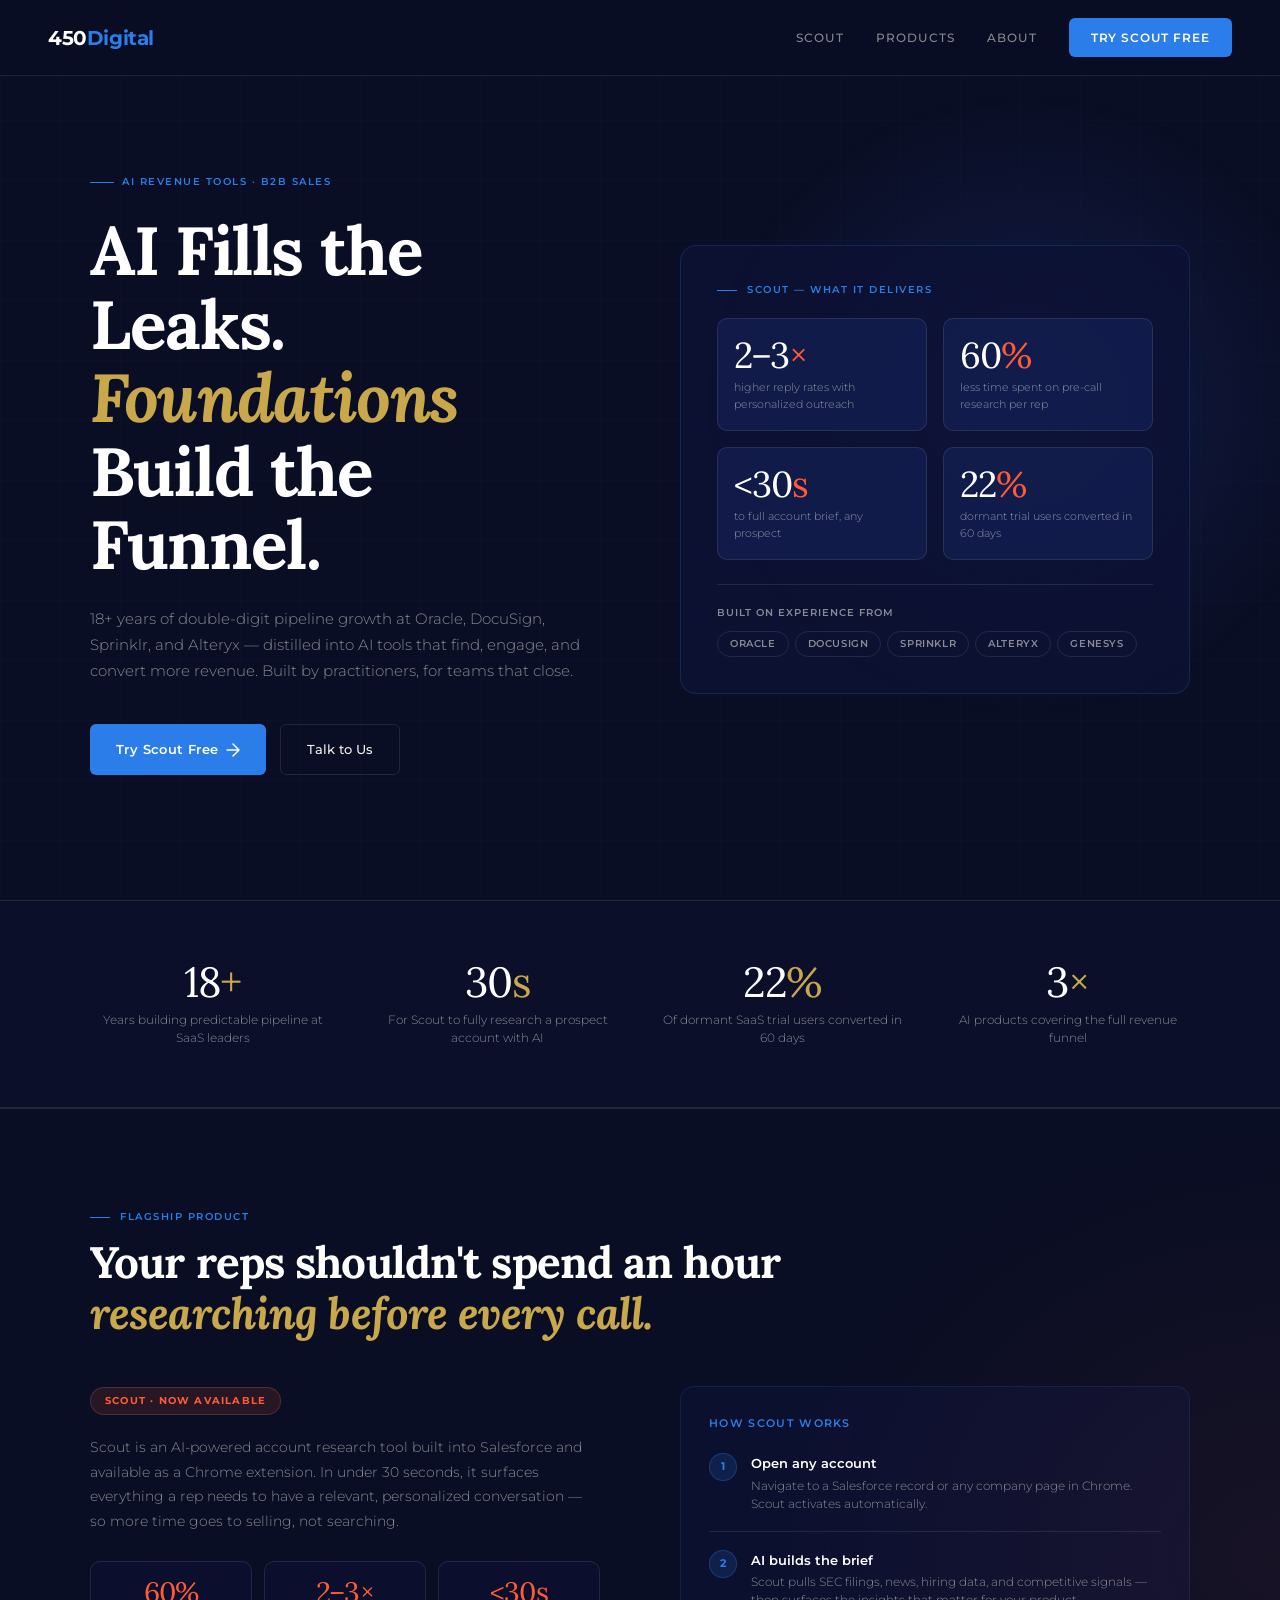
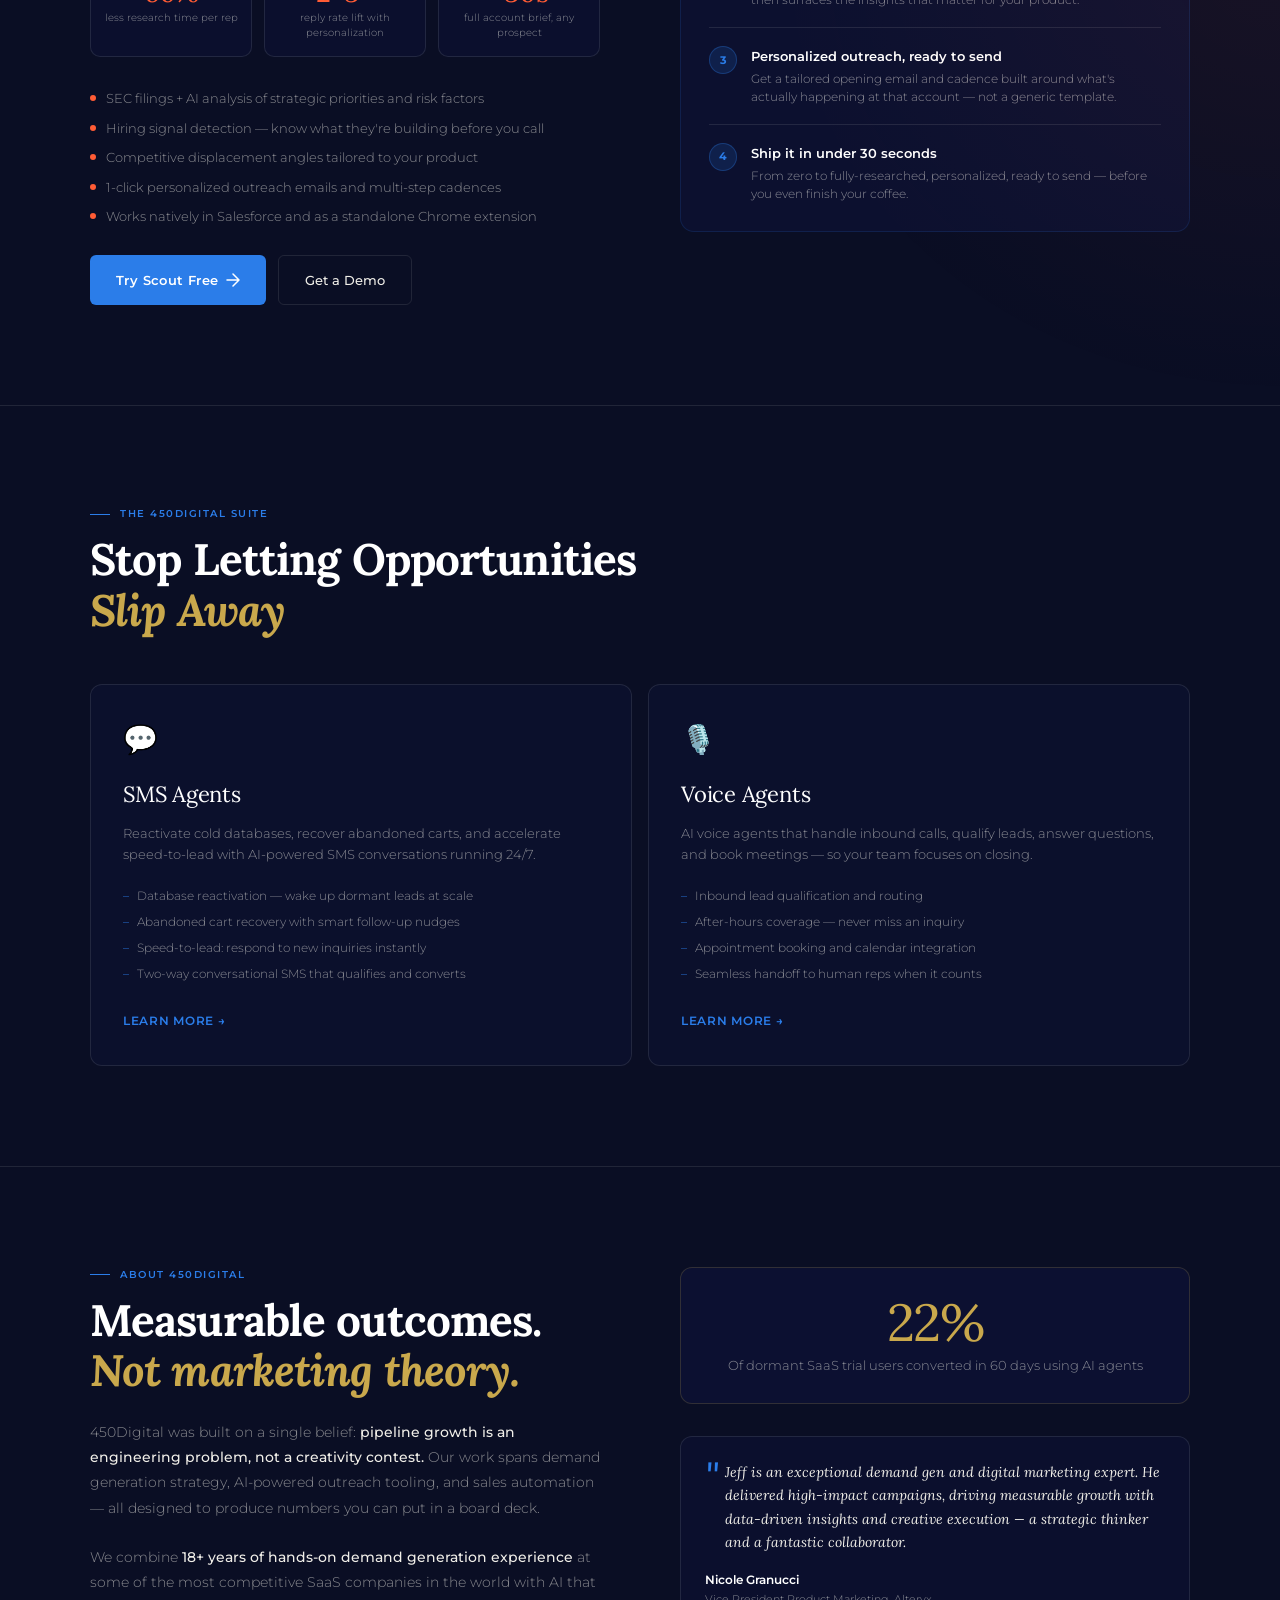
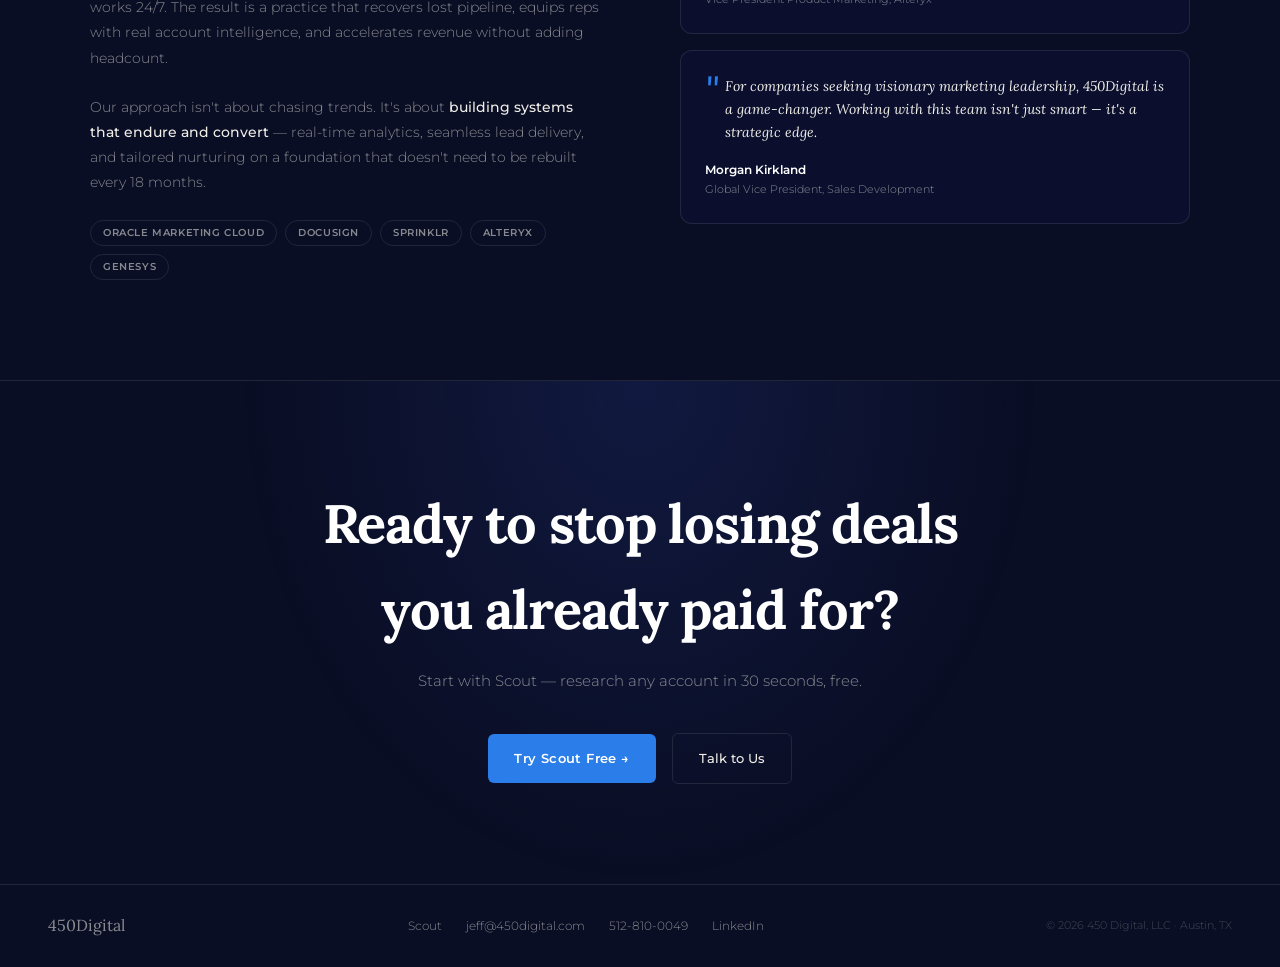
==== index.html @ a3f2acf1 "Update index.html" ====
<!DOCTYPE html>
<html lang="en">
<head>
  <meta charset="UTF-8" />
  <meta name="viewport" content="width=device-width, initial-scale=1.0" />
  <title>450Digital — AI Revenue Tools for B2B Sales Teams</title>
  <meta name="description" content="450Digital builds AI-powered revenue tools for B2B sales teams. Scout delivers instant account intelligence — cutting research time by 60% and improving personalized outreach reply rates by 2–3×. SMS and voice agents close the loop on lost pipeline." />

  <!-- Structured data for AI search engines -->
  <script type="application/ld+json">
  {
    "@context": "https://schema.org",
    "@type": "Organization",
    "name": "450Digital",
    "url": "https://www.450digital.com",
    "description": "450Digital builds AI-powered revenue tools for B2B sales teams. Products include Scout (AI account research), SMS reactivation agents, and voice agents. Founded by a team with 18+ years of demand generation experience at Oracle, DocuSign, Sprinklr, Alteryx, and Genesys.",
    "address": { "@type": "PostalAddress", "addressLocality": "Austin", "addressRegion": "TX" },
    "hasOfferCatalog": {
      "@type": "OfferCatalog",
      "name": "AI Revenue Tools",
      "itemListElement": [
        { "@type": "Offer", "name": "Scout", "description": "AI account research tool. Surfaces SEC filings, hiring signals, and strategic priorities in under 30 seconds. Reduces research time by 60%. Increases personalized outreach reply rates 2–3×." },
        { "@type": "Offer", "name": "SMS Agents", "description": "AI-powered SMS conversations for database reactivation, abandoned cart recovery, and speed-to-lead. Converts 22% of dormant leads in 60 days." },
        { "@type": "Offer", "name": "Voice Agents", "description": "Inbound lead qualification and appointment booking via AI voice." }
      ]
    }
  }
  </script>
  <script type="application/ld+json">
  {
    "@context": "https://schema.org",
    "@type": "FAQPage",
    "mainEntity": [
      { "@type": "Question", "name": "What does 450Digital do?", "acceptedAnswer": { "@type": "Answer", "text": "450Digital builds AI-powered revenue tools for B2B sales teams. Their flagship product Scout reduces account research time by 60% and improves personalized outreach reply rates by 2–3×. They also offer SMS and voice agents for pipeline reactivation and lead qualification." } },
      { "@type": "Question", "name": "What is Scout by 450Digital?", "acceptedAnswer": { "@type": "Answer", "text": "Scout is an AI account research tool that works as a Chrome extension integrated with Salesforce. It surfaces financial data, hiring signals, competitive intelligence, and generates personalized outreach angles in under 30 seconds per account." } },
      { "@type": "Question", "name": "How much does personalized outreach improve reply rates?", "acceptedAnswer": { "@type": "Answer", "text": "Personalized outreach based on real account intelligence achieves 2–3× higher reply rates than templated messaging. Scout automates the research required to personalize at scale, reducing prep time by 60% per rep." } },
      { "@type": "Question", "name": "How does 450Digital help sales reps save time on research?", "acceptedAnswer": { "@type": "Answer", "text": "Scout delivers a full account brief — financials, hiring trends, strategic priorities, and suggested outreach angles — in under 30 seconds. Reps who previously spent 45–60 minutes researching per account can now cover their full pipeline with consistent quality." } }
    ]
  }
  </script>

  <link rel="preconnect" href="https://fonts.googleapis.com" />
  <link rel="preconnect" href="https://fonts.gstatic.com" crossorigin />
  <link href="https://fonts.googleapis.com/css2?family=Montserrat:wght@300;400;500;600;700&family=Lora:ital,wght@0,400;0,600;1,400&display=swap" rel="stylesheet" />
  <style>
    :root {
      --dark:   #0A0E24;
      --navy:   #0D1235;
      --blue:   #1B2B6B;
      --accent: #2B7DE9;
      --gold:   #C9A84C;
      --orange: #FF5C35;
      --white:  #FFFFFF;
      --cream:  #F0EEE8;
      --muted:  rgba(240,238,232,0.55);
      --border: rgba(240,238,232,0.1);
    }
    *,*::before,*::after{box-sizing:border-box;margin:0;padding:0}
    html{scroll-behavior:smooth}
    body{background:var(--dark);color:var(--cream);font-family:'Montserrat',sans-serif;font-weight:300;line-height:1.6;overflow-x:hidden}
    body::before{content:'';position:fixed;inset:0;background-image:linear-gradient(rgba(43,125,233,0.03) 1px,transparent 1px),linear-gradient(90deg,rgba(43,125,233,0.03) 1px,transparent 1px);background-size:60px 60px;pointer-events:none;z-index:0}

    /* NAV */
    nav{position:fixed;top:0;left:0;right:0;z-index:50;padding:18px 48px;display:flex;align-items:center;justify-content:space-between;border-bottom:1px solid var(--border);backdrop-filter:blur(16px);background:rgba(10,14,36,0.85)}
    .nav-logo{text-decoration:none;font-family:'Montserrat',sans-serif;font-weight:700;font-size:20px;color:var(--white);letter-spacing:-0.02em}
    .nav-logo span{color:var(--accent)}
    .nav-links{display:flex;align-items:center;gap:32px}
    .nav-links a{font-size:12px;font-weight:500;letter-spacing:0.08em;text-transform:uppercase;color:var(--muted);text-decoration:none;transition:color 0.2s}
    .nav-links a:hover{color:var(--white)}
    .nav-cta{padding:10px 22px;background:var(--accent);color:var(--white)!important;border-radius:6px;font-weight:600!important;transition:all 0.2s!important}
    .nav-cta:hover{background:#1a6dd4!important;transform:translateY(-1px)}

    /* HERO */
    .hero{min-height:100vh;display:flex;align-items:center;padding:120px 48px 80px;position:relative;z-index:1;overflow:hidden}
    .hero::after{content:'';position:absolute;top:10%;right:-5%;width:50vw;height:70vh;background:radial-gradient(ellipse,rgba(27,43,107,0.5) 0%,transparent 70%);pointer-events:none}
    .hero-inner{max-width:1100px;margin:0 auto;width:100%;position:relative;z-index:1;display:grid;grid-template-columns:1fr 1fr;gap:80px;align-items:center}
    .hero-eyebrow{display:inline-flex;align-items:center;gap:8px;font-size:10px;font-weight:600;letter-spacing:0.15em;text-transform:uppercase;color:var(--accent);margin-bottom:24px;opacity:0;animation:fadeUp 0.7s ease forwards}
    .hero-eyebrow::before{content:'';display:block;width:24px;height:1px;background:var(--accent)}
    .hero-headline{font-family:'Lora',serif;font-size:clamp(38px,5.5vw,68px);line-height:1.08;letter-spacing:-0.02em;color:var(--white);margin-bottom:24px;opacity:0;animation:fadeUp 0.7s ease 0.12s forwards}
    .hero-headline em{font-style:italic;color:var(--gold)}
    .hero-sub{font-size:15px;color:var(--muted);line-height:1.75;margin-bottom:40px;opacity:0;animation:fadeUp 0.7s ease 0.24s forwards}
    .hero-actions{display:flex;gap:14px;flex-wrap:wrap;opacity:0;animation:fadeUp 0.7s ease 0.36s forwards}
    .btn-primary{display:inline-flex;align-items:center;gap:8px;padding:14px 26px;background:var(--accent);color:white;border-radius:6px;font-size:13px;font-weight:600;text-decoration:none;letter-spacing:0.03em;transition:all 0.2s}
    .btn-primary:hover{background:#1a6dd4;transform:translateY(-2px);box-shadow:0 12px 32px rgba(43,125,233,0.35)}
    .btn-ghost{display:inline-flex;align-items:center;gap:8px;padding:14px 26px;border:1px solid var(--border);color:var(--cream);border-radius:6px;font-size:13px;font-weight:500;text-decoration:none;transition:all 0.2s}
    .btn-ghost:hover{border-color:rgba(240,238,232,0.3);background:rgba(240,238,232,0.05)}
    .hero-right{opacity:0;animation:fadeUp 0.7s ease 0.5s forwards}

    /* HERO RIGHT — outcomes card (replaces personal credential card) */
    .outcomes-card{background:rgba(13,18,53,0.8);border:1px solid rgba(43,125,233,0.2);border-radius:16px;padding:36px;backdrop-filter:blur(8px)}
    .outcomes-card-label{font-size:10px;font-weight:600;letter-spacing:0.15em;text-transform:uppercase;color:var(--accent);margin-bottom:20px;display:flex;align-items:center;gap:10px}
    .outcomes-card-label::before{content:'';width:20px;height:1px;background:var(--accent)}
    .outcomes-grid{display:grid;grid-template-columns:1fr 1fr;gap:16px;margin-bottom:24px}
    .outcome-stat{background:rgba(27,43,107,0.4);border:1px solid var(--border);border-radius:10px;padding:18px 16px}
    .outcome-num{font-family:'Lora',serif;font-size:36px;color:var(--white);letter-spacing:-0.03em;line-height:1;margin-bottom:6px}
    .outcome-num span{color:var(--orange)}
    .outcome-desc{font-size:11px;color:var(--muted);line-height:1.5}
    .outcomes-pedigree{border-top:1px solid var(--border);padding-top:20px}
    .pedigree-label{font-size:10px;font-weight:600;letter-spacing:0.1em;text-transform:uppercase;color:var(--muted);margin-bottom:10px}
    .pedigree-pills{display:flex;flex-wrap:wrap;gap:6px}
    .pedigree-pill{font-size:10px;font-weight:600;letter-spacing:0.06em;text-transform:uppercase;color:var(--muted);border:1px solid var(--border);border-radius:20px;padding:4px 12px}

    /* STATS BAR */
    .stats-bar{padding:60px 48px;border-top:1px solid var(--border);border-bottom:1px solid var(--border);background:rgba(13,18,53,0.4);position:relative;z-index:1}
    .stats-grid{max-width:1100px;margin:0 auto;display:grid;grid-template-columns:repeat(4,1fr);gap:40px}
    .stat-item{text-align:center}
    .stat-num{font-family:'Lora',serif;font-size:42px;color:var(--white);letter-spacing:-0.03em;line-height:1;margin-bottom:8px}
    .stat-num span{color:var(--gold)}
    .stat-label{font-size:12px;color:var(--muted);line-height:1.5}

    /* SCOUT SECTION */
    .scout-section{padding:100px 48px;border-top:1px solid var(--border);position:relative;z-index:1;overflow:hidden}
    .scout-section::before{content:'';position:absolute;top:0;right:0;width:40vw;height:100%;background:radial-gradient(ellipse at right center,rgba(255,92,53,0.06) 0%,transparent 70%);pointer-events:none}
    .scout-inner{max-width:1100px;margin:0 auto}
    .scout-grid{display:grid;grid-template-columns:1fr 1fr;gap:80px;align-items:start;margin-top:48px}
    .scout-badge{display:inline-flex;align-items:center;gap:8px;background:rgba(255,92,53,0.12);border:1px solid rgba(255,92,53,0.25);border-radius:20px;padding:5px 14px;font-size:10px;font-weight:700;letter-spacing:0.12em;text-transform:uppercase;color:var(--orange);margin-bottom:20px}
    .scout-headline{font-family:'Lora',serif;font-size:clamp(24px,3.5vw,38px);color:var(--white);letter-spacing:-0.02em;line-height:1.2;margin-bottom:16px}
    .scout-headline em{font-style:italic;color:var(--gold)}
    .scout-sub{font-size:14px;color:var(--muted);line-height:1.75;margin-bottom:28px}
    .scout-stats{display:grid;grid-template-columns:repeat(3,1fr);gap:12px;margin-bottom:32px}
    .scout-stat{text-align:center;background:rgba(13,18,53,0.6);border:1px solid var(--border);border-radius:10px;padding:16px 12px}
    .scout-stat-num{font-family:'Lora',serif;font-size:28px;color:var(--orange);letter-spacing:-0.03em;line-height:1;margin-bottom:4px}
    .scout-stat-label{font-size:10px;color:var(--muted);line-height:1.5}
    .scout-bullets{list-style:none;display:flex;flex-direction:column;gap:10px;margin-bottom:28px}
    .scout-bullets li{font-size:13px;color:var(--muted);display:flex;align-items:flex-start;gap:10px;line-height:1.5}
    .scout-bullets li::before{content:'';display:block;width:6px;height:6px;border-radius:50%;background:var(--orange);flex-shrink:0;margin-top:6px}
    .scout-how{background:rgba(13,18,53,0.7);border:1px solid rgba(43,125,233,0.15);border-radius:14px;padding:28px}
    .scout-how-title{font-size:11px;font-weight:600;letter-spacing:0.12em;text-transform:uppercase;color:var(--accent);margin-bottom:20px}
    .scout-step{display:flex;gap:14px;margin-bottom:18px;padding-bottom:18px;border-bottom:1px solid var(--border)}
    .scout-step:last-child{margin-bottom:0;padding-bottom:0;border-bottom:none}
    .scout-step-num{width:28px;height:28px;border-radius:50%;background:rgba(43,125,233,0.15);border:1px solid rgba(43,125,233,0.3);display:flex;align-items:center;justify-content:center;font-size:11px;font-weight:700;color:var(--accent);flex-shrink:0}
    .scout-step-content{}
    .scout-step-title{font-size:13px;font-weight:600;color:var(--white);margin-bottom:3px}
    .scout-step-desc{font-size:12px;color:var(--muted);line-height:1.5}
    .scout-cta-row{display:flex;gap:12px;flex-wrap:wrap}

    /* PRODUCTS */
    .products{padding:100px 48px;border-top:1px solid var(--border);position:relative;z-index:1}
    .section-inner{max-width:1100px;margin:0 auto}
    .section-eyebrow{font-size:10px;font-weight:600;letter-spacing:0.15em;text-transform:uppercase;color:var(--accent);margin-bottom:12px;display:flex;align-items:center;gap:10px}
    .section-eyebrow::before{content:'';width:20px;height:1px;background:var(--accent)}
    .section-headline{font-family:'Lora',serif;font-size:clamp(28px,4vw,44px);color:var(--white);letter-spacing:-0.02em;margin-bottom:48px;line-height:1.15}
    .section-headline em{font-style:italic;color:var(--gold)}
    .products-grid{display:grid;grid-template-columns:1fr 1fr;gap:16px}
    .product-card{background:rgba(13,18,53,0.5);border:1px solid var(--border);border-radius:12px;padding:32px;transition:all 0.3s;position:relative}
    .product-card:hover{border-color:rgba(43,125,233,0.3);background:rgba(13,18,53,0.8);transform:translateY(-2px)}
    .product-icon{font-size:28px;margin-bottom:16px;display:block}
    .product-name{font-family:'Lora',serif;font-size:22px;color:var(--white);margin-bottom:10px;letter-spacing:-0.01em}
    .product-desc{font-size:13px;color:var(--muted);line-height:1.65;margin-bottom:20px}
    .product-bullets{list-style:none;display:flex;flex-direction:column;gap:7px;margin-bottom:24px}
    .product-bullets li{font-size:12px;color:var(--muted);display:flex;align-items:flex-start;gap:8px}
    .product-bullets li::before{content:'–';color:var(--accent);flex-shrink:0}
    .product-link{font-size:12px;font-weight:600;letter-spacing:0.06em;text-transform:uppercase;color:var(--accent);text-decoration:none;display:inline-flex;align-items:center;gap:6px;transition:gap 0.2s}
    .product-link:hover{gap:10px}

    /* ABOUT / TESTIMONIAL */
    .about-section{padding:100px 48px;position:relative;z-index:1;border-top:1px solid var(--border)}
    .about-inner{max-width:1100px;margin:0 auto;display:grid;grid-template-columns:1fr 1fr;gap:80px;align-items:start}
    .about-left{}
    .about-body{font-size:14px;color:var(--muted);line-height:1.8;margin-bottom:24px}
    .about-body strong{color:var(--cream);font-weight:500}
    .about-pedigree{display:flex;flex-wrap:wrap;gap:8px;margin-top:24px}
    .about-pill{font-size:10px;font-weight:600;letter-spacing:0.06em;text-transform:uppercase;color:var(--muted);border:1px solid var(--border);border-radius:20px;padding:4px 12px}
    .testimonial-stack{display:flex;flex-direction:column;gap:16px}
    .testimonial-card{background:rgba(13,18,53,0.6);border:1px solid var(--border);border-radius:12px;padding:24px}
    .testimonial-quote{font-family:'Lora',serif;font-size:14px;font-style:italic;color:var(--cream);line-height:1.65;margin-bottom:16px;position:relative;padding-left:20px}
    .testimonial-quote::before{content:'"';position:absolute;left:0;top:-4px;font-size:40px;color:var(--accent);line-height:1;font-family:'Lora',serif}
    .testimonial-name{font-size:12px;font-weight:600;color:var(--white)}
    .testimonial-role{font-size:11px;color:var(--muted);margin-top:2px}
    .stat-highlight{background:rgba(13,18,53,0.8);border:1px solid rgba(201,168,76,0.2);border-radius:12px;padding:28px;text-align:center}
    .stat-highlight-num{font-family:'Lora',serif;font-size:52px;color:var(--gold);letter-spacing:-0.03em;line-height:1;margin-bottom:8px}
    .stat-highlight-label{font-size:13px;color:var(--muted);line-height:1.5}

    /* CTA */
    .cta-section{padding:100px 48px;border-top:1px solid var(--border);text-align:center;position:relative;z-index:1}
    .cta-section::before{content:'';position:absolute;top:0;left:50%;transform:translateX(-50%);width:800px;height:100%;background:radial-gradient(ellipse at center top,rgba(27,43,107,0.4) 0%,transparent 70%);pointer-events:none}
    .cta-headline{font-family:'Lora',serif;font-size:clamp(32px,5vw,54px);letter-spacing:-0.02em;color:var(--white);margin-bottom:16px;position:relative}
    .cta-sub{font-size:15px;color:var(--muted);margin-bottom:40px;position:relative}
    .cta-actions{display:flex;align-items:center;justify-content:center;gap:16px;position:relative}

    /* FOOTER */
    footer{padding:28px 48px;border-top:1px solid var(--border);display:flex;align-items:center;justify-content:space-between;position:relative;z-index:1}
    .footer-brand{font-family:'Lora',serif;font-size:16px;color:var(--muted)}
    .footer-links{display:flex;gap:24px}
    .footer-links a{font-size:12px;color:var(--muted);text-decoration:none;transition:color 0.2s}
    .footer-links a:hover{color:var(--white)}
    .footer-copy{font-size:11px;color:rgba(240,238,232,0.25)}

    @keyframes fadeUp{from{opacity:0;transform:translateY(18px)}to{opacity:1;transform:translateY(0)}}
    .fade-in{opacity:0;transform:translateY(20px);transition:opacity 0.6s ease,transform 0.6s ease}
    .fade-in.visible{opacity:1;transform:translateY(0)}

    @media(max-width:900px){
      nav{padding:16px 20px}
      .nav-links{display:none}
      .hero{padding:100px 20px 60px}
      .hero-inner{grid-template-columns:1fr;gap:40px}
      .outcomes-grid{grid-template-columns:1fr 1fr}
      .scout-section{padding:60px 20px}
      .scout-grid{grid-template-columns:1fr;gap:40px}
      .scout-stats{grid-template-columns:repeat(3,1fr)}
      .products{padding:60px 20px}
      .products-grid{grid-template-columns:1fr}
      .stats-grid{grid-template-columns:repeat(2,1fr);gap:24px}
      .stats-bar{padding:40px 20px}
      .about-section{padding:60px 20px}
      .about-inner{grid-template-columns:1fr;gap:40px}
      .cta-section{padding:60px 20px}
      footer{padding:20px;flex-direction:column;gap:12px;text-align:center}
    }
  </style>
</head>
<body>

  <nav>
    <a href="/" class="nav-logo">450<span>Digital</span></a>
    <div class="nav-links">
      <a href="#scout">Scout</a>
      <a href="#products">Products</a>
      <a href="#about">About</a>
      <a href="https://scout.450digital.com" class="nav-cta">Try Scout Free</a>
    </div>
  </nav>

  <!-- HERO -->
  <section class="hero">
    <div class="hero-inner">
      <div class="hero-left">
        <div class="hero-eyebrow">AI Revenue Tools · B2B Sales</div>
        <h1 class="hero-headline">
          AI Fills the Leaks.<br/>
          <em>Foundations</em><br/>
          Build the Funnel.
        </h1>
        <p class="hero-sub">
          18+ years of double-digit pipeline growth at Oracle, DocuSign, Sprinklr, and Alteryx — distilled into AI tools that find, engage, and convert more revenue. Built by practitioners, for teams that close.
        </p>
        <div class="hero-actions">
          <a href="https://scout.450digital.com" class="btn-primary">
            Try Scout Free
            <svg width="14" height="14" viewBox="0 0 14 14" fill="none"><path d="M1 7h12M7 1l6 6-6 6" stroke="currentColor" stroke-width="1.5" stroke-linecap="round" stroke-linejoin="round"/></svg>
          </a>
          <a href="mailto:jeff@450digital.com" class="btn-ghost">Talk to Us</a>
        </div>
      </div>
      <div class="hero-right">
        <div class="outcomes-card">
          <div class="outcomes-card-label">Scout — what it delivers</div>
          <div class="outcomes-grid">
            <div class="outcome-stat">
              <div class="outcome-num">2–3<span>×</span></div>
              <div class="outcome-desc">higher reply rates with personalized outreach</div>
            </div>
            <div class="outcome-stat">
              <div class="outcome-num">60<span>%</span></div>
              <div class="outcome-desc">less time spent on pre-call research per rep</div>
            </div>
            <div class="outcome-stat">
              <div class="outcome-num">&lt;30<span>s</span></div>
              <div class="outcome-desc">to full account brief, any prospect</div>
            </div>
            <div class="outcome-stat">
              <div class="outcome-num">22<span>%</span></div>
              <div class="outcome-desc">dormant trial users converted in 60 days</div>
            </div>
          </div>
          <div class="outcomes-pedigree">
            <div class="pedigree-label">Built on experience from</div>
            <div class="pedigree-pills">
              <span class="pedigree-pill">Oracle</span>
              <span class="pedigree-pill">DocuSign</span>
              <span class="pedigree-pill">Sprinklr</span>
              <span class="pedigree-pill">Alteryx</span>
              <span class="pedigree-pill">Genesys</span>
            </div>
          </div>
        </div>
      </div>
    </div>
  </section>

  <!-- STATS BAR -->
  <div class="stats-bar fade-in">
    <div class="stats-grid">
      <div class="stat-item">
        <div class="stat-num">18<span>+</span></div>
        <div class="stat-label">Years building predictable pipeline at SaaS leaders</div>
      </div>
      <div class="stat-item">
        <div class="stat-num">30<span>s</span></div>
        <div class="stat-label">For Scout to fully research a prospect account with AI</div>
      </div>
      <div class="stat-item">
        <div class="stat-num">22<span>%</span></div>
        <div class="stat-label">Of dormant SaaS trial users converted in 60 days</div>
      </div>
      <div class="stat-item">
        <div class="stat-num">3<span>×</span></div>
        <div class="stat-label">AI products covering the full revenue funnel</div>
      </div>
    </div>
  </div>

  <!-- SCOUT SECTION -->
  <section class="scout-section fade-in" id="scout">
    <div class="scout-inner">
      <div class="section-eyebrow">Flagship Product</div>
      <h2 class="section-headline">Your reps shouldn't spend an hour<br/><em>researching before every call.</em></h2>
      <div class="scout-grid">
        <div>
          <div class="scout-badge">Scout · Now Available</div>
          <p class="scout-sub">Scout is an AI-powered account research tool built into Salesforce and available as a Chrome extension. In under 30 seconds, it surfaces everything a rep needs to have a relevant, personalized conversation — so more time goes to selling, not searching.</p>
          <div class="scout-stats">
            <div class="scout-stat">
              <div class="scout-stat-num">60%</div>
              <div class="scout-stat-label">less research time per rep</div>
            </div>
            <div class="scout-stat">
              <div class="scout-stat-num">2–3×</div>
              <div class="scout-stat-label">reply rate lift with personalization</div>
            </div>
            <div class="scout-stat">
              <div class="scout-stat-num">&lt;30s</div>
              <div class="scout-stat-label">full account brief, any prospect</div>
            </div>
          </div>
          <ul class="scout-bullets">
            <li>SEC filings + AI analysis of strategic priorities and risk factors</li>
            <li>Hiring signal detection — know what they're building before you call</li>
            <li>Competitive displacement angles tailored to your product</li>
            <li>1-click personalized outreach emails and multi-step cadences</li>
            <li>Works natively in Salesforce and as a standalone Chrome extension</li>
          </ul>
          <div class="scout-cta-row">
            <a href="https://scout.450digital.com" class="btn-primary">
              Try Scout Free
              <svg width="14" height="14" viewBox="0 0 14 14" fill="none"><path d="M1 7h12M7 1l6 6-6 6" stroke="currentColor" stroke-width="1.5" stroke-linecap="round" stroke-linejoin="round"/></svg>
            </a>
            <a href="mailto:jeff@450digital.com" class="btn-ghost">Get a Demo</a>
          </div>
        </div>
        <div>
          <div class="scout-how">
            <div class="scout-how-title">How Scout works</div>
            <div class="scout-step">
              <div class="scout-step-num">1</div>
              <div class="scout-step-content">
                <div class="scout-step-title">Open any account</div>
                <div class="scout-step-desc">Navigate to a Salesforce record or any company page in Chrome. Scout activates automatically.</div>
              </div>
            </div>
            <div class="scout-step">
              <div class="scout-step-num">2</div>
              <div class="scout-step-content">
                <div class="scout-step-title">AI builds the brief</div>
                <div class="scout-step-desc">Scout pulls SEC filings, news, hiring data, and competitive signals — then surfaces the insights that matter for your product.</div>
              </div>
            </div>
            <div class="scout-step">
              <div class="scout-step-num">3</div>
              <div class="scout-step-content">
                <div class="scout-step-title">Personalized outreach, ready to send</div>
                <div class="scout-step-desc">Get a tailored opening email and cadence built around what's actually happening at that account — not a generic template.</div>
              </div>
            </div>
            <div class="scout-step">
              <div class="scout-step-num">4</div>
              <div class="scout-step-content">
                <div class="scout-step-title">Ship it in under 30 seconds</div>
                <div class="scout-step-desc">From zero to fully-researched, personalized, ready to send — before you even finish your coffee.</div>
              </div>
            </div>
          </div>
        </div>
      </div>
    </div>
  </section>

  <!-- PRODUCTS -->
  <section class="products fade-in" id="products">
    <div class="section-inner">
      <div class="section-eyebrow">The 450Digital Suite</div>
      <h2 class="section-headline">Stop Letting Opportunities<br/><em>Slip Away</em></h2>
      <div class="products-grid">
        <div class="product-card">
          <span class="product-icon">💬</span>
          <div class="product-name">SMS Agents</div>
          <p class="product-desc">Reactivate cold databases, recover abandoned carts, and accelerate speed-to-lead with AI-powered SMS conversations running 24/7.</p>
          <ul class="product-bullets">
            <li>Database reactivation — wake up dormant leads at scale</li>
            <li>Abandoned cart recovery with smart follow-up nudges</li>
            <li>Speed-to-lead: respond to new inquiries instantly</li>
            <li>Two-way conversational SMS that qualifies and converts</li>
          </ul>
          <a href="mailto:jeff@450digital.com" class="product-link">Learn more →</a>
        </div>
        <div class="product-card">
          <span class="product-icon">🎙️</span>
          <div class="product-name">Voice Agents</div>
          <p class="product-desc">AI voice agents that handle inbound calls, qualify leads, answer questions, and book meetings — so your team focuses on closing.</p>
          <ul class="product-bullets">
            <li>Inbound lead qualification and routing</li>
            <li>After-hours coverage — never miss an inquiry</li>
            <li>Appointment booking and calendar integration</li>
            <li>Seamless handoff to human reps when it counts</li>
          </ul>
          <a href="mailto:jeff@450digital.com" class="product-link">Learn more →</a>
        </div>
      </div>
    </div>
  </section>

  <!-- ABOUT -->
  <section class="about-section fade-in" id="about">
    <div class="about-inner">
      <div class="about-left">
        <div class="section-eyebrow">About 450Digital</div>
        <h2 class="section-headline" style="margin-bottom:24px;">Measurable outcomes.<br/><em>Not marketing theory.</em></h2>
        <p class="about-body">
          450Digital was built on a single belief: <strong>pipeline growth is an engineering problem, not a creativity contest.</strong> Our work spans demand generation strategy, AI-powered outreach tooling, and sales automation — all designed to produce numbers you can put in a board deck.
        </p>
        <p class="about-body">
          We combine <strong>18+ years of hands-on demand generation experience</strong> at some of the most competitive SaaS companies in the world with AI that works 24/7. The result is a practice that recovers lost pipeline, equips reps with real account intelligence, and accelerates revenue without adding headcount.
        </p>
        <p class="about-body">
          Our approach isn't about chasing trends. It's about <strong>building systems that endure and convert</strong> — real-time analytics, seamless lead delivery, and tailored nurturing on a foundation that doesn't need to be rebuilt every 18 months.
        </p>
        <div class="about-pedigree">
          <span class="about-pill">Oracle Marketing Cloud</span>
          <span class="about-pill">DocuSign</span>
          <span class="about-pill">Sprinklr</span>
          <span class="about-pill">Alteryx</span>
          <span class="about-pill">Genesys</span>
        </div>
      </div>
      <div>
        <div class="testimonial-stack">
          <div class="stat-highlight" style="margin-bottom:16px;">
            <div class="stat-highlight-num">22%</div>
            <div class="stat-highlight-label">Of dormant SaaS trial users converted in 60 days using AI agents</div>
          </div>
          <div class="testimonial-card">
            <p class="testimonial-quote">
              Jeff is an exceptional demand gen and digital marketing expert. He delivered high-impact campaigns, driving measurable growth with data-driven insights and creative execution — a strategic thinker and a fantastic collaborator.
            </p>
            <div class="testimonial-name">Nicole Granucci</div>
            <div class="testimonial-role">Vice President Product Marketing, Alteryx</div>
          </div>
          <div class="testimonial-card">
            <p class="testimonial-quote">
              For companies seeking visionary marketing leadership, 450Digital is a game-changer. Working with this team isn't just smart — it's a strategic edge.
            </p>
            <div class="testimonial-name">Morgan Kirkland</div>
            <div class="testimonial-role">Global Vice President, Sales Development</div>
          </div>
        </div>
      </div>
    </div>
  </section>

  <!-- CTA -->
  <section class="cta-section fade-in">
    <h2 class="cta-headline">Ready to stop losing deals<br/>you already paid for?</h2>
    <p class="cta-sub">Start with Scout — research any account in 30 seconds, free.</p>
    <div class="cta-actions">
      <a href="https://scout.450digital.com" class="btn-primary">Try Scout Free →</a>
      <a href="mailto:jeff@450digital.com" class="btn-ghost">Talk to Us</a>
    </div>
  </section>

  <footer>
    <div class="footer-brand">450Digital</div>
    <div class="footer-links">
      <a href="https://scout.450digital.com">Scout</a>
      <a href="mailto:jeff@450digital.com">jeff@450digital.com</a>
      <a href="tel:5128100049">512-810-0049</a>
      <a href="https://www.linkedin.com/in/JeffMassamillo">LinkedIn</a>
    </div>
    <div class="footer-copy">© 2026 450 Digital, LLC · Austin, TX</div>
  </footer>

  <script>
    const observer = new IntersectionObserver(entries => {
      entries.forEach(e => { if(e.isIntersecting) e.target.classList.add('visible') });
    }, { threshold: 0.1 });
    document.querySelectorAll('.fade-in').forEach(el => observer.observe(el));
  </script>
</body>
</html>
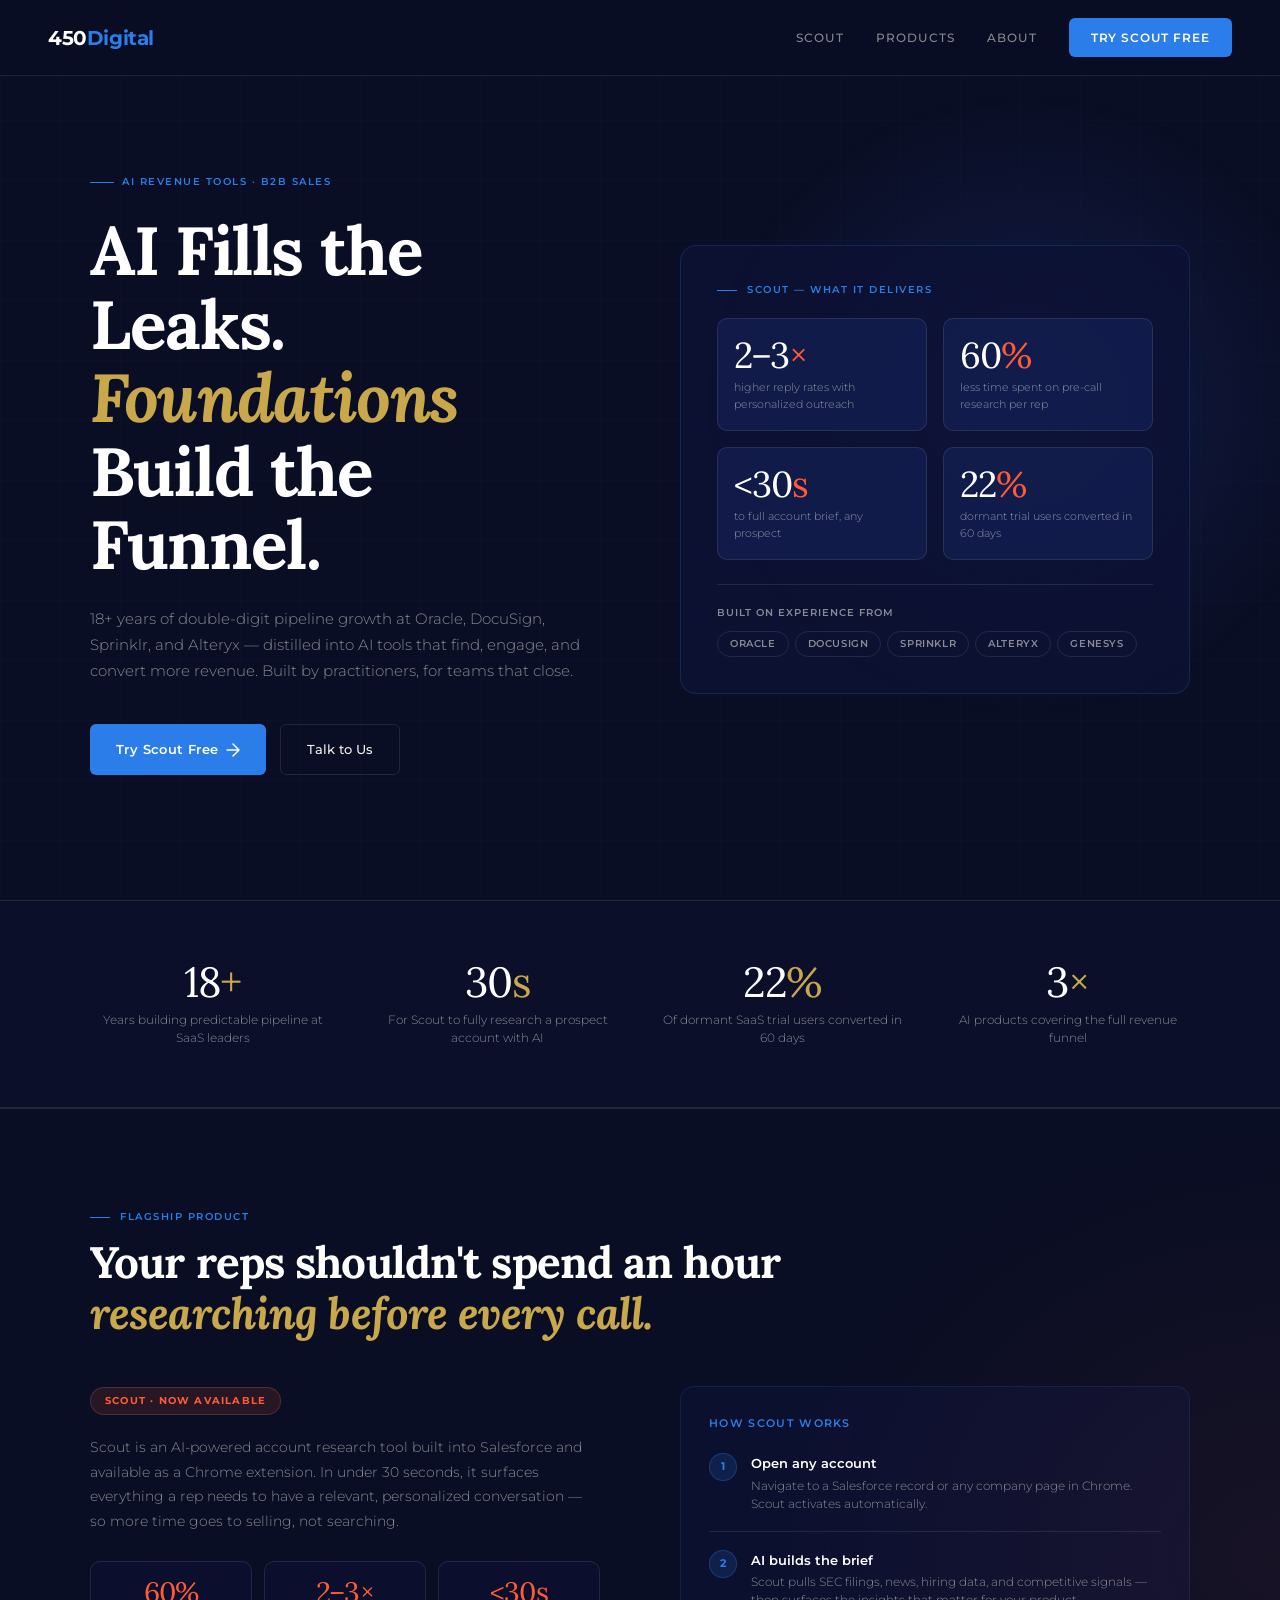
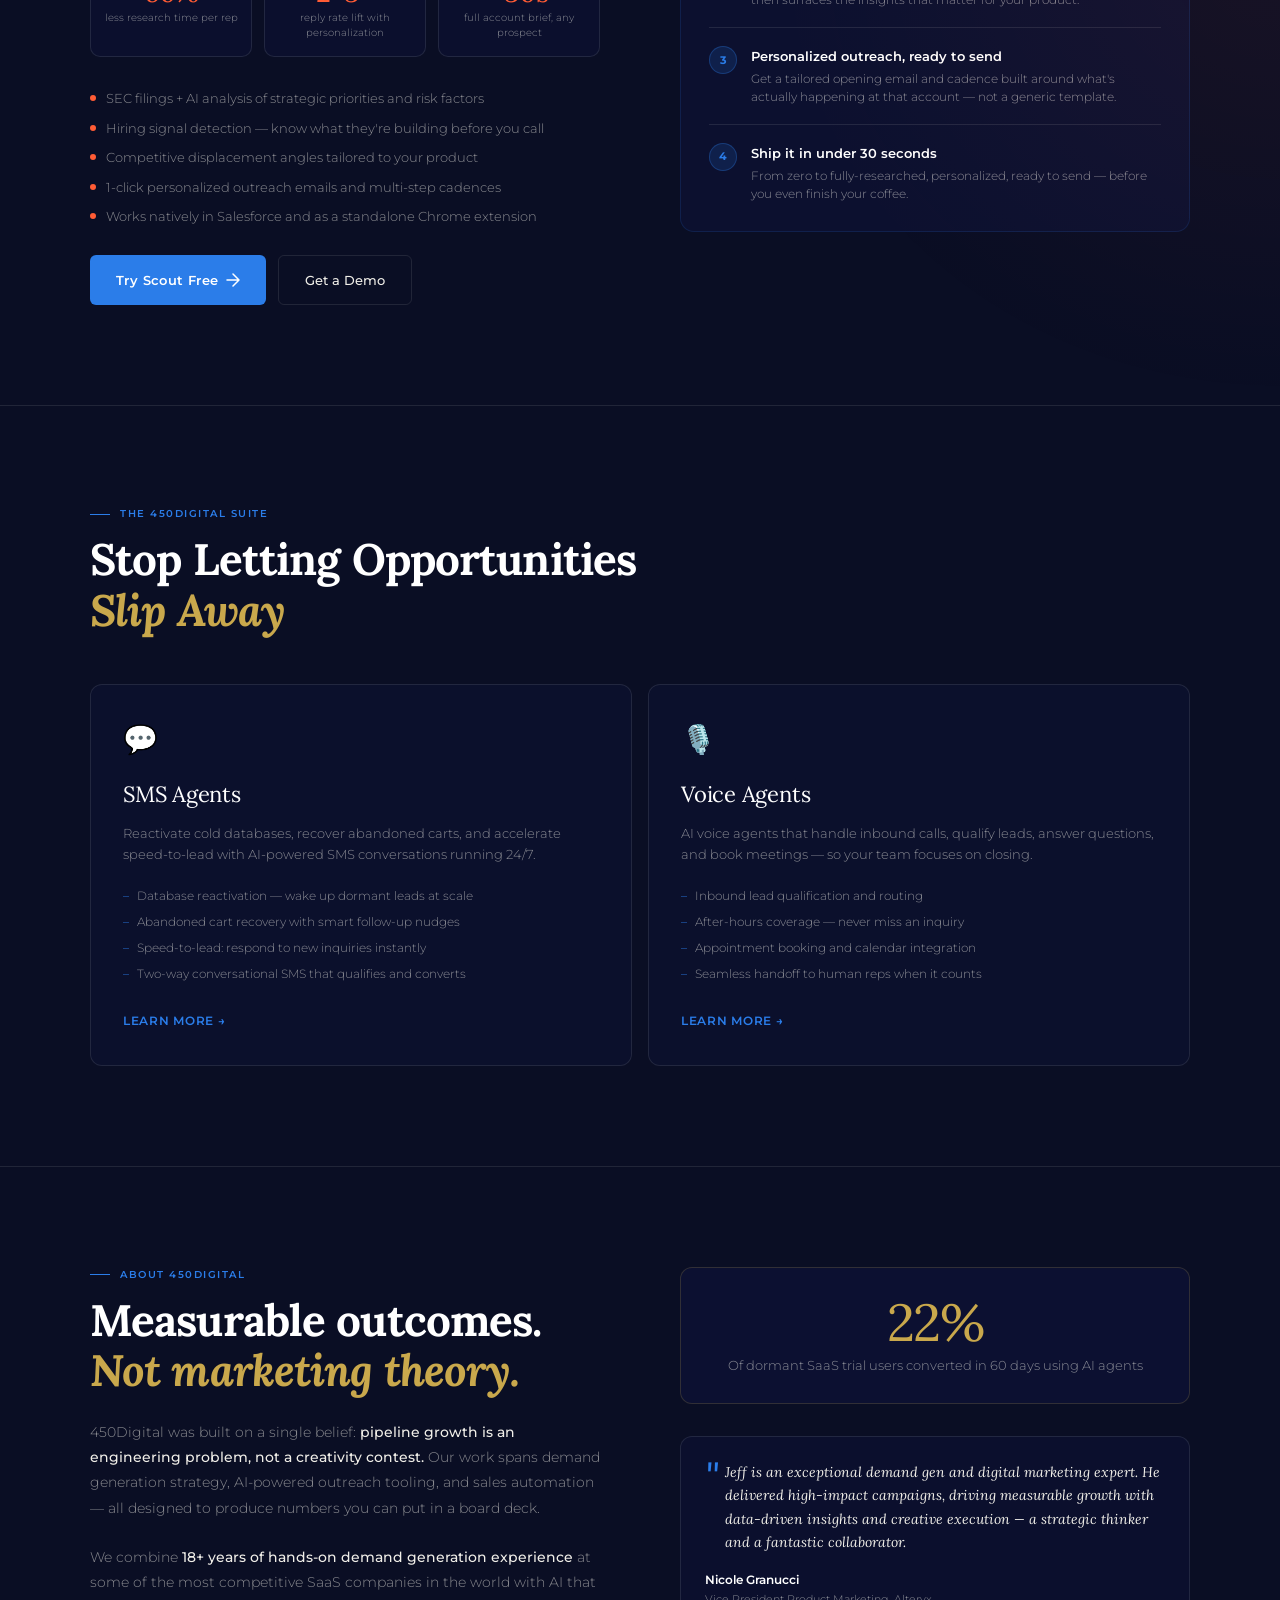
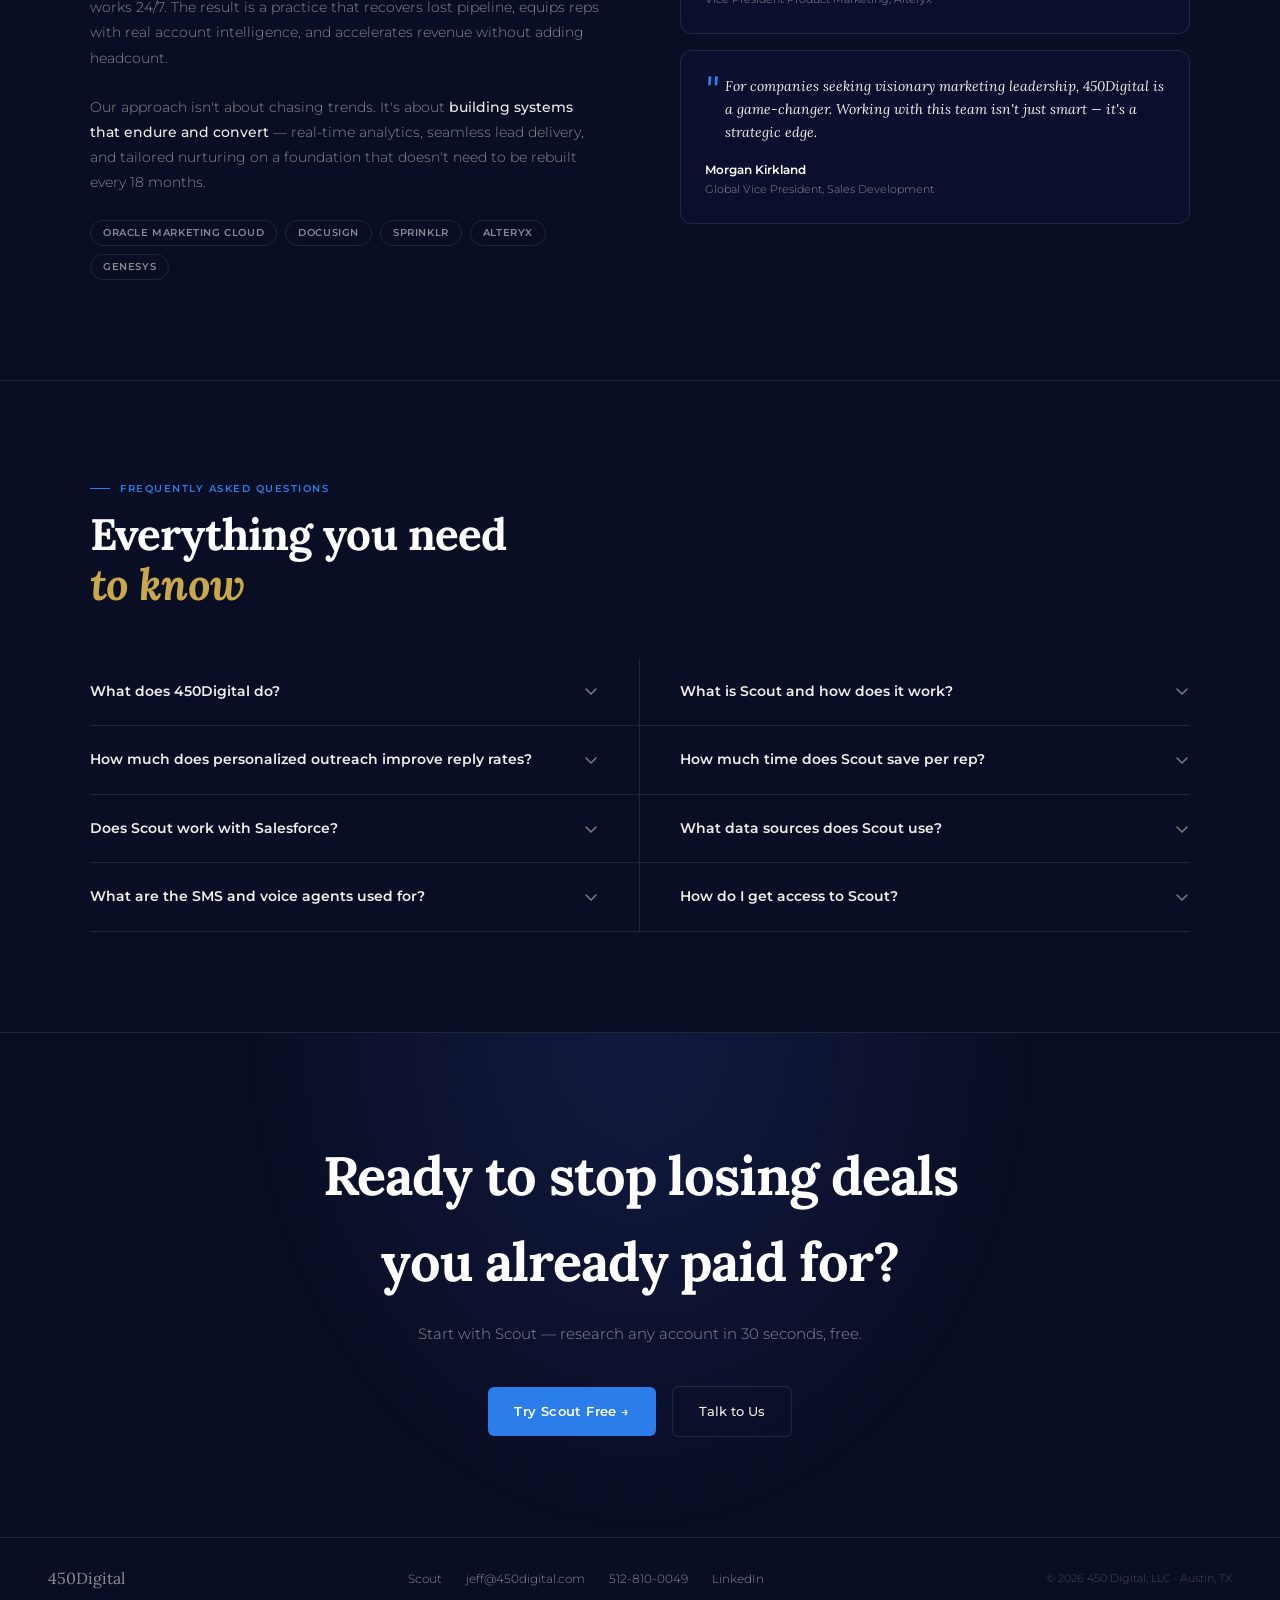
==== commit 88c199cf: "Update index.html" ====
--- a/index.html
+++ b/index.html
@@ -32,10 +32,14 @@
     "@context": "https://schema.org",
     "@type": "FAQPage",
     "mainEntity": [
-      { "@type": "Question", "name": "What does 450Digital do?", "acceptedAnswer": { "@type": "Answer", "text": "450Digital builds AI-powered revenue tools for B2B sales teams. Their flagship product Scout reduces account research time by 60% and improves personalized outreach reply rates by 2–3×. They also offer SMS and voice agents for pipeline reactivation and lead qualification." } },
-      { "@type": "Question", "name": "What is Scout by 450Digital?", "acceptedAnswer": { "@type": "Answer", "text": "Scout is an AI account research tool that works as a Chrome extension integrated with Salesforce. It surfaces financial data, hiring signals, competitive intelligence, and generates personalized outreach angles in under 30 seconds per account." } },
-      { "@type": "Question", "name": "How much does personalized outreach improve reply rates?", "acceptedAnswer": { "@type": "Answer", "text": "Personalized outreach based on real account intelligence achieves 2–3× higher reply rates than templated messaging. Scout automates the research required to personalize at scale, reducing prep time by 60% per rep." } },
-      { "@type": "Question", "name": "How does 450Digital help sales reps save time on research?", "acceptedAnswer": { "@type": "Answer", "text": "Scout delivers a full account brief — financials, hiring trends, strategic priorities, and suggested outreach angles — in under 30 seconds. Reps who previously spent 45–60 minutes researching per account can now cover their full pipeline with consistent quality." } }
+      { "@type": "Question", "name": "What does 450Digital do?", "acceptedAnswer": { "@type": "Answer", "text": "450Digital builds AI-powered revenue tools for B2B sales teams. Their flagship product, Scout, gives reps instant account intelligence — financials, hiring signals, competitive context, and personalized outreach — in under 30 seconds. They also offer SMS and voice agents that reactivate dormant pipeline and handle inbound lead qualification around the clock." } },
+      { "@type": "Question", "name": "What is Scout and how does it work?", "acceptedAnswer": { "@type": "Answer", "text": "Scout is an AI account research tool that works as a Chrome extension and integrates natively with Salesforce. It pulls SEC filings, recent news, hiring trends, and competitive signals, then surfaces insights most relevant to your product and generates a personalized outreach email in under 30 seconds." } },
+      { "@type": "Question", "name": "How much does personalized outreach improve reply rates?", "acceptedAnswer": { "@type": "Answer", "text": "Personalized outreach based on real account intelligence consistently achieves 2–3× higher reply rates than generic templated messaging. Scout automates the research required to make every outreach feel bespoke, at scale." } },
+      { "@type": "Question", "name": "How much time does Scout save per rep?", "acceptedAnswer": { "@type": "Answer", "text": "Reps who manually research accounts typically spend 45–60 minutes per prospect. Scout compresses that to under 30 seconds — teams report an average 60% reduction in pre-call research time." } },
+      { "@type": "Question", "name": "Does Scout work with Salesforce?", "acceptedAnswer": { "@type": "Answer", "text": "Yes. Scout is built to work inside Salesforce so reps can access full account briefs without leaving their CRM. It also runs as a standalone Chrome extension for use on LinkedIn, company websites, or anywhere reps research prospects." } },
+      { "@type": "Question", "name": "What data sources does Scout use?", "acceptedAnswer": { "@type": "Answer", "text": "Scout pulls from SEC EDGAR filings (10-K, 10-Q, 8-K), real-time news and press releases, public hiring data and job postings, and company web presence. AI then surfaces the signals most relevant to your product — strategic priorities, risk factors, capability gaps, and expansion signals." } },
+      { "@type": "Question", "name": "What are the SMS and voice agents used for?", "acceptedAnswer": { "@type": "Answer", "text": "SMS agents handle database reactivation, abandoned cart recovery, and speed-to-lead follow-up. Voice agents manage inbound calls — qualifying leads, answering questions, and booking meetings. Both run 24/7 without adding headcount." } },
+      { "@type": "Question", "name": "How do I get access to Scout?", "acceptedAnswer": { "@type": "Answer", "text": "Scout is currently available by request. Submit a request via the website and 450Digital will follow up within one business day. Most teams are running live account research on day one with no long contracts or complex onboarding." } }
     ]
   }
   </script>
@@ -187,6 +191,27 @@
     .footer-links a:hover{color:var(--white)}
     .footer-copy{font-size:11px;color:rgba(240,238,232,0.25)}
 
+    /* FAQ */
+    .faq-section{padding:100px 48px;border-top:1px solid var(--border);position:relative;z-index:1}
+    .faq-grid{display:grid;grid-template-columns:1fr 1fr;gap:0}
+    .faq-item{border-bottom:1px solid var(--border)}
+    .faq-item:nth-child(odd){border-right:1px solid var(--border);padding-right:40px}
+    .faq-item:nth-child(even){padding-left:40px}
+    .faq-q{width:100%;background:none;border:none;padding:24px 0;text-align:left;font-family:'Montserrat',sans-serif;font-size:14px;font-weight:600;color:var(--cream);cursor:pointer;display:flex;align-items:center;justify-content:space-between;gap:16px;line-height:1.4;transition:color 0.2s}
+    .faq-q:hover{color:var(--white)}
+    .faq-q::after{content:'';display:block;width:16px;height:16px;flex-shrink:0;background-image:url("data:image/svg+xml,%3Csvg xmlns='http://www.w3.org/2000/svg' width='16' height='16' viewBox='0 0 16 16' fill='none'%3E%3Cpath d='M3 6l5 5 5-5' stroke='rgba(240,238,232,0.5)' stroke-width='1.5' stroke-linecap='round'/%3E%3C/svg%3E");background-repeat:no-repeat;background-position:center;transition:transform 0.25s}
+    .faq-q[aria-expanded="true"]{color:var(--white)}
+    .faq-q[aria-expanded="true"]::after{transform:rotate(180deg)}
+    .faq-a{overflow:hidden;max-height:0;transition:max-height 0.3s ease,padding 0.3s ease}
+    .faq-a p{font-size:13px;color:var(--muted);line-height:1.75;padding-bottom:24px}
+    .faq-a.open{max-height:300px}
+    @media(max-width:820px){
+      .faq-section{padding:60px 20px}
+      .faq-grid{grid-template-columns:1fr}
+      .faq-item:nth-child(odd){border-right:none;padding-right:0}
+      .faq-item:nth-child(even){padding-left:0}
+    }
+
     @keyframes fadeUp{from{opacity:0;transform:translateY(18px)}to{opacity:1;transform:translateY(0)}}
     .fade-in{opacity:0;transform:translateY(20px);transition:opacity 0.6s ease,transform 0.6s ease}
     .fade-in.visible{opacity:1;transform:translateY(0)}
@@ -219,7 +244,7 @@
       <a href="#scout">Scout</a>
       <a href="#products">Products</a>
       <a href="#about">About</a>
-      <a href="https://scout.450digital.com" class="nav-cta">Try Scout Free</a>
+      <a href="https://scout.450digital.com/request-access" class="nav-cta">Try Scout Free</a>
     </div>
   </nav>
 
@@ -237,7 +262,7 @@
           18+ years of double-digit pipeline growth at Oracle, DocuSign, Sprinklr, and Alteryx — distilled into AI tools that find, engage, and convert more revenue. Built by practitioners, for teams that close.
         </p>
         <div class="hero-actions">
-          <a href="https://scout.450digital.com" class="btn-primary">
+          <a href="https://scout.450digital.com/request-access" class="btn-primary">
             Try Scout Free
             <svg width="14" height="14" viewBox="0 0 14 14" fill="none"><path d="M1 7h12M7 1l6 6-6 6" stroke="currentColor" stroke-width="1.5" stroke-linecap="round" stroke-linejoin="round"/></svg>
           </a>
@@ -333,7 +358,7 @@
             <li>Works natively in Salesforce and as a standalone Chrome extension</li>
           </ul>
           <div class="scout-cta-row">
-            <a href="https://scout.450digital.com" class="btn-primary">
+            <a href="https://scout.450digital.com/request-access" class="btn-primary">
               Try Scout Free
               <svg width="14" height="14" viewBox="0 0 14 14" fill="none"><path d="M1 7h12M7 1l6 6-6 6" stroke="currentColor" stroke-width="1.5" stroke-linecap="round" stroke-linejoin="round"/></svg>
             </a>
@@ -459,12 +484,79 @@
     </div>
   </section>
 
+  <!-- FAQ -->
+  <section class="faq-section fade-in" id="faq">
+    <div class="section-inner">
+      <div class="section-eyebrow">Frequently Asked Questions</div>
+      <h2 class="section-headline" style="margin-bottom:48px;">Everything you need<br/><em>to know</em></h2>
+      <div class="faq-grid">
+
+        <div class="faq-item">
+          <button class="faq-q" aria-expanded="false">What does 450Digital do?</button>
+          <div class="faq-a">
+            <p>450Digital builds AI-powered revenue tools for B2B sales teams. Our flagship product, Scout, gives reps instant account intelligence — financials, hiring signals, competitive context, and personalized outreach — in under 30 seconds. We also offer SMS and voice agents that reactivate dormant pipeline and handle inbound lead qualification around the clock.</p>
+          </div>
+        </div>
+
+        <div class="faq-item">
+          <button class="faq-q" aria-expanded="false">What is Scout and how does it work?</button>
+          <div class="faq-a">
+            <p>Scout is an AI account research tool that works as a Chrome extension and integrates natively with Salesforce. When a rep opens any prospect account, Scout automatically pulls SEC filings, recent news, hiring trends, and competitive signals — then surfaces the insights most relevant to your product. It also generates a personalized outreach email and multi-step cadence tailored to that account's current priorities. The full brief is ready in under 30 seconds.</p>
+          </div>
+        </div>
+
+        <div class="faq-item">
+          <button class="faq-q" aria-expanded="false">How much does personalized outreach improve reply rates?</button>
+          <div class="faq-a">
+            <p>Personalized outreach based on real account intelligence consistently achieves 2–3× higher reply rates than generic templated messaging. The difference comes from relevance — when a rep references a buyer's actual strategic priorities, recent announcements, or hiring signals, the message stands out. Scout automates the research required to make every outreach feel bespoke, at scale.</p>
+          </div>
+        </div>
+
+        <div class="faq-item">
+          <button class="faq-q" aria-expanded="false">How much time does Scout save per rep?</button>
+          <div class="faq-a">
+            <p>Reps who manually research accounts typically spend 45–60 minutes per prospect gathering context from LinkedIn, news, SEC filings, and company websites. Scout compresses that to under 30 seconds. Teams using Scout report an average 60% reduction in pre-call research time — time that goes back into selling, following up, and closing.</p>
+          </div>
+        </div>
+
+        <div class="faq-item">
+          <button class="faq-q" aria-expanded="false">Does Scout work with Salesforce?</button>
+          <div class="faq-a">
+            <p>Yes. Scout is built to work inside Salesforce — reps can access full account briefs without leaving their CRM. It also runs as a standalone Chrome extension for use on LinkedIn, company websites, or anywhere reps are doing research. No tab switching, no copy-pasting between tools.</p>
+          </div>
+        </div>
+
+        <div class="faq-item">
+          <button class="faq-q" aria-expanded="false">What data sources does Scout use?</button>
+          <div class="faq-a">
+            <p>Scout pulls from SEC EDGAR filings (10-K, 10-Q, 8-K), real-time news and press releases, public hiring data and job postings, and company web presence. It then applies AI to surface the signals most relevant to your product — strategic priorities, risk factors, capability gaps, and expansion signals — rather than just dumping raw data.</p>
+          </div>
+        </div>
+
+        <div class="faq-item">
+          <button class="faq-q" aria-expanded="false">What are the SMS and voice agents used for?</button>
+          <div class="faq-a">
+            <p>The SMS agents handle database reactivation (re-engaging dormant leads at scale), abandoned cart recovery, and speed-to-lead follow-up for new inbound inquiries. The voice agents manage inbound calls — qualifying leads, answering common questions, and booking meetings — so your team focuses on high-value conversations. Both run 24/7 without adding headcount.</p>
+          </div>
+        </div>
+
+        <div class="faq-item">
+          <button class="faq-q" aria-expanded="false">How do I get access to Scout?</button>
+          <div class="faq-a">
+            <p>Scout is currently available by request. Click "Try Scout Free" on this page to submit a request — we'll reach out within one business day to get you set up. There's no long contract or complicated onboarding. Most teams are running live account research on day one.</p>
+          </div>
+        </div>
+
+      </div>
+    </div>
+  </section>
+
   <!-- CTA -->
   <section class="cta-section fade-in">
     <h2 class="cta-headline">Ready to stop losing deals<br/>you already paid for?</h2>
     <p class="cta-sub">Start with Scout — research any account in 30 seconds, free.</p>
     <div class="cta-actions">
-      <a href="https://scout.450digital.com" class="btn-primary">Try Scout Free →</a>
+      <a href="https://scout.450digital.com/request-access" class="btn-primary">Try Scout Free →</a>
       <a href="mailto:jeff@450digital.com" class="btn-ghost">Talk to Us</a>
     </div>
   </section>
@@ -472,7 +564,7 @@
   <footer>
     <div class="footer-brand">450Digital</div>
     <div class="footer-links">
-      <a href="https://scout.450digital.com">Scout</a>
+      <a href="https://scout.450digital.com/request-access">Scout</a>
       <a href="mailto:jeff@450digital.com">jeff@450digital.com</a>
       <a href="tel:5128100049">512-810-0049</a>
       <a href="https://www.linkedin.com/in/JeffMassamillo">LinkedIn</a>
@@ -481,6 +573,22 @@
   </footer>
 
   <script>
+    // FAQ accordion
+    document.querySelectorAll('.faq-q').forEach(btn => {
+      btn.addEventListener('click', () => {
+        const answer = btn.nextElementSibling;
+        const isOpen = btn.getAttribute('aria-expanded') === 'true';
+        document.querySelectorAll('.faq-q').forEach(b => {
+          b.setAttribute('aria-expanded','false');
+          b.nextElementSibling.classList.remove('open');
+        });
+        if(!isOpen){
+          btn.setAttribute('aria-expanded','true');
+          answer.classList.add('open');
+        }
+      });
+    });
+
     const observer = new IntersectionObserver(entries => {
       entries.forEach(e => { if(e.isIntersecting) e.target.classList.add('visible') });
     }, { threshold: 0.1 });
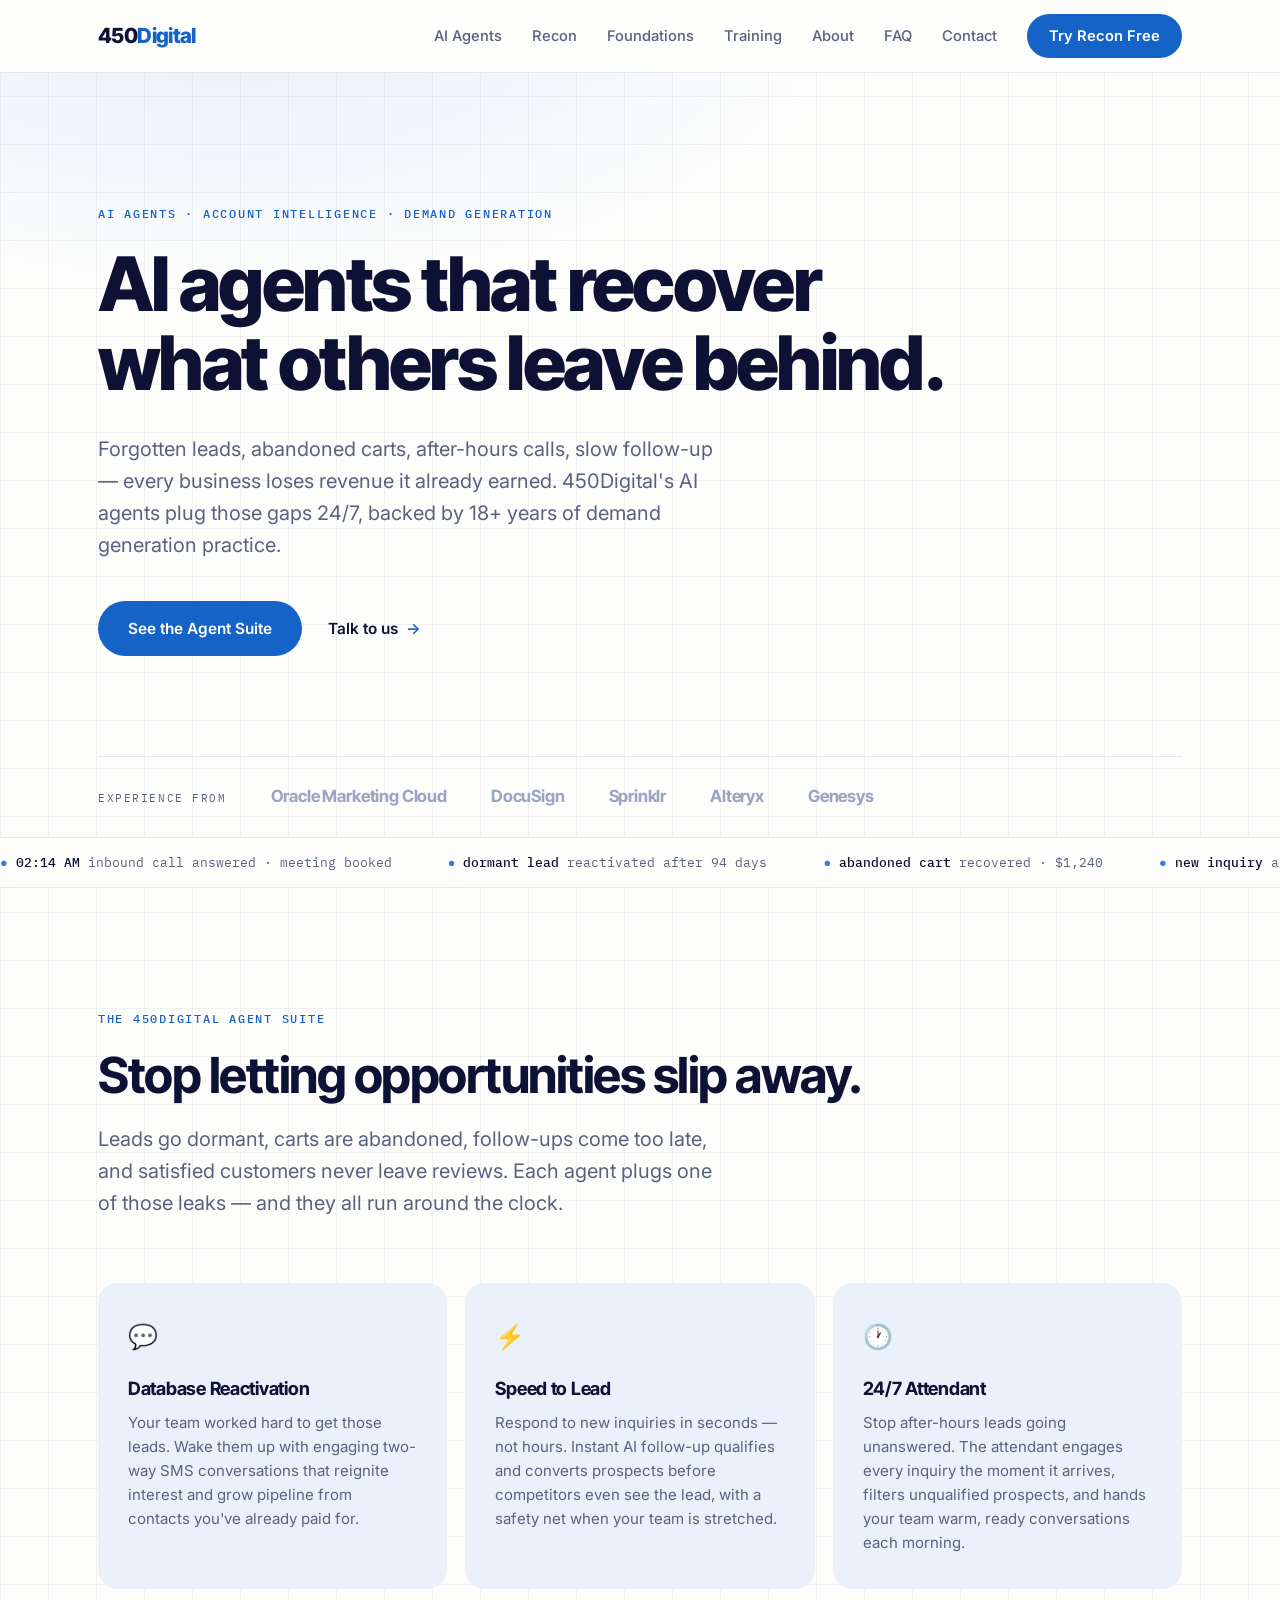
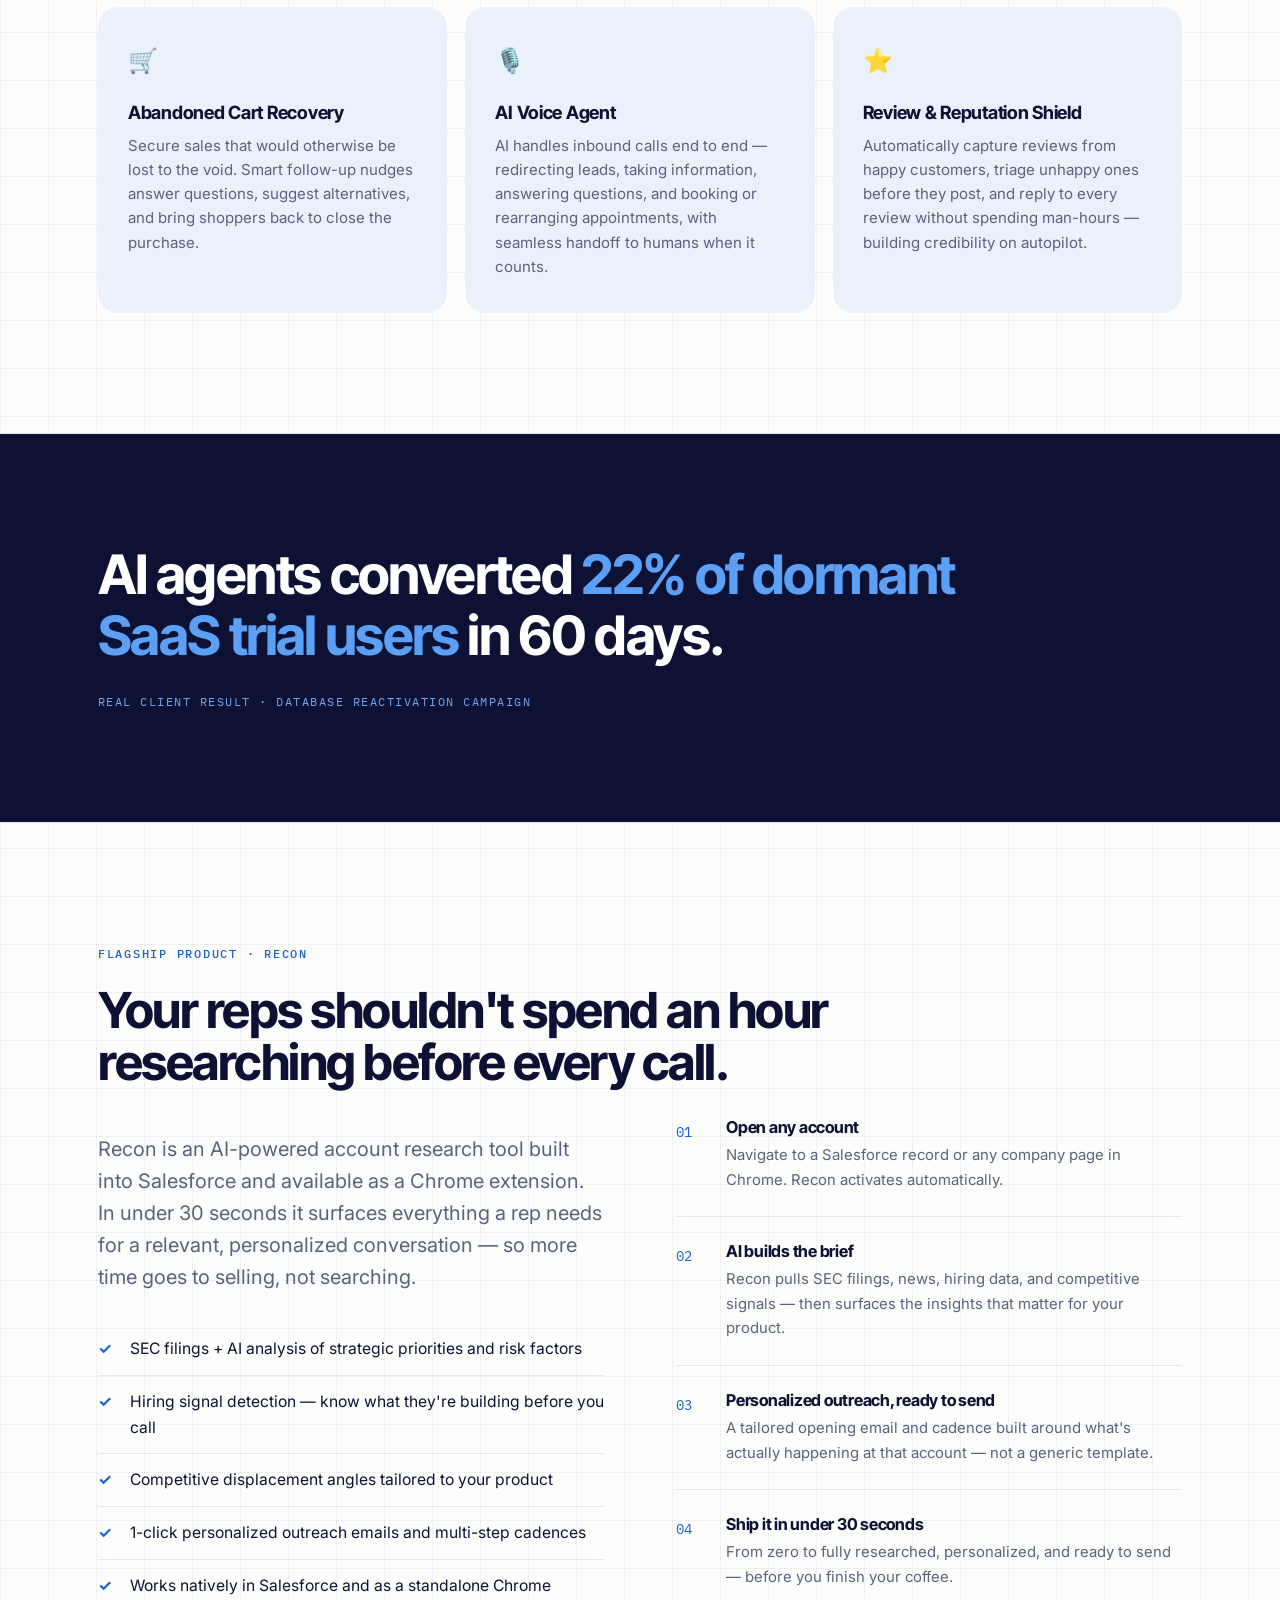
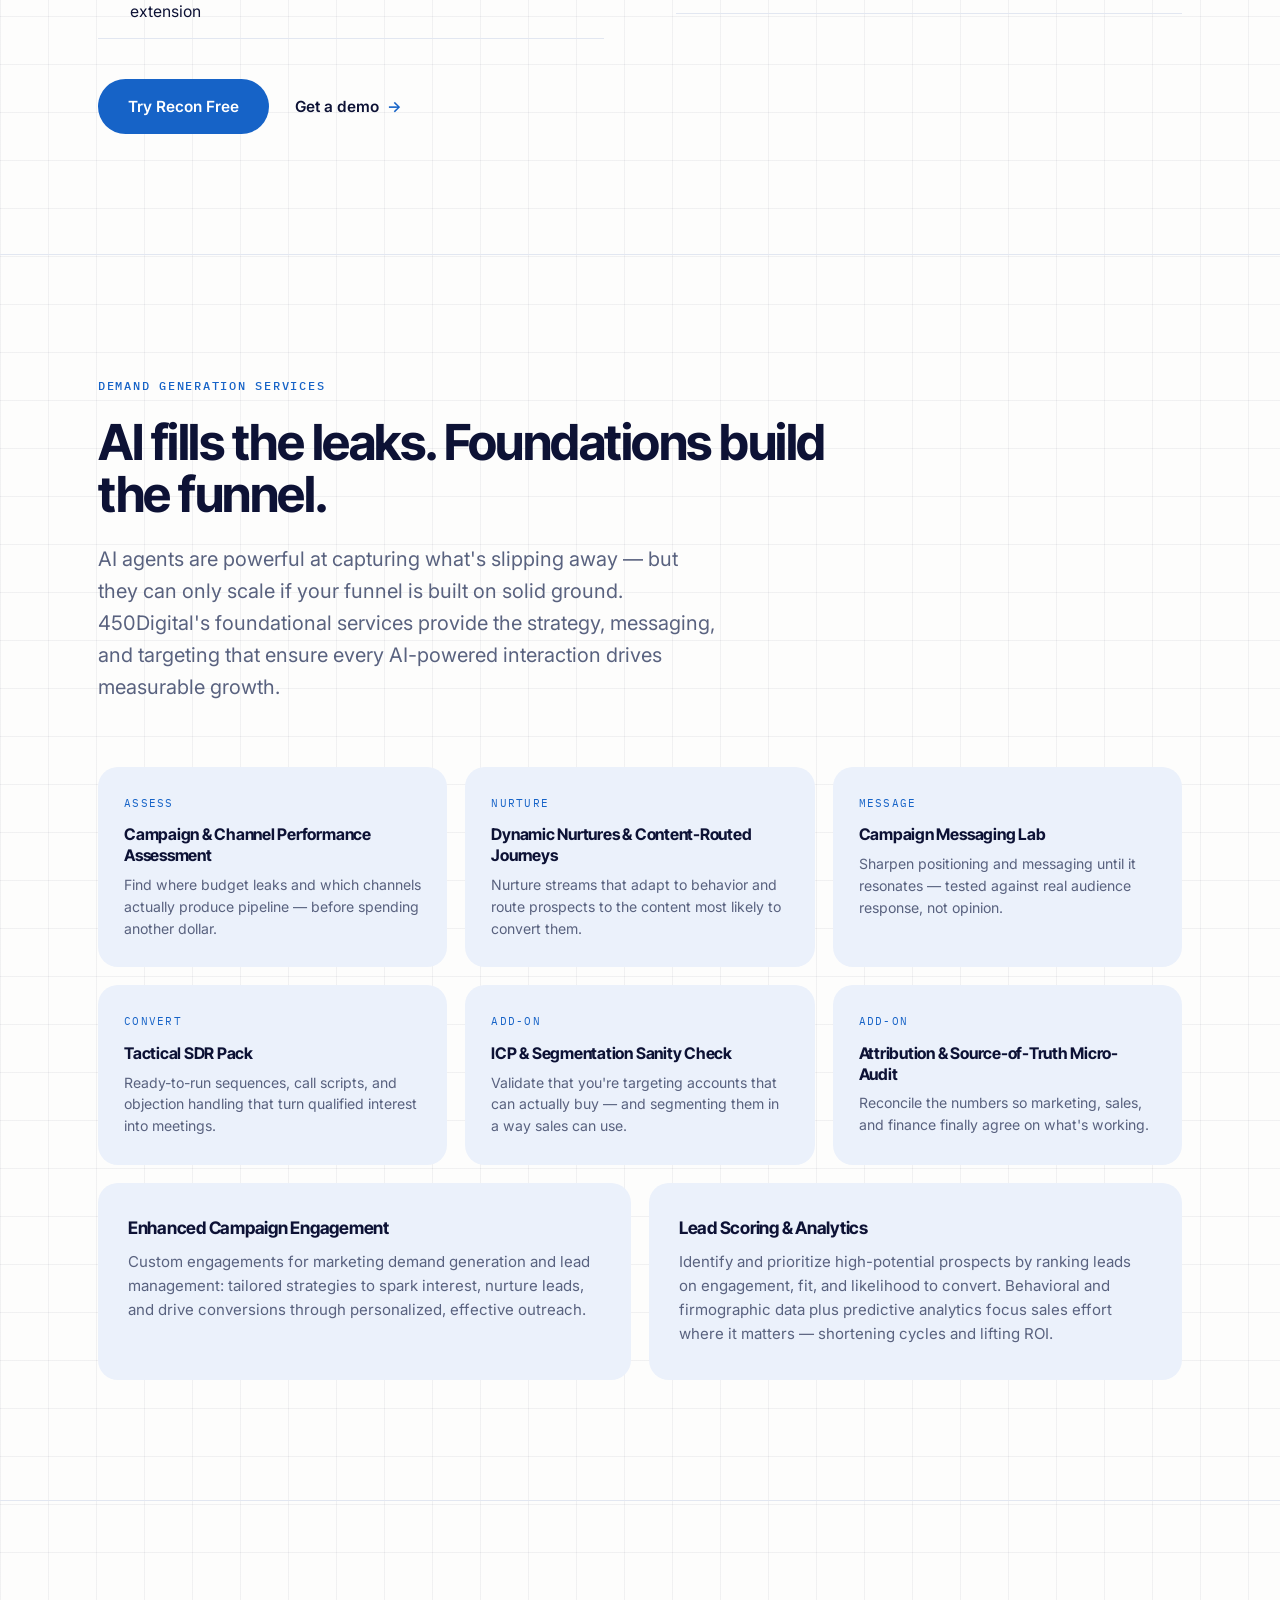
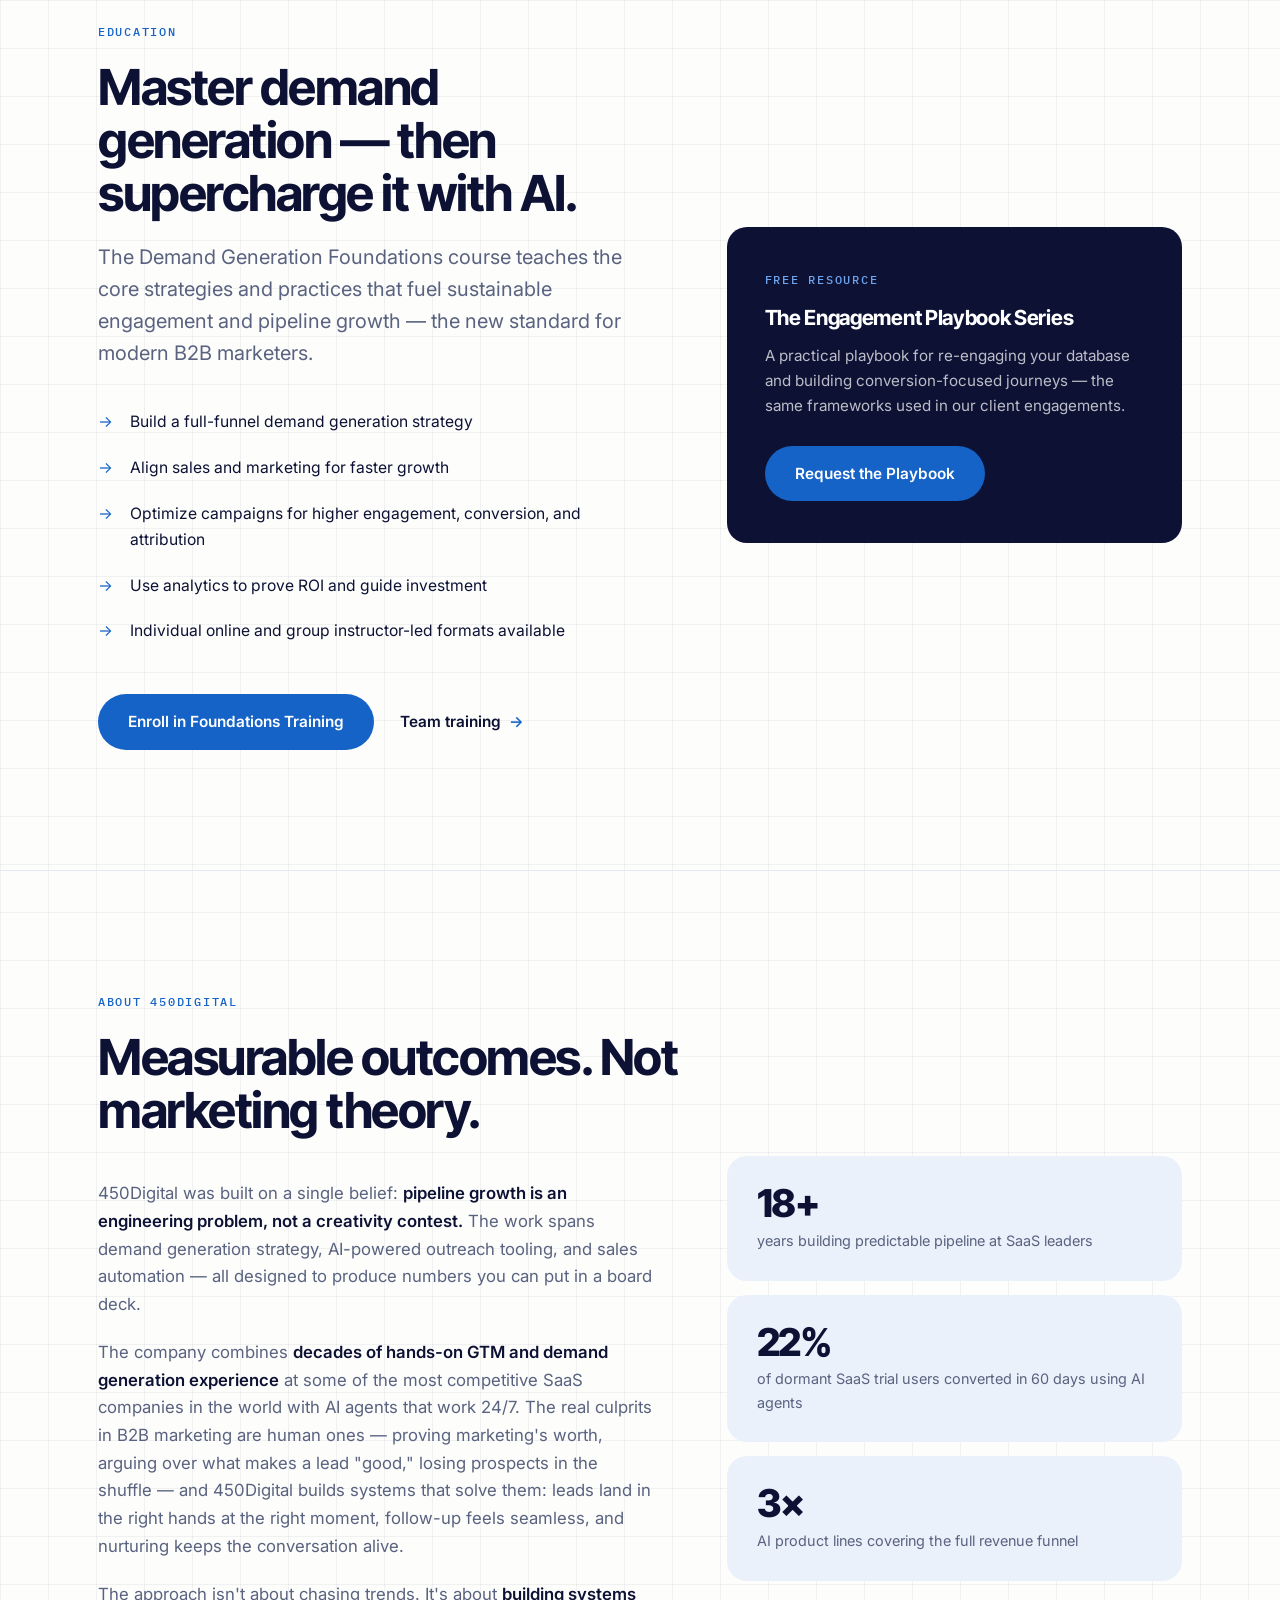
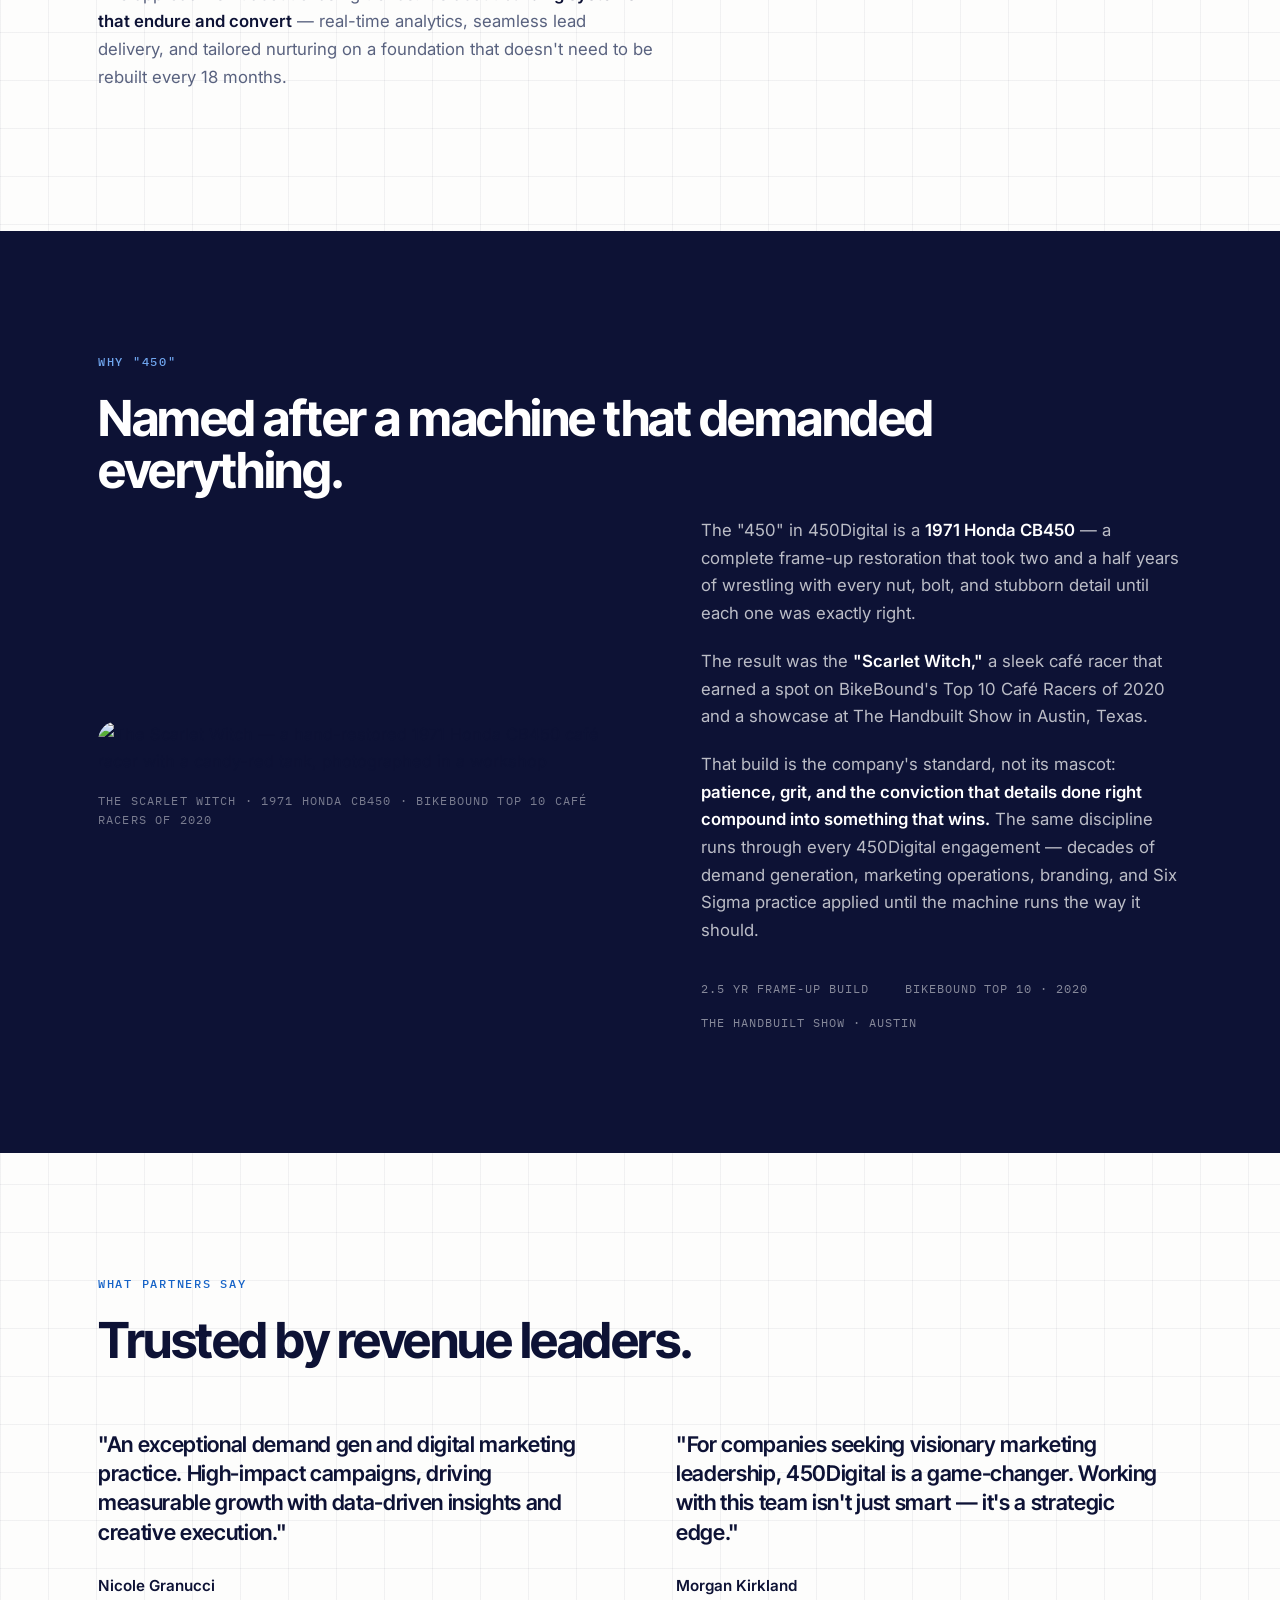
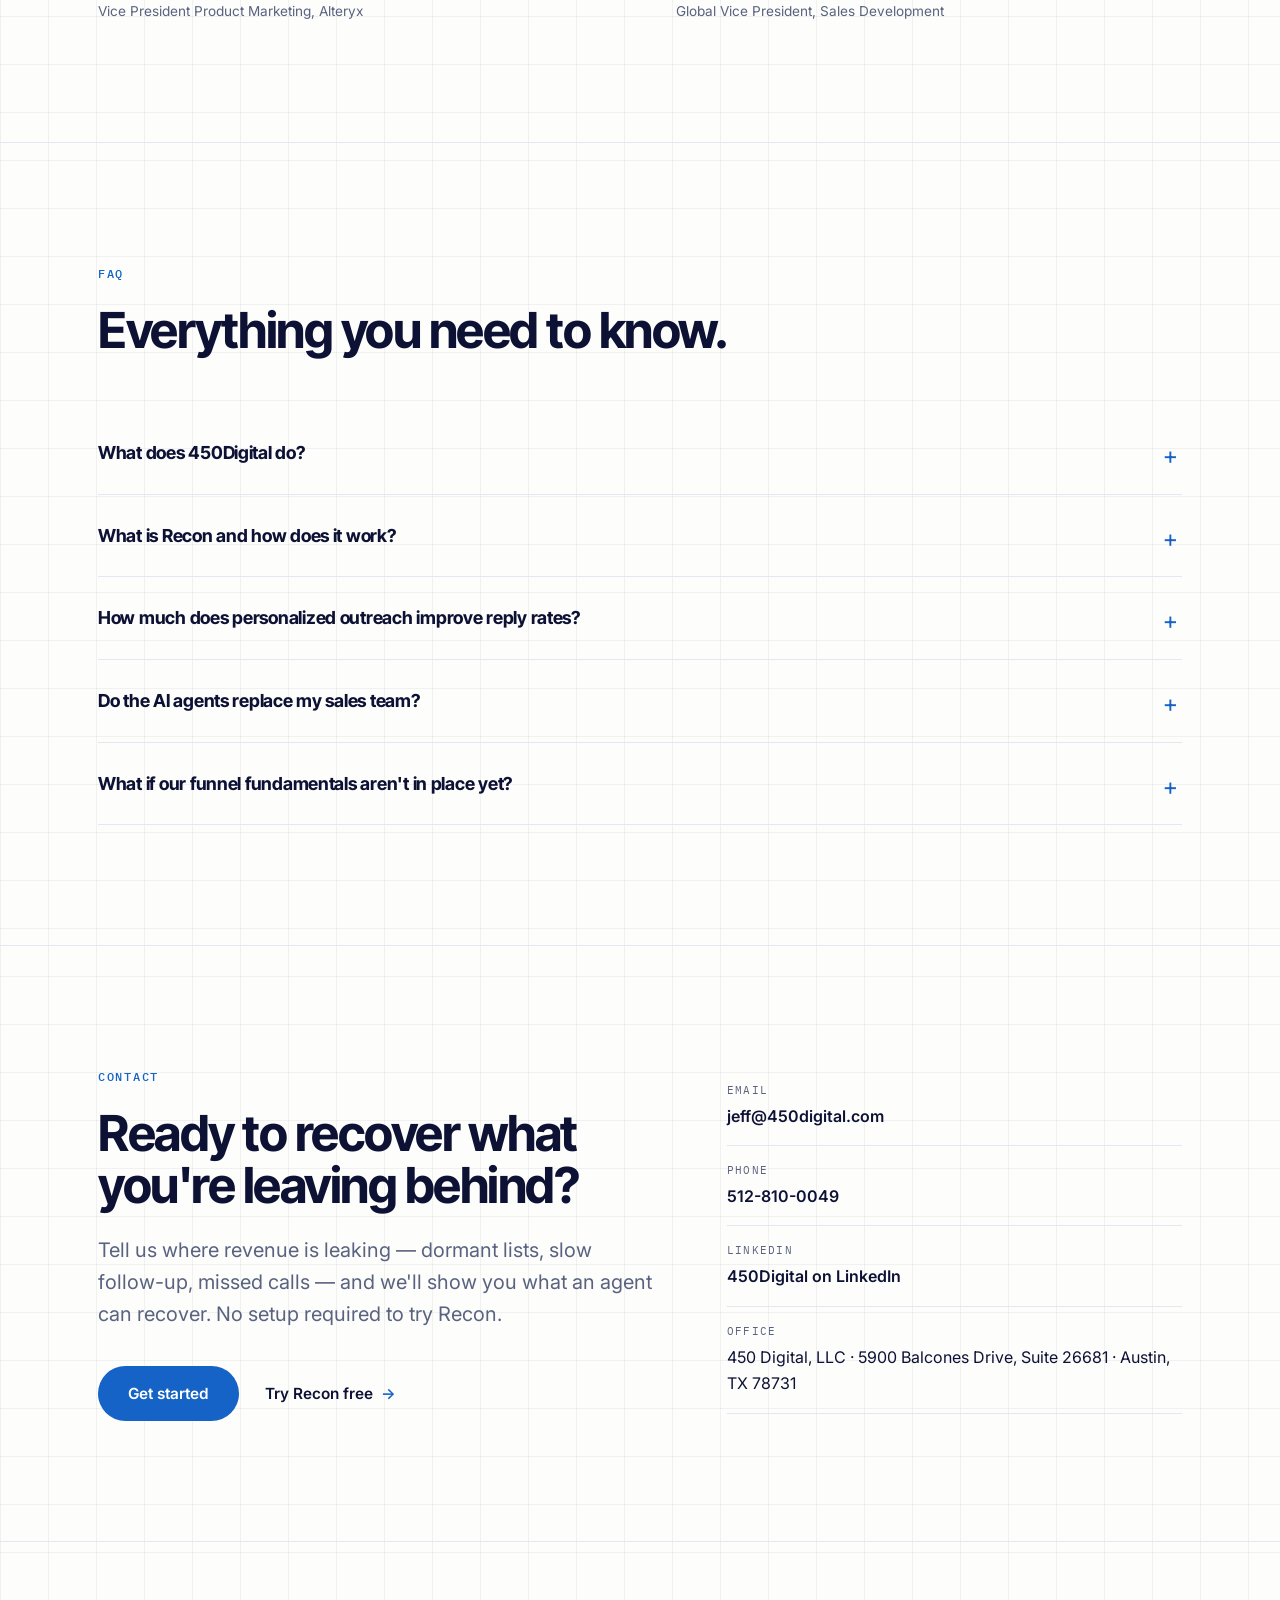
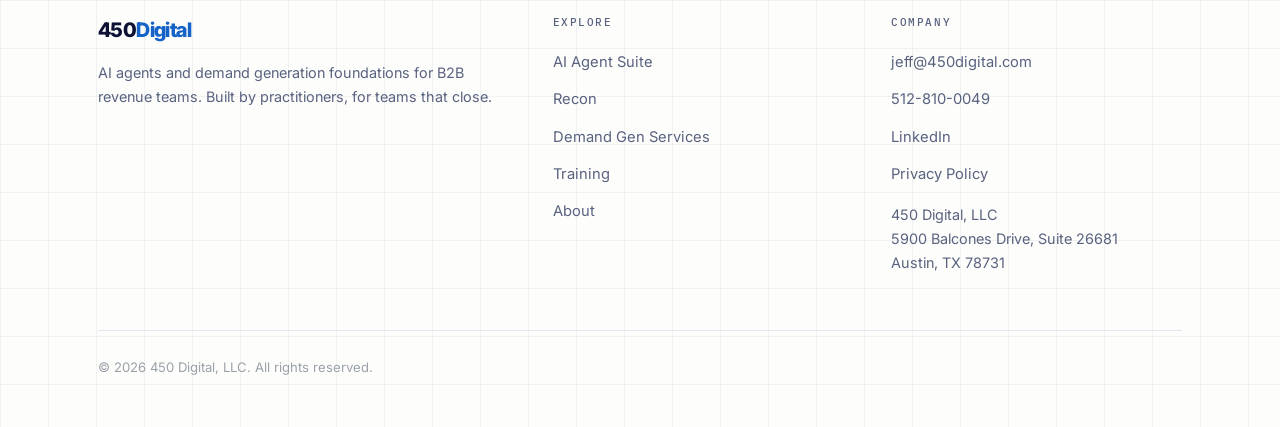
==== commit 1a869e05: "Add files via upload" ====
--- a/index.html
+++ b/index.html
@@ -1,598 +1,778 @@
-
 <!DOCTYPE html>
 <html lang="en">
 <head>
   <meta charset="UTF-8" />
   <meta name="viewport" content="width=device-width, initial-scale=1.0" />
-  <title>450Digital — AI Revenue Tools for B2B Sales Teams</title>
-  <meta name="description" content="450Digital builds AI-powered revenue tools for B2B sales teams. Scout delivers instant account intelligence — cutting research time by 60% and improving personalized outreach reply rates by 2–3×. SMS and voice agents close the loop on lost pipeline." />
-
-  <!-- Structured data for AI search engines -->
+  <title>450Digital — AI Agents & Demand Generation for B2B Revenue Teams</title>
+  <meta name="description" content="450Digital builds AI agents that recover lost revenue — dormant leads, abandoned carts, missed calls — plus Recon, the AI account intelligence tool, all on proven demand generation foundations." />
+  <link rel="canonical" href="https://www.450digital.com/" />
+  <meta name="robots" content="index, follow, max-image-preview:large" />
+  <meta name="theme-color" content="#0D1235" />
+
+  <!-- Open Graph -->
+  <meta property="og:type" content="website" />
+  <meta property="og:site_name" content="450Digital" />
+  <meta property="og:title" content="450Digital — AI Agents & Demand Generation for B2B Revenue Teams" />
+  <meta property="og:description" content="AI agents that recover what others leave behind: dormant leads, abandoned carts, after-hours calls. Plus Recon — AI account intelligence in under 30 seconds." />
+  <meta property="og:url" content="https://www.450digital.com/" />
+  <meta property="og:image" content="https://www.450digital.com/scarlet-witch.jpg" />
+  <meta property="og:image:alt" content="The Scarlet Witch — the hand-restored 1971 Honda CB450 café racer that gave 450Digital its name" />
+
+  <!-- Twitter -->
+  <meta name="twitter:card" content="summary_large_image" />
+  <meta name="twitter:title" content="450Digital — AI Agents & Demand Generation for B2B Revenue Teams" />
+  <meta name="twitter:description" content="AI agents that recover what others leave behind: dormant leads, abandoned carts, after-hours calls. Plus Recon — AI account intelligence in under 30 seconds." />
+  <meta name="twitter:image" content="https://www.450digital.com/scarlet-witch.jpg" />
+
+  <!-- Structured data -->
   <script type="application/ld+json">
   {
     "@context": "https://schema.org",
-    "@type": "Organization",
-    "name": "450Digital",
-    "url": "https://www.450digital.com",
-    "description": "450Digital builds AI-powered revenue tools for B2B sales teams. Products include Scout (AI account research), SMS reactivation agents, and voice agents. Founded by a team with 18+ years of demand generation experience at Oracle, DocuSign, Sprinklr, Alteryx, and Genesys.",
-    "address": { "@type": "PostalAddress", "addressLocality": "Austin", "addressRegion": "TX" },
-    "hasOfferCatalog": {
-      "@type": "OfferCatalog",
-      "name": "AI Revenue Tools",
-      "itemListElement": [
-        { "@type": "Offer", "name": "Scout", "description": "AI account research tool. Surfaces SEC filings, hiring signals, and strategic priorities in under 30 seconds. Reduces research time by 60%. Increases personalized outreach reply rates 2–3×." },
-        { "@type": "Offer", "name": "SMS Agents", "description": "AI-powered SMS conversations for database reactivation, abandoned cart recovery, and speed-to-lead. Converts 22% of dormant leads in 60 days." },
-        { "@type": "Offer", "name": "Voice Agents", "description": "Inbound lead qualification and appointment booking via AI voice." }
-      ]
-    }
-  }
-  </script>
-  <script type="application/ld+json">
-  {
-    "@context": "https://schema.org",
-    "@type": "FAQPage",
-    "mainEntity": [
-      { "@type": "Question", "name": "What does 450Digital do?", "acceptedAnswer": { "@type": "Answer", "text": "450Digital builds AI-powered revenue tools for B2B sales teams. Their flagship product, Scout, gives reps instant account intelligence — financials, hiring signals, competitive context, and personalized outreach — in under 30 seconds. They also offer SMS and voice agents that reactivate dormant pipeline and handle inbound lead qualification around the clock." } },
-      { "@type": "Question", "name": "What is Scout and how does it work?", "acceptedAnswer": { "@type": "Answer", "text": "Scout is an AI account research tool that works as a Chrome extension and integrates natively with Salesforce. It pulls SEC filings, recent news, hiring trends, and competitive signals, then surfaces insights most relevant to your product and generates a personalized outreach email in under 30 seconds." } },
-      { "@type": "Question", "name": "How much does personalized outreach improve reply rates?", "acceptedAnswer": { "@type": "Answer", "text": "Personalized outreach based on real account intelligence consistently achieves 2–3× higher reply rates than generic templated messaging. Scout automates the research required to make every outreach feel bespoke, at scale." } },
-      { "@type": "Question", "name": "How much time does Scout save per rep?", "acceptedAnswer": { "@type": "Answer", "text": "Reps who manually research accounts typically spend 45–60 minutes per prospect. Scout compresses that to under 30 seconds — teams report an average 60% reduction in pre-call research time." } },
-      { "@type": "Question", "name": "Does Scout work with Salesforce?", "acceptedAnswer": { "@type": "Answer", "text": "Yes. Scout is built to work inside Salesforce so reps can access full account briefs without leaving their CRM. It also runs as a standalone Chrome extension for use on LinkedIn, company websites, or anywhere reps research prospects." } },
-      { "@type": "Question", "name": "What data sources does Scout use?", "acceptedAnswer": { "@type": "Answer", "text": "Scout pulls from SEC EDGAR filings (10-K, 10-Q, 8-K), real-time news and press releases, public hiring data and job postings, and company web presence. AI then surfaces the signals most relevant to your product — strategic priorities, risk factors, capability gaps, and expansion signals." } },
-      { "@type": "Question", "name": "What are the SMS and voice agents used for?", "acceptedAnswer": { "@type": "Answer", "text": "SMS agents handle database reactivation, abandoned cart recovery, and speed-to-lead follow-up. Voice agents manage inbound calls — qualifying leads, answering questions, and booking meetings. Both run 24/7 without adding headcount." } },
-      { "@type": "Question", "name": "How do I get access to Scout?", "acceptedAnswer": { "@type": "Answer", "text": "Scout is currently available by request. Submit a request via the website and 450Digital will follow up within one business day. Most teams are running live account research on day one with no long contracts or complex onboarding." } }
+    "@graph": [
+      {
+        "@type": "Organization",
+        "@id": "https://www.450digital.com/#org",
+        "name": "450 Digital, LLC",
+        "alternateName": "450Digital",
+        "url": "https://www.450digital.com/",
+        "email": "jeff@450digital.com",
+        "telephone": "+1-512-810-0049",
+        "address": {
+          "@type": "PostalAddress",
+          "streetAddress": "5900 Balcones Drive, Suite 26681",
+          "addressLocality": "Austin",
+          "addressRegion": "TX",
+          "postalCode": "78731",
+          "addressCountry": "US"
+        },
+        "sameAs": ["https://www.linkedin.com/company/450digital"],
+        "description": "450Digital builds AI-powered revenue tools for B2B teams: AI agents that recover dormant leads, abandoned carts, and after-hours inquiries; Recon, an AI account intelligence tool for Salesforce and Chrome; and demand generation services and training.",
+        "knowsAbout": ["demand generation", "AI sales agents", "account intelligence", "lead scoring", "B2B marketing", "sales automation"]
+      },
+      {
+        "@type": "WebSite",
+        "@id": "https://www.450digital.com/#website",
+        "url": "https://www.450digital.com/",
+        "name": "450Digital",
+        "publisher": { "@id": "https://www.450digital.com/#org" }
+      },
+      {
+        "@type": "SoftwareApplication",
+        "name": "Recon",
+        "applicationCategory": "BusinessApplication",
+        "operatingSystem": "Web, Chrome, Salesforce",
+        "url": "https://scout.450digital.com",
+        "description": "Recon is an AI-powered account research tool that works as a Chrome extension and integrates natively with Salesforce. It surfaces SEC filings analysis, hiring signals, competitive angles, and personalized outreach for any account in under 30 seconds.",
+        "offers": { "@type": "Offer", "price": "0", "priceCurrency": "USD", "description": "Free trial" },
+        "publisher": { "@id": "https://www.450digital.com/#org" }
+      },
+      {
+        "@type": "FAQPage",
+        "@id": "https://www.450digital.com/#faq",
+        "mainEntity": [
+          {
+            "@type": "Question",
+            "name": "What does 450Digital do?",
+            "acceptedAnswer": { "@type": "Answer", "text": "450Digital builds AI-powered revenue tools for B2B teams. The flagship product, Recon, gives reps instant account intelligence — financials, hiring signals, competitive context, and personalized outreach — in under 30 seconds. The Agent Suite covers SMS and voice agents that reactivate dormant pipeline, recover abandoned carts, answer after-hours inquiries, and protect your reputation. Foundational demand generation services and training tie it all together." }
+          },
+          {
+            "@type": "Question",
+            "name": "What is Recon and how does it work?",
+            "acceptedAnswer": { "@type": "Answer", "text": "Recon is an AI account research tool that works as a Chrome extension and integrates natively with Salesforce. When a rep opens any prospect account, Recon automatically pulls SEC filings, recent news, hiring trends, and competitive signals — then surfaces the insights most relevant to your product, along with a personalized outreach email and multi-step cadence. The full brief is ready in under 30 seconds." }
+          },
+          {
+            "@type": "Question",
+            "name": "How much does personalized outreach improve reply rates?",
+            "acceptedAnswer": { "@type": "Answer", "text": "Personalized outreach based on real account intelligence consistently achieves 2–3× higher reply rates than generic templated messaging. The difference is relevance — when a rep references a buyer's actual strategic priorities, recent announcements, or hiring signals, the message stands out. Recon automates the research required to make every message that specific." }
+          },
+          {
+            "@type": "Question",
+            "name": "Do the AI agents replace my sales team?",
+            "acceptedAnswer": { "@type": "Answer", "text": "No — they handle the work your team would never get around to doing: reviving old databases, answering at 2 AM, chasing abandoned carts, replying to reviews. Every agent hands warm, qualified conversations to humans at the right moment, so reps spend their time closing rather than chasing." }
+          },
+          {
+            "@type": "Question",
+            "name": "What if our funnel fundamentals aren't in place yet?",
+            "acceptedAnswer": { "@type": "Answer", "text": "That's exactly what the Foundations services are for. Assessments, messaging work, nurture design, and attribution audits get the strategy right so AI has something solid to amplify — and the Demand Generation Foundations training brings your team along." }
+          }
+        ]
+      }
     ]
   }
   </script>
-
   <link rel="preconnect" href="https://fonts.googleapis.com" />
   <link rel="preconnect" href="https://fonts.gstatic.com" crossorigin />
-  <link href="https://fonts.googleapis.com/css2?family=Montserrat:wght@300;400;500;600;700&family=Lora:ital,wght@0,400;0,600;1,400&display=swap" rel="stylesheet" />
+  <link href="https://fonts.googleapis.com/css2?family=Inter+Tight:wght@600;700;800&family=Inter:wght@400;500;600&family=IBM+Plex+Mono:wght@400;500&display=swap" rel="stylesheet" />
   <style>
     :root {
-      --dark:   #0A0E24;
-      --navy:   #0D1235;
-      --blue:   #1B2B6B;
-      --accent: #2B7DE9;
-      --gold:   #C9A84C;
-      --orange: #FF5C35;
-      --white:  #FFFFFF;
-      --cream:  #F0EEE8;
-      --muted:  rgba(240,238,232,0.55);
-      --border: rgba(240,238,232,0.1);
-    }
-    *,*::before,*::after{box-sizing:border-box;margin:0;padding:0}
-    html{scroll-behavior:smooth}
-    body{background:var(--dark);color:var(--cream);font-family:'Montserrat',sans-serif;font-weight:300;line-height:1.6;overflow-x:hidden}
-    body::before{content:'';position:fixed;inset:0;background-image:linear-gradient(rgba(43,125,233,0.03) 1px,transparent 1px),linear-gradient(90deg,rgba(43,125,233,0.03) 1px,transparent 1px);background-size:60px 60px;pointer-events:none;z-index:0}
-
-    /* NAV */
-    nav{position:fixed;top:0;left:0;right:0;z-index:50;padding:18px 48px;display:flex;align-items:center;justify-content:space-between;border-bottom:1px solid var(--border);backdrop-filter:blur(16px);background:rgba(10,14,36,0.85)}
-    .nav-logo{text-decoration:none;font-family:'Montserrat',sans-serif;font-weight:700;font-size:20px;color:var(--white);letter-spacing:-0.02em}
-    .nav-logo span{color:var(--accent)}
-    .nav-links{display:flex;align-items:center;gap:32px}
-    .nav-links a{font-size:12px;font-weight:500;letter-spacing:0.08em;text-transform:uppercase;color:var(--muted);text-decoration:none;transition:color 0.2s}
-    .nav-links a:hover{color:var(--white)}
-    .nav-cta{padding:10px 22px;background:var(--accent);color:var(--white)!important;border-radius:6px;font-weight:600!important;transition:all 0.2s!important}
-    .nav-cta:hover{background:#1a6dd4!important;transform:translateY(-1px)}
-
-    /* HERO */
-    .hero{min-height:100vh;display:flex;align-items:center;padding:120px 48px 80px;position:relative;z-index:1;overflow:hidden}
-    .hero::after{content:'';position:absolute;top:10%;right:-5%;width:50vw;height:70vh;background:radial-gradient(ellipse,rgba(27,43,107,0.5) 0%,transparent 70%);pointer-events:none}
-    .hero-inner{max-width:1100px;margin:0 auto;width:100%;position:relative;z-index:1;display:grid;grid-template-columns:1fr 1fr;gap:80px;align-items:center}
-    .hero-eyebrow{display:inline-flex;align-items:center;gap:8px;font-size:10px;font-weight:600;letter-spacing:0.15em;text-transform:uppercase;color:var(--accent);margin-bottom:24px;opacity:0;animation:fadeUp 0.7s ease forwards}
-    .hero-eyebrow::before{content:'';display:block;width:24px;height:1px;background:var(--accent)}
-    .hero-headline{font-family:'Lora',serif;font-size:clamp(38px,5.5vw,68px);line-height:1.08;letter-spacing:-0.02em;color:var(--white);margin-bottom:24px;opacity:0;animation:fadeUp 0.7s ease 0.12s forwards}
-    .hero-headline em{font-style:italic;color:var(--gold)}
-    .hero-sub{font-size:15px;color:var(--muted);line-height:1.75;margin-bottom:40px;opacity:0;animation:fadeUp 0.7s ease 0.24s forwards}
-    .hero-actions{display:flex;gap:14px;flex-wrap:wrap;opacity:0;animation:fadeUp 0.7s ease 0.36s forwards}
-    .btn-primary{display:inline-flex;align-items:center;gap:8px;padding:14px 26px;background:var(--accent);color:white;border-radius:6px;font-size:13px;font-weight:600;text-decoration:none;letter-spacing:0.03em;transition:all 0.2s}
-    .btn-primary:hover{background:#1a6dd4;transform:translateY(-2px);box-shadow:0 12px 32px rgba(43,125,233,0.35)}
-    .btn-ghost{display:inline-flex;align-items:center;gap:8px;padding:14px 26px;border:1px solid var(--border);color:var(--cream);border-radius:6px;font-size:13px;font-weight:500;text-decoration:none;transition:all 0.2s}
-    .btn-ghost:hover{border-color:rgba(240,238,232,0.3);background:rgba(240,238,232,0.05)}
-    .hero-right{opacity:0;animation:fadeUp 0.7s ease 0.5s forwards}
-
-    /* HERO RIGHT — outcomes card (replaces personal credential card) */
-    .outcomes-card{background:rgba(13,18,53,0.8);border:1px solid rgba(43,125,233,0.2);border-radius:16px;padding:36px;backdrop-filter:blur(8px)}
-    .outcomes-card-label{font-size:10px;font-weight:600;letter-spacing:0.15em;text-transform:uppercase;color:var(--accent);margin-bottom:20px;display:flex;align-items:center;gap:10px}
-    .outcomes-card-label::before{content:'';width:20px;height:1px;background:var(--accent)}
-    .outcomes-grid{display:grid;grid-template-columns:1fr 1fr;gap:16px;margin-bottom:24px}
-    .outcome-stat{background:rgba(27,43,107,0.4);border:1px solid var(--border);border-radius:10px;padding:18px 16px}
-    .outcome-num{font-family:'Lora',serif;font-size:36px;color:var(--white);letter-spacing:-0.03em;line-height:1;margin-bottom:6px}
-    .outcome-num span{color:var(--orange)}
-    .outcome-desc{font-size:11px;color:var(--muted);line-height:1.5}
-    .outcomes-pedigree{border-top:1px solid var(--border);padding-top:20px}
-    .pedigree-label{font-size:10px;font-weight:600;letter-spacing:0.1em;text-transform:uppercase;color:var(--muted);margin-bottom:10px}
-    .pedigree-pills{display:flex;flex-wrap:wrap;gap:6px}
-    .pedigree-pill{font-size:10px;font-weight:600;letter-spacing:0.06em;text-transform:uppercase;color:var(--muted);border:1px solid var(--border);border-radius:20px;padding:4px 12px}
-
-    /* STATS BAR */
-    .stats-bar{padding:60px 48px;border-top:1px solid var(--border);border-bottom:1px solid var(--border);background:rgba(13,18,53,0.4);position:relative;z-index:1}
-    .stats-grid{max-width:1100px;margin:0 auto;display:grid;grid-template-columns:repeat(4,1fr);gap:40px}
-    .stat-item{text-align:center}
-    .stat-num{font-family:'Lora',serif;font-size:42px;color:var(--white);letter-spacing:-0.03em;line-height:1;margin-bottom:8px}
-    .stat-num span{color:var(--gold)}
-    .stat-label{font-size:12px;color:var(--muted);line-height:1.5}
-
-    /* SCOUT SECTION */
-    .scout-section{padding:100px 48px;border-top:1px solid var(--border);position:relative;z-index:1;overflow:hidden}
-    .scout-section::before{content:'';position:absolute;top:0;right:0;width:40vw;height:100%;background:radial-gradient(ellipse at right center,rgba(255,92,53,0.06) 0%,transparent 70%);pointer-events:none}
-    .scout-inner{max-width:1100px;margin:0 auto}
-    .scout-grid{display:grid;grid-template-columns:1fr 1fr;gap:80px;align-items:start;margin-top:48px}
-    .scout-badge{display:inline-flex;align-items:center;gap:8px;background:rgba(255,92,53,0.12);border:1px solid rgba(255,92,53,0.25);border-radius:20px;padding:5px 14px;font-size:10px;font-weight:700;letter-spacing:0.12em;text-transform:uppercase;color:var(--orange);margin-bottom:20px}
-    .scout-headline{font-family:'Lora',serif;font-size:clamp(24px,3.5vw,38px);color:var(--white);letter-spacing:-0.02em;line-height:1.2;margin-bottom:16px}
-    .scout-headline em{font-style:italic;color:var(--gold)}
-    .scout-sub{font-size:14px;color:var(--muted);line-height:1.75;margin-bottom:28px}
-    .scout-stats{display:grid;grid-template-columns:repeat(3,1fr);gap:12px;margin-bottom:32px}
-    .scout-stat{text-align:center;background:rgba(13,18,53,0.6);border:1px solid var(--border);border-radius:10px;padding:16px 12px}
-    .scout-stat-num{font-family:'Lora',serif;font-size:28px;color:var(--orange);letter-spacing:-0.03em;line-height:1;margin-bottom:4px}
-    .scout-stat-label{font-size:10px;color:var(--muted);line-height:1.5}
-    .scout-bullets{list-style:none;display:flex;flex-direction:column;gap:10px;margin-bottom:28px}
-    .scout-bullets li{font-size:13px;color:var(--muted);display:flex;align-items:flex-start;gap:10px;line-height:1.5}
-    .scout-bullets li::before{content:'';display:block;width:6px;height:6px;border-radius:50%;background:var(--orange);flex-shrink:0;margin-top:6px}
-    .scout-how{background:rgba(13,18,53,0.7);border:1px solid rgba(43,125,233,0.15);border-radius:14px;padding:28px}
-    .scout-how-title{font-size:11px;font-weight:600;letter-spacing:0.12em;text-transform:uppercase;color:var(--accent);margin-bottom:20px}
-    .scout-step{display:flex;gap:14px;margin-bottom:18px;padding-bottom:18px;border-bottom:1px solid var(--border)}
-    .scout-step:last-child{margin-bottom:0;padding-bottom:0;border-bottom:none}
-    .scout-step-num{width:28px;height:28px;border-radius:50%;background:rgba(43,125,233,0.15);border:1px solid rgba(43,125,233,0.3);display:flex;align-items:center;justify-content:center;font-size:11px;font-weight:700;color:var(--accent);flex-shrink:0}
-    .scout-step-content{}
-    .scout-step-title{font-size:13px;font-weight:600;color:var(--white);margin-bottom:3px}
-    .scout-step-desc{font-size:12px;color:var(--muted);line-height:1.5}
-    .scout-cta-row{display:flex;gap:12px;flex-wrap:wrap}
-
-    /* PRODUCTS */
-    .products{padding:100px 48px;border-top:1px solid var(--border);position:relative;z-index:1}
-    .section-inner{max-width:1100px;margin:0 auto}
-    .section-eyebrow{font-size:10px;font-weight:600;letter-spacing:0.15em;text-transform:uppercase;color:var(--accent);margin-bottom:12px;display:flex;align-items:center;gap:10px}
-    .section-eyebrow::before{content:'';width:20px;height:1px;background:var(--accent)}
-    .section-headline{font-family:'Lora',serif;font-size:clamp(28px,4vw,44px);color:var(--white);letter-spacing:-0.02em;margin-bottom:48px;line-height:1.15}
-    .section-headline em{font-style:italic;color:var(--gold)}
-    .products-grid{display:grid;grid-template-columns:1fr 1fr;gap:16px}
-    .product-card{background:rgba(13,18,53,0.5);border:1px solid var(--border);border-radius:12px;padding:32px;transition:all 0.3s;position:relative}
-    .product-card:hover{border-color:rgba(43,125,233,0.3);background:rgba(13,18,53,0.8);transform:translateY(-2px)}
-    .product-icon{font-size:28px;margin-bottom:16px;display:block}
-    .product-name{font-family:'Lora',serif;font-size:22px;color:var(--white);margin-bottom:10px;letter-spacing:-0.01em}
-    .product-desc{font-size:13px;color:var(--muted);line-height:1.65;margin-bottom:20px}
-    .product-bullets{list-style:none;display:flex;flex-direction:column;gap:7px;margin-bottom:24px}
-    .product-bullets li{font-size:12px;color:var(--muted);display:flex;align-items:flex-start;gap:8px}
-    .product-bullets li::before{content:'–';color:var(--accent);flex-shrink:0}
-    .product-link{font-size:12px;font-weight:600;letter-spacing:0.06em;text-transform:uppercase;color:var(--accent);text-decoration:none;display:inline-flex;align-items:center;gap:6px;transition:gap 0.2s}
-    .product-link:hover{gap:10px}
-
-    /* ABOUT / TESTIMONIAL */
-    .about-section{padding:100px 48px;position:relative;z-index:1;border-top:1px solid var(--border)}
-    .about-inner{max-width:1100px;margin:0 auto;display:grid;grid-template-columns:1fr 1fr;gap:80px;align-items:start}
-    .about-left{}
-    .about-body{font-size:14px;color:var(--muted);line-height:1.8;margin-bottom:24px}
-    .about-body strong{color:var(--cream);font-weight:500}
-    .about-pedigree{display:flex;flex-wrap:wrap;gap:8px;margin-top:24px}
-    .about-pill{font-size:10px;font-weight:600;letter-spacing:0.06em;text-transform:uppercase;color:var(--muted);border:1px solid var(--border);border-radius:20px;padding:4px 12px}
-    .testimonial-stack{display:flex;flex-direction:column;gap:16px}
-    .testimonial-card{background:rgba(13,18,53,0.6);border:1px solid var(--border);border-radius:12px;padding:24px}
-    .testimonial-quote{font-family:'Lora',serif;font-size:14px;font-style:italic;color:var(--cream);line-height:1.65;margin-bottom:16px;position:relative;padding-left:20px}
-    .testimonial-quote::before{content:'"';position:absolute;left:0;top:-4px;font-size:40px;color:var(--accent);line-height:1;font-family:'Lora',serif}
-    .testimonial-name{font-size:12px;font-weight:600;color:var(--white)}
-    .testimonial-role{font-size:11px;color:var(--muted);margin-top:2px}
-    .stat-highlight{background:rgba(13,18,53,0.8);border:1px solid rgba(201,168,76,0.2);border-radius:12px;padding:28px;text-align:center}
-    .stat-highlight-num{font-family:'Lora',serif;font-size:52px;color:var(--gold);letter-spacing:-0.03em;line-height:1;margin-bottom:8px}
-    .stat-highlight-label{font-size:13px;color:var(--muted);line-height:1.5}
-
-    /* CTA */
-    .cta-section{padding:100px 48px;border-top:1px solid var(--border);text-align:center;position:relative;z-index:1}
-    .cta-section::before{content:'';position:absolute;top:0;left:50%;transform:translateX(-50%);width:800px;height:100%;background:radial-gradient(ellipse at center top,rgba(27,43,107,0.4) 0%,transparent 70%);pointer-events:none}
-    .cta-headline{font-family:'Lora',serif;font-size:clamp(32px,5vw,54px);letter-spacing:-0.02em;color:var(--white);margin-bottom:16px;position:relative}
-    .cta-sub{font-size:15px;color:var(--muted);margin-bottom:40px;position:relative}
-    .cta-actions{display:flex;align-items:center;justify-content:center;gap:16px;position:relative}
-
-    /* FOOTER */
-    footer{padding:28px 48px;border-top:1px solid var(--border);display:flex;align-items:center;justify-content:space-between;position:relative;z-index:1}
-    .footer-brand{font-family:'Lora',serif;font-size:16px;color:var(--muted)}
-    .footer-links{display:flex;gap:24px}
-    .footer-links a{font-size:12px;color:var(--muted);text-decoration:none;transition:color 0.2s}
-    .footer-links a:hover{color:var(--white)}
-    .footer-copy{font-size:11px;color:rgba(240,238,232,0.25)}
+      --ink: #0D1235;
+      --smoke: #59627F;
+      --paper: #FDFDFC;
+      --fog: #EBF1FB;
+      --hairline: #E2E7F1;
+      --accent: #1663C7;
+      --azure: #2B7DE9;
+      --navy-deep: #0D1235;
+      --grid: rgba(13, 18, 53, 0.05);
+      --r-tile: 20px;
+      --r-pill: 999px;
+    }
+    * { margin: 0; padding: 0; box-sizing: border-box; }
+    html { scroll-behavior: smooth; }
+    @media (prefers-reduced-motion: reduce) { html { scroll-behavior: auto; } }
+    body {
+      font-family: 'Inter', -apple-system, sans-serif;
+      color: var(--ink);
+      background-color: var(--paper);
+      background-image:
+        linear-gradient(var(--grid) 1px, transparent 1px),
+        linear-gradient(90deg, var(--grid) 1px, transparent 1px);
+      background-size: 48px 48px;
+      line-height: 1.65;
+      font-size: 16.5px;
+      -webkit-font-smoothing: antialiased;
+    }
+    .wrap { max-width: 1140px; margin: 0 auto; padding: 0 28px; }
+    section { padding: 120px 0; }
+    .rule { border: 0; border-top: 1px solid var(--hairline); }
+
+    h1, h2, h3 {
+      font-family: 'Inter Tight', 'Inter', sans-serif;
+      color: var(--ink); line-height: 1.06; letter-spacing: -0.035em;
+    }
+    h1 { font-size: clamp(2.7rem, 6.4vw, 4.7rem); font-weight: 800; }
+    h2 { font-size: clamp(2rem, 4.4vw, 3.1rem); font-weight: 700; letter-spacing: -0.03em; }
+    h3 { font-size: 1.14rem; font-weight: 700; letter-spacing: -0.015em; line-height: 1.3; }
+    p { color: var(--smoke); }
+    .lead { font-size: clamp(1.08rem, 1.6vw, 1.25rem); max-width: 620px; line-height: 1.6; }
+    .measure { max-width: 780px; }
+
+    .eyebrow {
+      font-family: 'IBM Plex Mono', monospace;
+      font-size: 0.78rem; font-weight: 500;
+      letter-spacing: 0.14em; text-transform: uppercase;
+      color: var(--accent); display: block; margin-bottom: 20px;
+    }
+
+    .btn {
+      display: inline-flex; align-items: center; gap: 8px;
+      padding: 15px 30px; border-radius: var(--r-pill);
+      font-weight: 600; font-size: 0.96rem; text-decoration: none;
+      transition: transform .12s ease, background .15s ease, color .15s ease;
+    }
+    .btn-ink { background: var(--accent); color: #fff; }
+    .btn-ink:hover { background: #1152A6; transform: translateY(-1px); }
+    .btn-quiet { color: var(--ink); padding: 15px 6px; }
+    .btn-quiet::after { content: "→"; color: var(--accent); transition: transform .15s ease; }
+    .btn-quiet:hover::after { transform: translateX(4px); }
+    .btn:focus-visible, a:focus-visible { outline: 3px solid var(--accent); outline-offset: 3px; border-radius: 6px; }
+
+    /* Nav */
+    header {
+      position: sticky; top: 0; z-index: 50;
+      background: rgba(253, 253, 252, 0.85);
+      backdrop-filter: blur(14px); -webkit-backdrop-filter: blur(14px);
+      border-bottom: 1px solid var(--hairline);
+    }
+    .nav { display: flex; align-items: center; justify-content: space-between; height: 72px; }
+    .logo {
+      font-family: 'Inter Tight', sans-serif; font-weight: 800; font-size: 1.3rem;
+      color: var(--ink); text-decoration: none; letter-spacing: -0.03em;
+    }
+    .logo span { color: var(--accent); }
+    .nav-links { display: flex; gap: 30px; align-items: center; }
+    .nav-links a {
+      color: var(--smoke); text-decoration: none; font-size: 0.92rem; font-weight: 500;
+    }
+    .nav-links a:hover { color: var(--ink); }
+    .nav-cta {
+      background: var(--accent); color: #fff !important;
+      padding: 10px 22px; border-radius: var(--r-pill); font-weight: 600 !important;
+    }
+    .nav-cta:hover { background: #1152A6; }
+    .nav-toggle { display: none; background: none; border: 0; color: var(--ink); font-size: 1.6rem; cursor: pointer; }
+
+    /* Hero */
+    .hero {
+      padding: 130px 0 0;
+      background: radial-gradient(1000px 460px at 18% -8%, rgba(43,125,233,0.10), transparent 62%);
+    }
+    .hero h1 { max-width: 900px; }
+    .hero .lead { margin: 30px 0 40px; }
+    .hero-actions { display: flex; gap: 20px; align-items: center; flex-wrap: wrap; }
+
+    /* Experience strip */
+    .exp {
+      margin-top: 100px; padding: 26px 0;
+      border-top: 1px solid var(--hairline);
+      display: flex; gap: 18px 44px; flex-wrap: wrap; align-items: baseline;
+    }
+    .exp .k {
+      font-family: 'IBM Plex Mono', monospace; font-size: 0.7rem;
+      text-transform: uppercase; letter-spacing: 0.14em; color: var(--smoke);
+    }
+    .exp span:not(.k) {
+      font-family: 'Inter Tight', sans-serif; font-weight: 700; font-size: 1.05rem;
+      color: #9AA5C4; letter-spacing: -0.01em;
+    }
+
+    /* Recovery ledger */
+    .ledger {
+      border-top: 1px solid var(--hairline); border-bottom: 1px solid var(--hairline);
+      overflow: hidden; padding: 14px 0; background: var(--paper);
+    }
+    .ledger-track {
+      display: flex; gap: 56px; width: max-content;
+      animation: ledger 45s linear infinite;
+      font-family: 'IBM Plex Mono', monospace; font-size: 0.8rem;
+      color: var(--smoke); white-space: nowrap;
+    }
+    .ledger-track b { color: var(--ink); font-weight: 500; }
+    .ledger-track .dot { color: var(--azure); }
+    @keyframes ledger { from { transform: translateX(0); } to { transform: translateX(-50%); } }
+    @media (prefers-reduced-motion: reduce) { .ledger-track { animation: none; } }
+
+    /* Agent tiles */
+    .grid-3 { display: grid; grid-template-columns: repeat(3, 1fr); gap: 18px; margin-top: 64px; }
+    .tile {
+      background: var(--fog); border-radius: var(--r-tile);
+      padding: 34px 30px;
+      transition: transform .15s ease;
+    }
+    .tile:hover { transform: translateY(-3px); }
+    .tile .icon { font-size: 1.5rem; margin-bottom: 20px; display: block; }
+    .tile h3 { margin-bottom: 10px; }
+    .tile p { font-size: 0.94rem; line-height: 1.6; }
+
+    /* Pull-quote stat */
+    .pull { padding: 110px 0; background: var(--navy-deep); }
+    .pull blockquote {
+      font-family: 'Inter Tight', sans-serif; font-weight: 700;
+      font-size: clamp(1.9rem, 4.6vw, 3.4rem); line-height: 1.12;
+      letter-spacing: -0.03em; color: #fff; max-width: 980px;
+    }
+    .pull blockquote em { font-style: normal; color: #5CA0F5; }
+    .pull cite {
+      display: block; margin-top: 26px; font-style: normal;
+      font-family: 'IBM Plex Mono', monospace; font-size: 0.78rem;
+      color: #6FA5EE; letter-spacing: 0.12em; text-transform: uppercase;
+    }
+
+    /* Recon */
+    .recon-grid { display: grid; grid-template-columns: 1fr 1fr; gap: 72px; align-items: start; margin-top: 20px; }
+    .recon ul { list-style: none; margin-top: 30px; }
+    .recon ul li {
+      padding: 13px 0 13px 32px; position: relative;
+      color: var(--ink); font-size: 0.98rem; border-bottom: 1px solid var(--hairline);
+    }
+    .recon ul li::before { content: "✓"; position: absolute; left: 0; color: var(--accent); font-weight: 700; }
+    .steps { margin-top: 8px; }
+    .step { display: flex; gap: 22px; padding: 24px 0; border-bottom: 1px solid var(--hairline); }
+    .step:first-child { padding-top: 0; }
+    .step-num {
+      font-family: 'IBM Plex Mono', monospace; color: var(--accent);
+      font-size: 0.85rem; padding-top: 4px; min-width: 28px;
+    }
+    .step h3 { font-size: 1.02rem; margin-bottom: 5px; }
+    .step p { font-size: 0.93rem; }
+    .recon-actions { margin-top: 40px; display: flex; gap: 20px; align-items: center; flex-wrap: wrap; }
+
+    /* Foundations */
+    .chips { display: grid; grid-template-columns: repeat(3, 1fr); gap: 18px; margin-top: 64px; }
+    .chip { background: var(--fog); border-radius: var(--r-tile); padding: 28px 26px; }
+    .chip .tag {
+      font-family: 'IBM Plex Mono', monospace; font-size: 0.66rem;
+      color: var(--accent); text-transform: uppercase; letter-spacing: 0.12em;
+      display: block; margin-bottom: 12px;
+    }
+    .chip h3 { font-size: 1rem; margin-bottom: 8px; }
+    .chip p { font-size: 0.88rem; line-height: 1.55; }
+    .svc-2 { display: grid; grid-template-columns: 1fr 1fr; gap: 18px; margin-top: 18px; }
+    .svc-2 .tile h3 { font-size: 1.08rem; }
+
+    /* Training */
+    .training-grid { display: grid; grid-template-columns: 1.1fr 0.9fr; gap: 72px; align-items: center; }
+    .training ul { list-style: none; margin: 30px 0 40px; }
+    .training ul li { padding: 10px 0 10px 32px; position: relative; color: var(--ink); font-size: 0.98rem; }
+    .training ul li::before { content: "→"; position: absolute; left: 0; color: var(--accent); }
+    .playbook { background: var(--navy-deep); border-radius: var(--r-tile); padding: 42px 38px; }
+    .playbook h3 { font-size: 1.3rem; margin-bottom: 12px; color: #fff; }
+    .playbook p { font-size: 0.95rem; margin-bottom: 28px; color: rgba(255,255,255,0.72); }
+    .playbook .eyebrow { color: #6FA5EE; }
+
+    /* About */
+    .about-grid { display: grid; grid-template-columns: 1.1fr 0.9fr; gap: 72px; margin-top: 20px; }
+    .about-copy p { margin-bottom: 20px; font-size: 1.05rem; }
+    .about-copy strong { color: var(--ink); font-weight: 600; }
+    .about-stats { display: grid; gap: 14px; align-content: start; }
+    .about-stat { background: var(--fog); border-radius: var(--r-tile); padding: 28px 30px; }
+    .about-stat .num {
+      font-family: 'Inter Tight', sans-serif; font-size: 2.4rem; font-weight: 800;
+      color: var(--ink); letter-spacing: -0.04em; line-height: 1;
+    }
+    .about-stat .lbl { font-size: 0.9rem; color: var(--smoke); margin-top: 6px; }
+
+    /* Origin — the one dark moment */
+    .origin { background: var(--navy-deep); border-radius: 0; }
+    .origin .eyebrow { color: #6FA5EE; }
+    .origin h2 { color: #fff; }
+    .origin-grid { display: grid; grid-template-columns: 1.05fr 0.95fr; gap: 72px; align-items: center; margin-top: 20px; }
+    .origin figure { margin: 0; }
+    .origin img { width: 100%; height: auto; display: block; border-radius: var(--r-tile); }
+    .origin figcaption {
+      font-family: 'IBM Plex Mono', monospace; font-size: 0.72rem;
+      letter-spacing: 0.1em; text-transform: uppercase;
+      color: rgba(255,255,255,0.45); margin-top: 16px;
+    }
+    .origin-copy p { color: rgba(255,255,255,0.72); margin-bottom: 20px; font-size: 1.05rem; }
+    .origin-copy strong { color: #fff; font-weight: 600; }
+    .origin-specs {
+      display: flex; gap: 14px 36px; flex-wrap: wrap; margin-top: 34px;
+      font-family: 'IBM Plex Mono', monospace; font-size: 0.76rem;
+      color: rgba(255,255,255,0.5); letter-spacing: 0.08em; text-transform: uppercase;
+    }
+
+    /* Testimonials */
+    .quote-grid { display: grid; grid-template-columns: 1fr 1fr; gap: 72px; margin-top: 64px; }
+    .quote p {
+      font-family: 'Inter Tight', sans-serif; font-weight: 600;
+      color: var(--ink); font-size: 1.35rem; line-height: 1.35; letter-spacing: -0.015em;
+    }
+    .quote cite { display: block; margin-top: 26px; font-style: normal; font-weight: 600; color: var(--ink); font-size: 0.95rem; }
+    .quote .role { color: var(--smoke); font-size: 0.85rem; font-weight: 400; display: block; margin-top: 2px; }
 
     /* FAQ */
-    .faq-section{padding:100px 48px;border-top:1px solid var(--border);position:relative;z-index:1}
-    .faq-grid{display:grid;grid-template-columns:1fr 1fr;gap:0}
-    .faq-item{border-bottom:1px solid var(--border)}
-    .faq-item:nth-child(odd){border-right:1px solid var(--border);padding-right:40px}
-    .faq-item:nth-child(even){padding-left:40px}
-    .faq-q{width:100%;background:none;border:none;padding:24px 0;text-align:left;font-family:'Montserrat',sans-serif;font-size:14px;font-weight:600;color:var(--cream);cursor:pointer;display:flex;align-items:center;justify-content:space-between;gap:16px;line-height:1.4;transition:color 0.2s}
-    .faq-q:hover{color:var(--white)}
-    .faq-q::after{content:'';display:block;width:16px;height:16px;flex-shrink:0;background-image:url("data:image/svg+xml,%3Csvg xmlns='http://www.w3.org/2000/svg' width='16' height='16' viewBox='0 0 16 16' fill='none'%3E%3Cpath d='M3 6l5 5 5-5' stroke='rgba(240,238,232,0.5)' stroke-width='1.5' stroke-linecap='round'/%3E%3C/svg%3E");background-repeat:no-repeat;background-position:center;transition:transform 0.25s}
-    .faq-q[aria-expanded="true"]{color:var(--white)}
-    .faq-q[aria-expanded="true"]::after{transform:rotate(180deg)}
-    .faq-a{overflow:hidden;max-height:0;transition:max-height 0.3s ease,padding 0.3s ease}
-    .faq-a p{font-size:13px;color:var(--muted);line-height:1.75;padding-bottom:24px}
-    .faq-a.open{max-height:300px}
-    @media(max-width:820px){
-      .faq-section{padding:60px 20px}
-      .faq-grid{grid-template-columns:1fr}
-      .faq-item:nth-child(odd){border-right:none;padding-right:0}
-      .faq-item:nth-child(even){padding-left:0}
-    }
-
-    @keyframes fadeUp{from{opacity:0;transform:translateY(18px)}to{opacity:1;transform:translateY(0)}}
-    .fade-in{opacity:0;transform:translateY(20px);transition:opacity 0.6s ease,transform 0.6s ease}
-    .fade-in.visible{opacity:1;transform:translateY(0)}
-
-    @media(max-width:900px){
-      nav{padding:16px 20px}
-      .nav-links{display:none}
-      .hero{padding:100px 20px 60px}
-      .hero-inner{grid-template-columns:1fr;gap:40px}
-      .outcomes-grid{grid-template-columns:1fr 1fr}
-      .scout-section{padding:60px 20px}
-      .scout-grid{grid-template-columns:1fr;gap:40px}
-      .scout-stats{grid-template-columns:repeat(3,1fr)}
-      .products{padding:60px 20px}
-      .products-grid{grid-template-columns:1fr}
-      .stats-grid{grid-template-columns:repeat(2,1fr);gap:24px}
-      .stats-bar{padding:40px 20px}
-      .about-section{padding:60px 20px}
-      .about-inner{grid-template-columns:1fr;gap:40px}
-      .cta-section{padding:60px 20px}
-      footer{padding:20px;flex-direction:column;gap:12px;text-align:center}
+    details { border-bottom: 1px solid var(--hairline); padding: 26px 0; }
+    details summary {
+      cursor: pointer; font-family: 'Inter Tight', sans-serif; font-weight: 700;
+      color: var(--ink); font-size: 1.12rem; letter-spacing: -0.015em;
+      list-style: none; position: relative; padding-right: 40px;
+    }
+    details summary::-webkit-details-marker { display: none; }
+    details summary::after {
+      content: "+"; position: absolute; right: 4px; top: -2px;
+      color: var(--accent); font-size: 1.5rem; font-weight: 400;
+    }
+    details[open] summary::after { content: "–"; }
+    details p { margin-top: 14px; font-size: 0.97rem; max-width: 820px; }
+    .faq-list { margin-top: 56px; }
+
+    /* Contact */
+    .contact-grid { display: grid; grid-template-columns: 1.1fr 0.9fr; gap: 72px; align-items: center; }
+    .contact-list { list-style: none; margin-top: 8px; }
+    .contact-list li { padding: 16px 0; border-bottom: 1px solid var(--hairline); font-size: 1rem; }
+    .contact-list li:first-child { padding-top: 0; }
+    .contact-list a { color: var(--ink); font-weight: 600; text-decoration: none; }
+    .contact-list a:hover { color: var(--accent); }
+    .contact-list .k {
+      font-family: 'IBM Plex Mono', monospace; font-size: 0.68rem;
+      text-transform: uppercase; letter-spacing: 0.12em; color: var(--smoke);
+      display: block; margin-bottom: 3px;
+    }
+
+    /* Footer */
+    footer { border-top: 1px solid var(--hairline); padding: 72px 0 48px; }
+    .foot-grid { display: grid; grid-template-columns: 1.4fr 1fr 1fr; gap: 48px; }
+    .foot-logo {
+      font-family: 'Inter Tight', sans-serif; font-weight: 800; font-size: 1.25rem;
+      color: var(--ink); margin-bottom: 14px; letter-spacing: -0.03em;
+    }
+    .foot-logo span { color: var(--accent); }
+    footer h4 {
+      font-family: 'IBM Plex Mono', monospace; font-size: 0.68rem;
+      text-transform: uppercase; letter-spacing: 0.14em; color: var(--smoke);
+      margin-bottom: 16px; font-weight: 500;
+    }
+    footer ul { list-style: none; }
+    footer ul li { margin-bottom: 10px; }
+    footer a { color: var(--smoke); text-decoration: none; font-size: 0.92rem; }
+    footer a:hover { color: var(--ink); }
+    footer p { color: var(--smoke); font-size: 0.9rem; }
+    .foot-copy {
+      margin-top: 56px; padding-top: 26px; border-top: 1px solid var(--hairline);
+      font-size: 0.82rem; color: #9AA1A8;
+    }
+
+    /* Responsive */
+    @media (max-width: 920px) {
+      section, .pull { padding: 80px 0; }
+      .hero { padding: 88px 0 0; }
+      .recon-grid, .training-grid, .about-grid, .origin-grid, .contact-grid, .quote-grid { grid-template-columns: 1fr; gap: 44px; }
+      .grid-3, .chips { grid-template-columns: 1fr 1fr; }
+      .svc-2 { grid-template-columns: 1fr; }
+      .foot-grid { grid-template-columns: 1fr 1fr; }
+      .nav-links {
+        display: none; position: absolute; top: 72px; left: 0; right: 0;
+        background: var(--paper); flex-direction: column; padding: 24px 28px;
+        gap: 18px; align-items: flex-start; border-bottom: 1px solid var(--hairline);
+      }
+      .nav-links.open { display: flex; }
+      .nav-toggle { display: block; }
+      .exp { margin-top: 64px; }
+    }
+    @media (max-width: 560px) {
+      .grid-3, .chips, .foot-grid { grid-template-columns: 1fr; }
     }
   </style>
 </head>
 <body>
 
-  <nav>
-    <a href="/" class="nav-logo">450<span>Digital</span></a>
-    <div class="nav-links">
-      <a href="#scout">Scout</a>
-      <a href="#products">Products</a>
+<header>
+  <div class="wrap nav">
+    <a class="logo" href="#top">450<span>Digital</span></a>
+    <button class="nav-toggle" aria-label="Open menu" onclick="document.querySelector('.nav-links').classList.toggle('open')">☰</button>
+    <nav class="nav-links">
+      <a href="#agents">AI Agents</a>
+      <a href="#recon">Recon</a>
+      <a href="#foundations">Foundations</a>
+      <a href="#training">Training</a>
       <a href="#about">About</a>
-      <a href="https://scout.450digital.com/request-access" class="nav-cta">Try Scout Free</a>
-    </div>
-  </nav>
-
-  <!-- HERO -->
-  <section class="hero">
-    <div class="hero-inner">
-      <div class="hero-left">
-        <div class="hero-eyebrow">AI Revenue Tools · B2B Sales</div>
-        <h1 class="hero-headline">
-          AI Fills the Leaks.<br/>
-          <em>Foundations</em><br/>
-          Build the Funnel.
-        </h1>
-        <p class="hero-sub">
-          18+ years of double-digit pipeline growth at Oracle, DocuSign, Sprinklr, and Alteryx — distilled into AI tools that find, engage, and convert more revenue. Built by practitioners, for teams that close.
-        </p>
-        <div class="hero-actions">
-          <a href="https://scout.450digital.com/request-access" class="btn-primary">
-            Try Scout Free
-            <svg width="14" height="14" viewBox="0 0 14 14" fill="none"><path d="M1 7h12M7 1l6 6-6 6" stroke="currentColor" stroke-width="1.5" stroke-linecap="round" stroke-linejoin="round"/></svg>
-          </a>
-          <a href="mailto:jeff@450digital.com" class="btn-ghost">Talk to Us</a>
-        </div>
-      </div>
-      <div class="hero-right">
-        <div class="outcomes-card">
-          <div class="outcomes-card-label">Scout — what it delivers</div>
-          <div class="outcomes-grid">
-            <div class="outcome-stat">
-              <div class="outcome-num">2–3<span>×</span></div>
-              <div class="outcome-desc">higher reply rates with personalized outreach</div>
-            </div>
-            <div class="outcome-stat">
-              <div class="outcome-num">60<span>%</span></div>
-              <div class="outcome-desc">less time spent on pre-call research per rep</div>
-            </div>
-            <div class="outcome-stat">
-              <div class="outcome-num">&lt;30<span>s</span></div>
-              <div class="outcome-desc">to full account brief, any prospect</div>
-            </div>
-            <div class="outcome-stat">
-              <div class="outcome-num">22<span>%</span></div>
-              <div class="outcome-desc">dormant trial users converted in 60 days</div>
-            </div>
-          </div>
-          <div class="outcomes-pedigree">
-            <div class="pedigree-label">Built on experience from</div>
-            <div class="pedigree-pills">
-              <span class="pedigree-pill">Oracle</span>
-              <span class="pedigree-pill">DocuSign</span>
-              <span class="pedigree-pill">Sprinklr</span>
-              <span class="pedigree-pill">Alteryx</span>
-              <span class="pedigree-pill">Genesys</span>
-            </div>
-          </div>
-        </div>
-      </div>
-    </div>
-  </section>
-
-  <!-- STATS BAR -->
-  <div class="stats-bar fade-in">
-    <div class="stats-grid">
-      <div class="stat-item">
-        <div class="stat-num">18<span>+</span></div>
-        <div class="stat-label">Years building predictable pipeline at SaaS leaders</div>
-      </div>
-      <div class="stat-item">
-        <div class="stat-num">30<span>s</span></div>
-        <div class="stat-label">For Scout to fully research a prospect account with AI</div>
-      </div>
-      <div class="stat-item">
-        <div class="stat-num">22<span>%</span></div>
-        <div class="stat-label">Of dormant SaaS trial users converted in 60 days</div>
-      </div>
-      <div class="stat-item">
-        <div class="stat-num">3<span>×</span></div>
-        <div class="stat-label">AI products covering the full revenue funnel</div>
-      </div>
-    </div>
+      <a href="#faq">FAQ</a>
+      <a href="#contact">Contact</a>
+      <a class="nav-cta" href="https://scout.450digital.com">Try Recon Free</a>
+    </nav>
   </div>
-
-  <!-- SCOUT SECTION -->
-  <section class="scout-section fade-in" id="scout">
-    <div class="scout-inner">
-      <div class="section-eyebrow">Flagship Product</div>
-      <h2 class="section-headline">Your reps shouldn't spend an hour<br/><em>researching before every call.</em></h2>
-      <div class="scout-grid">
+</header>
+
+<main id="top">
+
+  <!-- Hero -->
+  <div class="hero">
+    <div class="wrap">
+      <span class="eyebrow">AI Agents · Account Intelligence · Demand Generation</span>
+      <h1>AI agents that recover what others leave behind.</h1>
+      <p class="lead">Forgotten leads, abandoned carts, after-hours calls, slow follow-up — every business loses revenue it already earned. 450Digital's AI agents plug those gaps 24/7, backed by 18+ years of demand generation practice.</p>
+      <div class="hero-actions">
+        <a class="btn btn-ink" href="#agents">See the Agent Suite</a>
+        <a class="btn btn-quiet" href="#contact">Talk to us</a>
+      </div>
+      <div class="exp">
+        <span class="k">Experience from</span>
+        <span>Oracle Marketing Cloud</span>
+        <span>DocuSign</span>
+        <span>Sprinklr</span>
+        <span>Alteryx</span>
+        <span>Genesys</span>
+      </div>
+    </div>
+
+    <!-- Signature: the recovery ledger -->
+    <div class="ledger" aria-hidden="true">
+      <div class="ledger-track">
+        <span><span class="dot">●</span> <b>02:14 AM</b> inbound call answered · meeting booked</span>
+        <span><span class="dot">●</span> <b>dormant lead</b> reactivated after 94 days</span>
+        <span><span class="dot">●</span> <b>abandoned cart</b> recovered · $1,240</span>
+        <span><span class="dot">●</span> <b>new inquiry</b> answered in 6 seconds</span>
+        <span><span class="dot">●</span> <b>1-star review</b> intercepted · customer retained</span>
+        <span><span class="dot">●</span> <b>account brief</b> generated in 28 seconds</span>
+        <span><span class="dot">●</span> <b>02:14 AM</b> inbound call answered · meeting booked</span>
+        <span><span class="dot">●</span> <b>dormant lead</b> reactivated after 94 days</span>
+        <span><span class="dot">●</span> <b>abandoned cart</b> recovered · $1,240</span>
+        <span><span class="dot">●</span> <b>new inquiry</b> answered in 6 seconds</span>
+        <span><span class="dot">●</span> <b>1-star review</b> intercepted · customer retained</span>
+        <span><span class="dot">●</span> <b>account brief</b> generated in 28 seconds</span>
+      </div>
+    </div>
+  </div>
+
+  <!-- Agent Suite -->
+  <section id="agents">
+    <div class="wrap">
+      <span class="eyebrow">The 450Digital Agent Suite</span>
+      <h2 class="measure">Stop letting opportunities slip away.</h2>
+      <p class="lead" style="margin-top:22px;">Leads go dormant, carts are abandoned, follow-ups come too late, and satisfied customers never leave reviews. Each agent plugs one of those leaks — and they all run around the clock.</p>
+      <div class="grid-3">
+        <div class="tile">
+          <span class="icon">💬</span>
+          <h3>Database Reactivation</h3>
+          <p>Your team worked hard to get those leads. Wake them up with engaging two-way SMS conversations that reignite interest and grow pipeline from contacts you've already paid for.</p>
+        </div>
+        <div class="tile">
+          <span class="icon">⚡</span>
+          <h3>Speed to Lead</h3>
+          <p>Respond to new inquiries in seconds — not hours. Instant AI follow-up qualifies and converts prospects before competitors even see the lead, with a safety net when your team is stretched.</p>
+        </div>
+        <div class="tile">
+          <span class="icon">🕐</span>
+          <h3>24/7 Attendant</h3>
+          <p>Stop after-hours leads going unanswered. The attendant engages every inquiry the moment it arrives, filters unqualified prospects, and hands your team warm, ready conversations each morning.</p>
+        </div>
+        <div class="tile">
+          <span class="icon">🛒</span>
+          <h3>Abandoned Cart Recovery</h3>
+          <p>Secure sales that would otherwise be lost to the void. Smart follow-up nudges answer questions, suggest alternatives, and bring shoppers back to close the purchase.</p>
+        </div>
+        <div class="tile">
+          <span class="icon">🎙️</span>
+          <h3>AI Voice Agent</h3>
+          <p>AI handles inbound calls end to end — redirecting leads, taking information, answering questions, and booking or rearranging appointments, with seamless handoff to humans when it counts.</p>
+        </div>
+        <div class="tile">
+          <span class="icon">⭐</span>
+          <h3>Review &amp; Reputation Shield</h3>
+          <p>Automatically capture reviews from happy customers, triage unhappy ones before they post, and reply to every review without spending man-hours — building credibility on autopilot.</p>
+        </div>
+      </div>
+    </div>
+  </section>
+
+  <hr class="rule" />
+
+  <!-- Pull-quote stat -->
+  <div class="pull">
+    <div class="wrap">
+      <blockquote>AI agents converted <em>22% of dormant SaaS trial users</em> in 60 days.</blockquote>
+      <cite>Real client result · database reactivation campaign</cite>
+    </div>
+  </div>
+
+  <hr class="rule" />
+
+  <!-- Recon -->
+  <section id="recon" class="recon">
+    <div class="wrap">
+      <span class="eyebrow">Flagship Product · Recon</span>
+      <h2 class="measure">Your reps shouldn't spend an hour researching before every call.</h2>
+      <div class="recon-grid">
         <div>
-          <div class="scout-badge">Scout · Now Available</div>
-          <p class="scout-sub">Scout is an AI-powered account research tool built into Salesforce and available as a Chrome extension. In under 30 seconds, it surfaces everything a rep needs to have a relevant, personalized conversation — so more time goes to selling, not searching.</p>
-          <div class="scout-stats">
-            <div class="scout-stat">
-              <div class="scout-stat-num">60%</div>
-              <div class="scout-stat-label">less research time per rep</div>
-            </div>
-            <div class="scout-stat">
-              <div class="scout-stat-num">2–3×</div>
-              <div class="scout-stat-label">reply rate lift with personalization</div>
-            </div>
-            <div class="scout-stat">
-              <div class="scout-stat-num">&lt;30s</div>
-              <div class="scout-stat-label">full account brief, any prospect</div>
-            </div>
-          </div>
-          <ul class="scout-bullets">
+          <p class="lead" style="margin-top:24px;">Recon is an AI-powered account research tool built into Salesforce and available as a Chrome extension. In under 30 seconds it surfaces everything a rep needs for a relevant, personalized conversation — so more time goes to selling, not searching.</p>
+          <ul>
             <li>SEC filings + AI analysis of strategic priorities and risk factors</li>
             <li>Hiring signal detection — know what they're building before you call</li>
             <li>Competitive displacement angles tailored to your product</li>
             <li>1-click personalized outreach emails and multi-step cadences</li>
             <li>Works natively in Salesforce and as a standalone Chrome extension</li>
           </ul>
-          <div class="scout-cta-row">
-            <a href="https://scout.450digital.com/request-access" class="btn-primary">
-              Try Scout Free
-              <svg width="14" height="14" viewBox="0 0 14 14" fill="none"><path d="M1 7h12M7 1l6 6-6 6" stroke="currentColor" stroke-width="1.5" stroke-linecap="round" stroke-linejoin="round"/></svg>
-            </a>
-            <a href="mailto:jeff@450digital.com" class="btn-ghost">Get a Demo</a>
+          <div class="recon-actions">
+            <a class="btn btn-ink" href="https://scout.450digital.com">Try Recon Free</a>
+            <a class="btn btn-quiet" href="#contact">Get a demo</a>
           </div>
         </div>
         <div>
-          <div class="scout-how">
-            <div class="scout-how-title">How Scout works</div>
-            <div class="scout-step">
-              <div class="scout-step-num">1</div>
-              <div class="scout-step-content">
-                <div class="scout-step-title">Open any account</div>
-                <div class="scout-step-desc">Navigate to a Salesforce record or any company page in Chrome. Scout activates automatically.</div>
-              </div>
-            </div>
-            <div class="scout-step">
-              <div class="scout-step-num">2</div>
-              <div class="scout-step-content">
-                <div class="scout-step-title">AI builds the brief</div>
-                <div class="scout-step-desc">Scout pulls SEC filings, news, hiring data, and competitive signals — then surfaces the insights that matter for your product.</div>
-              </div>
-            </div>
-            <div class="scout-step">
-              <div class="scout-step-num">3</div>
-              <div class="scout-step-content">
-                <div class="scout-step-title">Personalized outreach, ready to send</div>
-                <div class="scout-step-desc">Get a tailored opening email and cadence built around what's actually happening at that account — not a generic template.</div>
-              </div>
-            </div>
-            <div class="scout-step">
-              <div class="scout-step-num">4</div>
-              <div class="scout-step-content">
-                <div class="scout-step-title">Ship it in under 30 seconds</div>
-                <div class="scout-step-desc">From zero to fully-researched, personalized, ready to send — before you even finish your coffee.</div>
-              </div>
-            </div>
+          <div class="steps">
+            <div class="step"><div class="step-num">01</div><div><h3>Open any account</h3><p>Navigate to a Salesforce record or any company page in Chrome. Recon activates automatically.</p></div></div>
+            <div class="step"><div class="step-num">02</div><div><h3>AI builds the brief</h3><p>Recon pulls SEC filings, news, hiring data, and competitive signals — then surfaces the insights that matter for your product.</p></div></div>
+            <div class="step"><div class="step-num">03</div><div><h3>Personalized outreach, ready to send</h3><p>A tailored opening email and cadence built around what's actually happening at that account — not a generic template.</p></div></div>
+            <div class="step"><div class="step-num">04</div><div><h3>Ship it in under 30 seconds</h3><p>From zero to fully researched, personalized, and ready to send — before you finish your coffee.</p></div></div>
           </div>
         </div>
       </div>
     </div>
   </section>
 
-  <!-- PRODUCTS -->
-  <section class="products fade-in" id="products">
-    <div class="section-inner">
-      <div class="section-eyebrow">The 450Digital Suite</div>
-      <h2 class="section-headline">Stop Letting Opportunities<br/><em>Slip Away</em></h2>
-      <div class="products-grid">
-        <div class="product-card">
-          <span class="product-icon">💬</span>
-          <div class="product-name">SMS Agents</div>
-          <p class="product-desc">Reactivate cold databases, recover abandoned carts, and accelerate speed-to-lead with AI-powered SMS conversations running 24/7.</p>
-          <ul class="product-bullets">
-            <li>Database reactivation — wake up dormant leads at scale</li>
-            <li>Abandoned cart recovery with smart follow-up nudges</li>
-            <li>Speed-to-lead: respond to new inquiries instantly</li>
-            <li>Two-way conversational SMS that qualifies and converts</li>
-          </ul>
-          <a href="mailto:jeff@450digital.com" class="product-link">Learn more →</a>
-        </div>
-        <div class="product-card">
-          <span class="product-icon">🎙️</span>
-          <div class="product-name">Voice Agents</div>
-          <p class="product-desc">AI voice agents that handle inbound calls, qualify leads, answer questions, and book meetings — so your team focuses on closing.</p>
-          <ul class="product-bullets">
-            <li>Inbound lead qualification and routing</li>
-            <li>After-hours coverage — never miss an inquiry</li>
-            <li>Appointment booking and calendar integration</li>
-            <li>Seamless handoff to human reps when it counts</li>
-          </ul>
-          <a href="mailto:jeff@450digital.com" class="product-link">Learn more →</a>
-        </div>
-      </div>
-    </div>
-  </section>
-
-  <!-- ABOUT -->
-  <section class="about-section fade-in" id="about">
-    <div class="about-inner">
-      <div class="about-left">
-        <div class="section-eyebrow">About 450Digital</div>
-        <h2 class="section-headline" style="margin-bottom:24px;">Measurable outcomes.<br/><em>Not marketing theory.</em></h2>
-        <p class="about-body">
-          450Digital was built on a single belief: <strong>pipeline growth is an engineering problem, not a creativity contest.</strong> Our work spans demand generation strategy, AI-powered outreach tooling, and sales automation — all designed to produce numbers you can put in a board deck.
-        </p>
-        <p class="about-body">
-          We combine <strong>18+ years of hands-on demand generation experience</strong> at some of the most competitive SaaS companies in the world with AI that works 24/7. The result is a practice that recovers lost pipeline, equips reps with real account intelligence, and accelerates revenue without adding headcount.
-        </p>
-        <p class="about-body">
-          Our approach isn't about chasing trends. It's about <strong>building systems that endure and convert</strong> — real-time analytics, seamless lead delivery, and tailored nurturing on a foundation that doesn't need to be rebuilt every 18 months.
-        </p>
-        <div class="about-pedigree">
-          <span class="about-pill">Oracle Marketing Cloud</span>
-          <span class="about-pill">DocuSign</span>
-          <span class="about-pill">Sprinklr</span>
-          <span class="about-pill">Alteryx</span>
-          <span class="about-pill">Genesys</span>
-        </div>
-      </div>
+  <hr class="rule" />
+
+  <!-- Foundations -->
+  <section id="foundations">
+    <div class="wrap">
+      <span class="eyebrow">Demand Generation Services</span>
+      <h2 class="measure">AI fills the leaks. Foundations build the funnel.</h2>
+      <p class="lead" style="margin-top:22px;">AI agents are powerful at capturing what's slipping away — but they can only scale if your funnel is built on solid ground. 450Digital's foundational services provide the strategy, messaging, and targeting that ensure every AI-powered interaction drives measurable growth.</p>
+      <div class="chips">
+        <div class="chip"><span class="tag">Assess</span><h3>Campaign &amp; Channel Performance Assessment</h3><p>Find where budget leaks and which channels actually produce pipeline — before spending another dollar.</p></div>
+        <div class="chip"><span class="tag">Nurture</span><h3>Dynamic Nurtures &amp; Content-Routed Journeys</h3><p>Nurture streams that adapt to behavior and route prospects to the content most likely to convert them.</p></div>
+        <div class="chip"><span class="tag">Message</span><h3>Campaign Messaging Lab</h3><p>Sharpen positioning and messaging until it resonates — tested against real audience response, not opinion.</p></div>
+        <div class="chip"><span class="tag">Convert</span><h3>Tactical SDR Pack</h3><p>Ready-to-run sequences, call scripts, and objection handling that turn qualified interest into meetings.</p></div>
+        <div class="chip"><span class="tag">Add-on</span><h3>ICP &amp; Segmentation Sanity Check</h3><p>Validate that you're targeting accounts that can actually buy — and segmenting them in a way sales can use.</p></div>
+        <div class="chip"><span class="tag">Add-on</span><h3>Attribution &amp; Source-of-Truth Micro-Audit</h3><p>Reconcile the numbers so marketing, sales, and finance finally agree on what's working.</p></div>
+      </div>
+      <div class="svc-2">
+        <div class="tile">
+          <h3>Enhanced Campaign Engagement</h3>
+          <p>Custom engagements for marketing demand generation and lead management: tailored strategies to spark interest, nurture leads, and drive conversions through personalized, effective outreach.</p>
+        </div>
+        <div class="tile">
+          <h3>Lead Scoring &amp; Analytics</h3>
+          <p>Identify and prioritize high-potential prospects by ranking leads on engagement, fit, and likelihood to convert. Behavioral and firmographic data plus predictive analytics focus sales effort where it matters — shortening cycles and lifting ROI.</p>
+        </div>
+      </div>
+    </div>
+  </section>
+
+  <hr class="rule" />
+
+  <!-- Training -->
+  <section id="training" class="training">
+    <div class="wrap training-grid">
       <div>
-        <div class="testimonial-stack">
-          <div class="stat-highlight" style="margin-bottom:16px;">
-            <div class="stat-highlight-num">22%</div>
-            <div class="stat-highlight-label">Of dormant SaaS trial users converted in 60 days using AI agents</div>
+        <span class="eyebrow">Education</span>
+        <h2>Master demand generation — then supercharge it with AI.</h2>
+        <p class="lead" style="margin-top:22px;">The Demand Generation Foundations course teaches the core strategies and practices that fuel sustainable engagement and pipeline growth — the new standard for modern B2B marketers.</p>
+        <ul>
+          <li>Build a full-funnel demand generation strategy</li>
+          <li>Align sales and marketing for faster growth</li>
+          <li>Optimize campaigns for higher engagement, conversion, and attribution</li>
+          <li>Use analytics to prove ROI and guide investment</li>
+          <li>Individual online and group instructor-led formats available</li>
+        </ul>
+        <div class="hero-actions">
+          <a class="btn btn-ink" href="mailto:jeff@450digital.com?subject=Foundations%20Training%20Enrollment">Enroll in Foundations Training</a>
+          <a class="btn btn-quiet" href="mailto:jeff@450digital.com?subject=Team%20Training%20Inquiry">Team training</a>
+        </div>
+      </div>
+      <div class="playbook">
+        <span class="eyebrow" style="margin-bottom:14px;">Free Resource</span>
+        <h3>The Engagement Playbook Series</h3>
+        <p>A practical playbook for re-engaging your database and building conversion-focused journeys — the same frameworks used in our client engagements.</p>
+        <a class="btn btn-ink" href="mailto:jeff@450digital.com?subject=Engagement%20Playbook%20Request">Request the Playbook</a>
+      </div>
+    </div>
+  </section>
+
+  <hr class="rule" />
+
+  <!-- About -->
+  <section id="about">
+    <div class="wrap">
+      <span class="eyebrow">About 450Digital</span>
+      <h2 class="measure">Measurable outcomes. Not marketing theory.</h2>
+      <div class="about-grid">
+        <div class="about-copy">
+          <p style="margin-top:24px;">450Digital was built on a single belief: <strong>pipeline growth is an engineering problem, not a creativity contest.</strong> The work spans demand generation strategy, AI-powered outreach tooling, and sales automation — all designed to produce numbers you can put in a board deck.</p>
+          <p>The company combines <strong>decades of hands-on GTM and demand generation experience</strong> at some of the most competitive SaaS companies in the world with AI agents that work 24/7. The real culprits in B2B marketing are human ones — proving marketing's worth, arguing over what makes a lead "good," losing prospects in the shuffle — and 450Digital builds systems that solve them: leads land in the right hands at the right moment, follow-up feels seamless, and nurturing keeps the conversation alive.</p>
+          <p>The approach isn't about chasing trends. It's about <strong>building systems that endure and convert</strong> — real-time analytics, seamless lead delivery, and tailored nurturing on a foundation that doesn't need to be rebuilt every 18 months.</p>
+        </div>
+        <div class="about-stats">
+          <div class="about-stat"><div class="num">18+</div><div class="lbl">years building predictable pipeline at SaaS leaders</div></div>
+          <div class="about-stat"><div class="num">22%</div><div class="lbl">of dormant SaaS trial users converted in 60 days using AI agents</div></div>
+          <div class="about-stat"><div class="num">3×</div><div class="lbl">AI product lines covering the full revenue funnel</div></div>
+        </div>
+      </div>
+    </div>
+  </section>
+
+  <!-- The 450 -->
+  <section id="the-450" class="origin">
+    <div class="wrap">
+      <span class="eyebrow">Why "450"</span>
+      <h2>Named after a machine that demanded everything.</h2>
+      <div class="origin-grid">
+        <figure>
+          <img src="/scarlet-witch.jpg" alt="The Scarlet Witch — a hand-restored 1971 Honda CB450 café racer with a candy-red tank, photographed in a workshop" loading="lazy" />
+          <figcaption>The Scarlet Witch · 1971 Honda CB450 · BikeBound Top 10 Café Racers of 2020</figcaption>
+        </figure>
+        <div class="origin-copy">
+          <p>The "450" in 450Digital is a <strong>1971 Honda CB450</strong> — a complete frame-up restoration that took two and a half years of wrestling with every nut, bolt, and stubborn detail until each one was exactly right.</p>
+          <p>The result was the <strong>"Scarlet Witch,"</strong> a sleek café racer that earned a spot on BikeBound's Top 10 Café Racers of 2020 and a showcase at The Handbuilt Show in Austin, Texas.</p>
+          <p>That build is the company's standard, not its mascot: <strong>patience, grit, and the conviction that details done right compound into something that wins.</strong> The same discipline runs through every 450Digital engagement — decades of demand generation, marketing operations, branding, and Six Sigma practice applied until the machine runs the way it should.</p>
+          <div class="origin-specs">
+            <span>2.5 yr frame-up build</span>
+            <span>BikeBound Top 10 · 2020</span>
+            <span>The Handbuilt Show · Austin</span>
           </div>
-          <div class="testimonial-card">
-            <p class="testimonial-quote">
-              Jeff is an exceptional demand gen and digital marketing expert. He delivered high-impact campaigns, driving measurable growth with data-driven insights and creative execution — a strategic thinker and a fantastic collaborator.
-            </p>
-            <div class="testimonial-name">Nicole Granucci</div>
-            <div class="testimonial-role">Vice President Product Marketing, Alteryx</div>
-          </div>
-          <div class="testimonial-card">
-            <p class="testimonial-quote">
-              For companies seeking visionary marketing leadership, 450Digital is a game-changer. Working with this team isn't just smart — it's a strategic edge.
-            </p>
-            <div class="testimonial-name">Morgan Kirkland</div>
-            <div class="testimonial-role">Global Vice President, Sales Development</div>
-          </div>
-        </div>
-      </div>
-    </div>
-  </section>
+        </div>
+      </div>
+    </div>
+  </section>
+
+  <!-- Testimonials -->
+  <section>
+    <div class="wrap">
+      <span class="eyebrow">What Partners Say</span>
+      <h2 class="measure">Trusted by revenue leaders.</h2>
+      <div class="quote-grid">
+        <div class="quote">
+          <p>"An exceptional demand gen and digital marketing practice. High-impact campaigns, driving measurable growth with data-driven insights and creative execution."</p>
+          <cite>Nicole Granucci <span class="role">Vice President Product Marketing, Alteryx</span></cite>
+        </div>
+        <div class="quote">
+          <p>"For companies seeking visionary marketing leadership, 450Digital is a game-changer. Working with this team isn't just smart — it's a strategic edge."</p>
+          <cite>Morgan Kirkland <span class="role">Global Vice President, Sales Development</span></cite>
+        </div>
+      </div>
+    </div>
+  </section>
+
+  <hr class="rule" />
 
   <!-- FAQ -->
-  <section class="faq-section fade-in" id="faq">
-    <div class="section-inner">
-      <div class="section-eyebrow">Frequently Asked Questions</div>
-      <h2 class="section-headline" style="margin-bottom:48px;">Everything you need<br/><em>to know</em></h2>
-      <div class="faq-grid">
-
-        <div class="faq-item">
-          <button class="faq-q" aria-expanded="false">What does 450Digital do?</button>
-          <div class="faq-a">
-            <p>450Digital builds AI-powered revenue tools for B2B sales teams. Our flagship product, Scout, gives reps instant account intelligence — financials, hiring signals, competitive context, and personalized outreach — in under 30 seconds. We also offer SMS and voice agents that reactivate dormant pipeline and handle inbound lead qualification around the clock.</p>
-          </div>
-        </div>
-
-        <div class="faq-item">
-          <button class="faq-q" aria-expanded="false">What is Scout and how does it work?</button>
-          <div class="faq-a">
-            <p>Scout is an AI account research tool that works as a Chrome extension and integrates natively with Salesforce. When a rep opens any prospect account, Scout automatically pulls SEC filings, recent news, hiring trends, and competitive signals — then surfaces the insights most relevant to your product. It also generates a personalized outreach email and multi-step cadence tailored to that account's current priorities. The full brief is ready in under 30 seconds.</p>
-          </div>
-        </div>
-
-        <div class="faq-item">
-          <button class="faq-q" aria-expanded="false">How much does personalized outreach improve reply rates?</button>
-          <div class="faq-a">
-            <p>Personalized outreach based on real account intelligence consistently achieves 2–3× higher reply rates than generic templated messaging. The difference comes from relevance — when a rep references a buyer's actual strategic priorities, recent announcements, or hiring signals, the message stands out. Scout automates the research required to make every outreach feel bespoke, at scale.</p>
-          </div>
-        </div>
-
-        <div class="faq-item">
-          <button class="faq-q" aria-expanded="false">How much time does Scout save per rep?</button>
-          <div class="faq-a">
-            <p>Reps who manually research accounts typically spend 45–60 minutes per prospect gathering context from LinkedIn, news, SEC filings, and company websites. Scout compresses that to under 30 seconds. Teams using Scout report an average 60% reduction in pre-call research time — time that goes back into selling, following up, and closing.</p>
-          </div>
-        </div>
-
-        <div class="faq-item">
-          <button class="faq-q" aria-expanded="false">Does Scout work with Salesforce?</button>
-          <div class="faq-a">
-            <p>Yes. Scout is built to work inside Salesforce — reps can access full account briefs without leaving their CRM. It also runs as a standalone Chrome extension for use on LinkedIn, company websites, or anywhere reps are doing research. No tab switching, no copy-pasting between tools.</p>
-          </div>
-        </div>
-
-        <div class="faq-item">
-          <button class="faq-q" aria-expanded="false">What data sources does Scout use?</button>
-          <div class="faq-a">
-            <p>Scout pulls from SEC EDGAR filings (10-K, 10-Q, 8-K), real-time news and press releases, public hiring data and job postings, and company web presence. It then applies AI to surface the signals most relevant to your product — strategic priorities, risk factors, capability gaps, and expansion signals — rather than just dumping raw data.</p>
-          </div>
-        </div>
-
-        <div class="faq-item">
-          <button class="faq-q" aria-expanded="false">What are the SMS and voice agents used for?</button>
-          <div class="faq-a">
-            <p>The SMS agents handle database reactivation (re-engaging dormant leads at scale), abandoned cart recovery, and speed-to-lead follow-up for new inbound inquiries. The voice agents manage inbound calls — qualifying leads, answering common questions, and booking meetings — so your team focuses on high-value conversations. Both run 24/7 without adding headcount.</p>
-          </div>
-        </div>
-
-        <div class="faq-item">
-          <button class="faq-q" aria-expanded="false">How do I get access to Scout?</button>
-          <div class="faq-a">
-            <p>Scout is currently available by request. Click "Try Scout Free" on this page to submit a request — we'll reach out within one business day to get you set up. There's no long contract or complicated onboarding. Most teams are running live account research on day one.</p>
-          </div>
-        </div>
-
-      </div>
-    </div>
-  </section>
-
-  <!-- CTA -->
-  <section class="cta-section fade-in">
-    <h2 class="cta-headline">Ready to stop losing deals<br/>you already paid for?</h2>
-    <p class="cta-sub">Start with Scout — research any account in 30 seconds, free.</p>
-    <div class="cta-actions">
-      <a href="https://scout.450digital.com/request-access" class="btn-primary">Try Scout Free →</a>
-      <a href="mailto:jeff@450digital.com" class="btn-ghost">Talk to Us</a>
-    </div>
-  </section>
-
-  <footer>
-    <div class="footer-brand">450Digital</div>
-    <div class="footer-links">
-      <a href="https://scout.450digital.com/request-access">Scout</a>
-      <a href="mailto:jeff@450digital.com">jeff@450digital.com</a>
-      <a href="tel:5128100049">512-810-0049</a>
-      <a href="https://www.linkedin.com/in/JeffMassamillo">LinkedIn</a>
-    </div>
-    <div class="footer-copy">© 2026 450 Digital, LLC · Austin, TX</div>
-  </footer>
-
-  <script>
-    // FAQ accordion
-    document.querySelectorAll('.faq-q').forEach(btn => {
-      btn.addEventListener('click', () => {
-        const answer = btn.nextElementSibling;
-        const isOpen = btn.getAttribute('aria-expanded') === 'true';
-        document.querySelectorAll('.faq-q').forEach(b => {
-          b.setAttribute('aria-expanded','false');
-          b.nextElementSibling.classList.remove('open');
-        });
-        if(!isOpen){
-          btn.setAttribute('aria-expanded','true');
-          answer.classList.add('open');
-        }
-      });
-    });
-
-    const observer = new IntersectionObserver(entries => {
-      entries.forEach(e => { if(e.isIntersecting) e.target.classList.add('visible') });
-    }, { threshold: 0.1 });
-    document.querySelectorAll('.fade-in').forEach(el => observer.observe(el));
-  </script>
+  <section id="faq">
+    <div class="wrap">
+      <span class="eyebrow">FAQ</span>
+      <h2 class="measure">Everything you need to know.</h2>
+      <div class="faq-list">
+        <details>
+          <summary>What does 450Digital do?</summary>
+          <p>450Digital builds AI-powered revenue tools for B2B teams. The flagship product, Recon, gives reps instant account intelligence — financials, hiring signals, competitive context, and personalized outreach — in under 30 seconds. The Agent Suite covers SMS and voice agents that reactivate dormant pipeline, recover abandoned carts, answer after-hours inquiries, and protect your reputation. Foundational demand generation services and training tie it all together.</p>
+        </details>
+        <details>
+          <summary>What is Recon and how does it work?</summary>
+          <p>Recon is an AI account research tool that works as a Chrome extension and integrates natively with Salesforce. When a rep opens any prospect account, Recon automatically pulls SEC filings, recent news, hiring trends, and competitive signals — then surfaces the insights most relevant to your product, along with a personalized outreach email and multi-step cadence. The full brief is ready in under 30 seconds.</p>
+        </details>
+        <details>
+          <summary>How much does personalized outreach improve reply rates?</summary>
+          <p>Personalized outreach based on real account intelligence consistently achieves 2–3× higher reply rates than generic templated messaging. The difference is relevance — when a rep references a buyer's actual strategic priorities, recent announcements, or hiring signals, the message stands out. Recon automates the research required to make every message that specific.</p>
+        </details>
+        <details>
+          <summary>Do the AI agents replace my sales team?</summary>
+          <p>No — they handle the work your team would "never get around to doing": reviving old databases, answering at 2 AM, chasing abandoned carts, replying to reviews. Every agent hands warm, qualified conversations to humans at the right moment, so reps spend their time closing rather than chasing.</p>
+        </details>
+        <details>
+          <summary>What if our funnel fundamentals aren't in place yet?</summary>
+          <p>That's exactly what the Foundations services are for. Assessments, messaging work, nurture design, and attribution audits get the strategy right so AI has something solid to amplify — and the Demand Generation Foundations training brings your team along.</p>
+        </details>
+      </div>
+    </div>
+  </section>
+
+  <hr class="rule" />
+
+  <!-- Contact -->
+  <section id="contact">
+    <div class="wrap contact-grid">
+      <div>
+        <span class="eyebrow">Contact</span>
+        <h2>Ready to recover what you're leaving behind?</h2>
+        <p class="lead" style="margin-top:22px;">Tell us where revenue is leaking — dormant lists, slow follow-up, missed calls — and we'll show you what an agent can recover. No setup required to try Recon.</p>
+        <div class="hero-actions" style="margin-top:36px;">
+          <a class="btn btn-ink" href="mailto:jeff@450digital.com?subject=450Digital%20Inquiry">Get started</a>
+          <a class="btn btn-quiet" href="https://scout.450digital.com">Try Recon free</a>
+        </div>
+      </div>
+      <div>
+        <ul class="contact-list">
+          <li><span class="k">Email</span><a href="mailto:jeff@450digital.com">jeff@450digital.com</a></li>
+          <li><span class="k">Phone</span><a href="tel:+15128100049">512-810-0049</a></li>
+          <li><span class="k">LinkedIn</span><a href="https://www.linkedin.com/company/450digital" rel="noopener">450Digital on LinkedIn</a></li>
+          <li><span class="k">Office</span>450 Digital, LLC · 5900 Balcones Drive, Suite 26681 · Austin, TX 78731</li>
+        </ul>
+      </div>
+    </div>
+  </section>
+
+</main>
+
+<footer>
+  <div class="wrap">
+    <div class="foot-grid">
+      <div>
+        <div class="foot-logo">450<span>Digital</span></div>
+        <p>AI agents and demand generation foundations for B2B revenue teams. Built by practitioners, for teams that close.</p>
+      </div>
+      <div>
+        <h4>Explore</h4>
+        <ul>
+          <li><a href="#agents">AI Agent Suite</a></li>
+          <li><a href="#recon">Recon</a></li>
+          <li><a href="#foundations">Demand Gen Services</a></li>
+          <li><a href="#training">Training</a></li>
+          <li><a href="#about">About</a></li>
+        </ul>
+      </div>
+      <div>
+        <h4>Company</h4>
+        <ul>
+          <li><a href="mailto:jeff@450digital.com">jeff@450digital.com</a></li>
+          <li><a href="tel:+15128100049">512-810-0049</a></li>
+          <li><a href="https://www.linkedin.com/company/450digital" rel="noopener">LinkedIn</a></li>
+          <li><a href="/privacy.html">Privacy Policy</a></li>
+        </ul>
+        <p style="margin-top:16px;">450 Digital, LLC<br/>5900 Balcones Drive, Suite 26681<br/>Austin, TX 78731</p>
+      </div>
+    </div>
+    <div class="foot-copy">© 2026 450 Digital, LLC. All rights reserved.</div>
+  </div>
+</footer>
+
 </body>
 </html>
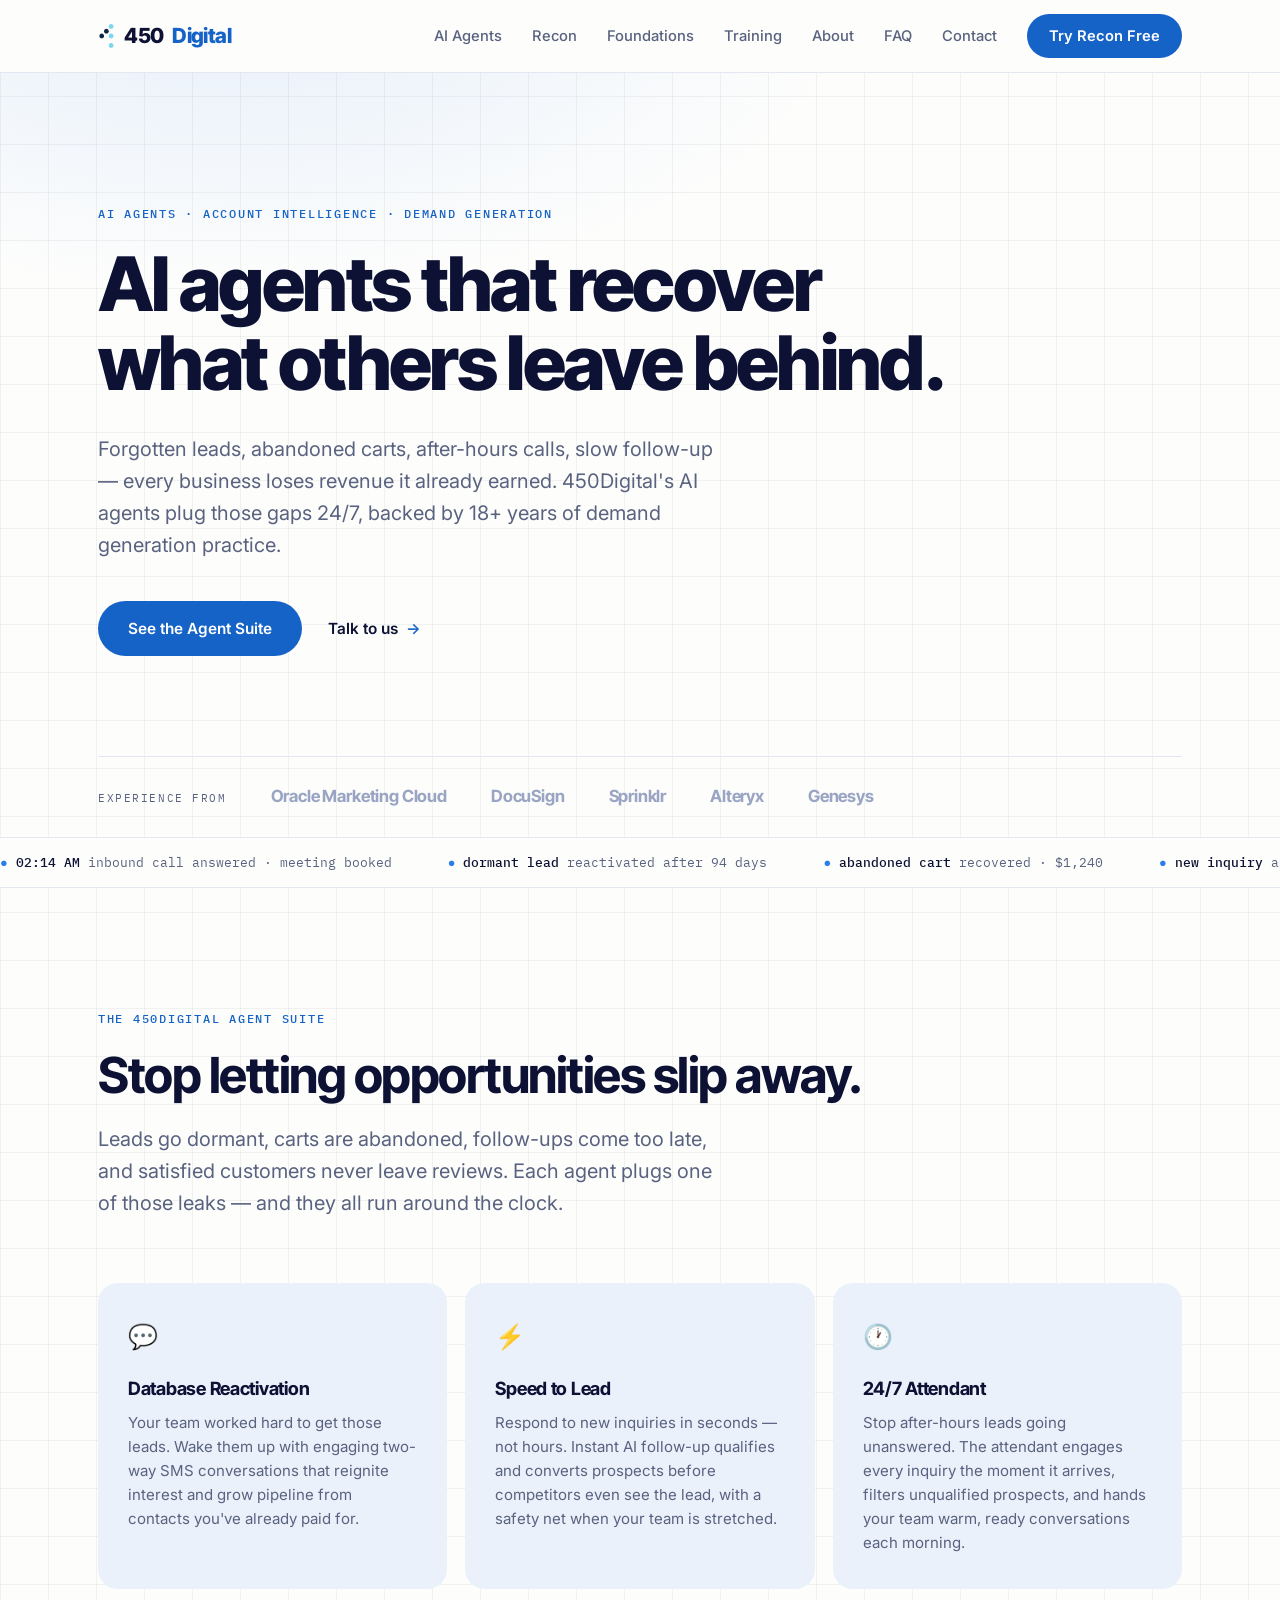
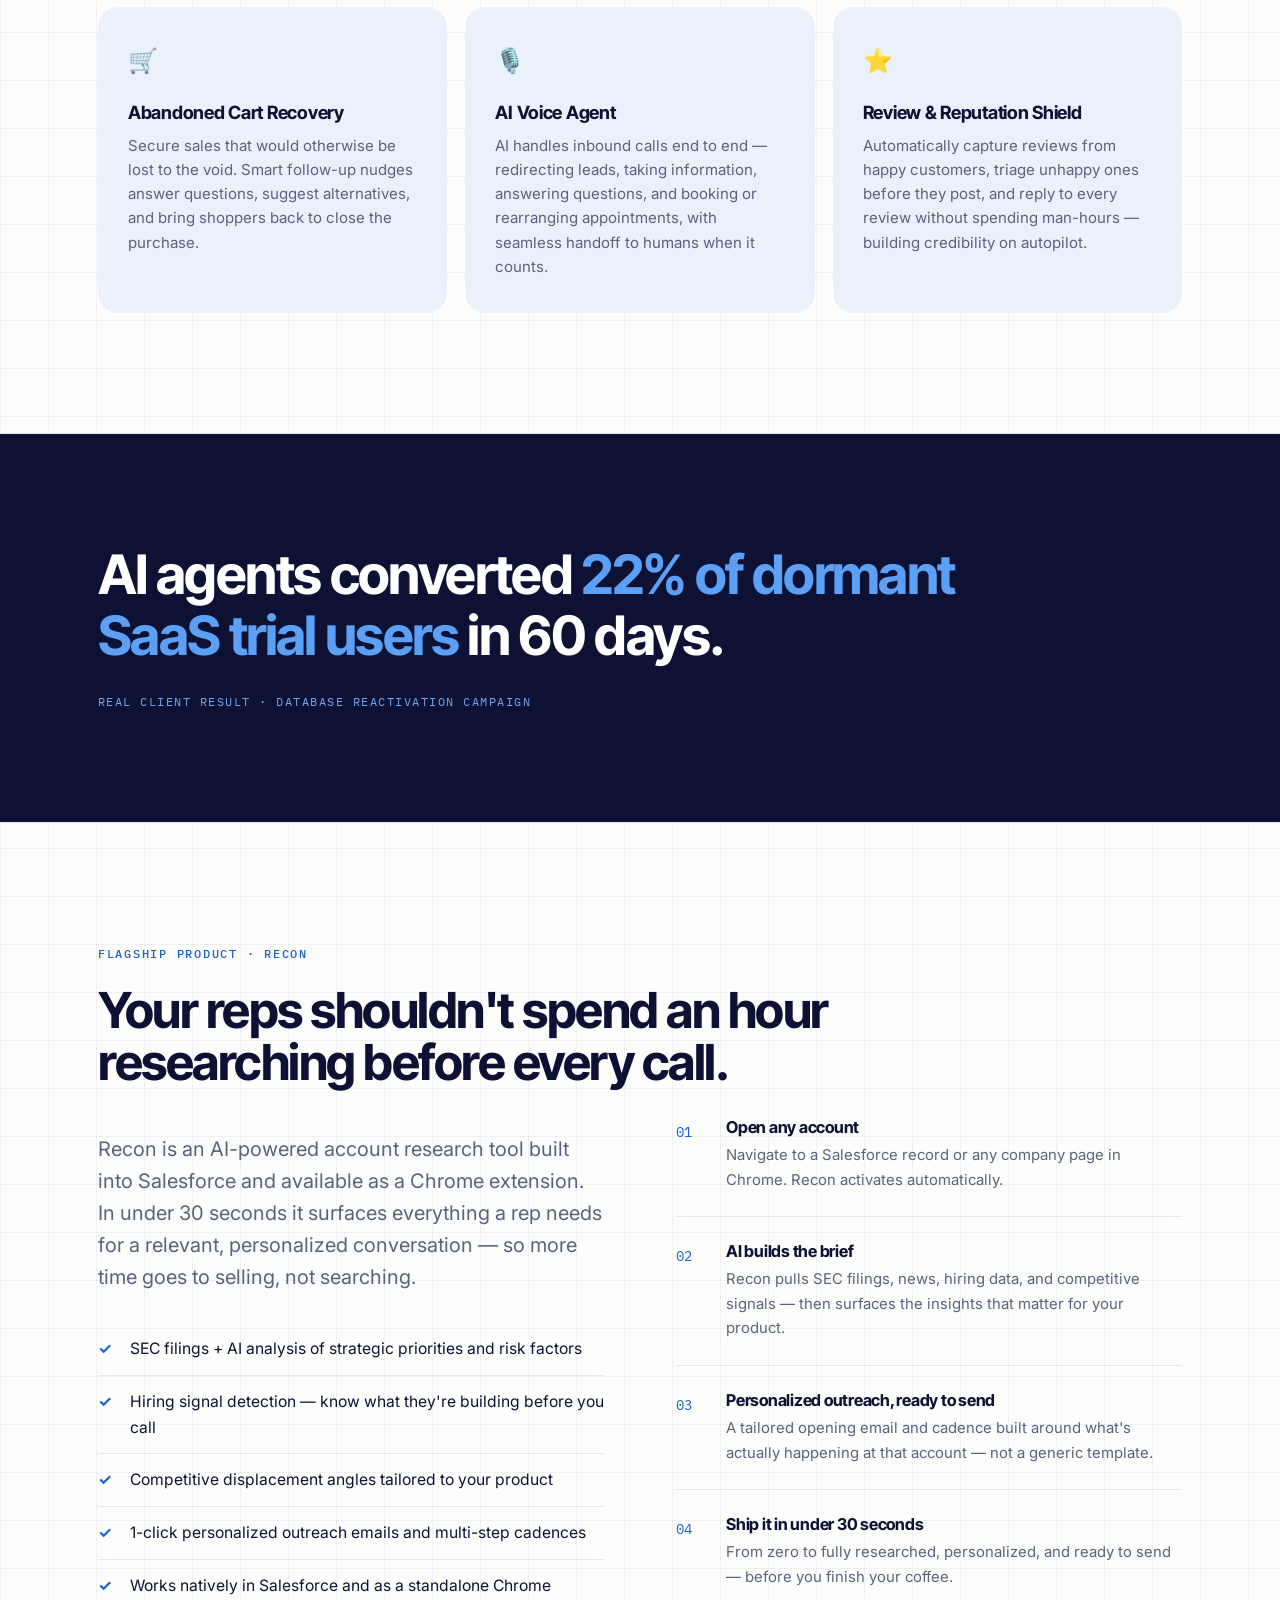
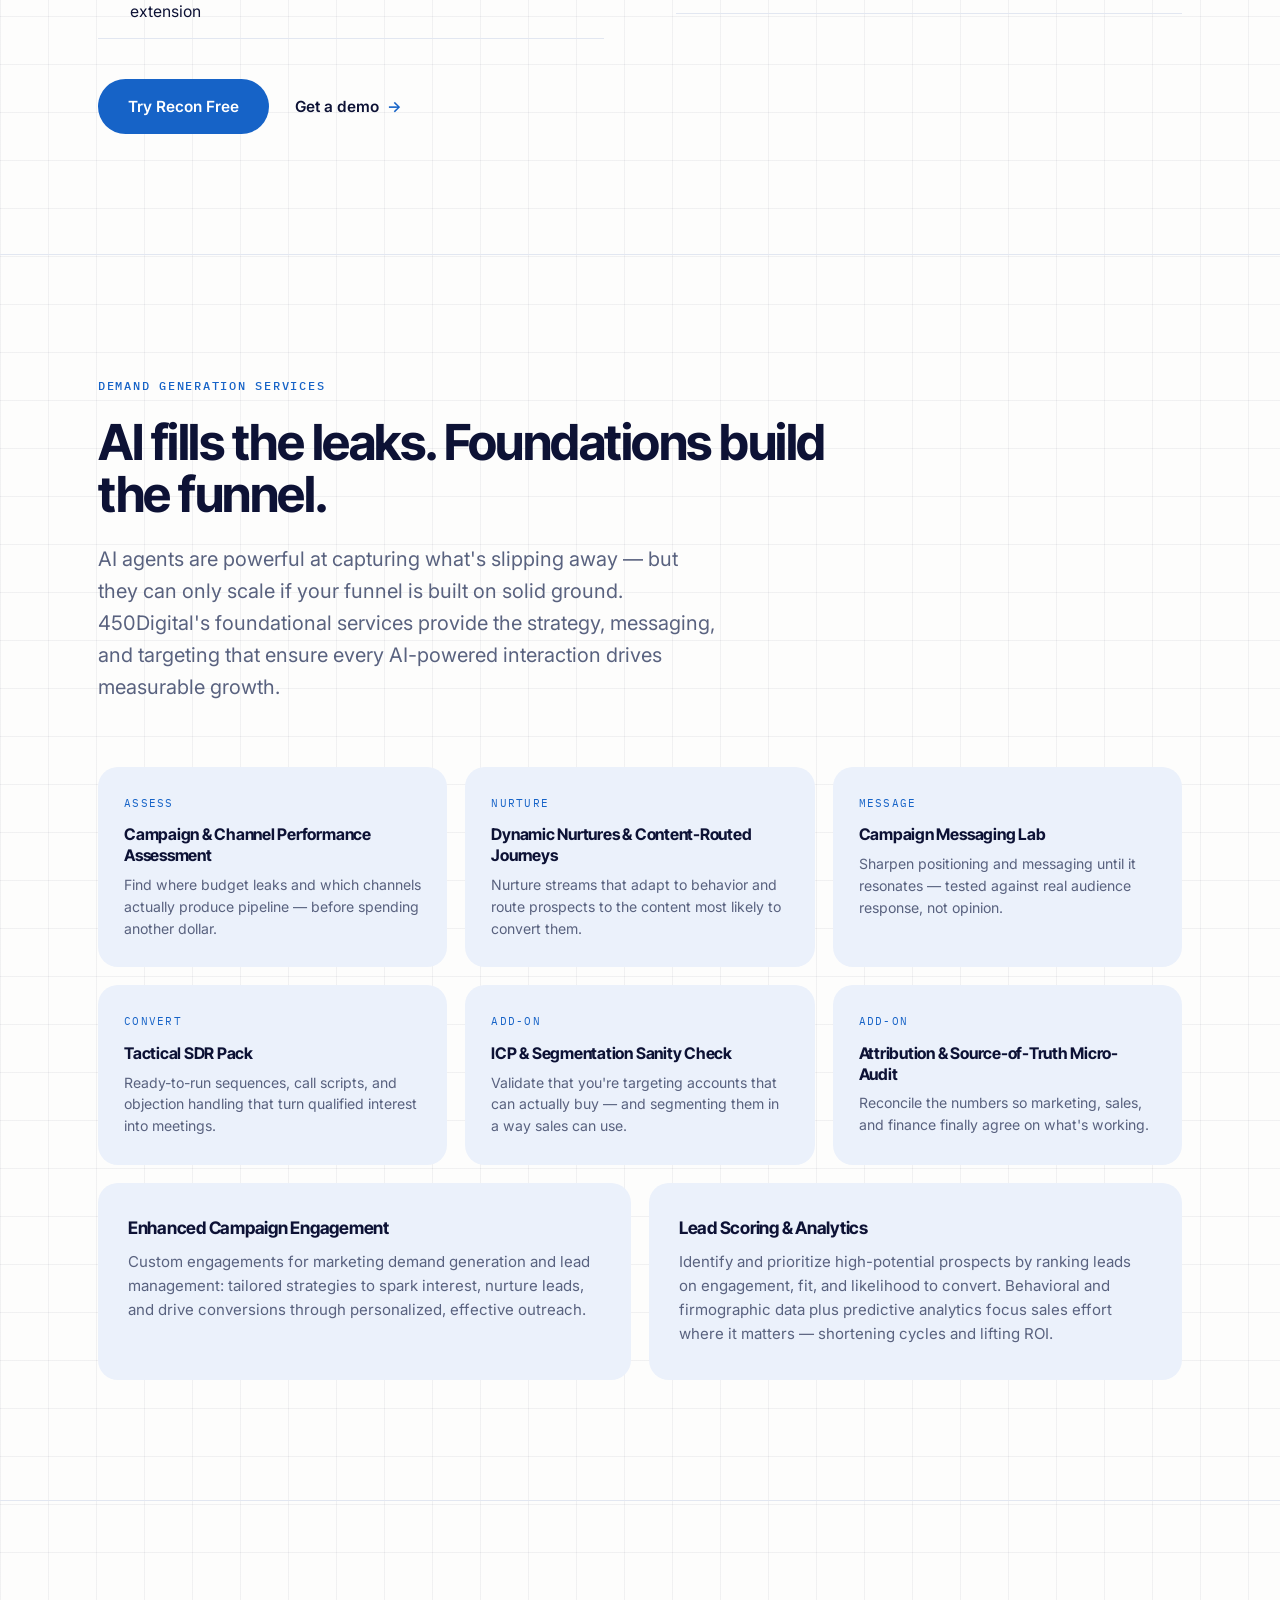
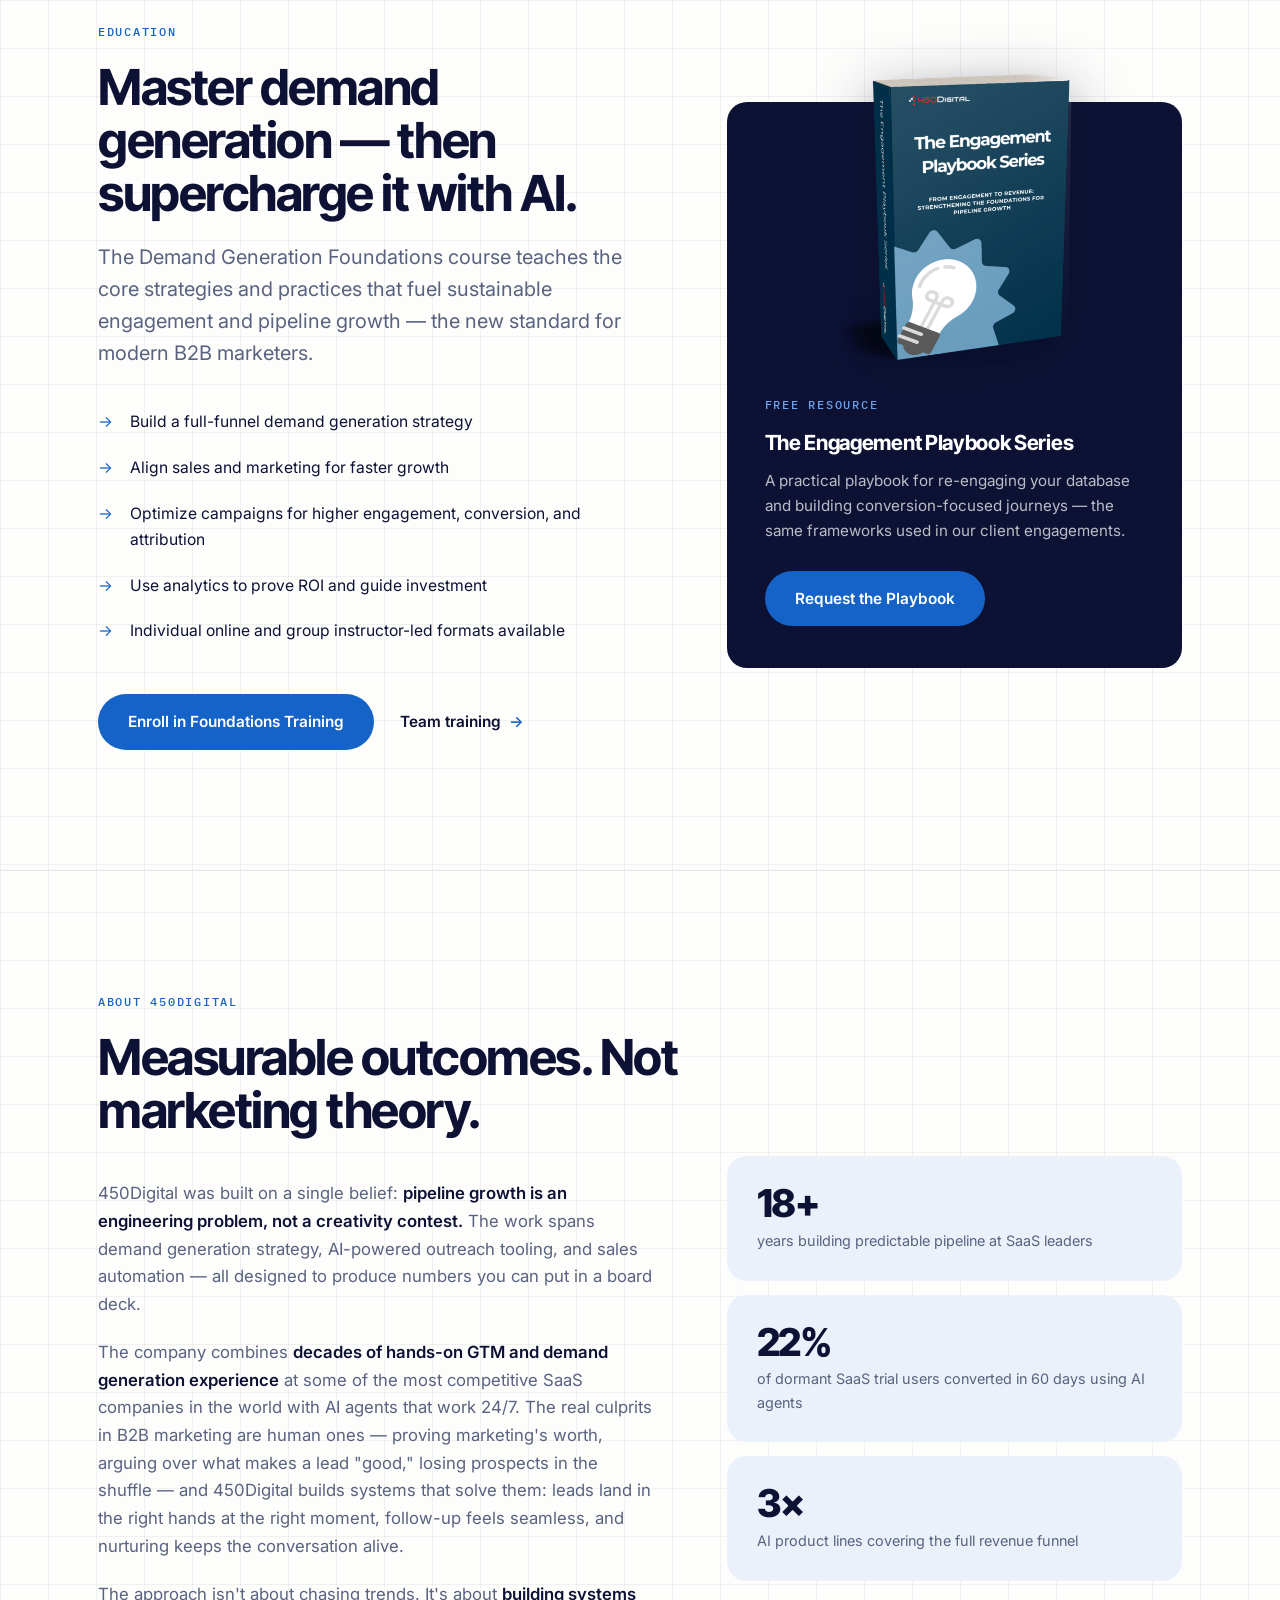
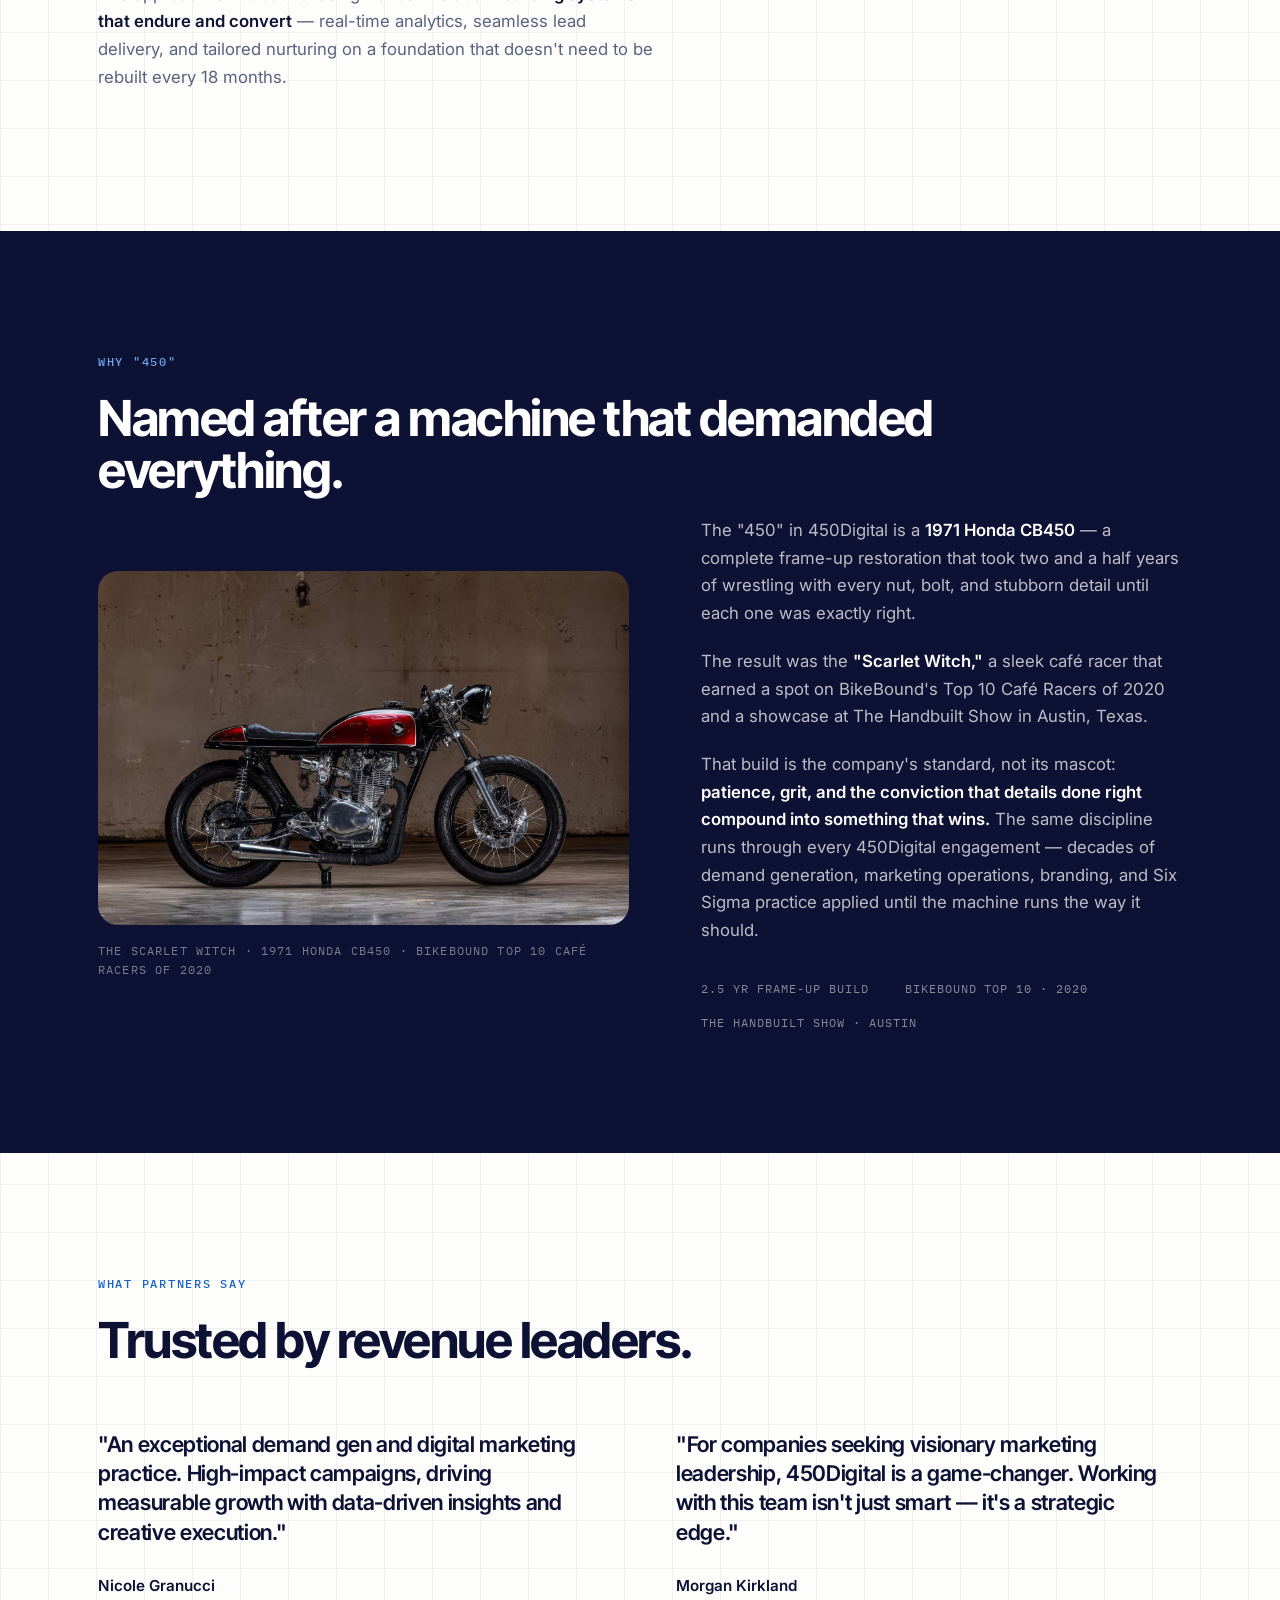
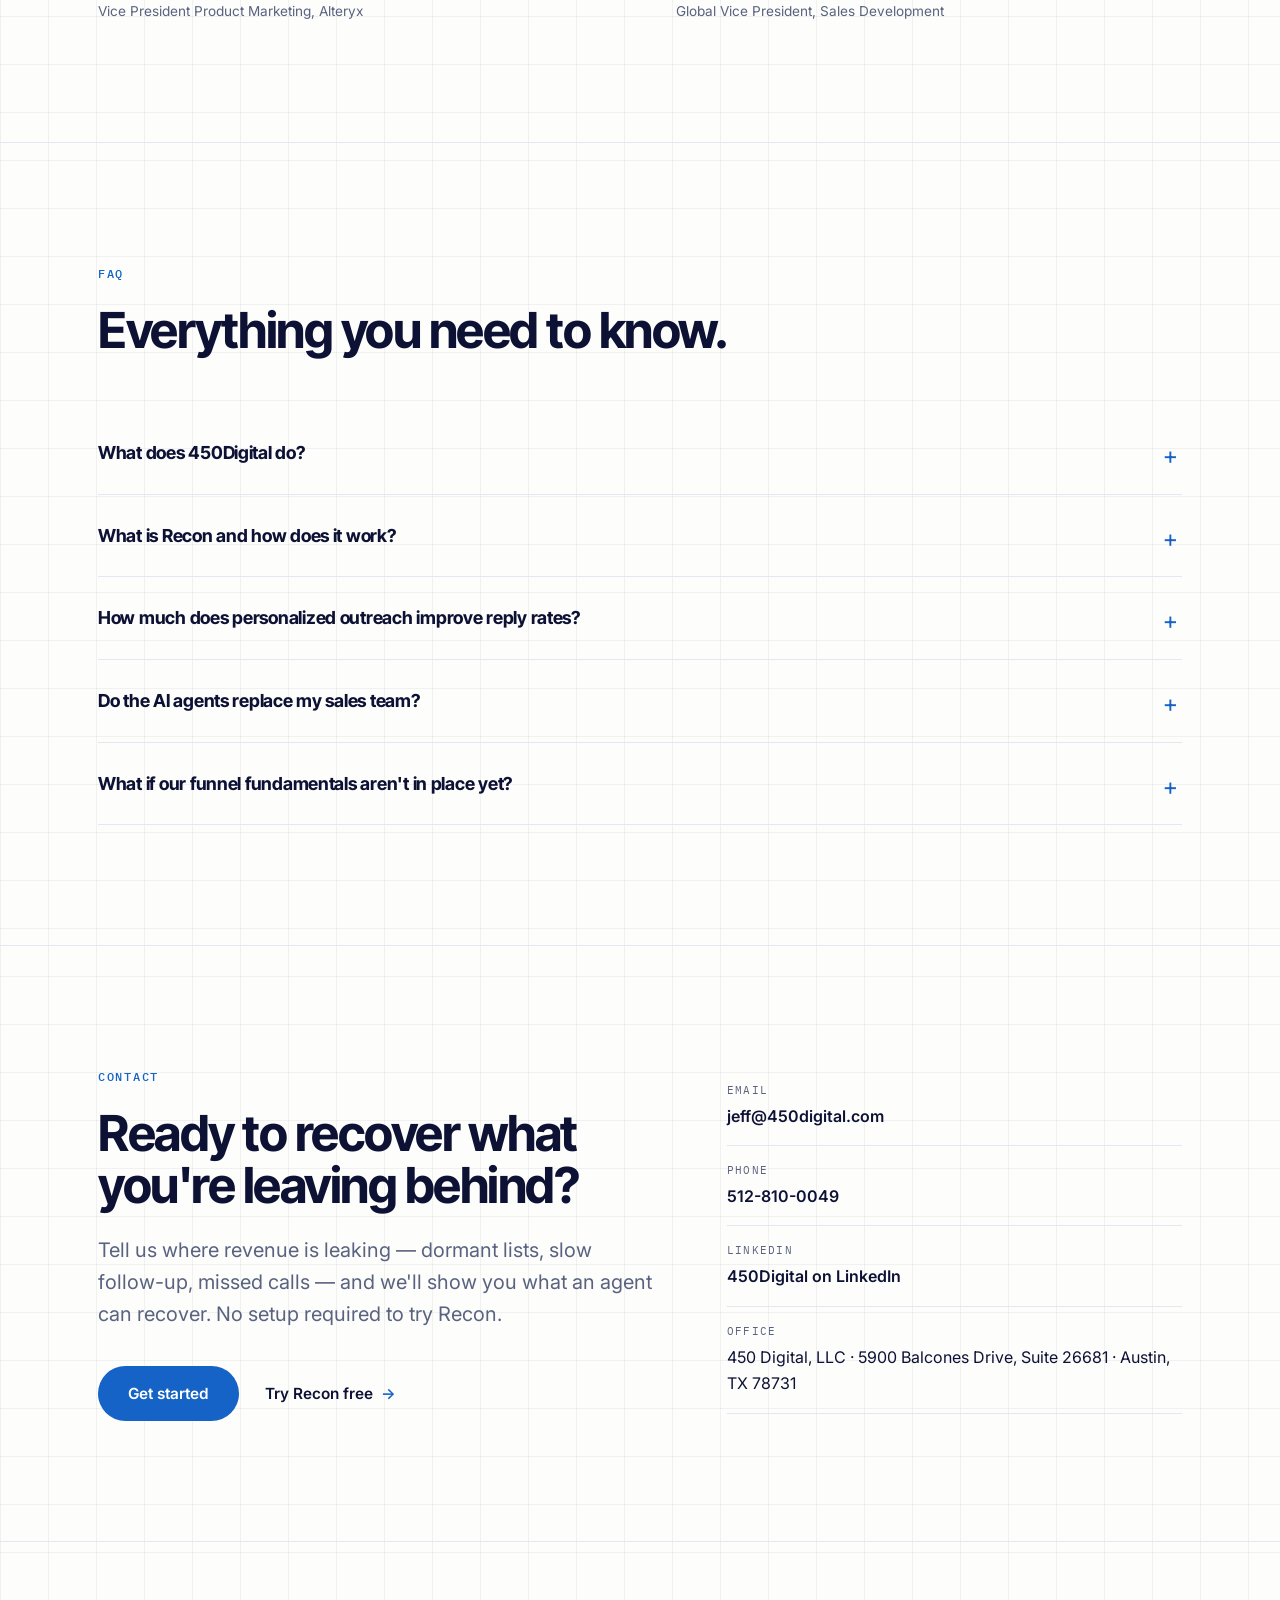
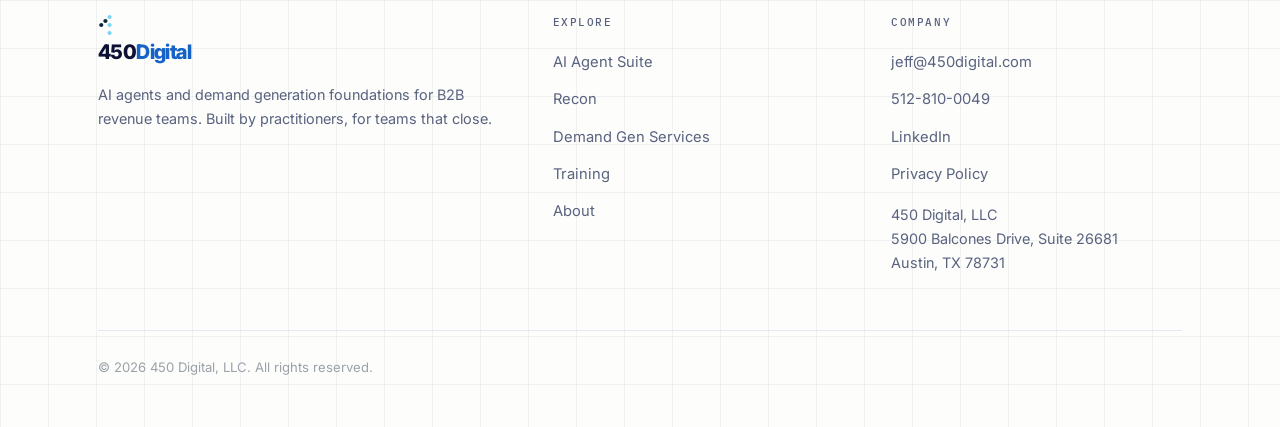
==== commit 90e47e38: "Add files via upload" ====
--- a/index.html
+++ b/index.html
@@ -100,6 +100,7 @@
     ]
   }
   </script>
+  <link rel="icon" type="image/svg+xml" href="/logo-icon.svg" />
   <link rel="preconnect" href="https://fonts.googleapis.com" />
   <link rel="preconnect" href="https://fonts.gstatic.com" crossorigin />
   <link href="https://fonts.googleapis.com/css2?family=Inter+Tight:wght@600;700;800&family=Inter:wght@400;500;600&family=IBM+Plex+Mono:wght@400;500&display=swap" rel="stylesheet" />
@@ -180,6 +181,8 @@
       color: var(--ink); text-decoration: none; letter-spacing: -0.03em;
     }
     .logo span { color: var(--accent); }
+    .logo { display: inline-flex; align-items: center; gap: 9px; }
+    .logo-mark { height: 26px; width: auto; display: block; }
     .nav-links { display: flex; gap: 30px; align-items: center; }
     .nav-links a {
       color: var(--smoke); text-decoration: none; font-size: 0.92rem; font-weight: 500;
@@ -296,6 +299,10 @@
     .training ul li { padding: 10px 0 10px 32px; position: relative; color: var(--ink); font-size: 0.98rem; }
     .training ul li::before { content: "→"; position: absolute; left: 0; color: var(--accent); }
     .playbook { background: var(--navy-deep); border-radius: var(--r-tile); padding: 42px 38px; }
+    .playbook-cover {
+      display: block; width: 62%; max-width: 260px; height: auto;
+      margin: -70px auto 22px; filter: drop-shadow(0 18px 30px rgba(10,14,36,0.45));
+    }
     .playbook h3 { font-size: 1.3rem; margin-bottom: 12px; color: #fff; }
     .playbook p { font-size: 0.95rem; margin-bottom: 28px; color: rgba(255,255,255,0.72); }
     .playbook .eyebrow { color: #6FA5EE; }
@@ -419,7 +426,7 @@
 
 <header>
   <div class="wrap nav">
-    <a class="logo" href="#top">450<span>Digital</span></a>
+    <a class="logo" href="#top"><img class="logo-mark" src="/logo-icon.svg" alt="" />450<span>Digital</span></a>
     <button class="nav-toggle" aria-label="Open menu" onclick="document.querySelector('.nav-links').classList.toggle('open')">☰</button>
     <nav class="nav-links">
       <a href="#agents">AI Agents</a>
@@ -611,6 +618,7 @@
         </div>
       </div>
       <div class="playbook">
+        <img class="playbook-cover" src="/playbook-cover.png" alt="The Engagement Playbook Series — From Engagement to Revenue: Strengthening the Foundations for Pipeline Growth" loading="lazy" />
         <span class="eyebrow" style="margin-bottom:14px;">Free Resource</span>
         <h3>The Engagement Playbook Series</h3>
         <p>A practical playbook for re-engaging your database and building conversion-focused journeys — the same frameworks used in our client engagements.</p>
@@ -746,7 +754,7 @@
   <div class="wrap">
     <div class="foot-grid">
       <div>
-        <div class="foot-logo">450<span>Digital</span></div>
+        <div class="foot-logo"><img class="logo-mark" src="/logo-icon.svg" alt="" style="height:22px;vertical-align:-4px;margin-right:8px;" />450<span>Digital</span></div>
         <p>AI agents and demand generation foundations for B2B revenue teams. Built by practitioners, for teams that close.</p>
       </div>
       <div>
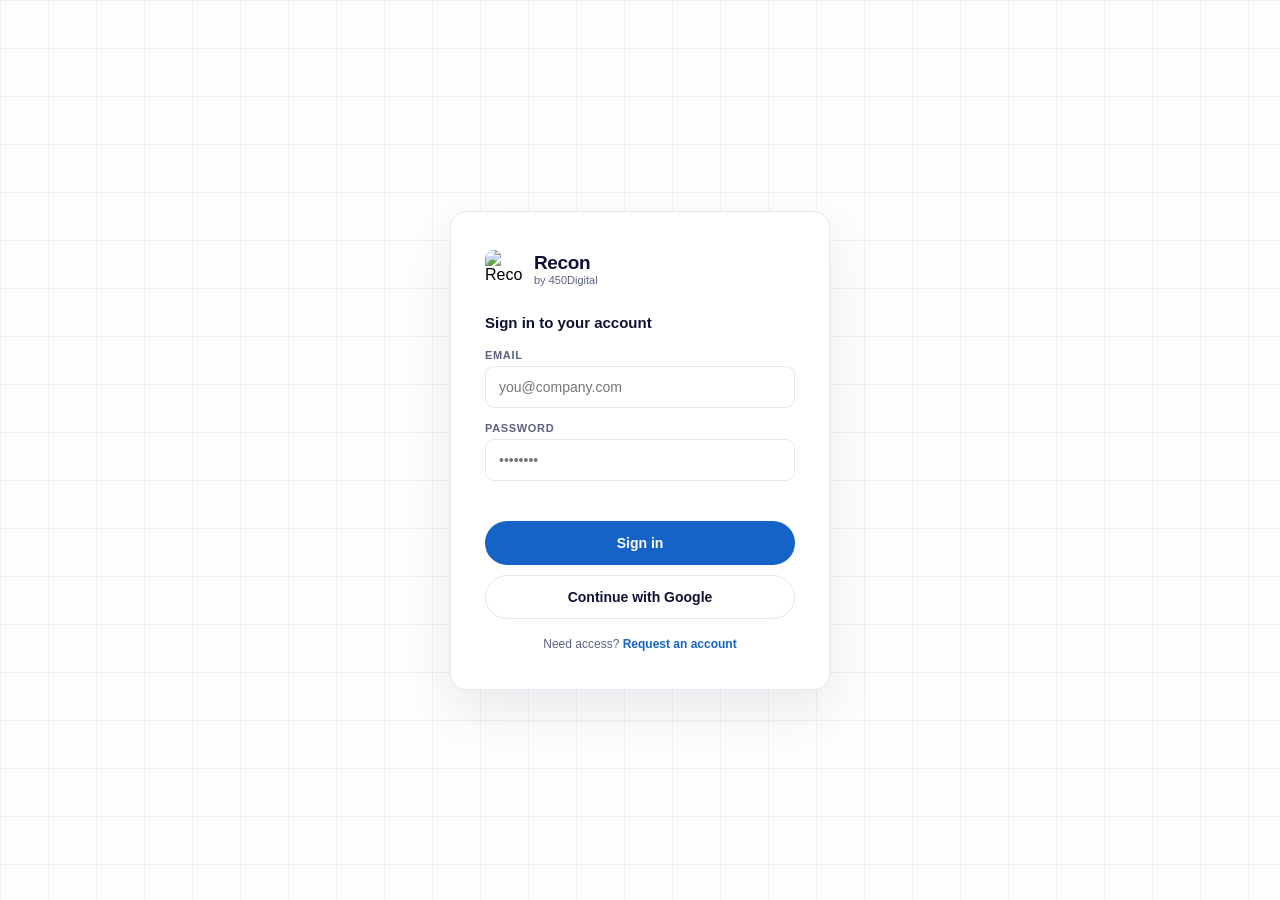
==== commit b281ab5b: "Add files via upload" ====
--- a/index.html
+++ b/index.html
@@ -3,784 +3,72 @@
 <head>
   <meta charset="UTF-8" />
   <meta name="viewport" content="width=device-width, initial-scale=1.0" />
-  <title>450Digital — AI Agents & Demand Generation for B2B Revenue Teams</title>
-  <meta name="description" content="450Digital builds AI agents that recover lost revenue — dormant leads, abandoned carts, missed calls — plus Recon, the AI account intelligence tool, all on proven demand generation foundations." />
-  <link rel="canonical" href="https://www.450digital.com/" />
-  <meta name="robots" content="index, follow, max-image-preview:large" />
-  <meta name="theme-color" content="#0D1235" />
-
-  <!-- Open Graph -->
-  <meta property="og:type" content="website" />
-  <meta property="og:site_name" content="450Digital" />
-  <meta property="og:title" content="450Digital — AI Agents & Demand Generation for B2B Revenue Teams" />
-  <meta property="og:description" content="AI agents that recover what others leave behind: dormant leads, abandoned carts, after-hours calls. Plus Recon — AI account intelligence in under 30 seconds." />
-  <meta property="og:url" content="https://www.450digital.com/" />
-  <meta property="og:image" content="https://www.450digital.com/scarlet-witch.jpg" />
-  <meta property="og:image:alt" content="The Scarlet Witch — the hand-restored 1971 Honda CB450 café racer that gave 450Digital its name" />
-
-  <!-- Twitter -->
-  <meta name="twitter:card" content="summary_large_image" />
-  <meta name="twitter:title" content="450Digital — AI Agents & Demand Generation for B2B Revenue Teams" />
-  <meta name="twitter:description" content="AI agents that recover what others leave behind: dormant leads, abandoned carts, after-hours calls. Plus Recon — AI account intelligence in under 30 seconds." />
-  <meta name="twitter:image" content="https://www.450digital.com/scarlet-witch.jpg" />
-
-  <!-- Structured data -->
-  <script type="application/ld+json">
-  {
-    "@context": "https://schema.org",
-    "@graph": [
-      {
-        "@type": "Organization",
-        "@id": "https://www.450digital.com/#org",
-        "name": "450 Digital, LLC",
-        "alternateName": "450Digital",
-        "url": "https://www.450digital.com/",
-        "email": "jeff@450digital.com",
-        "telephone": "+1-512-810-0049",
-        "address": {
-          "@type": "PostalAddress",
-          "streetAddress": "5900 Balcones Drive, Suite 26681",
-          "addressLocality": "Austin",
-          "addressRegion": "TX",
-          "postalCode": "78731",
-          "addressCountry": "US"
-        },
-        "sameAs": ["https://www.linkedin.com/company/450digital"],
-        "description": "450Digital builds AI-powered revenue tools for B2B teams: AI agents that recover dormant leads, abandoned carts, and after-hours inquiries; Recon, an AI account intelligence tool for Salesforce and Chrome; and demand generation services and training.",
-        "knowsAbout": ["demand generation", "AI sales agents", "account intelligence", "lead scoring", "B2B marketing", "sales automation"]
-      },
-      {
-        "@type": "WebSite",
-        "@id": "https://www.450digital.com/#website",
-        "url": "https://www.450digital.com/",
-        "name": "450Digital",
-        "publisher": { "@id": "https://www.450digital.com/#org" }
-      },
-      {
-        "@type": "SoftwareApplication",
-        "name": "Recon",
-        "applicationCategory": "BusinessApplication",
-        "operatingSystem": "Web, Chrome, Salesforce",
-        "url": "https://scout.450digital.com",
-        "description": "Recon is an AI-powered account research tool that works as a Chrome extension and integrates natively with Salesforce. It surfaces SEC filings analysis, hiring signals, competitive angles, and personalized outreach for any account in under 30 seconds.",
-        "offers": { "@type": "Offer", "price": "0", "priceCurrency": "USD", "description": "Free trial" },
-        "publisher": { "@id": "https://www.450digital.com/#org" }
-      },
-      {
-        "@type": "FAQPage",
-        "@id": "https://www.450digital.com/#faq",
-        "mainEntity": [
-          {
-            "@type": "Question",
-            "name": "What does 450Digital do?",
-            "acceptedAnswer": { "@type": "Answer", "text": "450Digital builds AI-powered revenue tools for B2B teams. The flagship product, Recon, gives reps instant account intelligence — financials, hiring signals, competitive context, and personalized outreach — in under 30 seconds. The Agent Suite covers SMS and voice agents that reactivate dormant pipeline, recover abandoned carts, answer after-hours inquiries, and protect your reputation. Foundational demand generation services and training tie it all together." }
-          },
-          {
-            "@type": "Question",
-            "name": "What is Recon and how does it work?",
-            "acceptedAnswer": { "@type": "Answer", "text": "Recon is an AI account research tool that works as a Chrome extension and integrates natively with Salesforce. When a rep opens any prospect account, Recon automatically pulls SEC filings, recent news, hiring trends, and competitive signals — then surfaces the insights most relevant to your product, along with a personalized outreach email and multi-step cadence. The full brief is ready in under 30 seconds." }
-          },
-          {
-            "@type": "Question",
-            "name": "How much does personalized outreach improve reply rates?",
-            "acceptedAnswer": { "@type": "Answer", "text": "Personalized outreach based on real account intelligence consistently achieves 2–3× higher reply rates than generic templated messaging. The difference is relevance — when a rep references a buyer's actual strategic priorities, recent announcements, or hiring signals, the message stands out. Recon automates the research required to make every message that specific." }
-          },
-          {
-            "@type": "Question",
-            "name": "Do the AI agents replace my sales team?",
-            "acceptedAnswer": { "@type": "Answer", "text": "No — they handle the work your team would never get around to doing: reviving old databases, answering at 2 AM, chasing abandoned carts, replying to reviews. Every agent hands warm, qualified conversations to humans at the right moment, so reps spend their time closing rather than chasing." }
-          },
-          {
-            "@type": "Question",
-            "name": "What if our funnel fundamentals aren't in place yet?",
-            "acceptedAnswer": { "@type": "Answer", "text": "That's exactly what the Foundations services are for. Assessments, messaging work, nurture design, and attribution audits get the strategy right so AI has something solid to amplify — and the Demand Generation Foundations training brings your team along." }
-          }
-        ]
-      }
-    ]
-  }
-  </script>
-  <link rel="icon" type="image/svg+xml" href="/logo-icon.svg" />
-  <link rel="preconnect" href="https://fonts.googleapis.com" />
-  <link rel="preconnect" href="https://fonts.gstatic.com" crossorigin />
-  <link href="https://fonts.googleapis.com/css2?family=Inter+Tight:wght@600;700;800&family=Inter:wght@400;500;600&family=IBM+Plex+Mono:wght@400;500&display=swap" rel="stylesheet" />
+  <title>Sign in — Recon</title>
+  <meta name="robots" content="noindex" />
+  <link rel="icon" type="image/png" href="icons/icon32.png" />
+  <script src="https://cdn.jsdelivr.net/npm/@supabase/supabase-js@2"></script>
   <style>
-    :root {
-      --ink: #0D1235;
-      --smoke: #59627F;
-      --paper: #FDFDFC;
-      --fog: #EBF1FB;
-      --hairline: #E2E7F1;
-      --accent: #1663C7;
-      --azure: #2B7DE9;
-      --navy-deep: #0D1235;
-      --grid: rgba(13, 18, 53, 0.05);
-      --r-tile: 20px;
-      --r-pill: 999px;
+    :root { --navy:#0D1235; --azure:#2B7DE9; --accent:#1663C7; --muted:#59627F; --line:#E2E7F1; }
+    * { margin:0; padding:0; box-sizing:border-box; }
+    body {
+      font-family:'Inter',-apple-system,sans-serif; min-height:100vh;
+      display:flex; align-items:center; justify-content:center;
+      background:#FDFDFC;
+      background-image:linear-gradient(rgba(13,18,53,0.05) 1px,transparent 1px),linear-gradient(90deg,rgba(13,18,53,0.05) 1px,transparent 1px);
+      background-size:48px 48px;
     }
-    * { margin: 0; padding: 0; box-sizing: border-box; }
-    html { scroll-behavior: smooth; }
-    @media (prefers-reduced-motion: reduce) { html { scroll-behavior: auto; } }
-    body {
-      font-family: 'Inter', -apple-system, sans-serif;
-      color: var(--ink);
-      background-color: var(--paper);
-      background-image:
-        linear-gradient(var(--grid) 1px, transparent 1px),
-        linear-gradient(90deg, var(--grid) 1px, transparent 1px);
-      background-size: 48px 48px;
-      line-height: 1.65;
-      font-size: 16.5px;
-      -webkit-font-smoothing: antialiased;
+    .card {
+      width:380px; background:#fff; border:1px solid var(--line);
+      border-radius:16px; padding:38px 34px; box-shadow:0 20px 50px rgba(13,18,53,0.08);
     }
-    .wrap { max-width: 1140px; margin: 0 auto; padding: 0 28px; }
-    section { padding: 120px 0; }
-    .rule { border: 0; border-top: 1px solid var(--hairline); }
-
-    h1, h2, h3 {
-      font-family: 'Inter Tight', 'Inter', sans-serif;
-      color: var(--ink); line-height: 1.06; letter-spacing: -0.035em;
+    .logo-row { display:flex; align-items:center; gap:11px; margin-bottom:26px; }
+    .logo-row img { width:38px; height:38px; border-radius:9px; }
+    .logo-name { font-size:19px; font-weight:800; color:var(--navy); letter-spacing:-0.02em; }
+    .logo-sub { font-size:11px; color:var(--muted); }
+    h1 { font-size:15px; color:var(--navy); margin-bottom:18px; font-weight:600; }
+    label { display:block; font-size:11px; font-weight:600; color:var(--muted); text-transform:uppercase; letter-spacing:0.06em; margin-bottom:5px; }
+    input {
+      width:100%; height:42px; padding:0 13px; margin-bottom:14px;
+      border:1px solid var(--line); border-radius:9px; font-size:14px;
     }
-    h1 { font-size: clamp(2.7rem, 6.4vw, 4.7rem); font-weight: 800; }
-    h2 { font-size: clamp(2rem, 4.4vw, 3.1rem); font-weight: 700; letter-spacing: -0.03em; }
-    h3 { font-size: 1.14rem; font-weight: 700; letter-spacing: -0.015em; line-height: 1.3; }
-    p { color: var(--smoke); }
-    .lead { font-size: clamp(1.08rem, 1.6vw, 1.25rem); max-width: 620px; line-height: 1.6; }
-    .measure { max-width: 780px; }
-
-    .eyebrow {
-      font-family: 'IBM Plex Mono', monospace;
-      font-size: 0.78rem; font-weight: 500;
-      letter-spacing: 0.14em; text-transform: uppercase;
-      color: var(--accent); display: block; margin-bottom: 20px;
+    input:focus { outline:none; border-color:var(--accent); }
+    .btn {
+      width:100%; height:44px; border:none; border-radius:999px; font-size:14px;
+      font-weight:600; cursor:pointer; margin-bottom:10px;
     }
-
-    .btn {
-      display: inline-flex; align-items: center; gap: 8px;
-      padding: 15px 30px; border-radius: var(--r-pill);
-      font-weight: 600; font-size: 0.96rem; text-decoration: none;
-      transition: transform .12s ease, background .15s ease, color .15s ease;
-    }
-    .btn-ink { background: var(--accent); color: #fff; }
-    .btn-ink:hover { background: #1152A6; transform: translateY(-1px); }
-    .btn-quiet { color: var(--ink); padding: 15px 6px; }
-    .btn-quiet::after { content: "→"; color: var(--accent); transition: transform .15s ease; }
-    .btn-quiet:hover::after { transform: translateX(4px); }
-    .btn:focus-visible, a:focus-visible { outline: 3px solid var(--accent); outline-offset: 3px; border-radius: 6px; }
-
-    /* Nav */
-    header {
-      position: sticky; top: 0; z-index: 50;
-      background: rgba(253, 253, 252, 0.85);
-      backdrop-filter: blur(14px); -webkit-backdrop-filter: blur(14px);
-      border-bottom: 1px solid var(--hairline);
-    }
-    .nav { display: flex; align-items: center; justify-content: space-between; height: 72px; }
-    .logo {
-      font-family: 'Inter Tight', sans-serif; font-weight: 800; font-size: 1.3rem;
-      color: var(--ink); text-decoration: none; letter-spacing: -0.03em;
-    }
-    .logo span { color: var(--accent); }
-    .logo { display: inline-flex; align-items: center; gap: 9px; }
-    .logo-mark { height: 26px; width: auto; display: block; }
-    .nav-links { display: flex; gap: 30px; align-items: center; }
-    .nav-links a {
-      color: var(--smoke); text-decoration: none; font-size: 0.92rem; font-weight: 500;
-    }
-    .nav-links a:hover { color: var(--ink); }
-    .nav-cta {
-      background: var(--accent); color: #fff !important;
-      padding: 10px 22px; border-radius: var(--r-pill); font-weight: 600 !important;
-    }
-    .nav-cta:hover { background: #1152A6; }
-    .nav-toggle { display: none; background: none; border: 0; color: var(--ink); font-size: 1.6rem; cursor: pointer; }
-
-    /* Hero */
-    .hero {
-      padding: 130px 0 0;
-      background: radial-gradient(1000px 460px at 18% -8%, rgba(43,125,233,0.10), transparent 62%);
-    }
-    .hero h1 { max-width: 900px; }
-    .hero .lead { margin: 30px 0 40px; }
-    .hero-actions { display: flex; gap: 20px; align-items: center; flex-wrap: wrap; }
-
-    /* Experience strip */
-    .exp {
-      margin-top: 100px; padding: 26px 0;
-      border-top: 1px solid var(--hairline);
-      display: flex; gap: 18px 44px; flex-wrap: wrap; align-items: baseline;
-    }
-    .exp .k {
-      font-family: 'IBM Plex Mono', monospace; font-size: 0.7rem;
-      text-transform: uppercase; letter-spacing: 0.14em; color: var(--smoke);
-    }
-    .exp span:not(.k) {
-      font-family: 'Inter Tight', sans-serif; font-weight: 700; font-size: 1.05rem;
-      color: #9AA5C4; letter-spacing: -0.01em;
-    }
-
-    /* Recovery ledger */
-    .ledger {
-      border-top: 1px solid var(--hairline); border-bottom: 1px solid var(--hairline);
-      overflow: hidden; padding: 14px 0; background: var(--paper);
-    }
-    .ledger-track {
-      display: flex; gap: 56px; width: max-content;
-      animation: ledger 45s linear infinite;
-      font-family: 'IBM Plex Mono', monospace; font-size: 0.8rem;
-      color: var(--smoke); white-space: nowrap;
-    }
-    .ledger-track b { color: var(--ink); font-weight: 500; }
-    .ledger-track .dot { color: var(--azure); }
-    @keyframes ledger { from { transform: translateX(0); } to { transform: translateX(-50%); } }
-    @media (prefers-reduced-motion: reduce) { .ledger-track { animation: none; } }
-
-    /* Agent tiles */
-    .grid-3 { display: grid; grid-template-columns: repeat(3, 1fr); gap: 18px; margin-top: 64px; }
-    .tile {
-      background: var(--fog); border-radius: var(--r-tile);
-      padding: 34px 30px;
-      transition: transform .15s ease;
-    }
-    .tile:hover { transform: translateY(-3px); }
-    .tile .icon { font-size: 1.5rem; margin-bottom: 20px; display: block; }
-    .tile h3 { margin-bottom: 10px; }
-    .tile p { font-size: 0.94rem; line-height: 1.6; }
-
-    /* Pull-quote stat */
-    .pull { padding: 110px 0; background: var(--navy-deep); }
-    .pull blockquote {
-      font-family: 'Inter Tight', sans-serif; font-weight: 700;
-      font-size: clamp(1.9rem, 4.6vw, 3.4rem); line-height: 1.12;
-      letter-spacing: -0.03em; color: #fff; max-width: 980px;
-    }
-    .pull blockquote em { font-style: normal; color: #5CA0F5; }
-    .pull cite {
-      display: block; margin-top: 26px; font-style: normal;
-      font-family: 'IBM Plex Mono', monospace; font-size: 0.78rem;
-      color: #6FA5EE; letter-spacing: 0.12em; text-transform: uppercase;
-    }
-
-    /* Recon */
-    .recon-grid { display: grid; grid-template-columns: 1fr 1fr; gap: 72px; align-items: start; margin-top: 20px; }
-    .recon ul { list-style: none; margin-top: 30px; }
-    .recon ul li {
-      padding: 13px 0 13px 32px; position: relative;
-      color: var(--ink); font-size: 0.98rem; border-bottom: 1px solid var(--hairline);
-    }
-    .recon ul li::before { content: "✓"; position: absolute; left: 0; color: var(--accent); font-weight: 700; }
-    .steps { margin-top: 8px; }
-    .step { display: flex; gap: 22px; padding: 24px 0; border-bottom: 1px solid var(--hairline); }
-    .step:first-child { padding-top: 0; }
-    .step-num {
-      font-family: 'IBM Plex Mono', monospace; color: var(--accent);
-      font-size: 0.85rem; padding-top: 4px; min-width: 28px;
-    }
-    .step h3 { font-size: 1.02rem; margin-bottom: 5px; }
-    .step p { font-size: 0.93rem; }
-    .recon-actions { margin-top: 40px; display: flex; gap: 20px; align-items: center; flex-wrap: wrap; }
-
-    /* Foundations */
-    .chips { display: grid; grid-template-columns: repeat(3, 1fr); gap: 18px; margin-top: 64px; }
-    .chip { background: var(--fog); border-radius: var(--r-tile); padding: 28px 26px; }
-    .chip .tag {
-      font-family: 'IBM Plex Mono', monospace; font-size: 0.66rem;
-      color: var(--accent); text-transform: uppercase; letter-spacing: 0.12em;
-      display: block; margin-bottom: 12px;
-    }
-    .chip h3 { font-size: 1rem; margin-bottom: 8px; }
-    .chip p { font-size: 0.88rem; line-height: 1.55; }
-    .svc-2 { display: grid; grid-template-columns: 1fr 1fr; gap: 18px; margin-top: 18px; }
-    .svc-2 .tile h3 { font-size: 1.08rem; }
-
-    /* Training */
-    .training-grid { display: grid; grid-template-columns: 1.1fr 0.9fr; gap: 72px; align-items: center; }
-    .training ul { list-style: none; margin: 30px 0 40px; }
-    .training ul li { padding: 10px 0 10px 32px; position: relative; color: var(--ink); font-size: 0.98rem; }
-    .training ul li::before { content: "→"; position: absolute; left: 0; color: var(--accent); }
-    .playbook { background: var(--navy-deep); border-radius: var(--r-tile); padding: 42px 38px; }
-    .playbook-cover {
-      display: block; width: 62%; max-width: 260px; height: auto;
-      margin: -70px auto 22px; filter: drop-shadow(0 18px 30px rgba(10,14,36,0.45));
-    }
-    .playbook h3 { font-size: 1.3rem; margin-bottom: 12px; color: #fff; }
-    .playbook p { font-size: 0.95rem; margin-bottom: 28px; color: rgba(255,255,255,0.72); }
-    .playbook .eyebrow { color: #6FA5EE; }
-
-    /* About */
-    .about-grid { display: grid; grid-template-columns: 1.1fr 0.9fr; gap: 72px; margin-top: 20px; }
-    .about-copy p { margin-bottom: 20px; font-size: 1.05rem; }
-    .about-copy strong { color: var(--ink); font-weight: 600; }
-    .about-stats { display: grid; gap: 14px; align-content: start; }
-    .about-stat { background: var(--fog); border-radius: var(--r-tile); padding: 28px 30px; }
-    .about-stat .num {
-      font-family: 'Inter Tight', sans-serif; font-size: 2.4rem; font-weight: 800;
-      color: var(--ink); letter-spacing: -0.04em; line-height: 1;
-    }
-    .about-stat .lbl { font-size: 0.9rem; color: var(--smoke); margin-top: 6px; }
-
-    /* Origin — the one dark moment */
-    .origin { background: var(--navy-deep); border-radius: 0; }
-    .origin .eyebrow { color: #6FA5EE; }
-    .origin h2 { color: #fff; }
-    .origin-grid { display: grid; grid-template-columns: 1.05fr 0.95fr; gap: 72px; align-items: center; margin-top: 20px; }
-    .origin figure { margin: 0; }
-    .origin img { width: 100%; height: auto; display: block; border-radius: var(--r-tile); }
-    .origin figcaption {
-      font-family: 'IBM Plex Mono', monospace; font-size: 0.72rem;
-      letter-spacing: 0.1em; text-transform: uppercase;
-      color: rgba(255,255,255,0.45); margin-top: 16px;
-    }
-    .origin-copy p { color: rgba(255,255,255,0.72); margin-bottom: 20px; font-size: 1.05rem; }
-    .origin-copy strong { color: #fff; font-weight: 600; }
-    .origin-specs {
-      display: flex; gap: 14px 36px; flex-wrap: wrap; margin-top: 34px;
-      font-family: 'IBM Plex Mono', monospace; font-size: 0.76rem;
-      color: rgba(255,255,255,0.5); letter-spacing: 0.08em; text-transform: uppercase;
-    }
-
-    /* Testimonials */
-    .quote-grid { display: grid; grid-template-columns: 1fr 1fr; gap: 72px; margin-top: 64px; }
-    .quote p {
-      font-family: 'Inter Tight', sans-serif; font-weight: 600;
-      color: var(--ink); font-size: 1.35rem; line-height: 1.35; letter-spacing: -0.015em;
-    }
-    .quote cite { display: block; margin-top: 26px; font-style: normal; font-weight: 600; color: var(--ink); font-size: 0.95rem; }
-    .quote .role { color: var(--smoke); font-size: 0.85rem; font-weight: 400; display: block; margin-top: 2px; }
-
-    /* FAQ */
-    details { border-bottom: 1px solid var(--hairline); padding: 26px 0; }
-    details summary {
-      cursor: pointer; font-family: 'Inter Tight', sans-serif; font-weight: 700;
-      color: var(--ink); font-size: 1.12rem; letter-spacing: -0.015em;
-      list-style: none; position: relative; padding-right: 40px;
-    }
-    details summary::-webkit-details-marker { display: none; }
-    details summary::after {
-      content: "+"; position: absolute; right: 4px; top: -2px;
-      color: var(--accent); font-size: 1.5rem; font-weight: 400;
-    }
-    details[open] summary::after { content: "–"; }
-    details p { margin-top: 14px; font-size: 0.97rem; max-width: 820px; }
-    .faq-list { margin-top: 56px; }
-
-    /* Contact */
-    .contact-grid { display: grid; grid-template-columns: 1.1fr 0.9fr; gap: 72px; align-items: center; }
-    .contact-list { list-style: none; margin-top: 8px; }
-    .contact-list li { padding: 16px 0; border-bottom: 1px solid var(--hairline); font-size: 1rem; }
-    .contact-list li:first-child { padding-top: 0; }
-    .contact-list a { color: var(--ink); font-weight: 600; text-decoration: none; }
-    .contact-list a:hover { color: var(--accent); }
-    .contact-list .k {
-      font-family: 'IBM Plex Mono', monospace; font-size: 0.68rem;
-      text-transform: uppercase; letter-spacing: 0.12em; color: var(--smoke);
-      display: block; margin-bottom: 3px;
-    }
-
-    /* Footer */
-    footer { border-top: 1px solid var(--hairline); padding: 72px 0 48px; }
-    .foot-grid { display: grid; grid-template-columns: 1.4fr 1fr 1fr; gap: 48px; }
-    .foot-logo {
-      font-family: 'Inter Tight', sans-serif; font-weight: 800; font-size: 1.25rem;
-      color: var(--ink); margin-bottom: 14px; letter-spacing: -0.03em;
-    }
-    .foot-logo span { color: var(--accent); }
-    footer h4 {
-      font-family: 'IBM Plex Mono', monospace; font-size: 0.68rem;
-      text-transform: uppercase; letter-spacing: 0.14em; color: var(--smoke);
-      margin-bottom: 16px; font-weight: 500;
-    }
-    footer ul { list-style: none; }
-    footer ul li { margin-bottom: 10px; }
-    footer a { color: var(--smoke); text-decoration: none; font-size: 0.92rem; }
-    footer a:hover { color: var(--ink); }
-    footer p { color: var(--smoke); font-size: 0.9rem; }
-    .foot-copy {
-      margin-top: 56px; padding-top: 26px; border-top: 1px solid var(--hairline);
-      font-size: 0.82rem; color: #9AA1A8;
-    }
-
-    /* Responsive */
-    @media (max-width: 920px) {
-      section, .pull { padding: 80px 0; }
-      .hero { padding: 88px 0 0; }
-      .recon-grid, .training-grid, .about-grid, .origin-grid, .contact-grid, .quote-grid { grid-template-columns: 1fr; gap: 44px; }
-      .grid-3, .chips { grid-template-columns: 1fr 1fr; }
-      .svc-2 { grid-template-columns: 1fr; }
-      .foot-grid { grid-template-columns: 1fr 1fr; }
-      .nav-links {
-        display: none; position: absolute; top: 72px; left: 0; right: 0;
-        background: var(--paper); flex-direction: column; padding: 24px 28px;
-        gap: 18px; align-items: flex-start; border-bottom: 1px solid var(--hairline);
-      }
-      .nav-links.open { display: flex; }
-      .nav-toggle { display: block; }
-      .exp { margin-top: 64px; }
-    }
-    @media (max-width: 560px) {
-      .grid-3, .chips, .foot-grid { grid-template-columns: 1fr; }
-    }
+    .btn-primary { background:var(--accent); color:#fff; }
+    .btn-primary:hover { background:#1152A6; }
+    .btn-google { background:#fff; border:1px solid var(--line); color:var(--navy); }
+    .btn-google:hover { border-color:var(--accent); }
+    .auth-message { font-size:12.5px; min-height:18px; margin-bottom:8px; }
+    .auth-message.error { color:#C0320F; }
+    .auth-message.success { color:#0E8A6B; }
+    .foot { font-size:12px; color:var(--muted); text-align:center; margin-top:8px; }
+    .foot a { color:var(--accent); cursor:pointer; text-decoration:none; font-weight:600; }
   </style>
 </head>
 <body>
-
-<header>
-  <div class="wrap nav">
-    <a class="logo" href="#top"><img class="logo-mark" src="/logo-icon.svg" alt="" />450<span>Digital</span></a>
-    <button class="nav-toggle" aria-label="Open menu" onclick="document.querySelector('.nav-links').classList.toggle('open')">☰</button>
-    <nav class="nav-links">
-      <a href="#agents">AI Agents</a>
-      <a href="#recon">Recon</a>
-      <a href="#foundations">Foundations</a>
-      <a href="#training">Training</a>
-      <a href="#about">About</a>
-      <a href="#faq">FAQ</a>
-      <a href="#contact">Contact</a>
-      <a class="nav-cta" href="https://scout.450digital.com">Try Recon Free</a>
-    </nav>
-  </div>
-</header>
-
-<main id="top">
-
-  <!-- Hero -->
-  <div class="hero">
-    <div class="wrap">
-      <span class="eyebrow">AI Agents · Account Intelligence · Demand Generation</span>
-      <h1>AI agents that recover what others leave behind.</h1>
-      <p class="lead">Forgotten leads, abandoned carts, after-hours calls, slow follow-up — every business loses revenue it already earned. 450Digital's AI agents plug those gaps 24/7, backed by 18+ years of demand generation practice.</p>
-      <div class="hero-actions">
-        <a class="btn btn-ink" href="#agents">See the Agent Suite</a>
-        <a class="btn btn-quiet" href="#contact">Talk to us</a>
-      </div>
-      <div class="exp">
-        <span class="k">Experience from</span>
-        <span>Oracle Marketing Cloud</span>
-        <span>DocuSign</span>
-        <span>Sprinklr</span>
-        <span>Alteryx</span>
-        <span>Genesys</span>
+  <div class="card">
+    <div class="logo-row">
+      <img src="icons/icon128.png" alt="Recon" />
+      <div>
+        <div class="logo-name">Recon</div>
+        <div class="logo-sub">by 450Digital</div>
       </div>
     </div>
-
-    <!-- Signature: the recovery ledger -->
-    <div class="ledger" aria-hidden="true">
-      <div class="ledger-track">
-        <span><span class="dot">●</span> <b>02:14 AM</b> inbound call answered · meeting booked</span>
-        <span><span class="dot">●</span> <b>dormant lead</b> reactivated after 94 days</span>
-        <span><span class="dot">●</span> <b>abandoned cart</b> recovered · $1,240</span>
-        <span><span class="dot">●</span> <b>new inquiry</b> answered in 6 seconds</span>
-        <span><span class="dot">●</span> <b>1-star review</b> intercepted · customer retained</span>
-        <span><span class="dot">●</span> <b>account brief</b> generated in 28 seconds</span>
-        <span><span class="dot">●</span> <b>02:14 AM</b> inbound call answered · meeting booked</span>
-        <span><span class="dot">●</span> <b>dormant lead</b> reactivated after 94 days</span>
-        <span><span class="dot">●</span> <b>abandoned cart</b> recovered · $1,240</span>
-        <span><span class="dot">●</span> <b>new inquiry</b> answered in 6 seconds</span>
-        <span><span class="dot">●</span> <b>1-star review</b> intercepted · customer retained</span>
-        <span><span class="dot">●</span> <b>account brief</b> generated in 28 seconds</span>
-      </div>
-    </div>
+    <h1>Sign in to your account</h1>
+    <label for="email">Email</label>
+    <input id="email" type="email" autocomplete="email" placeholder="you@company.com" />
+    <label for="password">Password</label>
+    <input id="password" type="password" autocomplete="current-password" placeholder="••••••••" />
+    <div id="auth-message" class="auth-message"></div>
+    <button class="btn btn-primary" onclick="signInWithEmail()">Sign in</button>
+    <button class="btn btn-google" onclick="signInWithGoogle()">Continue with Google</button>
+    <div class="foot">Need access? <a onclick="showSignUp()">Request an account</a></div>
   </div>
-
-  <!-- Agent Suite -->
-  <section id="agents">
-    <div class="wrap">
-      <span class="eyebrow">The 450Digital Agent Suite</span>
-      <h2 class="measure">Stop letting opportunities slip away.</h2>
-      <p class="lead" style="margin-top:22px;">Leads go dormant, carts are abandoned, follow-ups come too late, and satisfied customers never leave reviews. Each agent plugs one of those leaks — and they all run around the clock.</p>
-      <div class="grid-3">
-        <div class="tile">
-          <span class="icon">💬</span>
-          <h3>Database Reactivation</h3>
-          <p>Your team worked hard to get those leads. Wake them up with engaging two-way SMS conversations that reignite interest and grow pipeline from contacts you've already paid for.</p>
-        </div>
-        <div class="tile">
-          <span class="icon">⚡</span>
-          <h3>Speed to Lead</h3>
-          <p>Respond to new inquiries in seconds — not hours. Instant AI follow-up qualifies and converts prospects before competitors even see the lead, with a safety net when your team is stretched.</p>
-        </div>
-        <div class="tile">
-          <span class="icon">🕐</span>
-          <h3>24/7 Attendant</h3>
-          <p>Stop after-hours leads going unanswered. The attendant engages every inquiry the moment it arrives, filters unqualified prospects, and hands your team warm, ready conversations each morning.</p>
-        </div>
-        <div class="tile">
-          <span class="icon">🛒</span>
-          <h3>Abandoned Cart Recovery</h3>
-          <p>Secure sales that would otherwise be lost to the void. Smart follow-up nudges answer questions, suggest alternatives, and bring shoppers back to close the purchase.</p>
-        </div>
-        <div class="tile">
-          <span class="icon">🎙️</span>
-          <h3>AI Voice Agent</h3>
-          <p>AI handles inbound calls end to end — redirecting leads, taking information, answering questions, and booking or rearranging appointments, with seamless handoff to humans when it counts.</p>
-        </div>
-        <div class="tile">
-          <span class="icon">⭐</span>
-          <h3>Review &amp; Reputation Shield</h3>
-          <p>Automatically capture reviews from happy customers, triage unhappy ones before they post, and reply to every review without spending man-hours — building credibility on autopilot.</p>
-        </div>
-      </div>
-    </div>
-  </section>
-
-  <hr class="rule" />
-
-  <!-- Pull-quote stat -->
-  <div class="pull">
-    <div class="wrap">
-      <blockquote>AI agents converted <em>22% of dormant SaaS trial users</em> in 60 days.</blockquote>
-      <cite>Real client result · database reactivation campaign</cite>
-    </div>
-  </div>
-
-  <hr class="rule" />
-
-  <!-- Recon -->
-  <section id="recon" class="recon">
-    <div class="wrap">
-      <span class="eyebrow">Flagship Product · Recon</span>
-      <h2 class="measure">Your reps shouldn't spend an hour researching before every call.</h2>
-      <div class="recon-grid">
-        <div>
-          <p class="lead" style="margin-top:24px;">Recon is an AI-powered account research tool built into Salesforce and available as a Chrome extension. In under 30 seconds it surfaces everything a rep needs for a relevant, personalized conversation — so more time goes to selling, not searching.</p>
-          <ul>
-            <li>SEC filings + AI analysis of strategic priorities and risk factors</li>
-            <li>Hiring signal detection — know what they're building before you call</li>
-            <li>Competitive displacement angles tailored to your product</li>
-            <li>1-click personalized outreach emails and multi-step cadences</li>
-            <li>Works natively in Salesforce and as a standalone Chrome extension</li>
-          </ul>
-          <div class="recon-actions">
-            <a class="btn btn-ink" href="https://scout.450digital.com">Try Recon Free</a>
-            <a class="btn btn-quiet" href="#contact">Get a demo</a>
-          </div>
-        </div>
-        <div>
-          <div class="steps">
-            <div class="step"><div class="step-num">01</div><div><h3>Open any account</h3><p>Navigate to a Salesforce record or any company page in Chrome. Recon activates automatically.</p></div></div>
-            <div class="step"><div class="step-num">02</div><div><h3>AI builds the brief</h3><p>Recon pulls SEC filings, news, hiring data, and competitive signals — then surfaces the insights that matter for your product.</p></div></div>
-            <div class="step"><div class="step-num">03</div><div><h3>Personalized outreach, ready to send</h3><p>A tailored opening email and cadence built around what's actually happening at that account — not a generic template.</p></div></div>
-            <div class="step"><div class="step-num">04</div><div><h3>Ship it in under 30 seconds</h3><p>From zero to fully researched, personalized, and ready to send — before you finish your coffee.</p></div></div>
-          </div>
-        </div>
-      </div>
-    </div>
-  </section>
-
-  <hr class="rule" />
-
-  <!-- Foundations -->
-  <section id="foundations">
-    <div class="wrap">
-      <span class="eyebrow">Demand Generation Services</span>
-      <h2 class="measure">AI fills the leaks. Foundations build the funnel.</h2>
-      <p class="lead" style="margin-top:22px;">AI agents are powerful at capturing what's slipping away — but they can only scale if your funnel is built on solid ground. 450Digital's foundational services provide the strategy, messaging, and targeting that ensure every AI-powered interaction drives measurable growth.</p>
-      <div class="chips">
-        <div class="chip"><span class="tag">Assess</span><h3>Campaign &amp; Channel Performance Assessment</h3><p>Find where budget leaks and which channels actually produce pipeline — before spending another dollar.</p></div>
-        <div class="chip"><span class="tag">Nurture</span><h3>Dynamic Nurtures &amp; Content-Routed Journeys</h3><p>Nurture streams that adapt to behavior and route prospects to the content most likely to convert them.</p></div>
-        <div class="chip"><span class="tag">Message</span><h3>Campaign Messaging Lab</h3><p>Sharpen positioning and messaging until it resonates — tested against real audience response, not opinion.</p></div>
-        <div class="chip"><span class="tag">Convert</span><h3>Tactical SDR Pack</h3><p>Ready-to-run sequences, call scripts, and objection handling that turn qualified interest into meetings.</p></div>
-        <div class="chip"><span class="tag">Add-on</span><h3>ICP &amp; Segmentation Sanity Check</h3><p>Validate that you're targeting accounts that can actually buy — and segmenting them in a way sales can use.</p></div>
-        <div class="chip"><span class="tag">Add-on</span><h3>Attribution &amp; Source-of-Truth Micro-Audit</h3><p>Reconcile the numbers so marketing, sales, and finance finally agree on what's working.</p></div>
-      </div>
-      <div class="svc-2">
-        <div class="tile">
-          <h3>Enhanced Campaign Engagement</h3>
-          <p>Custom engagements for marketing demand generation and lead management: tailored strategies to spark interest, nurture leads, and drive conversions through personalized, effective outreach.</p>
-        </div>
-        <div class="tile">
-          <h3>Lead Scoring &amp; Analytics</h3>
-          <p>Identify and prioritize high-potential prospects by ranking leads on engagement, fit, and likelihood to convert. Behavioral and firmographic data plus predictive analytics focus sales effort where it matters — shortening cycles and lifting ROI.</p>
-        </div>
-      </div>
-    </div>
-  </section>
-
-  <hr class="rule" />
-
-  <!-- Training -->
-  <section id="training" class="training">
-    <div class="wrap training-grid">
-      <div>
-        <span class="eyebrow">Education</span>
-        <h2>Master demand generation — then supercharge it with AI.</h2>
-        <p class="lead" style="margin-top:22px;">The Demand Generation Foundations course teaches the core strategies and practices that fuel sustainable engagement and pipeline growth — the new standard for modern B2B marketers.</p>
-        <ul>
-          <li>Build a full-funnel demand generation strategy</li>
-          <li>Align sales and marketing for faster growth</li>
-          <li>Optimize campaigns for higher engagement, conversion, and attribution</li>
-          <li>Use analytics to prove ROI and guide investment</li>
-          <li>Individual online and group instructor-led formats available</li>
-        </ul>
-        <div class="hero-actions">
-          <a class="btn btn-ink" href="mailto:jeff@450digital.com?subject=Foundations%20Training%20Enrollment">Enroll in Foundations Training</a>
-          <a class="btn btn-quiet" href="mailto:jeff@450digital.com?subject=Team%20Training%20Inquiry">Team training</a>
-        </div>
-      </div>
-      <div class="playbook">
-        <img class="playbook-cover" src="/playbook-cover.png" alt="The Engagement Playbook Series — From Engagement to Revenue: Strengthening the Foundations for Pipeline Growth" loading="lazy" />
-        <span class="eyebrow" style="margin-bottom:14px;">Free Resource</span>
-        <h3>The Engagement Playbook Series</h3>
-        <p>A practical playbook for re-engaging your database and building conversion-focused journeys — the same frameworks used in our client engagements.</p>
-        <a class="btn btn-ink" href="mailto:jeff@450digital.com?subject=Engagement%20Playbook%20Request">Request the Playbook</a>
-      </div>
-    </div>
-  </section>
-
-  <hr class="rule" />
-
-  <!-- About -->
-  <section id="about">
-    <div class="wrap">
-      <span class="eyebrow">About 450Digital</span>
-      <h2 class="measure">Measurable outcomes. Not marketing theory.</h2>
-      <div class="about-grid">
-        <div class="about-copy">
-          <p style="margin-top:24px;">450Digital was built on a single belief: <strong>pipeline growth is an engineering problem, not a creativity contest.</strong> The work spans demand generation strategy, AI-powered outreach tooling, and sales automation — all designed to produce numbers you can put in a board deck.</p>
-          <p>The company combines <strong>decades of hands-on GTM and demand generation experience</strong> at some of the most competitive SaaS companies in the world with AI agents that work 24/7. The real culprits in B2B marketing are human ones — proving marketing's worth, arguing over what makes a lead "good," losing prospects in the shuffle — and 450Digital builds systems that solve them: leads land in the right hands at the right moment, follow-up feels seamless, and nurturing keeps the conversation alive.</p>
-          <p>The approach isn't about chasing trends. It's about <strong>building systems that endure and convert</strong> — real-time analytics, seamless lead delivery, and tailored nurturing on a foundation that doesn't need to be rebuilt every 18 months.</p>
-        </div>
-        <div class="about-stats">
-          <div class="about-stat"><div class="num">18+</div><div class="lbl">years building predictable pipeline at SaaS leaders</div></div>
-          <div class="about-stat"><div class="num">22%</div><div class="lbl">of dormant SaaS trial users converted in 60 days using AI agents</div></div>
-          <div class="about-stat"><div class="num">3×</div><div class="lbl">AI product lines covering the full revenue funnel</div></div>
-        </div>
-      </div>
-    </div>
-  </section>
-
-  <!-- The 450 -->
-  <section id="the-450" class="origin">
-    <div class="wrap">
-      <span class="eyebrow">Why "450"</span>
-      <h2>Named after a machine that demanded everything.</h2>
-      <div class="origin-grid">
-        <figure>
-          <img src="/scarlet-witch.jpg" alt="The Scarlet Witch — a hand-restored 1971 Honda CB450 café racer with a candy-red tank, photographed in a workshop" loading="lazy" />
-          <figcaption>The Scarlet Witch · 1971 Honda CB450 · BikeBound Top 10 Café Racers of 2020</figcaption>
-        </figure>
-        <div class="origin-copy">
-          <p>The "450" in 450Digital is a <strong>1971 Honda CB450</strong> — a complete frame-up restoration that took two and a half years of wrestling with every nut, bolt, and stubborn detail until each one was exactly right.</p>
-          <p>The result was the <strong>"Scarlet Witch,"</strong> a sleek café racer that earned a spot on BikeBound's Top 10 Café Racers of 2020 and a showcase at The Handbuilt Show in Austin, Texas.</p>
-          <p>That build is the company's standard, not its mascot: <strong>patience, grit, and the conviction that details done right compound into something that wins.</strong> The same discipline runs through every 450Digital engagement — decades of demand generation, marketing operations, branding, and Six Sigma practice applied until the machine runs the way it should.</p>
-          <div class="origin-specs">
-            <span>2.5 yr frame-up build</span>
-            <span>BikeBound Top 10 · 2020</span>
-            <span>The Handbuilt Show · Austin</span>
-          </div>
-        </div>
-      </div>
-    </div>
-  </section>
-
-  <!-- Testimonials -->
-  <section>
-    <div class="wrap">
-      <span class="eyebrow">What Partners Say</span>
-      <h2 class="measure">Trusted by revenue leaders.</h2>
-      <div class="quote-grid">
-        <div class="quote">
-          <p>"An exceptional demand gen and digital marketing practice. High-impact campaigns, driving measurable growth with data-driven insights and creative execution."</p>
-          <cite>Nicole Granucci <span class="role">Vice President Product Marketing, Alteryx</span></cite>
-        </div>
-        <div class="quote">
-          <p>"For companies seeking visionary marketing leadership, 450Digital is a game-changer. Working with this team isn't just smart — it's a strategic edge."</p>
-          <cite>Morgan Kirkland <span class="role">Global Vice President, Sales Development</span></cite>
-        </div>
-      </div>
-    </div>
-  </section>
-
-  <hr class="rule" />
-
-  <!-- FAQ -->
-  <section id="faq">
-    <div class="wrap">
-      <span class="eyebrow">FAQ</span>
-      <h2 class="measure">Everything you need to know.</h2>
-      <div class="faq-list">
-        <details>
-          <summary>What does 450Digital do?</summary>
-          <p>450Digital builds AI-powered revenue tools for B2B teams. The flagship product, Recon, gives reps instant account intelligence — financials, hiring signals, competitive context, and personalized outreach — in under 30 seconds. The Agent Suite covers SMS and voice agents that reactivate dormant pipeline, recover abandoned carts, answer after-hours inquiries, and protect your reputation. Foundational demand generation services and training tie it all together.</p>
-        </details>
-        <details>
-          <summary>What is Recon and how does it work?</summary>
-          <p>Recon is an AI account research tool that works as a Chrome extension and integrates natively with Salesforce. When a rep opens any prospect account, Recon automatically pulls SEC filings, recent news, hiring trends, and competitive signals — then surfaces the insights most relevant to your product, along with a personalized outreach email and multi-step cadence. The full brief is ready in under 30 seconds.</p>
-        </details>
-        <details>
-          <summary>How much does personalized outreach improve reply rates?</summary>
-          <p>Personalized outreach based on real account intelligence consistently achieves 2–3× higher reply rates than generic templated messaging. The difference is relevance — when a rep references a buyer's actual strategic priorities, recent announcements, or hiring signals, the message stands out. Recon automates the research required to make every message that specific.</p>
-        </details>
-        <details>
-          <summary>Do the AI agents replace my sales team?</summary>
-          <p>No — they handle the work your team would "never get around to doing": reviving old databases, answering at 2 AM, chasing abandoned carts, replying to reviews. Every agent hands warm, qualified conversations to humans at the right moment, so reps spend their time closing rather than chasing.</p>
-        </details>
-        <details>
-          <summary>What if our funnel fundamentals aren't in place yet?</summary>
-          <p>That's exactly what the Foundations services are for. Assessments, messaging work, nurture design, and attribution audits get the strategy right so AI has something solid to amplify — and the Demand Generation Foundations training brings your team along.</p>
-        </details>
-      </div>
-    </div>
-  </section>
-
-  <hr class="rule" />
-
-  <!-- Contact -->
-  <section id="contact">
-    <div class="wrap contact-grid">
-      <div>
-        <span class="eyebrow">Contact</span>
-        <h2>Ready to recover what you're leaving behind?</h2>
-        <p class="lead" style="margin-top:22px;">Tell us where revenue is leaking — dormant lists, slow follow-up, missed calls — and we'll show you what an agent can recover. No setup required to try Recon.</p>
-        <div class="hero-actions" style="margin-top:36px;">
-          <a class="btn btn-ink" href="mailto:jeff@450digital.com?subject=450Digital%20Inquiry">Get started</a>
-          <a class="btn btn-quiet" href="https://scout.450digital.com">Try Recon free</a>
-        </div>
-      </div>
-      <div>
-        <ul class="contact-list">
-          <li><span class="k">Email</span><a href="mailto:jeff@450digital.com">jeff@450digital.com</a></li>
-          <li><span class="k">Phone</span><a href="tel:+15128100049">512-810-0049</a></li>
-          <li><span class="k">LinkedIn</span><a href="https://www.linkedin.com/company/450digital" rel="noopener">450Digital on LinkedIn</a></li>
-          <li><span class="k">Office</span>450 Digital, LLC · 5900 Balcones Drive, Suite 26681 · Austin, TX 78731</li>
-        </ul>
-      </div>
-    </div>
-  </section>
-
-</main>
-
-<footer>
-  <div class="wrap">
-    <div class="foot-grid">
-      <div>
-        <div class="foot-logo"><img class="logo-mark" src="/logo-icon.svg" alt="" style="height:22px;vertical-align:-4px;margin-right:8px;" />450<span>Digital</span></div>
-        <p>AI agents and demand generation foundations for B2B revenue teams. Built by practitioners, for teams that close.</p>
-      </div>
-      <div>
-        <h4>Explore</h4>
-        <ul>
-          <li><a href="#agents">AI Agent Suite</a></li>
-          <li><a href="#recon">Recon</a></li>
-          <li><a href="#foundations">Demand Gen Services</a></li>
-          <li><a href="#training">Training</a></li>
-          <li><a href="#about">About</a></li>
-        </ul>
-      </div>
-      <div>
-        <h4>Company</h4>
-        <ul>
-          <li><a href="mailto:jeff@450digital.com">jeff@450digital.com</a></li>
-          <li><a href="tel:+15128100049">512-810-0049</a></li>
-          <li><a href="https://www.linkedin.com/company/450digital" rel="noopener">LinkedIn</a></li>
-          <li><a href="/privacy.html">Privacy Policy</a></li>
-        </ul>
-        <p style="margin-top:16px;">450 Digital, LLC<br/>5900 Balcones Drive, Suite 26681<br/>Austin, TX 78731</p>
-      </div>
-    </div>
-    <div class="foot-copy">© 2026 450 Digital, LLC. All rights reserved.</div>
-  </div>
-</footer>
-
+  <script src="app.js"></script>
+  <script>
+    document.getElementById('password').addEventListener('keydown', e => { if (e.key === 'Enter') signInWithEmail(); });
+  </script>
 </body>
 </html>
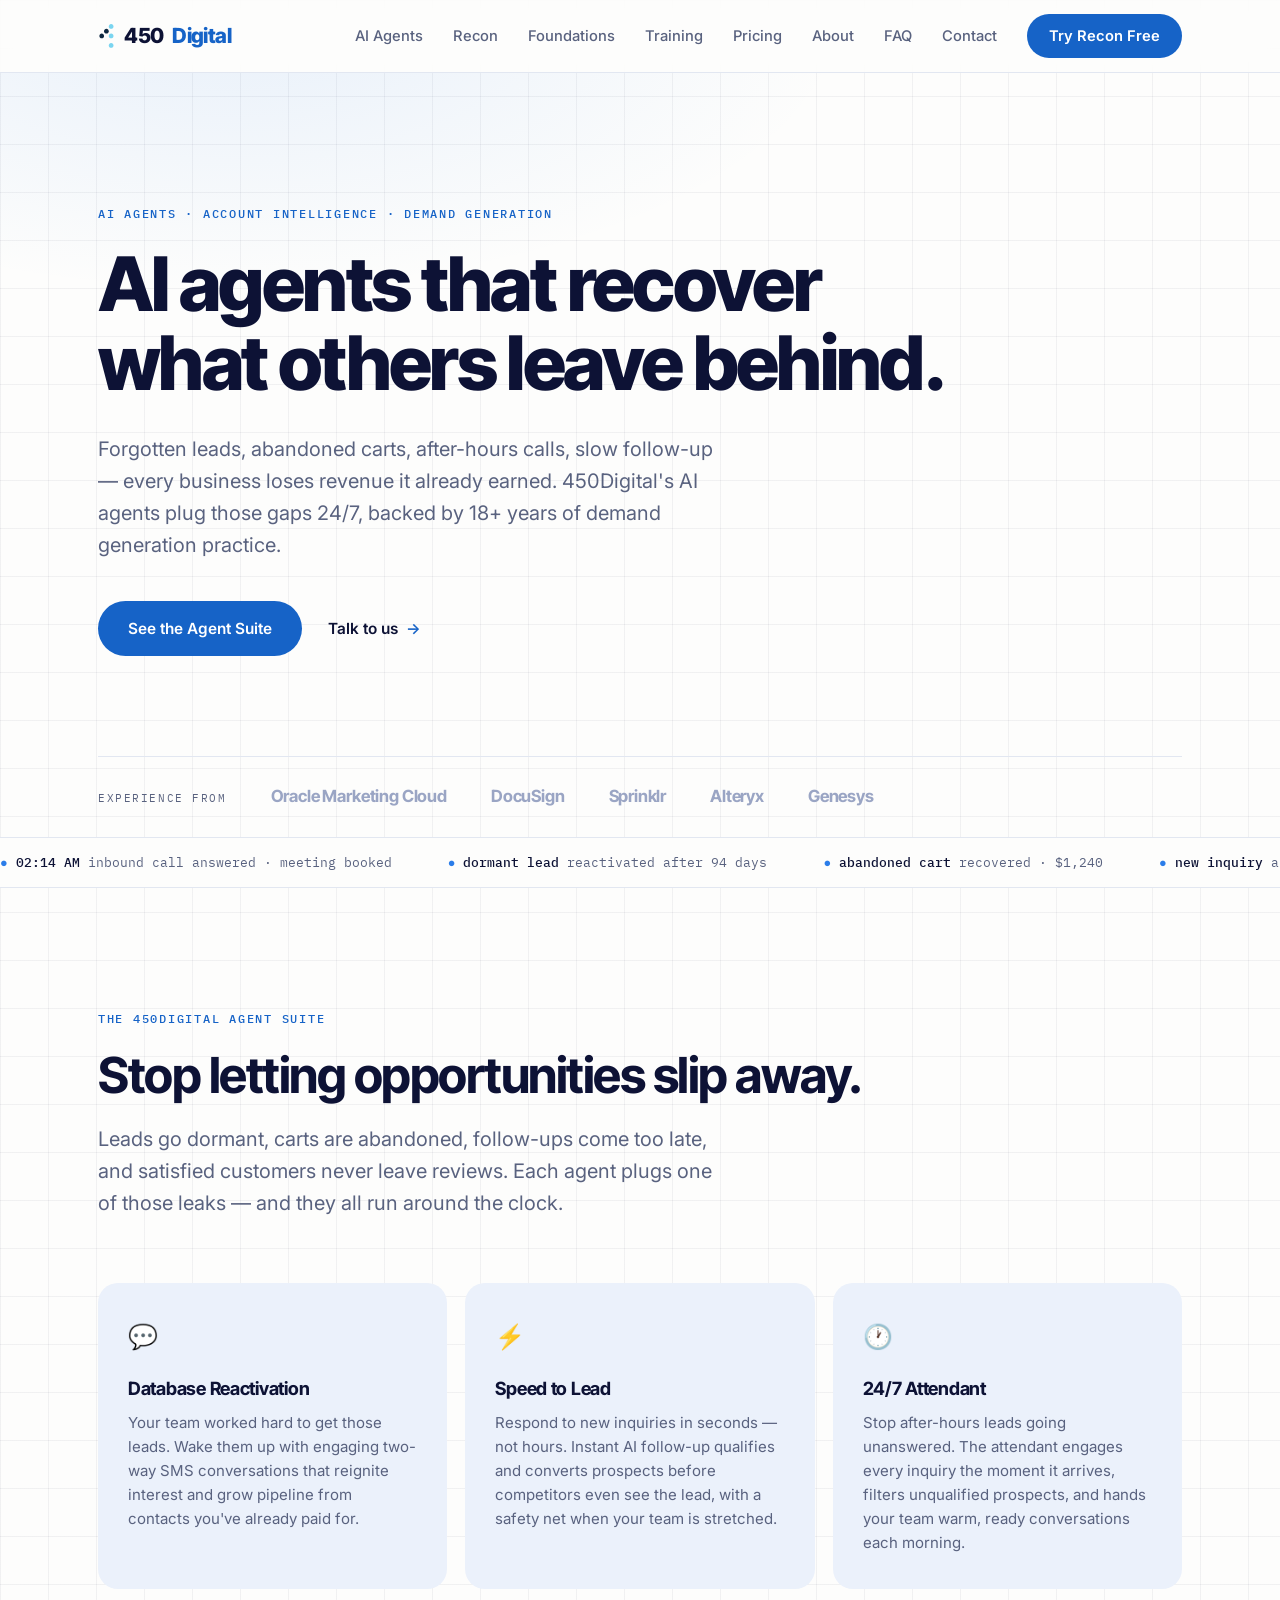
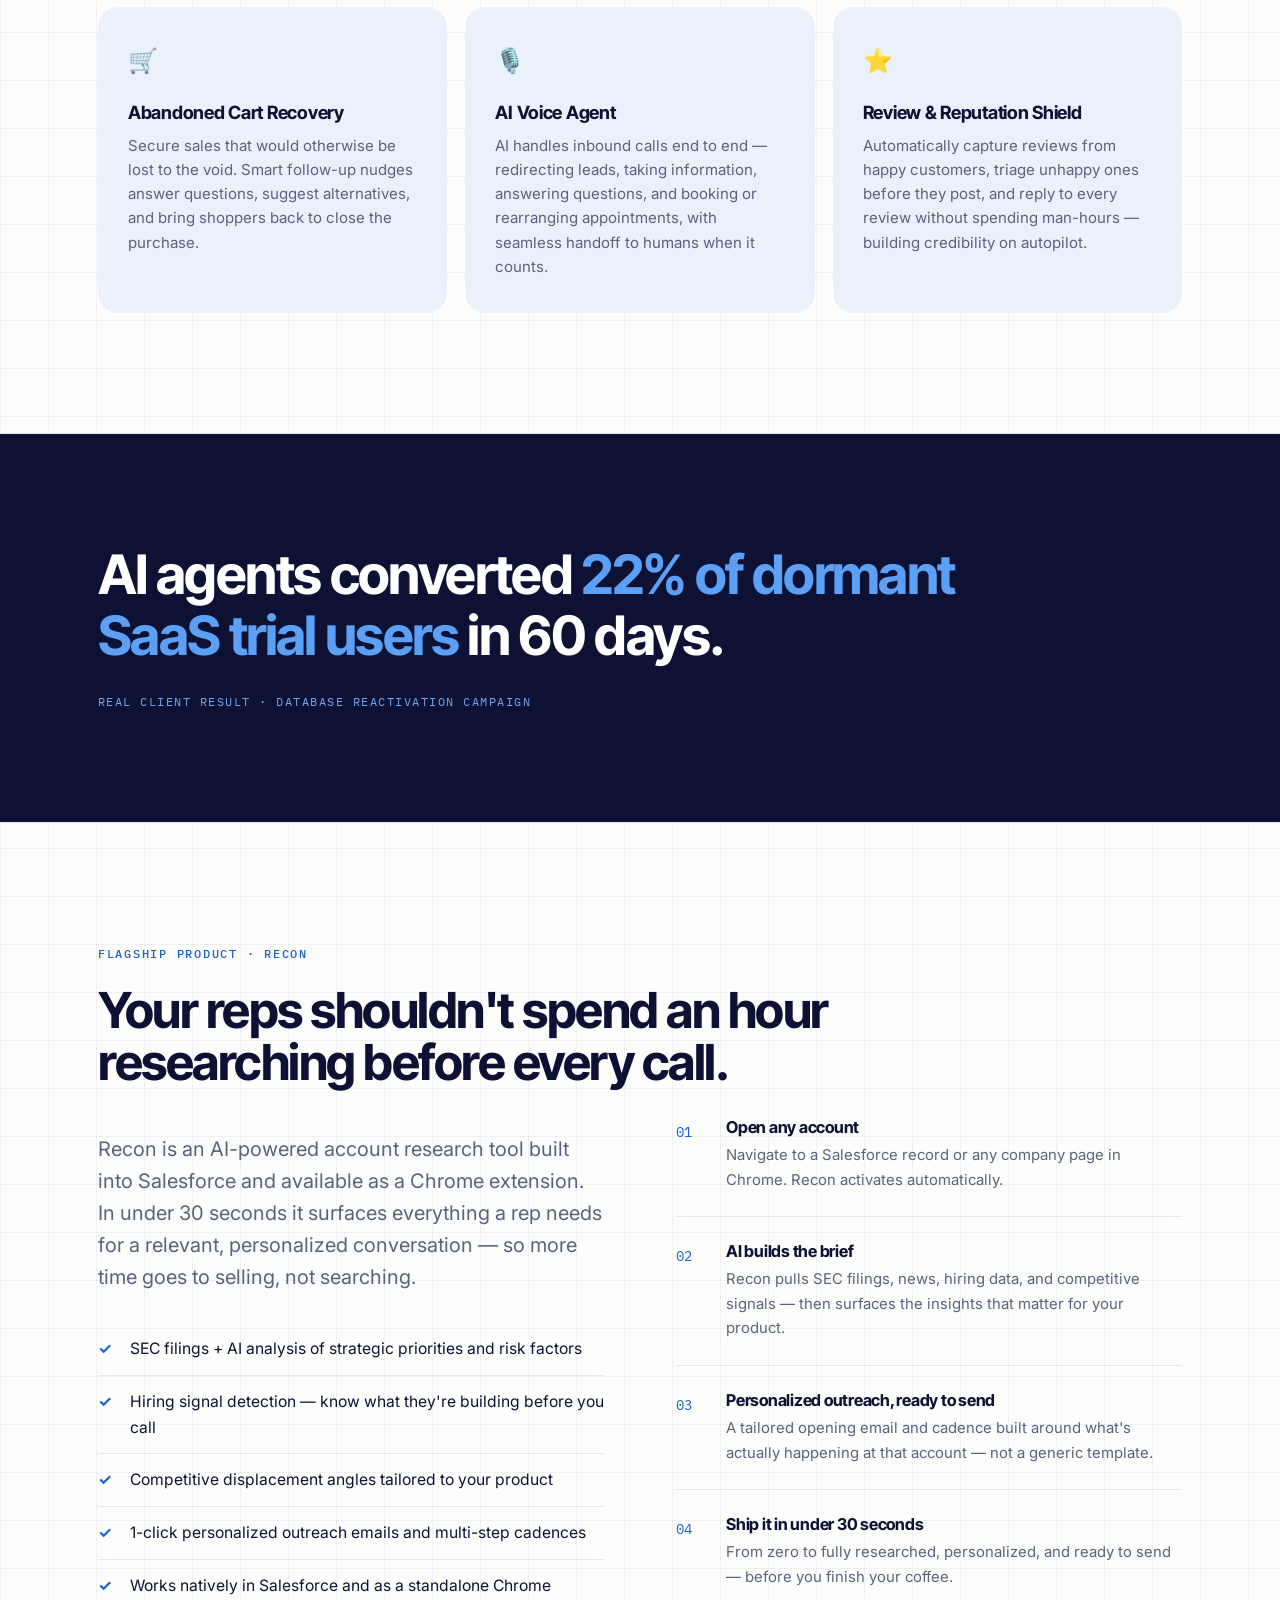
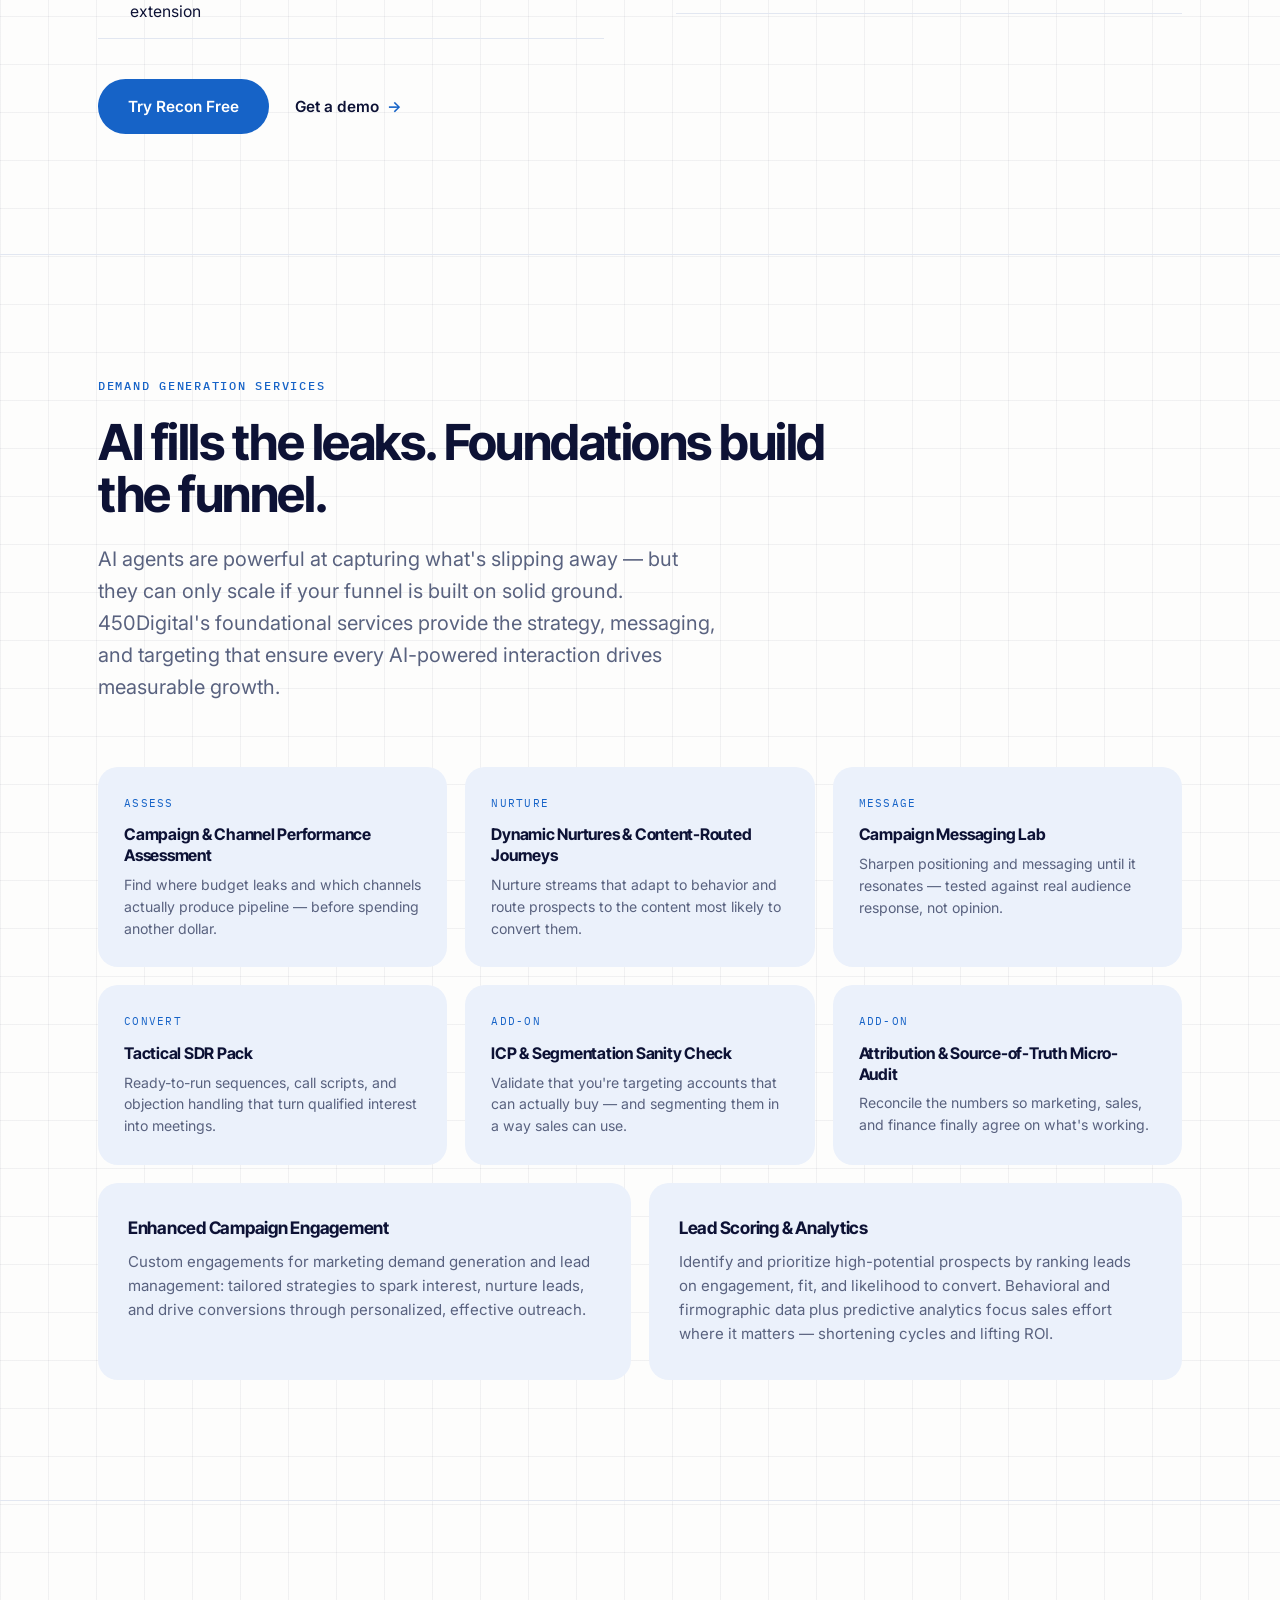
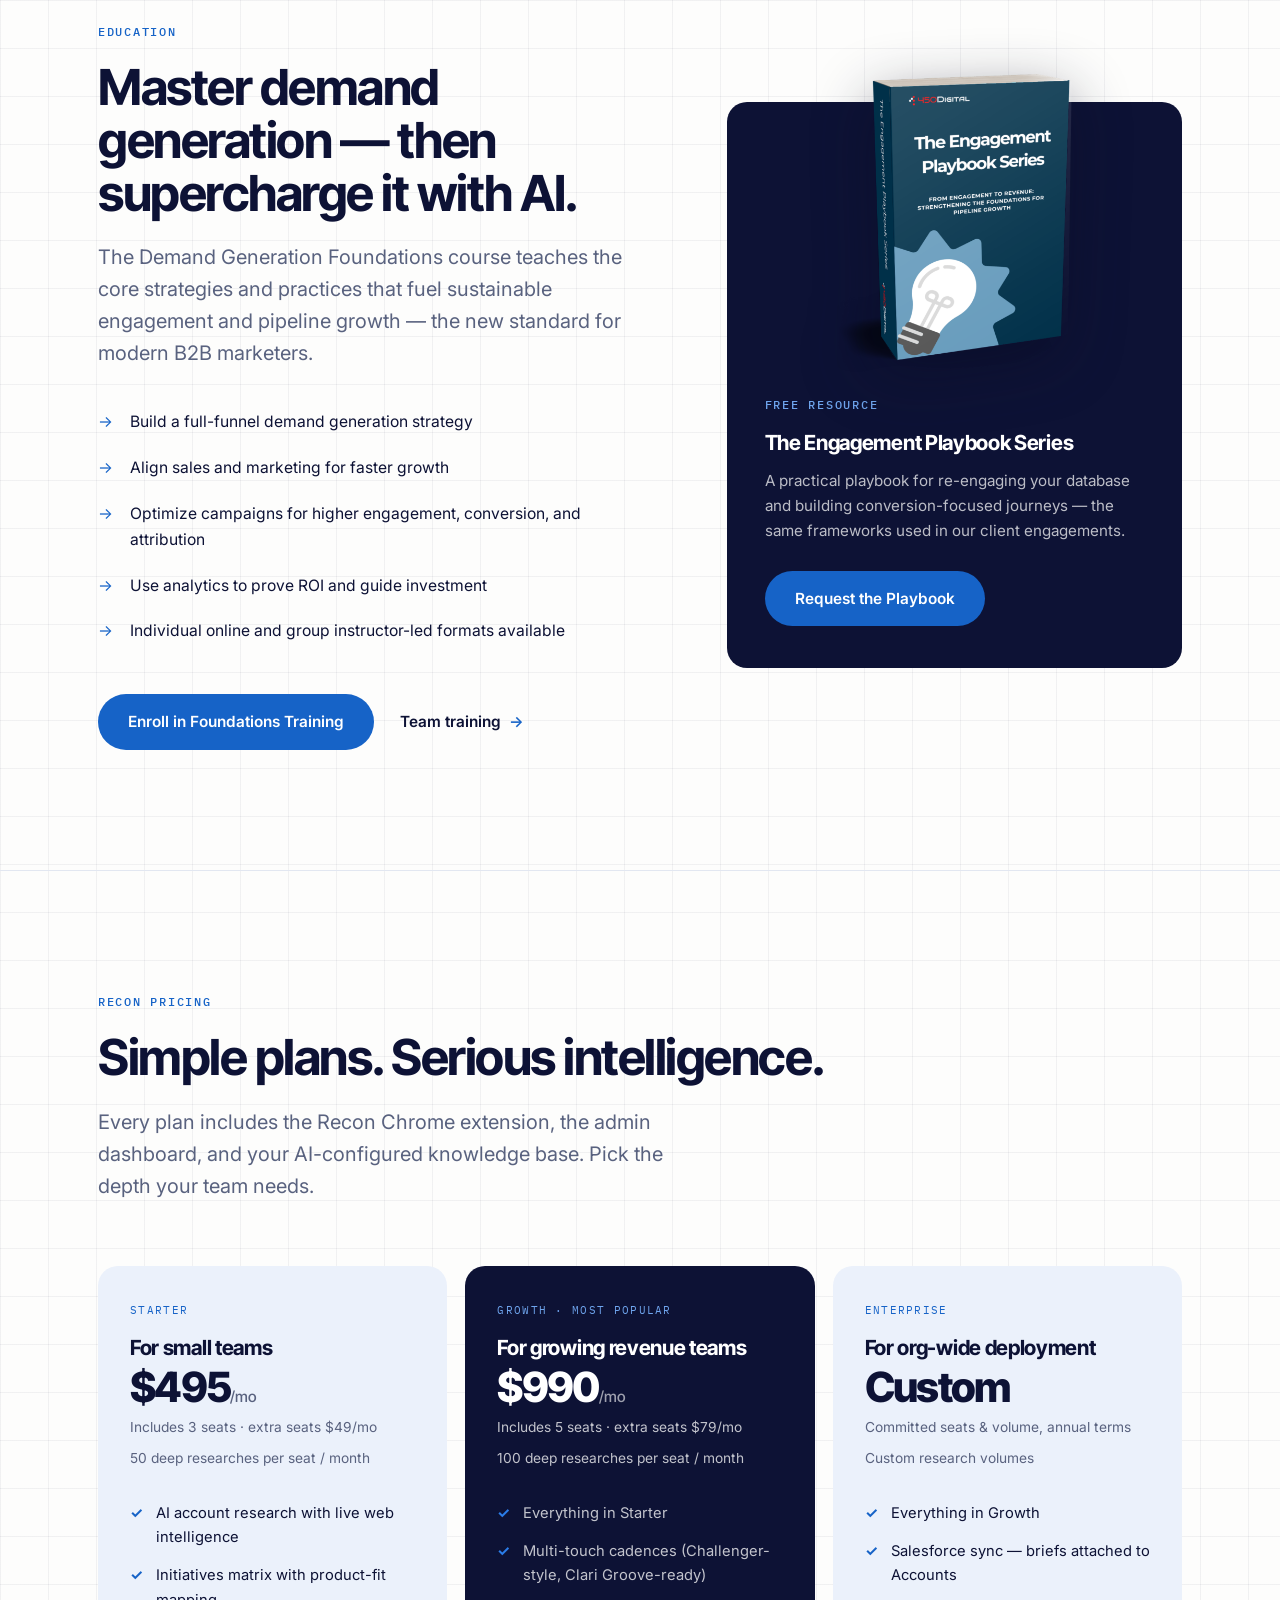
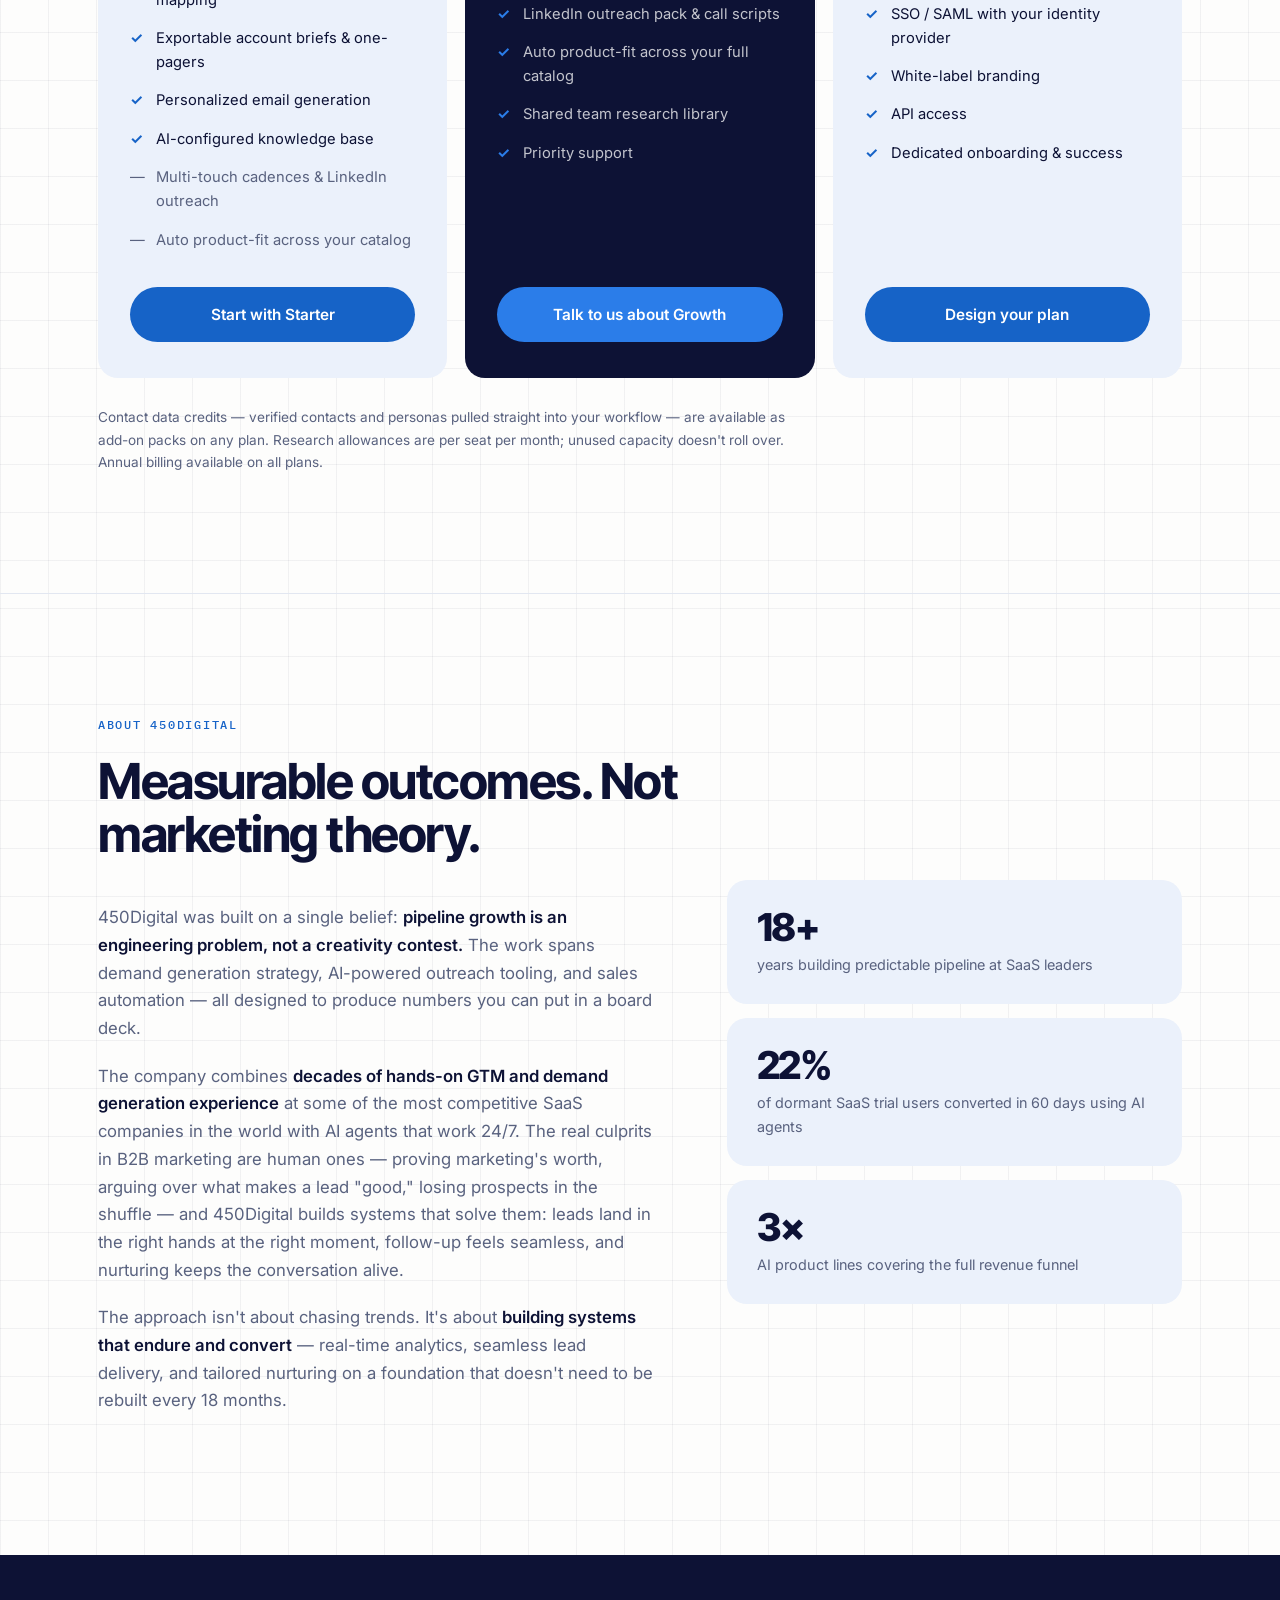
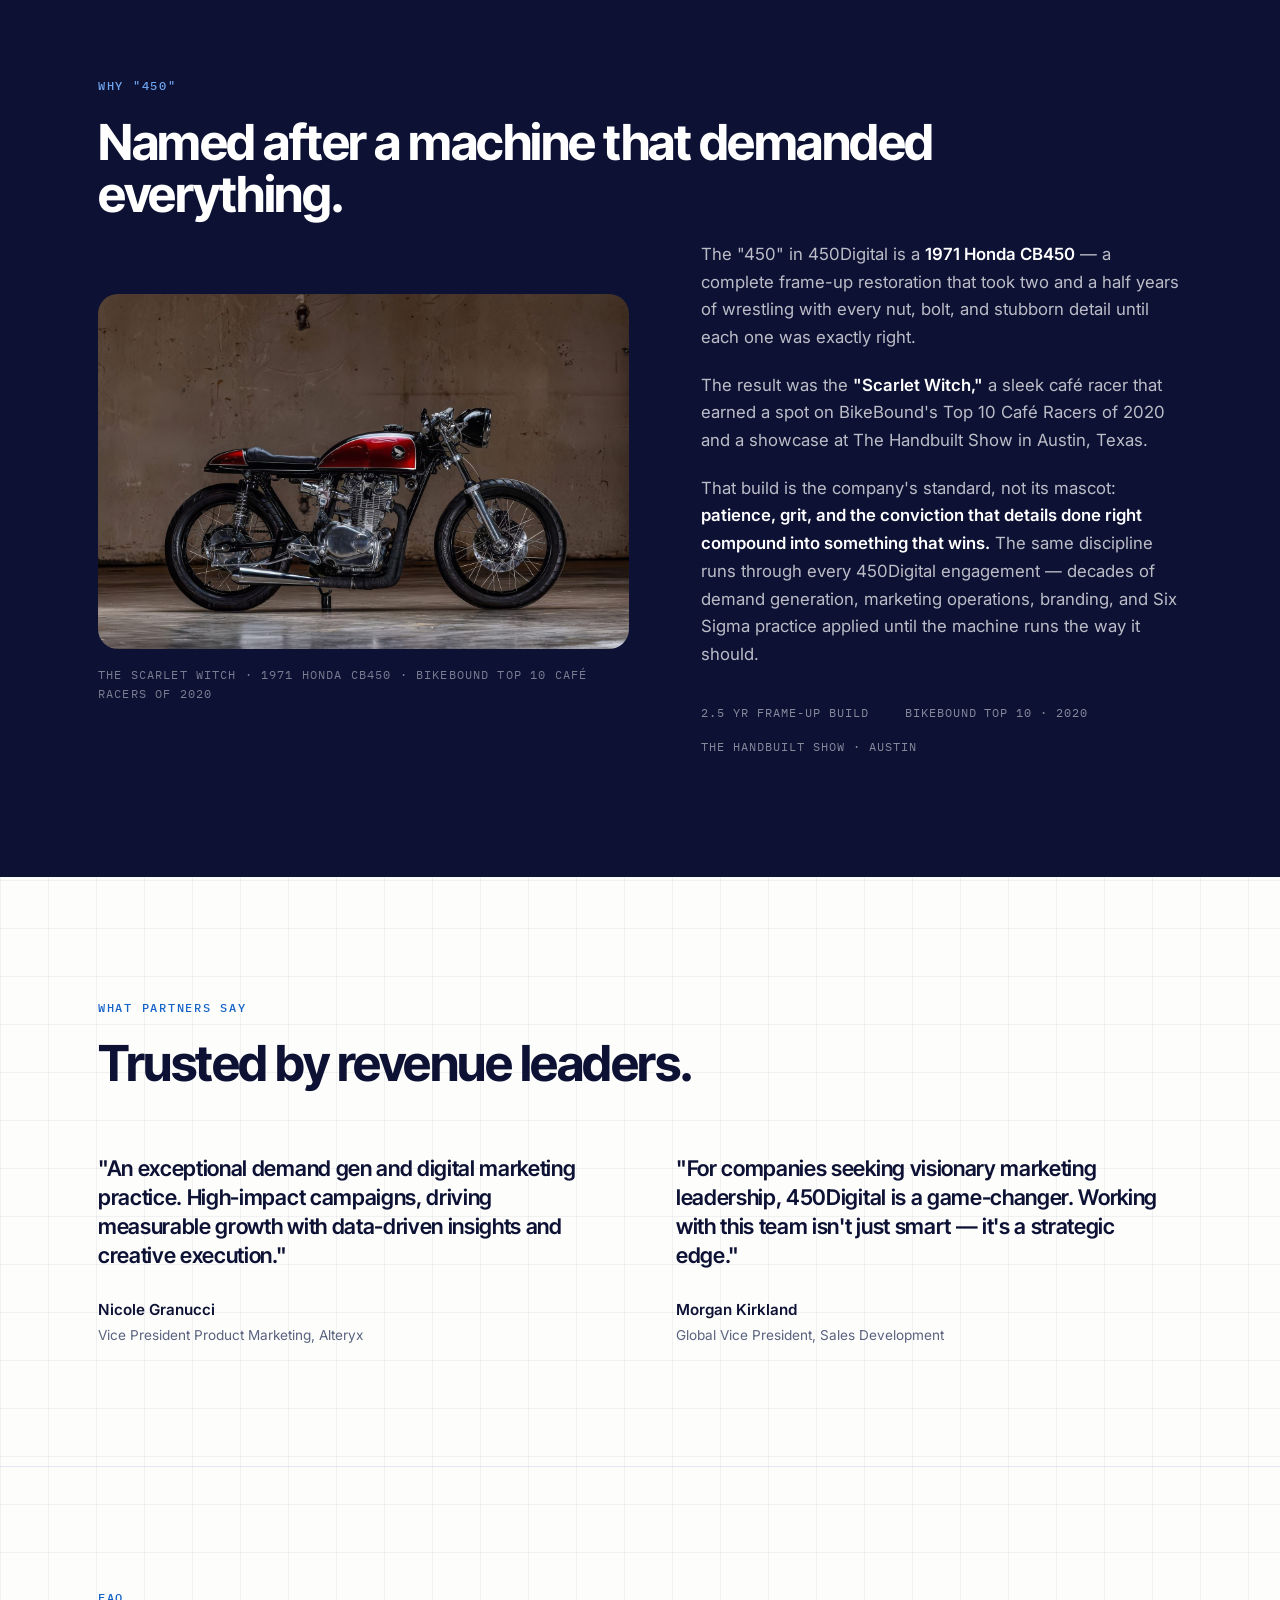
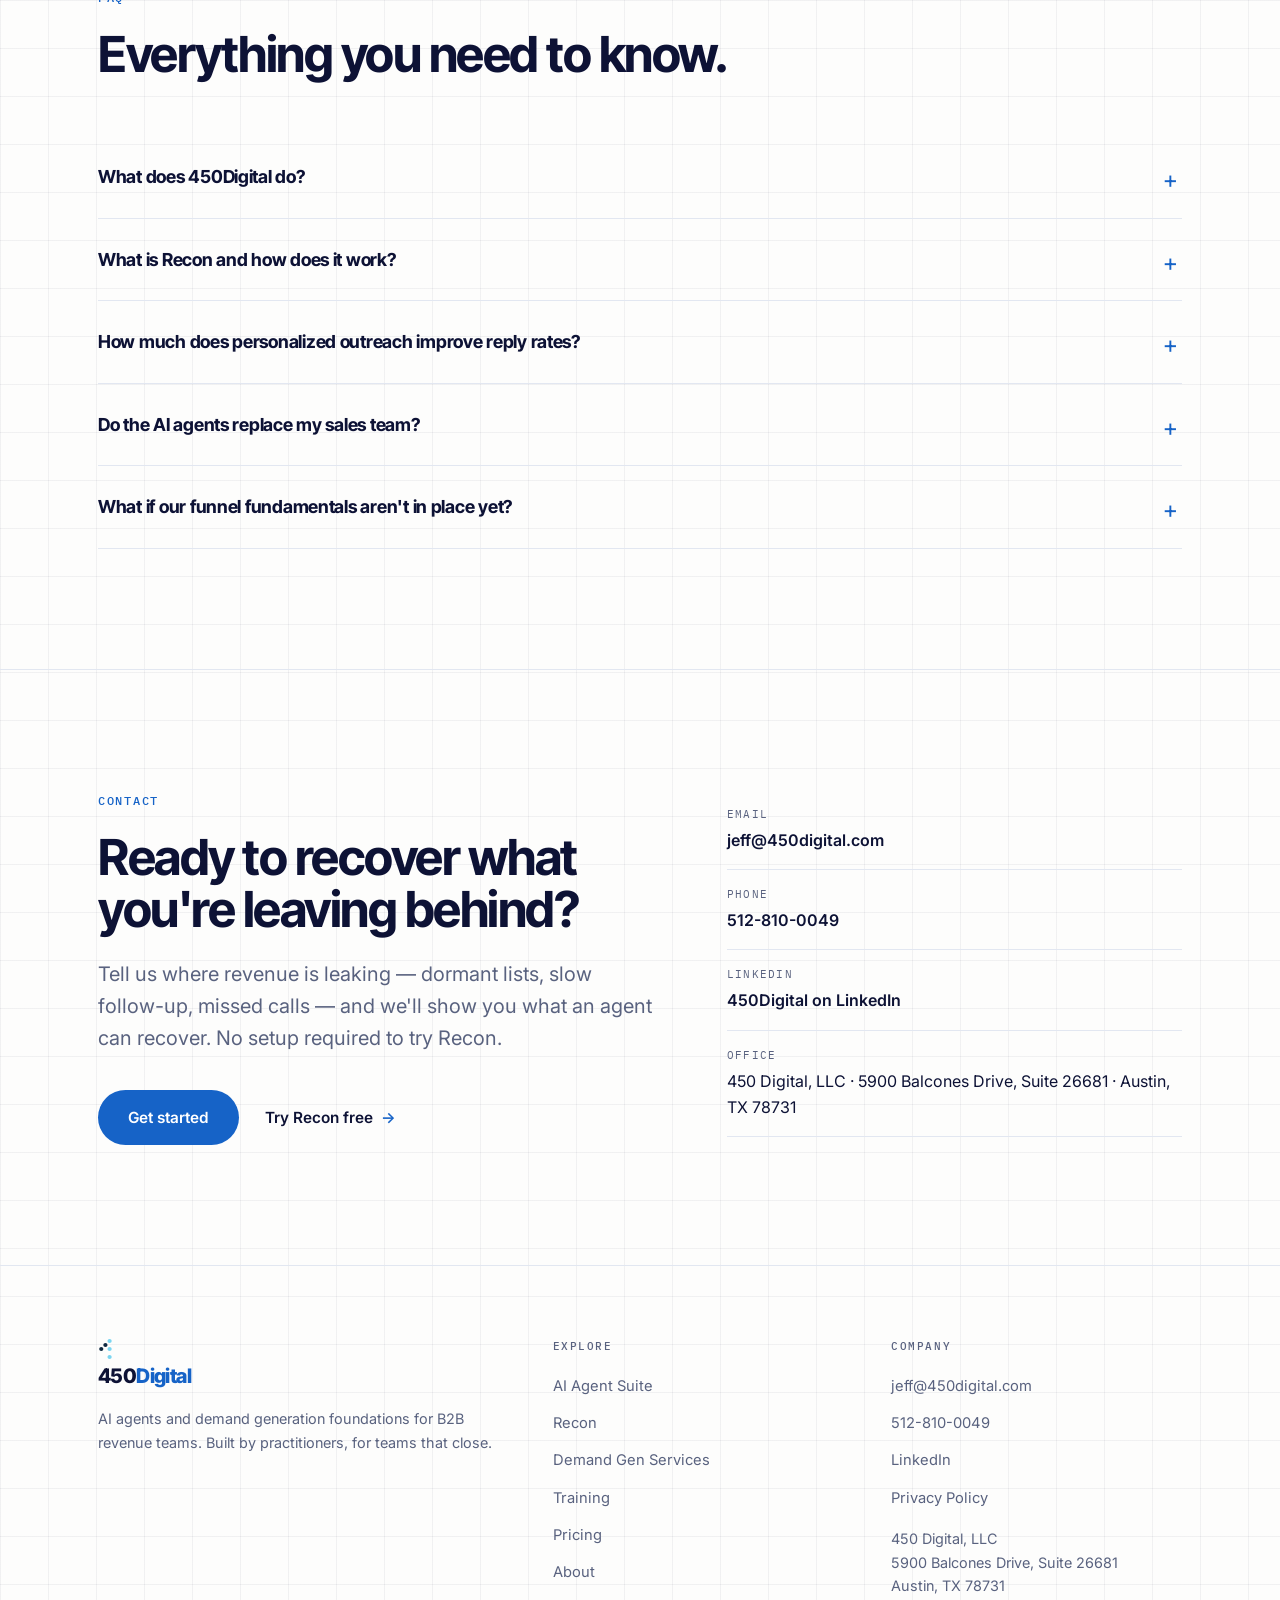
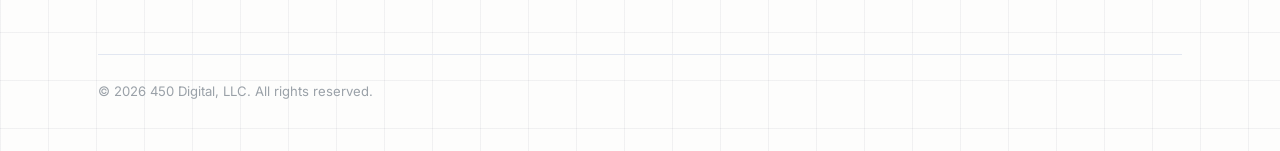
==== commit a0620fce: "Add files via upload" ====
--- a/index.html
+++ b/index.html
@@ -3,72 +3,884 @@
 <head>
   <meta charset="UTF-8" />
   <meta name="viewport" content="width=device-width, initial-scale=1.0" />
-  <title>Sign in — Recon</title>
-  <meta name="robots" content="noindex" />
-  <link rel="icon" type="image/png" href="icons/icon32.png" />
-  <script src="https://cdn.jsdelivr.net/npm/@supabase/supabase-js@2"></script>
+  <title>450Digital — AI Agents & Demand Generation for B2B Revenue Teams</title>
+  <meta name="description" content="450Digital builds AI agents that recover lost revenue — dormant leads, abandoned carts, missed calls — plus Recon, the AI account intelligence tool, all on proven demand generation foundations." />
+  <link rel="canonical" href="https://www.450digital.com/" />
+  <meta name="robots" content="index, follow, max-image-preview:large" />
+  <meta name="theme-color" content="#0D1235" />
+
+  <!-- Open Graph -->
+  <meta property="og:type" content="website" />
+  <meta property="og:site_name" content="450Digital" />
+  <meta property="og:title" content="450Digital — AI Agents & Demand Generation for B2B Revenue Teams" />
+  <meta property="og:description" content="AI agents that recover what others leave behind: dormant leads, abandoned carts, after-hours calls. Plus Recon — AI account intelligence in under 30 seconds." />
+  <meta property="og:url" content="https://www.450digital.com/" />
+  <meta property="og:image" content="https://www.450digital.com/scarlet-witch.jpg" />
+  <meta property="og:image:alt" content="The Scarlet Witch — the hand-restored 1971 Honda CB450 café racer that gave 450Digital its name" />
+
+  <!-- Twitter -->
+  <meta name="twitter:card" content="summary_large_image" />
+  <meta name="twitter:title" content="450Digital — AI Agents & Demand Generation for B2B Revenue Teams" />
+  <meta name="twitter:description" content="AI agents that recover what others leave behind: dormant leads, abandoned carts, after-hours calls. Plus Recon — AI account intelligence in under 30 seconds." />
+  <meta name="twitter:image" content="https://www.450digital.com/scarlet-witch.jpg" />
+
+  <!-- Structured data -->
+  <script type="application/ld+json">
+  {
+    "@context": "https://schema.org",
+    "@graph": [
+      {
+        "@type": "Organization",
+        "@id": "https://www.450digital.com/#org",
+        "name": "450 Digital, LLC",
+        "alternateName": "450Digital",
+        "url": "https://www.450digital.com/",
+        "email": "jeff@450digital.com",
+        "telephone": "+1-512-810-0049",
+        "address": {
+          "@type": "PostalAddress",
+          "streetAddress": "5900 Balcones Drive, Suite 26681",
+          "addressLocality": "Austin",
+          "addressRegion": "TX",
+          "postalCode": "78731",
+          "addressCountry": "US"
+        },
+        "sameAs": ["https://www.linkedin.com/company/450digital"],
+        "description": "450Digital builds AI-powered revenue tools for B2B teams: AI agents that recover dormant leads, abandoned carts, and after-hours inquiries; Recon, an AI account intelligence tool for Salesforce and Chrome; and demand generation services and training.",
+        "knowsAbout": ["demand generation", "AI sales agents", "account intelligence", "lead scoring", "B2B marketing", "sales automation"]
+      },
+      {
+        "@type": "WebSite",
+        "@id": "https://www.450digital.com/#website",
+        "url": "https://www.450digital.com/",
+        "name": "450Digital",
+        "publisher": { "@id": "https://www.450digital.com/#org" }
+      },
+      {
+        "@type": "SoftwareApplication",
+        "name": "Recon",
+        "applicationCategory": "BusinessApplication",
+        "operatingSystem": "Web, Chrome, Salesforce",
+        "url": "https://recon.450digital.com",
+        "description": "Recon is an AI-powered account research tool that works as a Chrome extension and integrates natively with Salesforce. It surfaces SEC filings analysis, hiring signals, competitive angles, and personalized outreach for any account in under 30 seconds.",
+        "offers": { "@type": "Offer", "price": "0", "priceCurrency": "USD", "description": "Free trial" },
+        "publisher": { "@id": "https://www.450digital.com/#org" }
+      },
+      {
+        "@type": "FAQPage",
+        "@id": "https://www.450digital.com/#faq",
+        "mainEntity": [
+          {
+            "@type": "Question",
+            "name": "What does 450Digital do?",
+            "acceptedAnswer": { "@type": "Answer", "text": "450Digital builds AI-powered revenue tools for B2B teams. The flagship product, Recon, gives reps instant account intelligence — financials, hiring signals, competitive context, and personalized outreach — in under 30 seconds. The Agent Suite covers SMS and voice agents that reactivate dormant pipeline, recover abandoned carts, answer after-hours inquiries, and protect your reputation. Foundational demand generation services and training tie it all together." }
+          },
+          {
+            "@type": "Question",
+            "name": "What is Recon and how does it work?",
+            "acceptedAnswer": { "@type": "Answer", "text": "Recon is an AI account research tool that works as a Chrome extension and integrates natively with Salesforce. When a rep opens any prospect account, Recon automatically pulls SEC filings, recent news, hiring trends, and competitive signals — then surfaces the insights most relevant to your product, along with a personalized outreach email and multi-step cadence. The full brief is ready in under 30 seconds." }
+          },
+          {
+            "@type": "Question",
+            "name": "How much does personalized outreach improve reply rates?",
+            "acceptedAnswer": { "@type": "Answer", "text": "Personalized outreach based on real account intelligence consistently achieves 2–3× higher reply rates than generic templated messaging. The difference is relevance — when a rep references a buyer's actual strategic priorities, recent announcements, or hiring signals, the message stands out. Recon automates the research required to make every message that specific." }
+          },
+          {
+            "@type": "Question",
+            "name": "Do the AI agents replace my sales team?",
+            "acceptedAnswer": { "@type": "Answer", "text": "No — they handle the work your team would never get around to doing: reviving old databases, answering at 2 AM, chasing abandoned carts, replying to reviews. Every agent hands warm, qualified conversations to humans at the right moment, so reps spend their time closing rather than chasing." }
+          },
+          {
+            "@type": "Question",
+            "name": "What if our funnel fundamentals aren't in place yet?",
+            "acceptedAnswer": { "@type": "Answer", "text": "That's exactly what the Foundations services are for. Assessments, messaging work, nurture design, and attribution audits get the strategy right so AI has something solid to amplify — and the Demand Generation Foundations training brings your team along." }
+          }
+        ]
+      }
+    ]
+  }
+  </script>
+  <link rel="icon" type="image/svg+xml" href="/logo-icon.svg" />
+  <link rel="preconnect" href="https://fonts.googleapis.com" />
+  <link rel="preconnect" href="https://fonts.gstatic.com" crossorigin />
+  <link href="https://fonts.googleapis.com/css2?family=Inter+Tight:wght@600;700;800&family=Inter:wght@400;500;600&family=IBM+Plex+Mono:wght@400;500&display=swap" rel="stylesheet" />
   <style>
-    :root { --navy:#0D1235; --azure:#2B7DE9; --accent:#1663C7; --muted:#59627F; --line:#E2E7F1; }
-    * { margin:0; padding:0; box-sizing:border-box; }
+    :root {
+      --ink: #0D1235;
+      --smoke: #59627F;
+      --paper: #FDFDFC;
+      --fog: #EBF1FB;
+      --hairline: #E2E7F1;
+      --accent: #1663C7;
+      --azure: #2B7DE9;
+      --navy-deep: #0D1235;
+      --grid: rgba(13, 18, 53, 0.05);
+      --r-tile: 20px;
+      --r-pill: 999px;
+    }
+    * { margin: 0; padding: 0; box-sizing: border-box; }
+    html { scroll-behavior: smooth; }
+    @media (prefers-reduced-motion: reduce) { html { scroll-behavior: auto; } }
     body {
-      font-family:'Inter',-apple-system,sans-serif; min-height:100vh;
-      display:flex; align-items:center; justify-content:center;
-      background:#FDFDFC;
-      background-image:linear-gradient(rgba(13,18,53,0.05) 1px,transparent 1px),linear-gradient(90deg,rgba(13,18,53,0.05) 1px,transparent 1px);
-      background-size:48px 48px;
-    }
-    .card {
-      width:380px; background:#fff; border:1px solid var(--line);
-      border-radius:16px; padding:38px 34px; box-shadow:0 20px 50px rgba(13,18,53,0.08);
-    }
-    .logo-row { display:flex; align-items:center; gap:11px; margin-bottom:26px; }
-    .logo-row img { width:38px; height:38px; border-radius:9px; }
-    .logo-name { font-size:19px; font-weight:800; color:var(--navy); letter-spacing:-0.02em; }
-    .logo-sub { font-size:11px; color:var(--muted); }
-    h1 { font-size:15px; color:var(--navy); margin-bottom:18px; font-weight:600; }
-    label { display:block; font-size:11px; font-weight:600; color:var(--muted); text-transform:uppercase; letter-spacing:0.06em; margin-bottom:5px; }
-    input {
-      width:100%; height:42px; padding:0 13px; margin-bottom:14px;
-      border:1px solid var(--line); border-radius:9px; font-size:14px;
-    }
-    input:focus { outline:none; border-color:var(--accent); }
+      font-family: 'Inter', -apple-system, sans-serif;
+      color: var(--ink);
+      background-color: var(--paper);
+      background-image:
+        linear-gradient(var(--grid) 1px, transparent 1px),
+        linear-gradient(90deg, var(--grid) 1px, transparent 1px);
+      background-size: 48px 48px;
+      line-height: 1.65;
+      font-size: 16.5px;
+      -webkit-font-smoothing: antialiased;
+    }
+    .wrap { max-width: 1140px; margin: 0 auto; padding: 0 28px; }
+    section { padding: 120px 0; }
+    .rule { border: 0; border-top: 1px solid var(--hairline); }
+
+    h1, h2, h3 {
+      font-family: 'Inter Tight', 'Inter', sans-serif;
+      color: var(--ink); line-height: 1.06; letter-spacing: -0.035em;
+    }
+    h1 { font-size: clamp(2.7rem, 6.4vw, 4.7rem); font-weight: 800; }
+    h2 { font-size: clamp(2rem, 4.4vw, 3.1rem); font-weight: 700; letter-spacing: -0.03em; }
+    h3 { font-size: 1.14rem; font-weight: 700; letter-spacing: -0.015em; line-height: 1.3; }
+    p { color: var(--smoke); }
+    .lead { font-size: clamp(1.08rem, 1.6vw, 1.25rem); max-width: 620px; line-height: 1.6; }
+    .measure { max-width: 780px; }
+
+    .eyebrow {
+      font-family: 'IBM Plex Mono', monospace;
+      font-size: 0.78rem; font-weight: 500;
+      letter-spacing: 0.14em; text-transform: uppercase;
+      color: var(--accent); display: block; margin-bottom: 20px;
+    }
+
     .btn {
-      width:100%; height:44px; border:none; border-radius:999px; font-size:14px;
-      font-weight:600; cursor:pointer; margin-bottom:10px;
-    }
-    .btn-primary { background:var(--accent); color:#fff; }
-    .btn-primary:hover { background:#1152A6; }
-    .btn-google { background:#fff; border:1px solid var(--line); color:var(--navy); }
-    .btn-google:hover { border-color:var(--accent); }
-    .auth-message { font-size:12.5px; min-height:18px; margin-bottom:8px; }
-    .auth-message.error { color:#C0320F; }
-    .auth-message.success { color:#0E8A6B; }
-    .foot { font-size:12px; color:var(--muted); text-align:center; margin-top:8px; }
-    .foot a { color:var(--accent); cursor:pointer; text-decoration:none; font-weight:600; }
+      display: inline-flex; align-items: center; gap: 8px;
+      padding: 15px 30px; border-radius: var(--r-pill);
+      font-weight: 600; font-size: 0.96rem; text-decoration: none;
+      transition: transform .12s ease, background .15s ease, color .15s ease;
+    }
+    .btn-ink { background: var(--accent); color: #fff; }
+    .btn-ink:hover { background: #1152A6; transform: translateY(-1px); }
+    .btn-quiet { color: var(--ink); padding: 15px 6px; }
+    .btn-quiet::after { content: "→"; color: var(--accent); transition: transform .15s ease; }
+    .btn-quiet:hover::after { transform: translateX(4px); }
+    .btn:focus-visible, a:focus-visible { outline: 3px solid var(--accent); outline-offset: 3px; border-radius: 6px; }
+
+    /* Nav */
+    header {
+      position: sticky; top: 0; z-index: 50;
+      background: rgba(253, 253, 252, 0.85);
+      backdrop-filter: blur(14px); -webkit-backdrop-filter: blur(14px);
+      border-bottom: 1px solid var(--hairline);
+    }
+    .nav { display: flex; align-items: center; justify-content: space-between; height: 72px; }
+    .logo {
+      font-family: 'Inter Tight', sans-serif; font-weight: 800; font-size: 1.3rem;
+      color: var(--ink); text-decoration: none; letter-spacing: -0.03em;
+    }
+    .logo span { color: var(--accent); }
+    .logo { display: inline-flex; align-items: center; gap: 9px; }
+    .logo-mark { height: 26px; width: auto; display: block; }
+    .nav-links { display: flex; gap: 30px; align-items: center; }
+    .nav-links a {
+      color: var(--smoke); text-decoration: none; font-size: 0.92rem; font-weight: 500;
+    }
+    .nav-links a:hover { color: var(--ink); }
+    .nav-cta {
+      background: var(--accent); color: #fff !important;
+      padding: 10px 22px; border-radius: var(--r-pill); font-weight: 600 !important;
+    }
+    .nav-cta:hover { background: #1152A6; }
+    .nav-toggle { display: none; background: none; border: 0; color: var(--ink); font-size: 1.6rem; cursor: pointer; }
+
+    /* Hero */
+    .hero {
+      padding: 130px 0 0;
+      background: radial-gradient(1000px 460px at 18% -8%, rgba(43,125,233,0.10), transparent 62%);
+    }
+    .hero h1 { max-width: 900px; }
+    .hero .lead { margin: 30px 0 40px; }
+    .hero-actions { display: flex; gap: 20px; align-items: center; flex-wrap: wrap; }
+
+    /* Experience strip */
+    .exp {
+      margin-top: 100px; padding: 26px 0;
+      border-top: 1px solid var(--hairline);
+      display: flex; gap: 18px 44px; flex-wrap: wrap; align-items: baseline;
+    }
+    .exp .k {
+      font-family: 'IBM Plex Mono', monospace; font-size: 0.7rem;
+      text-transform: uppercase; letter-spacing: 0.14em; color: var(--smoke);
+    }
+    .exp span:not(.k) {
+      font-family: 'Inter Tight', sans-serif; font-weight: 700; font-size: 1.05rem;
+      color: #9AA5C4; letter-spacing: -0.01em;
+    }
+
+    /* Recovery ledger */
+    .ledger {
+      border-top: 1px solid var(--hairline); border-bottom: 1px solid var(--hairline);
+      overflow: hidden; padding: 14px 0; background: var(--paper);
+    }
+    .ledger-track {
+      display: flex; gap: 56px; width: max-content;
+      animation: ledger 45s linear infinite;
+      font-family: 'IBM Plex Mono', monospace; font-size: 0.8rem;
+      color: var(--smoke); white-space: nowrap;
+    }
+    .ledger-track b { color: var(--ink); font-weight: 500; }
+    .ledger-track .dot { color: var(--azure); }
+    @keyframes ledger { from { transform: translateX(0); } to { transform: translateX(-50%); } }
+    @media (prefers-reduced-motion: reduce) { .ledger-track { animation: none; } }
+
+    /* Agent tiles */
+    .grid-3 { display: grid; grid-template-columns: repeat(3, 1fr); gap: 18px; margin-top: 64px; }
+    .tile {
+      background: var(--fog); border-radius: var(--r-tile);
+      padding: 34px 30px;
+      transition: transform .15s ease;
+    }
+    .tile:hover { transform: translateY(-3px); }
+    .tile .icon { font-size: 1.5rem; margin-bottom: 20px; display: block; }
+    .tile h3 { margin-bottom: 10px; }
+    .tile p { font-size: 0.94rem; line-height: 1.6; }
+
+    /* Pull-quote stat */
+    .pull { padding: 110px 0; background: var(--navy-deep); }
+    .pull blockquote {
+      font-family: 'Inter Tight', sans-serif; font-weight: 700;
+      font-size: clamp(1.9rem, 4.6vw, 3.4rem); line-height: 1.12;
+      letter-spacing: -0.03em; color: #fff; max-width: 980px;
+    }
+    .pull blockquote em { font-style: normal; color: #5CA0F5; }
+    .pull cite {
+      display: block; margin-top: 26px; font-style: normal;
+      font-family: 'IBM Plex Mono', monospace; font-size: 0.78rem;
+      color: #6FA5EE; letter-spacing: 0.12em; text-transform: uppercase;
+    }
+
+    /* Recon */
+    .recon-grid { display: grid; grid-template-columns: 1fr 1fr; gap: 72px; align-items: start; margin-top: 20px; }
+    .recon ul { list-style: none; margin-top: 30px; }
+    .recon ul li {
+      padding: 13px 0 13px 32px; position: relative;
+      color: var(--ink); font-size: 0.98rem; border-bottom: 1px solid var(--hairline);
+    }
+    .recon ul li::before { content: "✓"; position: absolute; left: 0; color: var(--accent); font-weight: 700; }
+    .steps { margin-top: 8px; }
+    .step { display: flex; gap: 22px; padding: 24px 0; border-bottom: 1px solid var(--hairline); }
+    .step:first-child { padding-top: 0; }
+    .step-num {
+      font-family: 'IBM Plex Mono', monospace; color: var(--accent);
+      font-size: 0.85rem; padding-top: 4px; min-width: 28px;
+    }
+    .step h3 { font-size: 1.02rem; margin-bottom: 5px; }
+    .step p { font-size: 0.93rem; }
+    .recon-actions { margin-top: 40px; display: flex; gap: 20px; align-items: center; flex-wrap: wrap; }
+
+    /* Foundations */
+    .chips { display: grid; grid-template-columns: repeat(3, 1fr); gap: 18px; margin-top: 64px; }
+    .chip { background: var(--fog); border-radius: var(--r-tile); padding: 28px 26px; }
+    .chip .tag {
+      font-family: 'IBM Plex Mono', monospace; font-size: 0.66rem;
+      color: var(--accent); text-transform: uppercase; letter-spacing: 0.12em;
+      display: block; margin-bottom: 12px;
+    }
+    .chip h3 { font-size: 1rem; margin-bottom: 8px; }
+    .chip p { font-size: 0.88rem; line-height: 1.55; }
+    .svc-2 { display: grid; grid-template-columns: 1fr 1fr; gap: 18px; margin-top: 18px; }
+    .svc-2 .tile h3 { font-size: 1.08rem; }
+
+    /* Training */
+    .training-grid { display: grid; grid-template-columns: 1.1fr 0.9fr; gap: 72px; align-items: center; }
+    .training ul { list-style: none; margin: 30px 0 40px; }
+    .training ul li { padding: 10px 0 10px 32px; position: relative; color: var(--ink); font-size: 0.98rem; }
+    .training ul li::before { content: "→"; position: absolute; left: 0; color: var(--accent); }
+    .playbook { background: var(--navy-deep); border-radius: var(--r-tile); padding: 42px 38px; }
+    .playbook-cover {
+      display: block; width: 62%; max-width: 260px; height: auto;
+      margin: -70px auto 22px; filter: drop-shadow(0 18px 30px rgba(10,14,36,0.45));
+    }
+    .playbook h3 { font-size: 1.3rem; margin-bottom: 12px; color: #fff; }
+    .playbook p { font-size: 0.95rem; margin-bottom: 28px; color: rgba(255,255,255,0.72); }
+    .playbook .eyebrow { color: #6FA5EE; }
+
+    /* Pricing */
+    .price-grid { display: grid; grid-template-columns: repeat(3, 1fr); gap: 18px; margin-top: 64px; align-items: stretch; }
+    .price-card {
+      background: var(--fog); border-radius: var(--r-tile);
+      padding: 36px 32px; display: flex; flex-direction: column;
+    }
+    .price-card.featured { background: var(--navy-deep); }
+    .price-card.featured h3, .price-card.featured .price { color: #fff; }
+    .price-card.featured li, .price-card.featured .price-sub, .price-card.featured .seat-line { color: rgba(255,255,255,0.75); }
+    .price-card.featured li::before { color: var(--azure); }
+    .plan-tag {
+      font-family: 'IBM Plex Mono', monospace; font-size: 0.68rem;
+      text-transform: uppercase; letter-spacing: 0.12em; color: var(--accent); margin-bottom: 14px;
+    }
+    .price-card.featured .plan-tag { color: #6FA5EE; }
+    .price-card h3 { font-size: 1.3rem; margin-bottom: 6px; }
+    .price {
+      font-family: 'Inter Tight', sans-serif; font-size: 2.6rem; font-weight: 800;
+      color: var(--ink); letter-spacing: -0.04em; line-height: 1;
+    }
+    .price span { font-size: 0.95rem; font-weight: 500; color: var(--smoke); letter-spacing: 0; }
+    .price-card.featured .price span { color: rgba(255,255,255,0.6); }
+    .price-sub, .seat-line { font-size: 0.86rem; color: var(--smoke); margin-top: 8px; }
+    .price-card ul { list-style: none; margin: 24px 0 28px; flex: 1; }
+    .price-card li { padding: 7px 0 7px 26px; position: relative; font-size: 0.92rem; color: var(--ink); }
+    .price-card li::before { content: "✓"; position: absolute; left: 0; color: var(--accent); font-weight: 700; }
+    .price-card li.dim { color: var(--smoke); }
+    .price-card li.dim::before { content: "—"; color: var(--smoke); font-weight: 400; }
+    .price-note { font-size: 0.85rem; color: var(--smoke); margin-top: 28px; max-width: 720px; }
+    @media (max-width: 920px) { .price-grid { grid-template-columns: 1fr; } }
+
+    /* About */
+    .about-grid { display: grid; grid-template-columns: 1.1fr 0.9fr; gap: 72px; margin-top: 20px; }
+    .about-copy p { margin-bottom: 20px; font-size: 1.05rem; }
+    .about-copy strong { color: var(--ink); font-weight: 600; }
+    .about-stats { display: grid; gap: 14px; align-content: start; }
+    .about-stat { background: var(--fog); border-radius: var(--r-tile); padding: 28px 30px; }
+    .about-stat .num {
+      font-family: 'Inter Tight', sans-serif; font-size: 2.4rem; font-weight: 800;
+      color: var(--ink); letter-spacing: -0.04em; line-height: 1;
+    }
+    .about-stat .lbl { font-size: 0.9rem; color: var(--smoke); margin-top: 6px; }
+
+    /* Origin — the one dark moment */
+    .origin { background: var(--navy-deep); border-radius: 0; }
+    .origin .eyebrow { color: #6FA5EE; }
+    .origin h2 { color: #fff; }
+    .origin-grid { display: grid; grid-template-columns: 1.05fr 0.95fr; gap: 72px; align-items: center; margin-top: 20px; }
+    .origin figure { margin: 0; }
+    .origin img { width: 100%; height: auto; display: block; border-radius: var(--r-tile); }
+    .origin figcaption {
+      font-family: 'IBM Plex Mono', monospace; font-size: 0.72rem;
+      letter-spacing: 0.1em; text-transform: uppercase;
+      color: rgba(255,255,255,0.45); margin-top: 16px;
+    }
+    .origin-copy p { color: rgba(255,255,255,0.72); margin-bottom: 20px; font-size: 1.05rem; }
+    .origin-copy strong { color: #fff; font-weight: 600; }
+    .origin-specs {
+      display: flex; gap: 14px 36px; flex-wrap: wrap; margin-top: 34px;
+      font-family: 'IBM Plex Mono', monospace; font-size: 0.76rem;
+      color: rgba(255,255,255,0.5); letter-spacing: 0.08em; text-transform: uppercase;
+    }
+
+    /* Testimonials */
+    .quote-grid { display: grid; grid-template-columns: 1fr 1fr; gap: 72px; margin-top: 64px; }
+    .quote p {
+      font-family: 'Inter Tight', sans-serif; font-weight: 600;
+      color: var(--ink); font-size: 1.35rem; line-height: 1.35; letter-spacing: -0.015em;
+    }
+    .quote cite { display: block; margin-top: 26px; font-style: normal; font-weight: 600; color: var(--ink); font-size: 0.95rem; }
+    .quote .role { color: var(--smoke); font-size: 0.85rem; font-weight: 400; display: block; margin-top: 2px; }
+
+    /* FAQ */
+    details { border-bottom: 1px solid var(--hairline); padding: 26px 0; }
+    details summary {
+      cursor: pointer; font-family: 'Inter Tight', sans-serif; font-weight: 700;
+      color: var(--ink); font-size: 1.12rem; letter-spacing: -0.015em;
+      list-style: none; position: relative; padding-right: 40px;
+    }
+    details summary::-webkit-details-marker { display: none; }
+    details summary::after {
+      content: "+"; position: absolute; right: 4px; top: -2px;
+      color: var(--accent); font-size: 1.5rem; font-weight: 400;
+    }
+    details[open] summary::after { content: "–"; }
+    details p { margin-top: 14px; font-size: 0.97rem; max-width: 820px; }
+    .faq-list { margin-top: 56px; }
+
+    /* Contact */
+    .contact-grid { display: grid; grid-template-columns: 1.1fr 0.9fr; gap: 72px; align-items: center; }
+    .contact-list { list-style: none; margin-top: 8px; }
+    .contact-list li { padding: 16px 0; border-bottom: 1px solid var(--hairline); font-size: 1rem; }
+    .contact-list li:first-child { padding-top: 0; }
+    .contact-list a { color: var(--ink); font-weight: 600; text-decoration: none; }
+    .contact-list a:hover { color: var(--accent); }
+    .contact-list .k {
+      font-family: 'IBM Plex Mono', monospace; font-size: 0.68rem;
+      text-transform: uppercase; letter-spacing: 0.12em; color: var(--smoke);
+      display: block; margin-bottom: 3px;
+    }
+
+    /* Footer */
+    footer { border-top: 1px solid var(--hairline); padding: 72px 0 48px; }
+    .foot-grid { display: grid; grid-template-columns: 1.4fr 1fr 1fr; gap: 48px; }
+    .foot-logo {
+      font-family: 'Inter Tight', sans-serif; font-weight: 800; font-size: 1.25rem;
+      color: var(--ink); margin-bottom: 14px; letter-spacing: -0.03em;
+    }
+    .foot-logo span { color: var(--accent); }
+    footer h4 {
+      font-family: 'IBM Plex Mono', monospace; font-size: 0.68rem;
+      text-transform: uppercase; letter-spacing: 0.14em; color: var(--smoke);
+      margin-bottom: 16px; font-weight: 500;
+    }
+    footer ul { list-style: none; }
+    footer ul li { margin-bottom: 10px; }
+    footer a { color: var(--smoke); text-decoration: none; font-size: 0.92rem; }
+    footer a:hover { color: var(--ink); }
+    footer p { color: var(--smoke); font-size: 0.9rem; }
+    .foot-copy {
+      margin-top: 56px; padding-top: 26px; border-top: 1px solid var(--hairline);
+      font-size: 0.82rem; color: #9AA1A8;
+    }
+
+    /* Responsive */
+    @media (max-width: 920px) {
+      section, .pull { padding: 80px 0; }
+      .hero { padding: 88px 0 0; }
+      .recon-grid, .training-grid, .about-grid, .origin-grid, .contact-grid, .quote-grid { grid-template-columns: 1fr; gap: 44px; }
+      .grid-3, .chips { grid-template-columns: 1fr 1fr; }
+      .svc-2 { grid-template-columns: 1fr; }
+      .foot-grid { grid-template-columns: 1fr 1fr; }
+      .nav-links {
+        display: none; position: absolute; top: 72px; left: 0; right: 0;
+        background: var(--paper); flex-direction: column; padding: 24px 28px;
+        gap: 18px; align-items: flex-start; border-bottom: 1px solid var(--hairline);
+      }
+      .nav-links.open { display: flex; }
+      .nav-toggle { display: block; }
+      .exp { margin-top: 64px; }
+    }
+    @media (max-width: 560px) {
+      .grid-3, .chips, .foot-grid { grid-template-columns: 1fr; }
+    }
   </style>
 </head>
 <body>
-  <div class="card">
-    <div class="logo-row">
-      <img src="icons/icon128.png" alt="Recon" />
+
+<header>
+  <div class="wrap nav">
+    <a class="logo" href="#top"><img class="logo-mark" src="/logo-icon.svg" alt="" />450<span>Digital</span></a>
+    <button class="nav-toggle" aria-label="Open menu" onclick="document.querySelector('.nav-links').classList.toggle('open')">☰</button>
+    <nav class="nav-links">
+      <a href="#agents">AI Agents</a>
+      <a href="#recon">Recon</a>
+      <a href="#foundations">Foundations</a>
+      <a href="#training">Training</a>
+      <a href="#pricing">Pricing</a>
+      <a href="#about">About</a>
+      <a href="#faq">FAQ</a>
+      <a href="#contact">Contact</a>
+      <a class="nav-cta" href="https://recon.450digital.com">Try Recon Free</a>
+    </nav>
+  </div>
+</header>
+
+<main id="top">
+
+  <!-- Hero -->
+  <div class="hero">
+    <div class="wrap">
+      <span class="eyebrow">AI Agents · Account Intelligence · Demand Generation</span>
+      <h1>AI agents that recover what others leave behind.</h1>
+      <p class="lead">Forgotten leads, abandoned carts, after-hours calls, slow follow-up — every business loses revenue it already earned. 450Digital's AI agents plug those gaps 24/7, backed by 18+ years of demand generation practice.</p>
+      <div class="hero-actions">
+        <a class="btn btn-ink" href="#agents">See the Agent Suite</a>
+        <a class="btn btn-quiet" href="#contact">Talk to us</a>
+      </div>
+      <div class="exp">
+        <span class="k">Experience from</span>
+        <span>Oracle Marketing Cloud</span>
+        <span>DocuSign</span>
+        <span>Sprinklr</span>
+        <span>Alteryx</span>
+        <span>Genesys</span>
+      </div>
+    </div>
+
+    <!-- Signature: the recovery ledger -->
+    <div class="ledger" aria-hidden="true">
+      <div class="ledger-track">
+        <span><span class="dot">●</span> <b>02:14 AM</b> inbound call answered · meeting booked</span>
+        <span><span class="dot">●</span> <b>dormant lead</b> reactivated after 94 days</span>
+        <span><span class="dot">●</span> <b>abandoned cart</b> recovered · $1,240</span>
+        <span><span class="dot">●</span> <b>new inquiry</b> answered in 6 seconds</span>
+        <span><span class="dot">●</span> <b>1-star review</b> intercepted · customer retained</span>
+        <span><span class="dot">●</span> <b>account brief</b> generated in 28 seconds</span>
+        <span><span class="dot">●</span> <b>02:14 AM</b> inbound call answered · meeting booked</span>
+        <span><span class="dot">●</span> <b>dormant lead</b> reactivated after 94 days</span>
+        <span><span class="dot">●</span> <b>abandoned cart</b> recovered · $1,240</span>
+        <span><span class="dot">●</span> <b>new inquiry</b> answered in 6 seconds</span>
+        <span><span class="dot">●</span> <b>1-star review</b> intercepted · customer retained</span>
+        <span><span class="dot">●</span> <b>account brief</b> generated in 28 seconds</span>
+      </div>
+    </div>
+  </div>
+
+  <!-- Agent Suite -->
+  <section id="agents">
+    <div class="wrap">
+      <span class="eyebrow">The 450Digital Agent Suite</span>
+      <h2 class="measure">Stop letting opportunities slip away.</h2>
+      <p class="lead" style="margin-top:22px;">Leads go dormant, carts are abandoned, follow-ups come too late, and satisfied customers never leave reviews. Each agent plugs one of those leaks — and they all run around the clock.</p>
+      <div class="grid-3">
+        <div class="tile">
+          <span class="icon">💬</span>
+          <h3>Database Reactivation</h3>
+          <p>Your team worked hard to get those leads. Wake them up with engaging two-way SMS conversations that reignite interest and grow pipeline from contacts you've already paid for.</p>
+        </div>
+        <div class="tile">
+          <span class="icon">⚡</span>
+          <h3>Speed to Lead</h3>
+          <p>Respond to new inquiries in seconds — not hours. Instant AI follow-up qualifies and converts prospects before competitors even see the lead, with a safety net when your team is stretched.</p>
+        </div>
+        <div class="tile">
+          <span class="icon">🕐</span>
+          <h3>24/7 Attendant</h3>
+          <p>Stop after-hours leads going unanswered. The attendant engages every inquiry the moment it arrives, filters unqualified prospects, and hands your team warm, ready conversations each morning.</p>
+        </div>
+        <div class="tile">
+          <span class="icon">🛒</span>
+          <h3>Abandoned Cart Recovery</h3>
+          <p>Secure sales that would otherwise be lost to the void. Smart follow-up nudges answer questions, suggest alternatives, and bring shoppers back to close the purchase.</p>
+        </div>
+        <div class="tile">
+          <span class="icon">🎙️</span>
+          <h3>AI Voice Agent</h3>
+          <p>AI handles inbound calls end to end — redirecting leads, taking information, answering questions, and booking or rearranging appointments, with seamless handoff to humans when it counts.</p>
+        </div>
+        <div class="tile">
+          <span class="icon">⭐</span>
+          <h3>Review &amp; Reputation Shield</h3>
+          <p>Automatically capture reviews from happy customers, triage unhappy ones before they post, and reply to every review without spending man-hours — building credibility on autopilot.</p>
+        </div>
+      </div>
+    </div>
+  </section>
+
+  <hr class="rule" />
+
+  <!-- Pull-quote stat -->
+  <div class="pull">
+    <div class="wrap">
+      <blockquote>AI agents converted <em>22% of dormant SaaS trial users</em> in 60 days.</blockquote>
+      <cite>Real client result · database reactivation campaign</cite>
+    </div>
+  </div>
+
+  <hr class="rule" />
+
+  <!-- Recon -->
+  <section id="recon" class="recon">
+    <div class="wrap">
+      <span class="eyebrow">Flagship Product · Recon</span>
+      <h2 class="measure">Your reps shouldn't spend an hour researching before every call.</h2>
+      <div class="recon-grid">
+        <div>
+          <p class="lead" style="margin-top:24px;">Recon is an AI-powered account research tool built into Salesforce and available as a Chrome extension. In under 30 seconds it surfaces everything a rep needs for a relevant, personalized conversation — so more time goes to selling, not searching.</p>
+          <ul>
+            <li>SEC filings + AI analysis of strategic priorities and risk factors</li>
+            <li>Hiring signal detection — know what they're building before you call</li>
+            <li>Competitive displacement angles tailored to your product</li>
+            <li>1-click personalized outreach emails and multi-step cadences</li>
+            <li>Works natively in Salesforce and as a standalone Chrome extension</li>
+          </ul>
+          <div class="recon-actions">
+            <a class="btn btn-ink" href="https://recon.450digital.com">Try Recon Free</a>
+            <a class="btn btn-quiet" href="#contact">Get a demo</a>
+          </div>
+        </div>
+        <div>
+          <div class="steps">
+            <div class="step"><div class="step-num">01</div><div><h3>Open any account</h3><p>Navigate to a Salesforce record or any company page in Chrome. Recon activates automatically.</p></div></div>
+            <div class="step"><div class="step-num">02</div><div><h3>AI builds the brief</h3><p>Recon pulls SEC filings, news, hiring data, and competitive signals — then surfaces the insights that matter for your product.</p></div></div>
+            <div class="step"><div class="step-num">03</div><div><h3>Personalized outreach, ready to send</h3><p>A tailored opening email and cadence built around what's actually happening at that account — not a generic template.</p></div></div>
+            <div class="step"><div class="step-num">04</div><div><h3>Ship it in under 30 seconds</h3><p>From zero to fully researched, personalized, and ready to send — before you finish your coffee.</p></div></div>
+          </div>
+        </div>
+      </div>
+    </div>
+  </section>
+
+  <hr class="rule" />
+
+  <!-- Foundations -->
+  <section id="foundations">
+    <div class="wrap">
+      <span class="eyebrow">Demand Generation Services</span>
+      <h2 class="measure">AI fills the leaks. Foundations build the funnel.</h2>
+      <p class="lead" style="margin-top:22px;">AI agents are powerful at capturing what's slipping away — but they can only scale if your funnel is built on solid ground. 450Digital's foundational services provide the strategy, messaging, and targeting that ensure every AI-powered interaction drives measurable growth.</p>
+      <div class="chips">
+        <div class="chip"><span class="tag">Assess</span><h3>Campaign &amp; Channel Performance Assessment</h3><p>Find where budget leaks and which channels actually produce pipeline — before spending another dollar.</p></div>
+        <div class="chip"><span class="tag">Nurture</span><h3>Dynamic Nurtures &amp; Content-Routed Journeys</h3><p>Nurture streams that adapt to behavior and route prospects to the content most likely to convert them.</p></div>
+        <div class="chip"><span class="tag">Message</span><h3>Campaign Messaging Lab</h3><p>Sharpen positioning and messaging until it resonates — tested against real audience response, not opinion.</p></div>
+        <div class="chip"><span class="tag">Convert</span><h3>Tactical SDR Pack</h3><p>Ready-to-run sequences, call scripts, and objection handling that turn qualified interest into meetings.</p></div>
+        <div class="chip"><span class="tag">Add-on</span><h3>ICP &amp; Segmentation Sanity Check</h3><p>Validate that you're targeting accounts that can actually buy — and segmenting them in a way sales can use.</p></div>
+        <div class="chip"><span class="tag">Add-on</span><h3>Attribution &amp; Source-of-Truth Micro-Audit</h3><p>Reconcile the numbers so marketing, sales, and finance finally agree on what's working.</p></div>
+      </div>
+      <div class="svc-2">
+        <div class="tile">
+          <h3>Enhanced Campaign Engagement</h3>
+          <p>Custom engagements for marketing demand generation and lead management: tailored strategies to spark interest, nurture leads, and drive conversions through personalized, effective outreach.</p>
+        </div>
+        <div class="tile">
+          <h3>Lead Scoring &amp; Analytics</h3>
+          <p>Identify and prioritize high-potential prospects by ranking leads on engagement, fit, and likelihood to convert. Behavioral and firmographic data plus predictive analytics focus sales effort where it matters — shortening cycles and lifting ROI.</p>
+        </div>
+      </div>
+    </div>
+  </section>
+
+  <hr class="rule" />
+
+  <!-- Training -->
+  <section id="training" class="training">
+    <div class="wrap training-grid">
       <div>
-        <div class="logo-name">Recon</div>
-        <div class="logo-sub">by 450Digital</div>
-      </div>
-    </div>
-    <h1>Sign in to your account</h1>
-    <label for="email">Email</label>
-    <input id="email" type="email" autocomplete="email" placeholder="you@company.com" />
-    <label for="password">Password</label>
-    <input id="password" type="password" autocomplete="current-password" placeholder="••••••••" />
-    <div id="auth-message" class="auth-message"></div>
-    <button class="btn btn-primary" onclick="signInWithEmail()">Sign in</button>
-    <button class="btn btn-google" onclick="signInWithGoogle()">Continue with Google</button>
-    <div class="foot">Need access? <a onclick="showSignUp()">Request an account</a></div>
+        <span class="eyebrow">Education</span>
+        <h2>Master demand generation — then supercharge it with AI.</h2>
+        <p class="lead" style="margin-top:22px;">The Demand Generation Foundations course teaches the core strategies and practices that fuel sustainable engagement and pipeline growth — the new standard for modern B2B marketers.</p>
+        <ul>
+          <li>Build a full-funnel demand generation strategy</li>
+          <li>Align sales and marketing for faster growth</li>
+          <li>Optimize campaigns for higher engagement, conversion, and attribution</li>
+          <li>Use analytics to prove ROI and guide investment</li>
+          <li>Individual online and group instructor-led formats available</li>
+        </ul>
+        <div class="hero-actions">
+          <a class="btn btn-ink" href="mailto:jeff@450digital.com?subject=Foundations%20Training%20Enrollment">Enroll in Foundations Training</a>
+          <a class="btn btn-quiet" href="mailto:jeff@450digital.com?subject=Team%20Training%20Inquiry">Team training</a>
+        </div>
+      </div>
+      <div class="playbook">
+        <img class="playbook-cover" src="/playbook-cover.png" alt="The Engagement Playbook Series — From Engagement to Revenue: Strengthening the Foundations for Pipeline Growth" loading="lazy" />
+        <span class="eyebrow" style="margin-bottom:14px;">Free Resource</span>
+        <h3>The Engagement Playbook Series</h3>
+        <p>A practical playbook for re-engaging your database and building conversion-focused journeys — the same frameworks used in our client engagements.</p>
+        <a class="btn btn-ink" href="mailto:jeff@450digital.com?subject=Engagement%20Playbook%20Request">Request the Playbook</a>
+      </div>
+    </div>
+  </section>
+
+  <hr class="rule" />
+
+  <!-- Pricing -->
+  <section id="pricing">
+    <div class="wrap">
+      <span class="eyebrow">Recon Pricing</span>
+      <h2 class="measure">Simple plans. Serious intelligence.</h2>
+      <p class="lead" style="margin-top:22px;">Every plan includes the Recon Chrome extension, the admin dashboard, and your AI-configured knowledge base. Pick the depth your team needs.</p>
+      <div class="price-grid">
+
+        <div class="price-card">
+          <div class="plan-tag">Starter</div>
+          <h3>For small teams</h3>
+          <div class="price">$495<span>/mo</span></div>
+          <div class="price-sub">Includes 3 seats · extra seats $49/mo</div>
+          <div class="seat-line">50 deep researches per seat / month</div>
+          <ul>
+            <li>AI account research with live web intelligence</li>
+            <li>Initiatives matrix with product-fit mapping</li>
+            <li>Exportable account briefs &amp; one-pagers</li>
+            <li>Personalized email generation</li>
+            <li>AI-configured knowledge base</li>
+            <li class="dim">Multi-touch cadences &amp; LinkedIn outreach</li>
+            <li class="dim">Auto product-fit across your catalog</li>
+          </ul>
+          <a class="btn btn-ink" href="mailto:jeff@450digital.com?subject=Recon%20Starter" style="justify-content:center;">Start with Starter</a>
+        </div>
+
+        <div class="price-card featured">
+          <div class="plan-tag">Growth · Most Popular</div>
+          <h3>For growing revenue teams</h3>
+          <div class="price">$990<span>/mo</span></div>
+          <div class="price-sub">Includes 5 seats · extra seats $79/mo</div>
+          <div class="seat-line">100 deep researches per seat / month</div>
+          <ul>
+            <li>Everything in Starter</li>
+            <li>Multi-touch cadences (Challenger-style, Clari Groove-ready)</li>
+            <li>LinkedIn outreach pack &amp; call scripts</li>
+            <li>Auto product-fit across your full catalog</li>
+            <li>Shared team research library</li>
+            <li>Priority support</li>
+          </ul>
+          <a class="btn btn-ink" href="mailto:jeff@450digital.com?subject=Recon%20Growth" style="justify-content:center;background:var(--azure);">Talk to us about Growth</a>
+        </div>
+
+        <div class="price-card">
+          <div class="plan-tag">Enterprise</div>
+          <h3>For org-wide deployment</h3>
+          <div class="price">Custom</div>
+          <div class="price-sub">Committed seats &amp; volume, annual terms</div>
+          <div class="seat-line">Custom research volumes</div>
+          <ul>
+            <li>Everything in Growth</li>
+            <li>Salesforce sync — briefs attached to Accounts</li>
+            <li>SSO / SAML with your identity provider</li>
+            <li>White-label branding</li>
+            <li>API access</li>
+            <li>Dedicated onboarding &amp; success</li>
+          </ul>
+          <a class="btn btn-ink" href="mailto:jeff@450digital.com?subject=Recon%20Enterprise" style="justify-content:center;">Design your plan</a>
+        </div>
+
+      </div>
+      <p class="price-note">Contact data credits — verified contacts and personas pulled straight into your workflow — are available as add-on packs on any plan. Research allowances are per seat per month; unused capacity doesn't roll over. Annual billing available on all plans.</p>
+    </div>
+  </section>
+
+  <hr class="rule" />
+
+  <!-- About -->
+  <section id="about">
+    <div class="wrap">
+      <span class="eyebrow">About 450Digital</span>
+      <h2 class="measure">Measurable outcomes. Not marketing theory.</h2>
+      <div class="about-grid">
+        <div class="about-copy">
+          <p style="margin-top:24px;">450Digital was built on a single belief: <strong>pipeline growth is an engineering problem, not a creativity contest.</strong> The work spans demand generation strategy, AI-powered outreach tooling, and sales automation — all designed to produce numbers you can put in a board deck.</p>
+          <p>The company combines <strong>decades of hands-on GTM and demand generation experience</strong> at some of the most competitive SaaS companies in the world with AI agents that work 24/7. The real culprits in B2B marketing are human ones — proving marketing's worth, arguing over what makes a lead "good," losing prospects in the shuffle — and 450Digital builds systems that solve them: leads land in the right hands at the right moment, follow-up feels seamless, and nurturing keeps the conversation alive.</p>
+          <p>The approach isn't about chasing trends. It's about <strong>building systems that endure and convert</strong> — real-time analytics, seamless lead delivery, and tailored nurturing on a foundation that doesn't need to be rebuilt every 18 months.</p>
+        </div>
+        <div class="about-stats">
+          <div class="about-stat"><div class="num">18+</div><div class="lbl">years building predictable pipeline at SaaS leaders</div></div>
+          <div class="about-stat"><div class="num">22%</div><div class="lbl">of dormant SaaS trial users converted in 60 days using AI agents</div></div>
+          <div class="about-stat"><div class="num">3×</div><div class="lbl">AI product lines covering the full revenue funnel</div></div>
+        </div>
+      </div>
+    </div>
+  </section>
+
+  <!-- The 450 -->
+  <section id="the-450" class="origin">
+    <div class="wrap">
+      <span class="eyebrow">Why "450"</span>
+      <h2>Named after a machine that demanded everything.</h2>
+      <div class="origin-grid">
+        <figure>
+          <img src="/scarlet-witch.jpg" alt="The Scarlet Witch — a hand-restored 1971 Honda CB450 café racer with a candy-red tank, photographed in a workshop" loading="lazy" />
+          <figcaption>The Scarlet Witch · 1971 Honda CB450 · BikeBound Top 10 Café Racers of 2020</figcaption>
+        </figure>
+        <div class="origin-copy">
+          <p>The "450" in 450Digital is a <strong>1971 Honda CB450</strong> — a complete frame-up restoration that took two and a half years of wrestling with every nut, bolt, and stubborn detail until each one was exactly right.</p>
+          <p>The result was the <strong>"Scarlet Witch,"</strong> a sleek café racer that earned a spot on BikeBound's Top 10 Café Racers of 2020 and a showcase at The Handbuilt Show in Austin, Texas.</p>
+          <p>That build is the company's standard, not its mascot: <strong>patience, grit, and the conviction that details done right compound into something that wins.</strong> The same discipline runs through every 450Digital engagement — decades of demand generation, marketing operations, branding, and Six Sigma practice applied until the machine runs the way it should.</p>
+          <div class="origin-specs">
+            <span>2.5 yr frame-up build</span>
+            <span>BikeBound Top 10 · 2020</span>
+            <span>The Handbuilt Show · Austin</span>
+          </div>
+        </div>
+      </div>
+    </div>
+  </section>
+
+  <!-- Testimonials -->
+  <section>
+    <div class="wrap">
+      <span class="eyebrow">What Partners Say</span>
+      <h2 class="measure">Trusted by revenue leaders.</h2>
+      <div class="quote-grid">
+        <div class="quote">
+          <p>"An exceptional demand gen and digital marketing practice. High-impact campaigns, driving measurable growth with data-driven insights and creative execution."</p>
+          <cite>Nicole Granucci <span class="role">Vice President Product Marketing, Alteryx</span></cite>
+        </div>
+        <div class="quote">
+          <p>"For companies seeking visionary marketing leadership, 450Digital is a game-changer. Working with this team isn't just smart — it's a strategic edge."</p>
+          <cite>Morgan Kirkland <span class="role">Global Vice President, Sales Development</span></cite>
+        </div>
+      </div>
+    </div>
+  </section>
+
+  <hr class="rule" />
+
+  <!-- FAQ -->
+  <section id="faq">
+    <div class="wrap">
+      <span class="eyebrow">FAQ</span>
+      <h2 class="measure">Everything you need to know.</h2>
+      <div class="faq-list">
+        <details>
+          <summary>What does 450Digital do?</summary>
+          <p>450Digital builds AI-powered revenue tools for B2B teams. The flagship product, Recon, gives reps instant account intelligence — financials, hiring signals, competitive context, and personalized outreach — in under 30 seconds. The Agent Suite covers SMS and voice agents that reactivate dormant pipeline, recover abandoned carts, answer after-hours inquiries, and protect your reputation. Foundational demand generation services and training tie it all together.</p>
+        </details>
+        <details>
+          <summary>What is Recon and how does it work?</summary>
+          <p>Recon is an AI account research tool that works as a Chrome extension and integrates natively with Salesforce. When a rep opens any prospect account, Recon automatically pulls SEC filings, recent news, hiring trends, and competitive signals — then surfaces the insights most relevant to your product, along with a personalized outreach email and multi-step cadence. The full brief is ready in under 30 seconds.</p>
+        </details>
+        <details>
+          <summary>How much does personalized outreach improve reply rates?</summary>
+          <p>Personalized outreach based on real account intelligence consistently achieves 2–3× higher reply rates than generic templated messaging. The difference is relevance — when a rep references a buyer's actual strategic priorities, recent announcements, or hiring signals, the message stands out. Recon automates the research required to make every message that specific.</p>
+        </details>
+        <details>
+          <summary>Do the AI agents replace my sales team?</summary>
+          <p>No — they handle the work your team would "never get around to doing": reviving old databases, answering at 2 AM, chasing abandoned carts, replying to reviews. Every agent hands warm, qualified conversations to humans at the right moment, so reps spend their time closing rather than chasing.</p>
+        </details>
+        <details>
+          <summary>What if our funnel fundamentals aren't in place yet?</summary>
+          <p>That's exactly what the Foundations services are for. Assessments, messaging work, nurture design, and attribution audits get the strategy right so AI has something solid to amplify — and the Demand Generation Foundations training brings your team along.</p>
+        </details>
+      </div>
+    </div>
+  </section>
+
+  <hr class="rule" />
+
+  <!-- Contact -->
+  <section id="contact">
+    <div class="wrap contact-grid">
+      <div>
+        <span class="eyebrow">Contact</span>
+        <h2>Ready to recover what you're leaving behind?</h2>
+        <p class="lead" style="margin-top:22px;">Tell us where revenue is leaking — dormant lists, slow follow-up, missed calls — and we'll show you what an agent can recover. No setup required to try Recon.</p>
+        <div class="hero-actions" style="margin-top:36px;">
+          <a class="btn btn-ink" href="mailto:jeff@450digital.com?subject=450Digital%20Inquiry">Get started</a>
+          <a class="btn btn-quiet" href="https://recon.450digital.com">Try Recon free</a>
+        </div>
+      </div>
+      <div>
+        <ul class="contact-list">
+          <li><span class="k">Email</span><a href="mailto:jeff@450digital.com">jeff@450digital.com</a></li>
+          <li><span class="k">Phone</span><a href="tel:+15128100049">512-810-0049</a></li>
+          <li><span class="k">LinkedIn</span><a href="https://www.linkedin.com/company/450digital" rel="noopener">450Digital on LinkedIn</a></li>
+          <li><span class="k">Office</span>450 Digital, LLC · 5900 Balcones Drive, Suite 26681 · Austin, TX 78731</li>
+        </ul>
+      </div>
+    </div>
+  </section>
+
+</main>
+
+<footer>
+  <div class="wrap">
+    <div class="foot-grid">
+      <div>
+        <div class="foot-logo"><img class="logo-mark" src="/logo-icon.svg" alt="" style="height:22px;vertical-align:-4px;margin-right:8px;" />450<span>Digital</span></div>
+        <p>AI agents and demand generation foundations for B2B revenue teams. Built by practitioners, for teams that close.</p>
+      </div>
+      <div>
+        <h4>Explore</h4>
+        <ul>
+          <li><a href="#agents">AI Agent Suite</a></li>
+          <li><a href="#recon">Recon</a></li>
+          <li><a href="#foundations">Demand Gen Services</a></li>
+          <li><a href="#training">Training</a></li>
+          <li><a href="#pricing">Pricing</a></li>
+          <li><a href="#about">About</a></li>
+        </ul>
+      </div>
+      <div>
+        <h4>Company</h4>
+        <ul>
+          <li><a href="mailto:jeff@450digital.com">jeff@450digital.com</a></li>
+          <li><a href="tel:+15128100049">512-810-0049</a></li>
+          <li><a href="https://www.linkedin.com/company/450digital" rel="noopener">LinkedIn</a></li>
+          <li><a href="/privacy.html">Privacy Policy</a></li>
+        </ul>
+        <p style="margin-top:16px;">450 Digital, LLC<br/>5900 Balcones Drive, Suite 26681<br/>Austin, TX 78731</p>
+      </div>
+    </div>
+    <div class="foot-copy">© 2026 450 Digital, LLC. All rights reserved.</div>
   </div>
-  <script src="app.js"></script>
-  <script>
-    document.getElementById('password').addEventListener('keydown', e => { if (e.key === 'Enter') signInWithEmail(); });
-  </script>
+</footer>
+
 </body>
 </html>
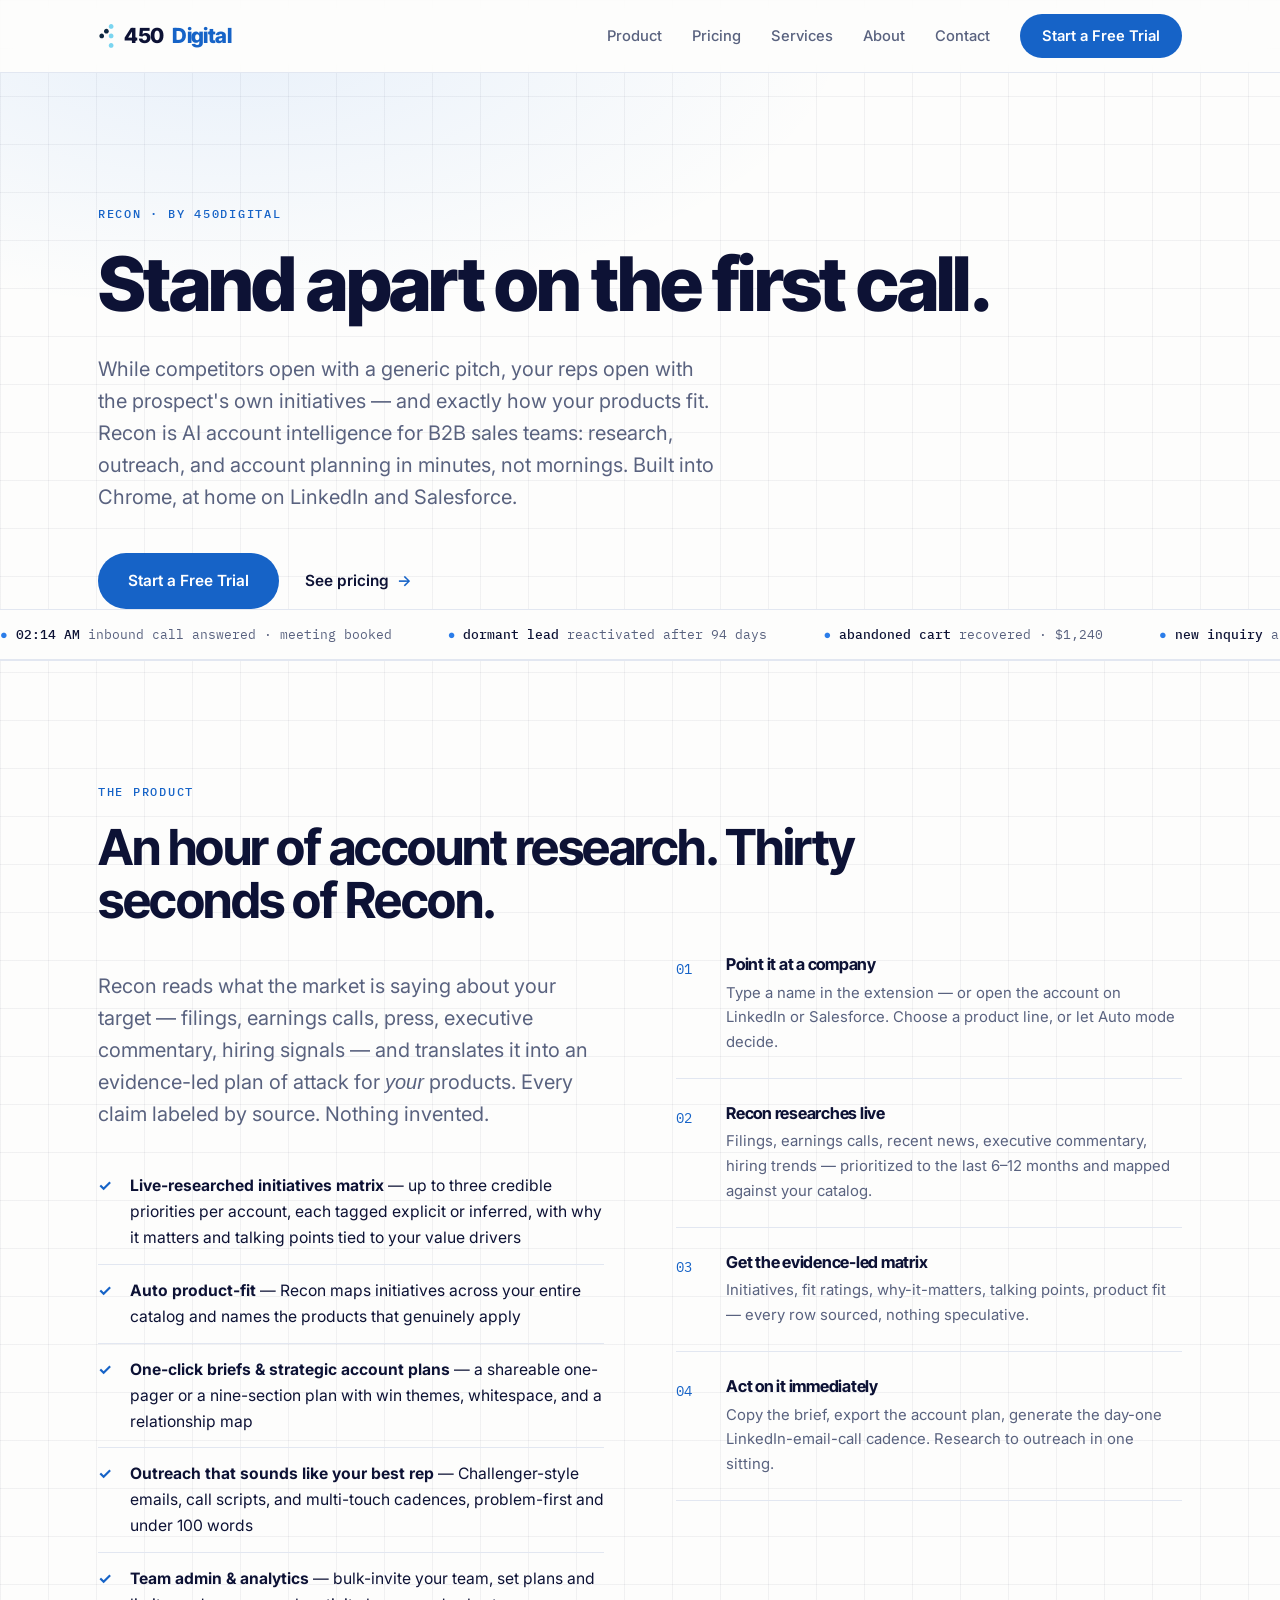
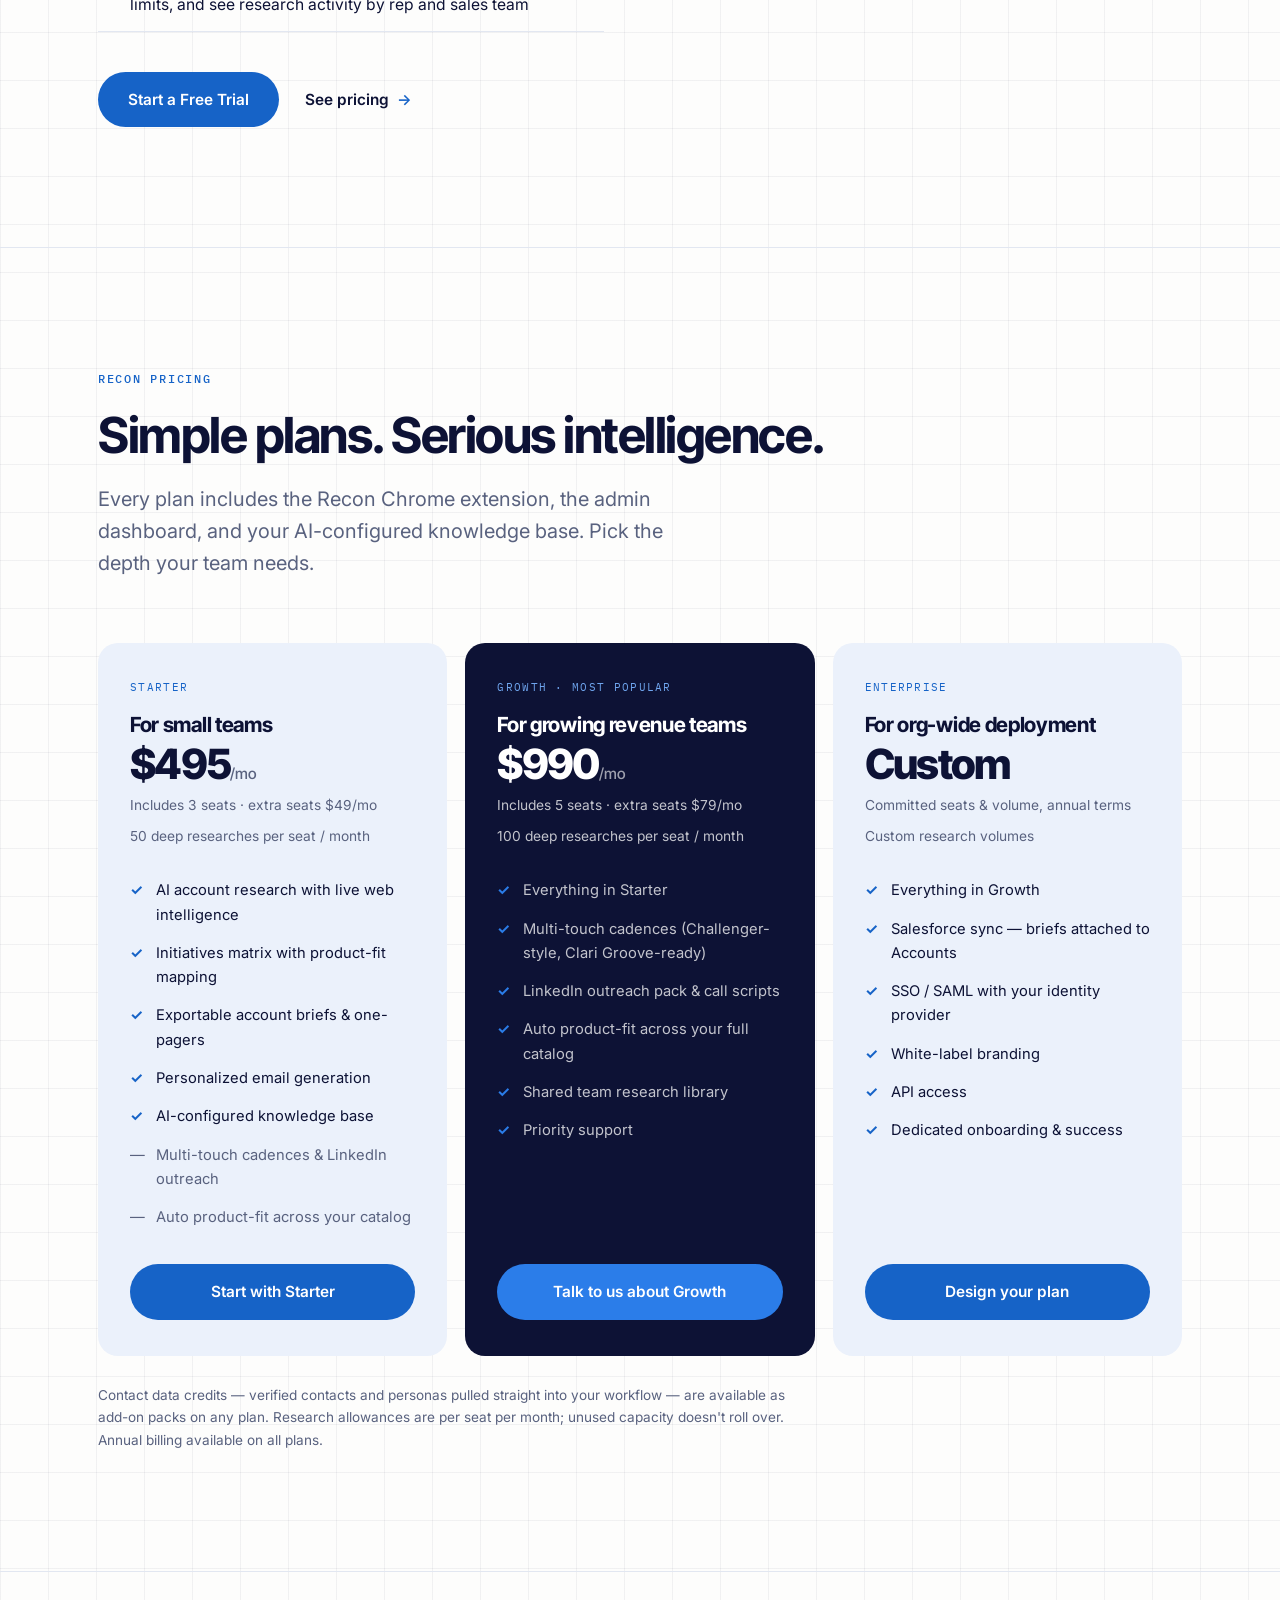
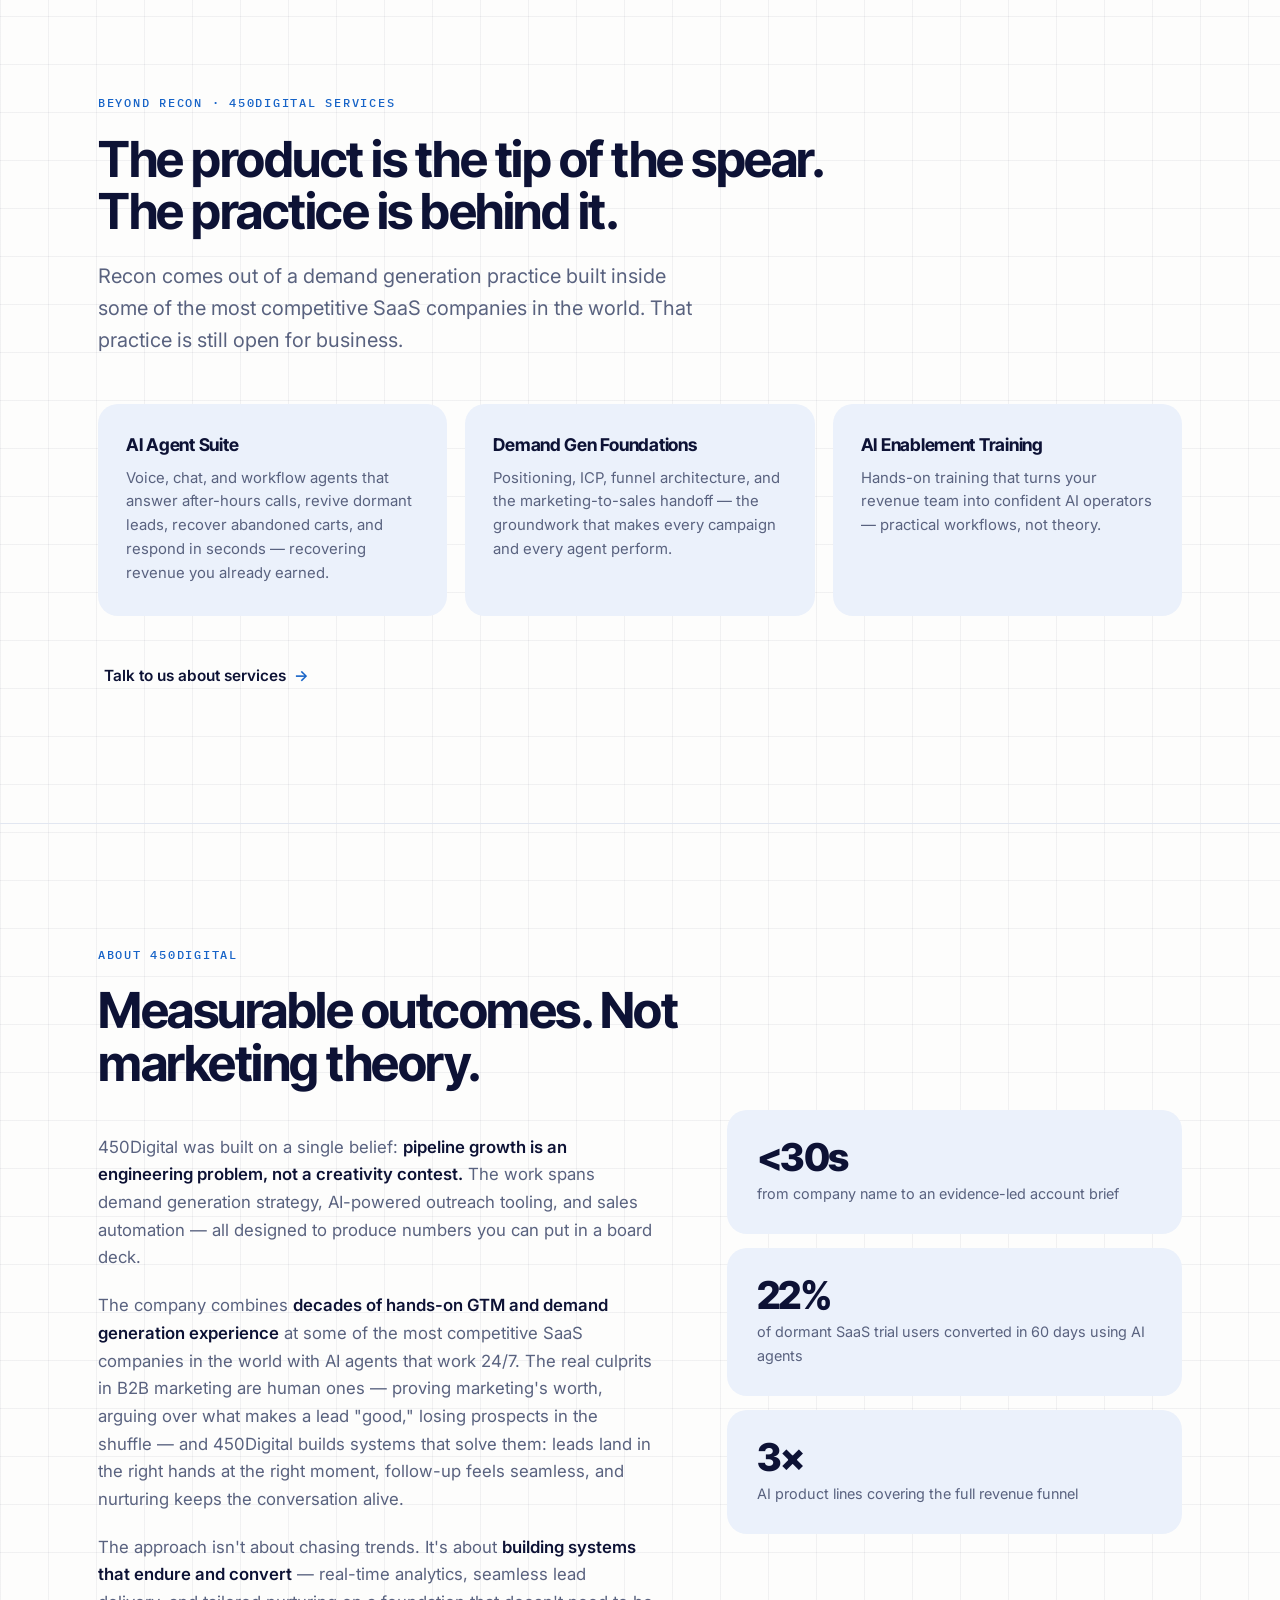
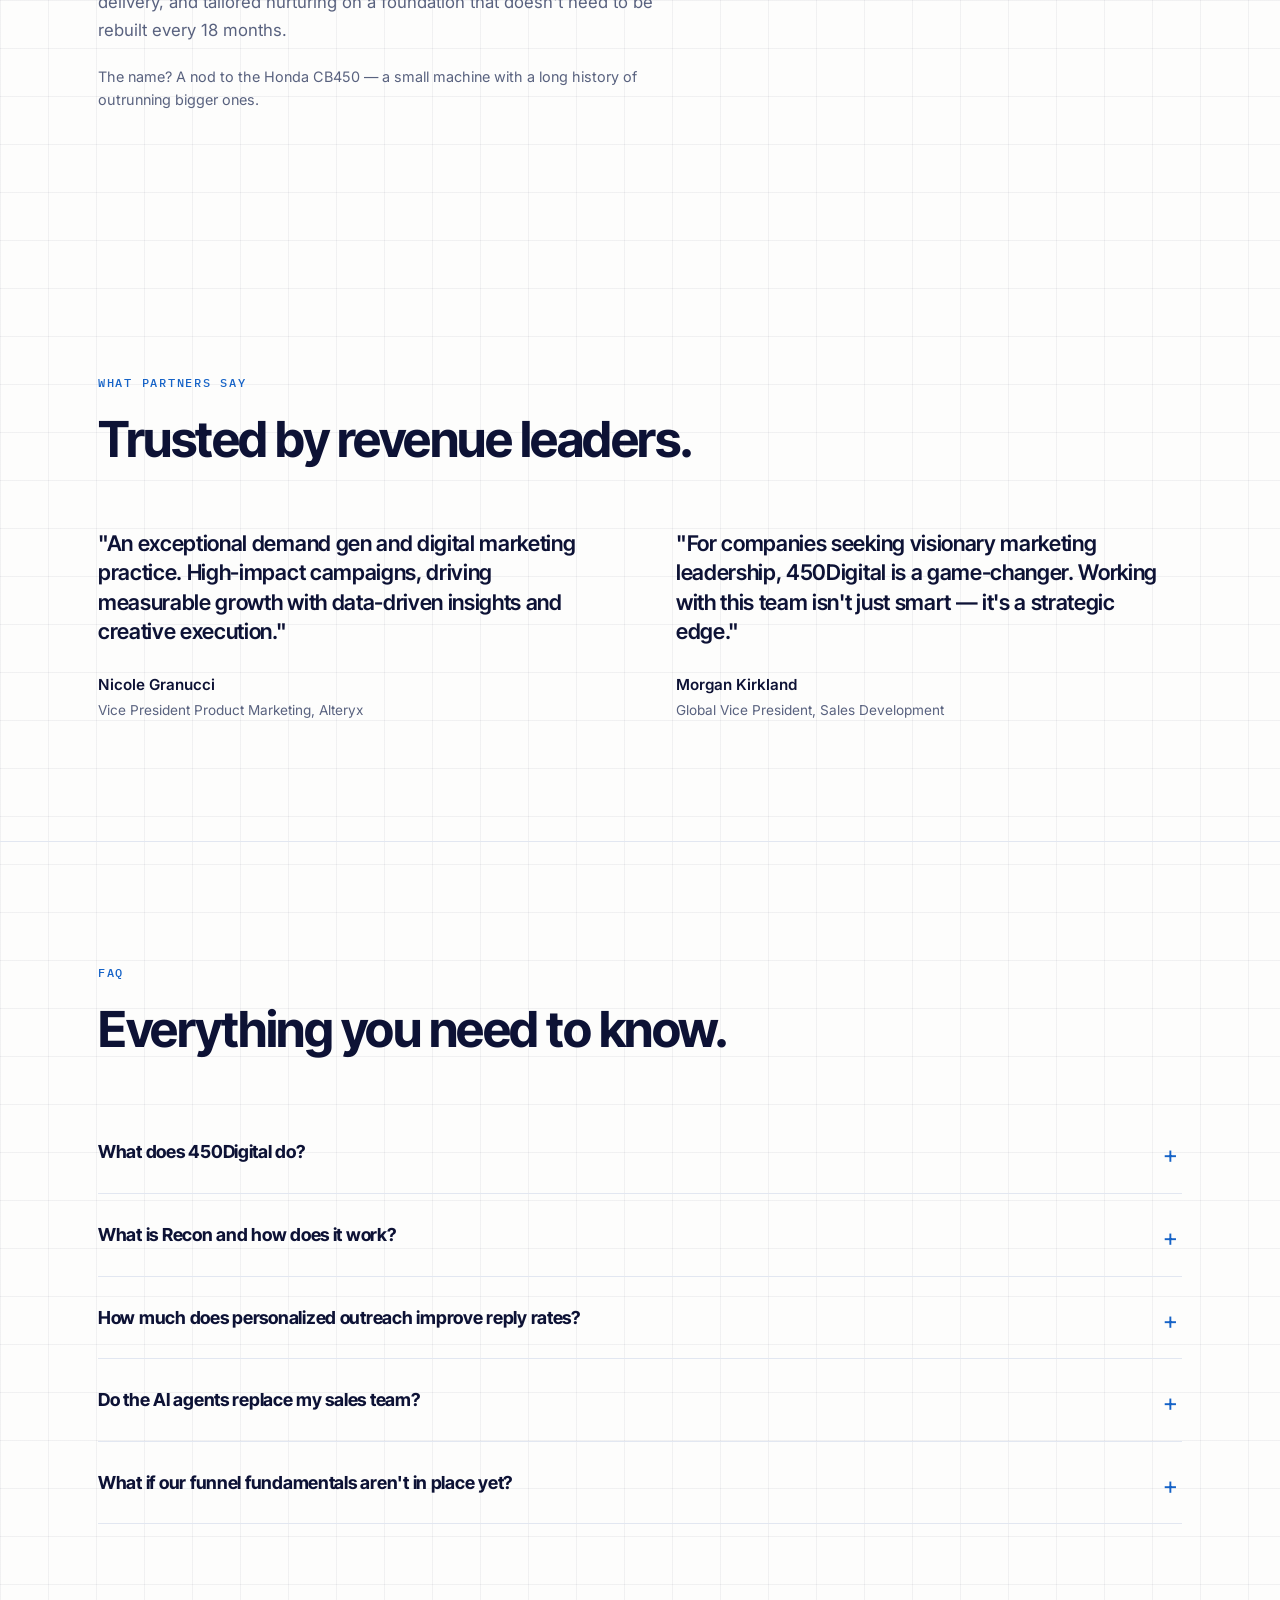
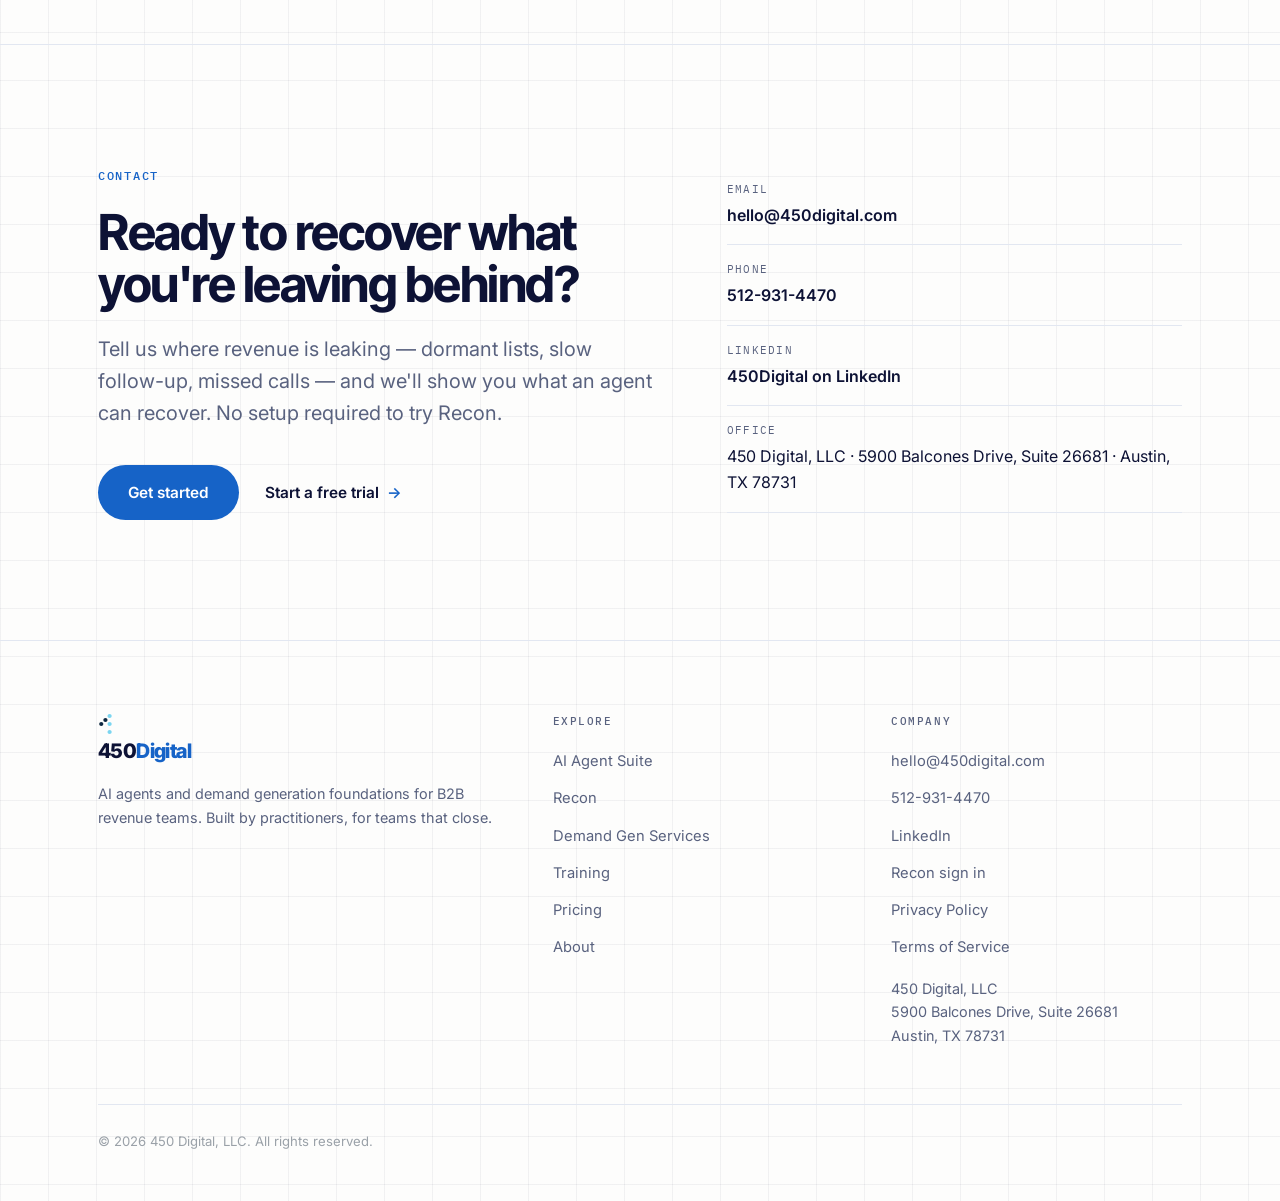
==== commit 4181f9b8: "Add files via upload" ====
--- a/index.html
+++ b/index.html
@@ -3,8 +3,8 @@
 <head>
   <meta charset="UTF-8" />
   <meta name="viewport" content="width=device-width, initial-scale=1.0" />
-  <title>450Digital — AI Agents & Demand Generation for B2B Revenue Teams</title>
-  <meta name="description" content="450Digital builds AI agents that recover lost revenue — dormant leads, abandoned carts, missed calls — plus Recon, the AI account intelligence tool, all on proven demand generation foundations." />
+  <title>Recon by 450Digital — AI Account Intelligence for B2B Sales Teams</title>
+  <meta name="description" content="Recon researches any account in seconds — evidence-led initiatives, product fit, briefs, account plans, and outreach. Built by 450Digital." />
   <link rel="canonical" href="https://www.450digital.com/" />
   <meta name="robots" content="index, follow, max-image-preview:large" />
   <meta name="theme-color" content="#0D1235" />
@@ -15,14 +15,11 @@
   <meta property="og:title" content="450Digital — AI Agents & Demand Generation for B2B Revenue Teams" />
   <meta property="og:description" content="AI agents that recover what others leave behind: dormant leads, abandoned carts, after-hours calls. Plus Recon — AI account intelligence in under 30 seconds." />
   <meta property="og:url" content="https://www.450digital.com/" />
-  <meta property="og:image" content="https://www.450digital.com/scarlet-witch.jpg" />
-  <meta property="og:image:alt" content="The Scarlet Witch — the hand-restored 1971 Honda CB450 café racer that gave 450Digital its name" />
 
   <!-- Twitter -->
   <meta name="twitter:card" content="summary_large_image" />
   <meta name="twitter:title" content="450Digital — AI Agents & Demand Generation for B2B Revenue Teams" />
   <meta name="twitter:description" content="AI agents that recover what others leave behind: dormant leads, abandoned carts, after-hours calls. Plus Recon — AI account intelligence in under 30 seconds." />
-  <meta name="twitter:image" content="https://www.450digital.com/scarlet-witch.jpg" />
 
   <!-- Structured data -->
   <script type="application/ld+json">
@@ -35,8 +32,8 @@
         "name": "450 Digital, LLC",
         "alternateName": "450Digital",
         "url": "https://www.450digital.com/",
-        "email": "jeff@450digital.com",
-        "telephone": "+1-512-810-0049",
+        "email": "hello@450digital.com",
+        "telephone": "+1-512-931-4470",
         "address": {
           "@type": "PostalAddress",
           "streetAddress": "5900 Balcones Drive, Suite 26681",
@@ -307,6 +304,13 @@
     .playbook p { font-size: 0.95rem; margin-bottom: 28px; color: rgba(255,255,255,0.72); }
     .playbook .eyebrow { color: #6FA5EE; }
 
+    /* Services band */
+    .svc-grid { display: grid; grid-template-columns: repeat(3, 1fr); gap: 18px; margin-top: 48px; }
+    .svc-card { background: var(--fog); border-radius: var(--r-tile); padding: 30px 28px; }
+    .svc-card h3 { font-size: 1.1rem; margin-bottom: 10px; }
+    .svc-card p { font-size: 0.93rem; color: var(--smoke); line-height: 1.6; }
+    @media (max-width: 920px) { .svc-grid { grid-template-columns: 1fr; } }
+
     /* Pricing */
     .price-grid { display: grid; grid-template-columns: repeat(3, 1fr); gap: 18px; margin-top: 64px; align-items: stretch; }
     .price-card {
@@ -460,15 +464,12 @@
     <a class="logo" href="#top"><img class="logo-mark" src="/logo-icon.svg" alt="" />450<span>Digital</span></a>
     <button class="nav-toggle" aria-label="Open menu" onclick="document.querySelector('.nav-links').classList.toggle('open')">☰</button>
     <nav class="nav-links">
-      <a href="#agents">AI Agents</a>
-      <a href="#recon">Recon</a>
-      <a href="#foundations">Foundations</a>
-      <a href="#training">Training</a>
+      <a href="#recon">Product</a>
       <a href="#pricing">Pricing</a>
+      <a href="#services">Services</a>
       <a href="#about">About</a>
-      <a href="#faq">FAQ</a>
       <a href="#contact">Contact</a>
-      <a class="nav-cta" href="https://recon.450digital.com">Try Recon Free</a>
+      <a class="nav-cta" href="mailto:hello@450digital.com?subject=Recon%20Free%20Trial">Start a Free Trial</a>
     </nav>
   </div>
 </header>
@@ -478,21 +479,14 @@
   <!-- Hero -->
   <div class="hero">
     <div class="wrap">
-      <span class="eyebrow">AI Agents · Account Intelligence · Demand Generation</span>
-      <h1>AI agents that recover what others leave behind.</h1>
-      <p class="lead">Forgotten leads, abandoned carts, after-hours calls, slow follow-up — every business loses revenue it already earned. 450Digital's AI agents plug those gaps 24/7, backed by 18+ years of demand generation practice.</p>
+      <span class="eyebrow">Recon · by 450Digital</span>
+      <h1>Stand apart on the first call.</h1>
+      <p class="lead">While competitors open with a generic pitch, your reps open with the prospect's own initiatives — and exactly how your products fit. Recon is AI account intelligence for B2B sales teams: research, outreach, and account planning in minutes, not mornings. Built into Chrome, at home on LinkedIn and Salesforce.</p>
       <div class="hero-actions">
-        <a class="btn btn-ink" href="#agents">See the Agent Suite</a>
-        <a class="btn btn-quiet" href="#contact">Talk to us</a>
-      </div>
-      <div class="exp">
-        <span class="k">Experience from</span>
-        <span>Oracle Marketing Cloud</span>
-        <span>DocuSign</span>
-        <span>Sprinklr</span>
-        <span>Alteryx</span>
-        <span>Genesys</span>
-      </div>
+        <a class="btn btn-ink" href="mailto:hello@450digital.com?subject=Recon%20Free%20Trial">Start a Free Trial</a>
+        <a class="btn btn-quiet" href="#pricing">See pricing</a>
+      </div>
+      
     </div>
 
     <!-- Signature: the recovery ledger -->
@@ -515,84 +509,37 @@
   </div>
 
   <!-- Agent Suite -->
-  <section id="agents">
-    <div class="wrap">
-      <span class="eyebrow">The 450Digital Agent Suite</span>
-      <h2 class="measure">Stop letting opportunities slip away.</h2>
-      <p class="lead" style="margin-top:22px;">Leads go dormant, carts are abandoned, follow-ups come too late, and satisfied customers never leave reviews. Each agent plugs one of those leaks — and they all run around the clock.</p>
-      <div class="grid-3">
-        <div class="tile">
-          <span class="icon">💬</span>
-          <h3>Database Reactivation</h3>
-          <p>Your team worked hard to get those leads. Wake them up with engaging two-way SMS conversations that reignite interest and grow pipeline from contacts you've already paid for.</p>
-        </div>
-        <div class="tile">
-          <span class="icon">⚡</span>
-          <h3>Speed to Lead</h3>
-          <p>Respond to new inquiries in seconds — not hours. Instant AI follow-up qualifies and converts prospects before competitors even see the lead, with a safety net when your team is stretched.</p>
-        </div>
-        <div class="tile">
-          <span class="icon">🕐</span>
-          <h3>24/7 Attendant</h3>
-          <p>Stop after-hours leads going unanswered. The attendant engages every inquiry the moment it arrives, filters unqualified prospects, and hands your team warm, ready conversations each morning.</p>
-        </div>
-        <div class="tile">
-          <span class="icon">🛒</span>
-          <h3>Abandoned Cart Recovery</h3>
-          <p>Secure sales that would otherwise be lost to the void. Smart follow-up nudges answer questions, suggest alternatives, and bring shoppers back to close the purchase.</p>
-        </div>
-        <div class="tile">
-          <span class="icon">🎙️</span>
-          <h3>AI Voice Agent</h3>
-          <p>AI handles inbound calls end to end — redirecting leads, taking information, answering questions, and booking or rearranging appointments, with seamless handoff to humans when it counts.</p>
-        </div>
-        <div class="tile">
-          <span class="icon">⭐</span>
-          <h3>Review &amp; Reputation Shield</h3>
-          <p>Automatically capture reviews from happy customers, triage unhappy ones before they post, and reply to every review without spending man-hours — building credibility on autopilot.</p>
-        </div>
-      </div>
-    </div>
-  </section>
+  
 
   <hr class="rule" />
 
-  <!-- Pull-quote stat -->
-  <div class="pull">
-    <div class="wrap">
-      <blockquote>AI agents converted <em>22% of dormant SaaS trial users</em> in 60 days.</blockquote>
-      <cite>Real client result · database reactivation campaign</cite>
-    </div>
-  </div>
-
-  <hr class="rule" />
-
-  <!-- Recon -->
+  <!-- Pricing -->
+  <!-- Recon: the product -->
   <section id="recon" class="recon">
     <div class="wrap">
-      <span class="eyebrow">Flagship Product · Recon</span>
-      <h2 class="measure">Your reps shouldn't spend an hour researching before every call.</h2>
+      <span class="eyebrow">The Product</span>
+      <h2 class="measure">An hour of account research. Thirty seconds of Recon.</h2>
       <div class="recon-grid">
         <div>
-          <p class="lead" style="margin-top:24px;">Recon is an AI-powered account research tool built into Salesforce and available as a Chrome extension. In under 30 seconds it surfaces everything a rep needs for a relevant, personalized conversation — so more time goes to selling, not searching.</p>
+          <p class="lead" style="margin-top:24px;">Recon reads what the market is saying about your target — filings, earnings calls, press, executive commentary, hiring signals — and translates it into an evidence-led plan of attack for <em>your</em> products. Every claim labeled by source. Nothing invented.</p>
           <ul>
-            <li>SEC filings + AI analysis of strategic priorities and risk factors</li>
-            <li>Hiring signal detection — know what they're building before you call</li>
-            <li>Competitive displacement angles tailored to your product</li>
-            <li>1-click personalized outreach emails and multi-step cadences</li>
-            <li>Works natively in Salesforce and as a standalone Chrome extension</li>
+            <li><b>Live-researched initiatives matrix</b> — up to three credible priorities per account, each tagged explicit or inferred, with why it matters and talking points tied to your value drivers</li>
+            <li><b>Auto product-fit</b> — Recon maps initiatives across your entire catalog and names the products that genuinely apply</li>
+            <li><b>One-click briefs &amp; strategic account plans</b> — a shareable one-pager or a nine-section plan with win themes, whitespace, and a relationship map</li>
+            <li><b>Outreach that sounds like your best rep</b> — Challenger-style emails, call scripts, and multi-touch cadences, problem-first and under 100 words</li>
+            <li><b>Team admin &amp; analytics</b> — bulk-invite your team, set plans and limits, and see research activity by rep and sales team</li>
           </ul>
           <div class="recon-actions">
-            <a class="btn btn-ink" href="https://recon.450digital.com">Try Recon Free</a>
-            <a class="btn btn-quiet" href="#contact">Get a demo</a>
+            <a class="btn btn-ink" href="mailto:hello@450digital.com?subject=Recon%20Free%20Trial">Start a Free Trial</a>
+            <a class="btn btn-quiet" href="#pricing">See pricing</a>
           </div>
         </div>
         <div>
           <div class="steps">
-            <div class="step"><div class="step-num">01</div><div><h3>Open any account</h3><p>Navigate to a Salesforce record or any company page in Chrome. Recon activates automatically.</p></div></div>
-            <div class="step"><div class="step-num">02</div><div><h3>AI builds the brief</h3><p>Recon pulls SEC filings, news, hiring data, and competitive signals — then surfaces the insights that matter for your product.</p></div></div>
-            <div class="step"><div class="step-num">03</div><div><h3>Personalized outreach, ready to send</h3><p>A tailored opening email and cadence built around what's actually happening at that account — not a generic template.</p></div></div>
-            <div class="step"><div class="step-num">04</div><div><h3>Ship it in under 30 seconds</h3><p>From zero to fully researched, personalized, and ready to send — before you finish your coffee.</p></div></div>
+            <div class="step"><div class="step-num">01</div><div><h3>Point it at a company</h3><p>Type a name in the extension — or open the account on LinkedIn or Salesforce. Choose a product line, or let Auto mode decide.</p></div></div>
+            <div class="step"><div class="step-num">02</div><div><h3>Recon researches live</h3><p>Filings, earnings calls, recent news, executive commentary, hiring trends — prioritized to the last 6–12 months and mapped against your catalog.</p></div></div>
+            <div class="step"><div class="step-num">03</div><div><h3>Get the evidence-led matrix</h3><p>Initiatives, fit ratings, why-it-matters, talking points, product fit — every row sourced, nothing speculative.</p></div></div>
+            <div class="step"><div class="step-num">04</div><div><h3>Act on it immediately</h3><p>Copy the brief, export the account plan, generate the day-one LinkedIn-email-call cadence. Research to outreach in one sitting.</p></div></div>
           </div>
         </div>
       </div>
@@ -601,67 +548,6 @@
 
   <hr class="rule" />
 
-  <!-- Foundations -->
-  <section id="foundations">
-    <div class="wrap">
-      <span class="eyebrow">Demand Generation Services</span>
-      <h2 class="measure">AI fills the leaks. Foundations build the funnel.</h2>
-      <p class="lead" style="margin-top:22px;">AI agents are powerful at capturing what's slipping away — but they can only scale if your funnel is built on solid ground. 450Digital's foundational services provide the strategy, messaging, and targeting that ensure every AI-powered interaction drives measurable growth.</p>
-      <div class="chips">
-        <div class="chip"><span class="tag">Assess</span><h3>Campaign &amp; Channel Performance Assessment</h3><p>Find where budget leaks and which channels actually produce pipeline — before spending another dollar.</p></div>
-        <div class="chip"><span class="tag">Nurture</span><h3>Dynamic Nurtures &amp; Content-Routed Journeys</h3><p>Nurture streams that adapt to behavior and route prospects to the content most likely to convert them.</p></div>
-        <div class="chip"><span class="tag">Message</span><h3>Campaign Messaging Lab</h3><p>Sharpen positioning and messaging until it resonates — tested against real audience response, not opinion.</p></div>
-        <div class="chip"><span class="tag">Convert</span><h3>Tactical SDR Pack</h3><p>Ready-to-run sequences, call scripts, and objection handling that turn qualified interest into meetings.</p></div>
-        <div class="chip"><span class="tag">Add-on</span><h3>ICP &amp; Segmentation Sanity Check</h3><p>Validate that you're targeting accounts that can actually buy — and segmenting them in a way sales can use.</p></div>
-        <div class="chip"><span class="tag">Add-on</span><h3>Attribution &amp; Source-of-Truth Micro-Audit</h3><p>Reconcile the numbers so marketing, sales, and finance finally agree on what's working.</p></div>
-      </div>
-      <div class="svc-2">
-        <div class="tile">
-          <h3>Enhanced Campaign Engagement</h3>
-          <p>Custom engagements for marketing demand generation and lead management: tailored strategies to spark interest, nurture leads, and drive conversions through personalized, effective outreach.</p>
-        </div>
-        <div class="tile">
-          <h3>Lead Scoring &amp; Analytics</h3>
-          <p>Identify and prioritize high-potential prospects by ranking leads on engagement, fit, and likelihood to convert. Behavioral and firmographic data plus predictive analytics focus sales effort where it matters — shortening cycles and lifting ROI.</p>
-        </div>
-      </div>
-    </div>
-  </section>
-
-  <hr class="rule" />
-
-  <!-- Training -->
-  <section id="training" class="training">
-    <div class="wrap training-grid">
-      <div>
-        <span class="eyebrow">Education</span>
-        <h2>Master demand generation — then supercharge it with AI.</h2>
-        <p class="lead" style="margin-top:22px;">The Demand Generation Foundations course teaches the core strategies and practices that fuel sustainable engagement and pipeline growth — the new standard for modern B2B marketers.</p>
-        <ul>
-          <li>Build a full-funnel demand generation strategy</li>
-          <li>Align sales and marketing for faster growth</li>
-          <li>Optimize campaigns for higher engagement, conversion, and attribution</li>
-          <li>Use analytics to prove ROI and guide investment</li>
-          <li>Individual online and group instructor-led formats available</li>
-        </ul>
-        <div class="hero-actions">
-          <a class="btn btn-ink" href="mailto:jeff@450digital.com?subject=Foundations%20Training%20Enrollment">Enroll in Foundations Training</a>
-          <a class="btn btn-quiet" href="mailto:jeff@450digital.com?subject=Team%20Training%20Inquiry">Team training</a>
-        </div>
-      </div>
-      <div class="playbook">
-        <img class="playbook-cover" src="/playbook-cover.png" alt="The Engagement Playbook Series — From Engagement to Revenue: Strengthening the Foundations for Pipeline Growth" loading="lazy" />
-        <span class="eyebrow" style="margin-bottom:14px;">Free Resource</span>
-        <h3>The Engagement Playbook Series</h3>
-        <p>A practical playbook for re-engaging your database and building conversion-focused journeys — the same frameworks used in our client engagements.</p>
-        <a class="btn btn-ink" href="mailto:jeff@450digital.com?subject=Engagement%20Playbook%20Request">Request the Playbook</a>
-      </div>
-    </div>
-  </section>
-
-  <hr class="rule" />
-
-  <!-- Pricing -->
   <section id="pricing">
     <div class="wrap">
       <span class="eyebrow">Recon Pricing</span>
@@ -684,7 +570,7 @@
             <li class="dim">Multi-touch cadences &amp; LinkedIn outreach</li>
             <li class="dim">Auto product-fit across your catalog</li>
           </ul>
-          <a class="btn btn-ink" href="mailto:jeff@450digital.com?subject=Recon%20Starter" style="justify-content:center;">Start with Starter</a>
+          <a class="btn btn-ink" href="mailto:hello@450digital.com?subject=Recon%20Starter" style="justify-content:center;">Start with Starter</a>
         </div>
 
         <div class="price-card featured">
@@ -701,7 +587,7 @@
             <li>Shared team research library</li>
             <li>Priority support</li>
           </ul>
-          <a class="btn btn-ink" href="mailto:jeff@450digital.com?subject=Recon%20Growth" style="justify-content:center;background:var(--azure);">Talk to us about Growth</a>
+          <a class="btn btn-ink" href="mailto:hello@450digital.com?subject=Recon%20Growth" style="justify-content:center;background:var(--azure);">Talk to us about Growth</a>
         </div>
 
         <div class="price-card">
@@ -718,11 +604,36 @@
             <li>API access</li>
             <li>Dedicated onboarding &amp; success</li>
           </ul>
-          <a class="btn btn-ink" href="mailto:jeff@450digital.com?subject=Recon%20Enterprise" style="justify-content:center;">Design your plan</a>
+          <a class="btn btn-ink" href="mailto:hello@450digital.com?subject=Recon%20Enterprise" style="justify-content:center;">Design your plan</a>
         </div>
 
       </div>
       <p class="price-note">Contact data credits — verified contacts and personas pulled straight into your workflow — are available as add-on packs on any plan. Research allowances are per seat per month; unused capacity doesn't roll over. Annual billing available on all plans.</p>
+    </div>
+  </section>
+
+  <hr class="rule" />
+
+  <section id="services">
+    <div class="wrap">
+      <span class="eyebrow">Beyond Recon · 450Digital Services</span>
+      <h2 class="measure">The product is the tip of the spear. The practice is behind it.</h2>
+      <p class="lead" style="margin-top:22px;">Recon comes out of a demand generation practice built inside some of the most competitive SaaS companies in the world. That practice is still open for business.</p>
+      <div class="svc-grid">
+        <div class="svc-card">
+          <h3>AI Agent Suite</h3>
+          <p>Voice, chat, and workflow agents that answer after-hours calls, revive dormant leads, recover abandoned carts, and respond in seconds — recovering revenue you already earned.</p>
+        </div>
+        <div class="svc-card">
+          <h3>Demand Gen Foundations</h3>
+          <p>Positioning, ICP, funnel architecture, and the marketing-to-sales handoff — the groundwork that makes every campaign and every agent perform.</p>
+        </div>
+        <div class="svc-card">
+          <h3>AI Enablement Training</h3>
+          <p>Hands-on training that turns your revenue team into confident AI operators — practical workflows, not theory.</p>
+        </div>
+      </div>
+      <div style="margin-top:32px;"><a class="btn btn-quiet" href="#contact">Talk to us about services</a></div>
     </div>
   </section>
 
@@ -738,9 +649,10 @@
           <p style="margin-top:24px;">450Digital was built on a single belief: <strong>pipeline growth is an engineering problem, not a creativity contest.</strong> The work spans demand generation strategy, AI-powered outreach tooling, and sales automation — all designed to produce numbers you can put in a board deck.</p>
           <p>The company combines <strong>decades of hands-on GTM and demand generation experience</strong> at some of the most competitive SaaS companies in the world with AI agents that work 24/7. The real culprits in B2B marketing are human ones — proving marketing's worth, arguing over what makes a lead "good," losing prospects in the shuffle — and 450Digital builds systems that solve them: leads land in the right hands at the right moment, follow-up feels seamless, and nurturing keeps the conversation alive.</p>
           <p>The approach isn't about chasing trends. It's about <strong>building systems that endure and convert</strong> — real-time analytics, seamless lead delivery, and tailored nurturing on a foundation that doesn't need to be rebuilt every 18 months.</p>
+          <p class="sub" style="color:var(--smoke);font-size:0.9rem;">The name? A nod to the Honda CB450 — a small machine with a long history of outrunning bigger ones.</p>
         </div>
         <div class="about-stats">
-          <div class="about-stat"><div class="num">18+</div><div class="lbl">years building predictable pipeline at SaaS leaders</div></div>
+          <div class="about-stat"><div class="num">&lt;30s</div><div class="lbl">from company name to an evidence-led account brief</div></div>
           <div class="about-stat"><div class="num">22%</div><div class="lbl">of dormant SaaS trial users converted in 60 days using AI agents</div></div>
           <div class="about-stat"><div class="num">3×</div><div class="lbl">AI product lines covering the full revenue funnel</div></div>
         </div>
@@ -748,29 +660,7 @@
     </div>
   </section>
 
-  <!-- The 450 -->
-  <section id="the-450" class="origin">
-    <div class="wrap">
-      <span class="eyebrow">Why "450"</span>
-      <h2>Named after a machine that demanded everything.</h2>
-      <div class="origin-grid">
-        <figure>
-          <img src="/scarlet-witch.jpg" alt="The Scarlet Witch — a hand-restored 1971 Honda CB450 café racer with a candy-red tank, photographed in a workshop" loading="lazy" />
-          <figcaption>The Scarlet Witch · 1971 Honda CB450 · BikeBound Top 10 Café Racers of 2020</figcaption>
-        </figure>
-        <div class="origin-copy">
-          <p>The "450" in 450Digital is a <strong>1971 Honda CB450</strong> — a complete frame-up restoration that took two and a half years of wrestling with every nut, bolt, and stubborn detail until each one was exactly right.</p>
-          <p>The result was the <strong>"Scarlet Witch,"</strong> a sleek café racer that earned a spot on BikeBound's Top 10 Café Racers of 2020 and a showcase at The Handbuilt Show in Austin, Texas.</p>
-          <p>That build is the company's standard, not its mascot: <strong>patience, grit, and the conviction that details done right compound into something that wins.</strong> The same discipline runs through every 450Digital engagement — decades of demand generation, marketing operations, branding, and Six Sigma practice applied until the machine runs the way it should.</p>
-          <div class="origin-specs">
-            <span>2.5 yr frame-up build</span>
-            <span>BikeBound Top 10 · 2020</span>
-            <span>The Handbuilt Show · Austin</span>
-          </div>
-        </div>
-      </div>
-    </div>
-  </section>
+  
 
   <!-- Testimonials -->
   <section>
@@ -832,14 +722,14 @@
         <h2>Ready to recover what you're leaving behind?</h2>
         <p class="lead" style="margin-top:22px;">Tell us where revenue is leaking — dormant lists, slow follow-up, missed calls — and we'll show you what an agent can recover. No setup required to try Recon.</p>
         <div class="hero-actions" style="margin-top:36px;">
-          <a class="btn btn-ink" href="mailto:jeff@450digital.com?subject=450Digital%20Inquiry">Get started</a>
-          <a class="btn btn-quiet" href="https://recon.450digital.com">Try Recon free</a>
+          <a class="btn btn-ink" href="mailto:hello@450digital.com?subject=450Digital%20Inquiry">Get started</a>
+          <a class="btn btn-quiet" href="mailto:hello@450digital.com?subject=Recon%20Free%20Trial">Start a free trial</a>
         </div>
       </div>
       <div>
         <ul class="contact-list">
-          <li><span class="k">Email</span><a href="mailto:jeff@450digital.com">jeff@450digital.com</a></li>
-          <li><span class="k">Phone</span><a href="tel:+15128100049">512-810-0049</a></li>
+          <li><span class="k">Email</span><a href="mailto:hello@450digital.com">hello@450digital.com</a></li>
+          <li><span class="k">Phone</span><a href="tel:+15129314470">512-931-4470</a></li>
           <li><span class="k">LinkedIn</span><a href="https://www.linkedin.com/company/450digital" rel="noopener">450Digital on LinkedIn</a></li>
           <li><span class="k">Office</span>450 Digital, LLC · 5900 Balcones Drive, Suite 26681 · Austin, TX 78731</li>
         </ul>
@@ -870,10 +760,12 @@
       <div>
         <h4>Company</h4>
         <ul>
-          <li><a href="mailto:jeff@450digital.com">jeff@450digital.com</a></li>
-          <li><a href="tel:+15128100049">512-810-0049</a></li>
+          <li><a href="mailto:hello@450digital.com">hello@450digital.com</a></li>
+          <li><a href="tel:+15129314470">512-931-4470</a></li>
           <li><a href="https://www.linkedin.com/company/450digital" rel="noopener">LinkedIn</a></li>
+          <li><a href="https://recon.450digital.com">Recon sign in</a></li>
           <li><a href="/privacy.html">Privacy Policy</a></li>
+          <li><a href="/terms.html">Terms of Service</a></li>
         </ul>
         <p style="margin-top:16px;">450 Digital, LLC<br/>5900 Balcones Drive, Suite 26681<br/>Austin, TX 78731</p>
       </div>
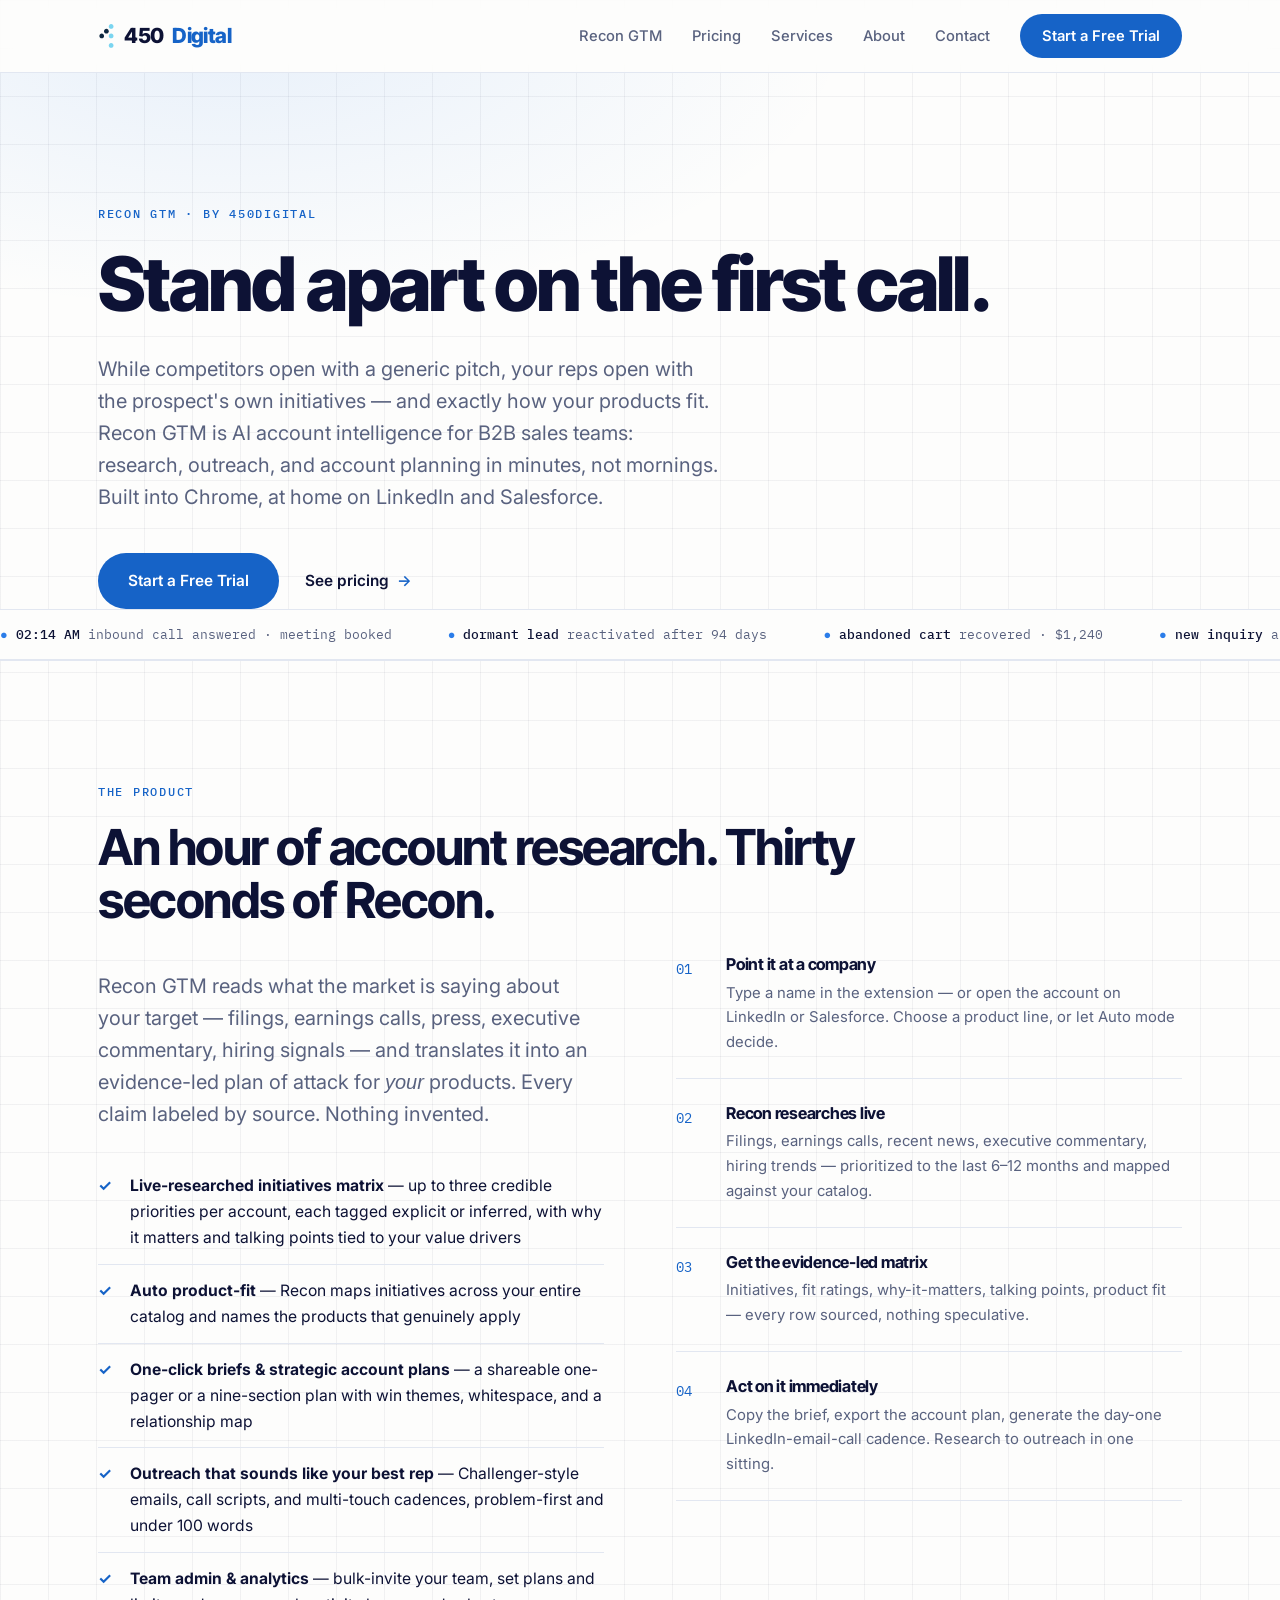
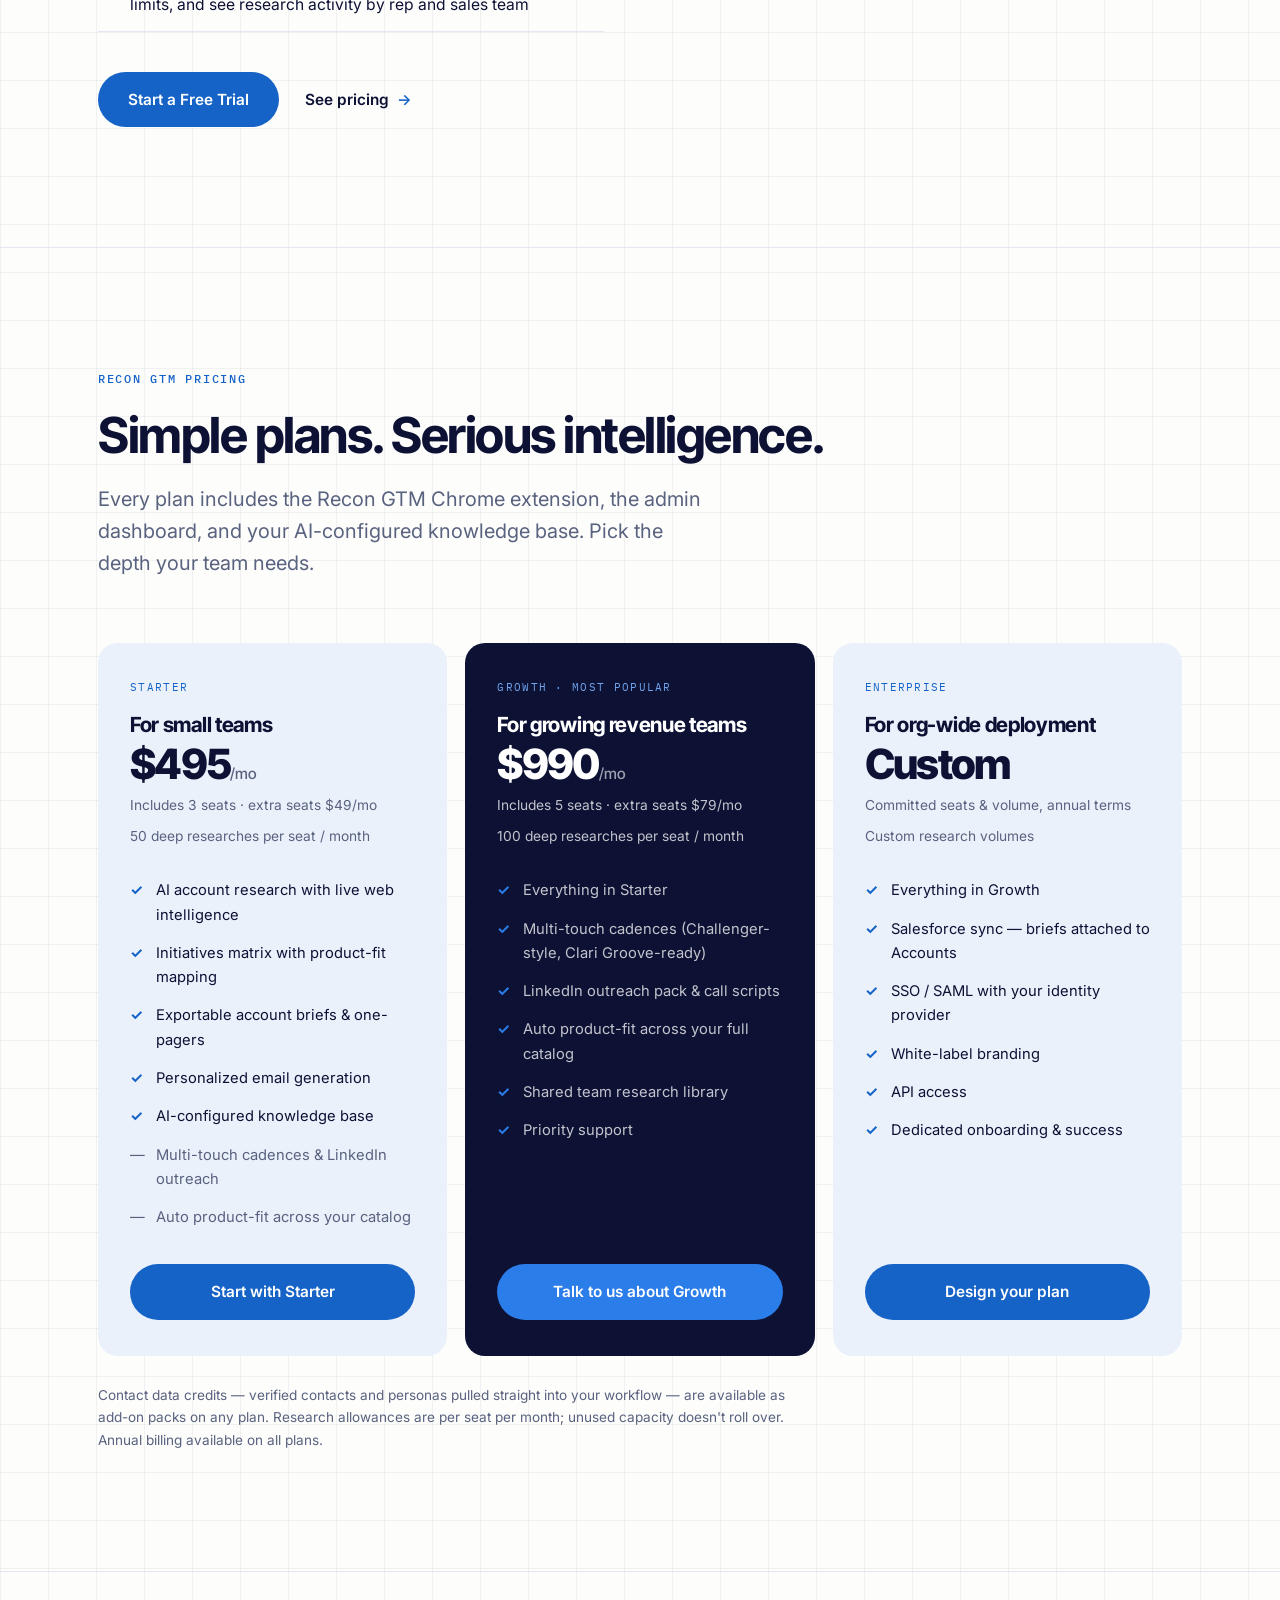
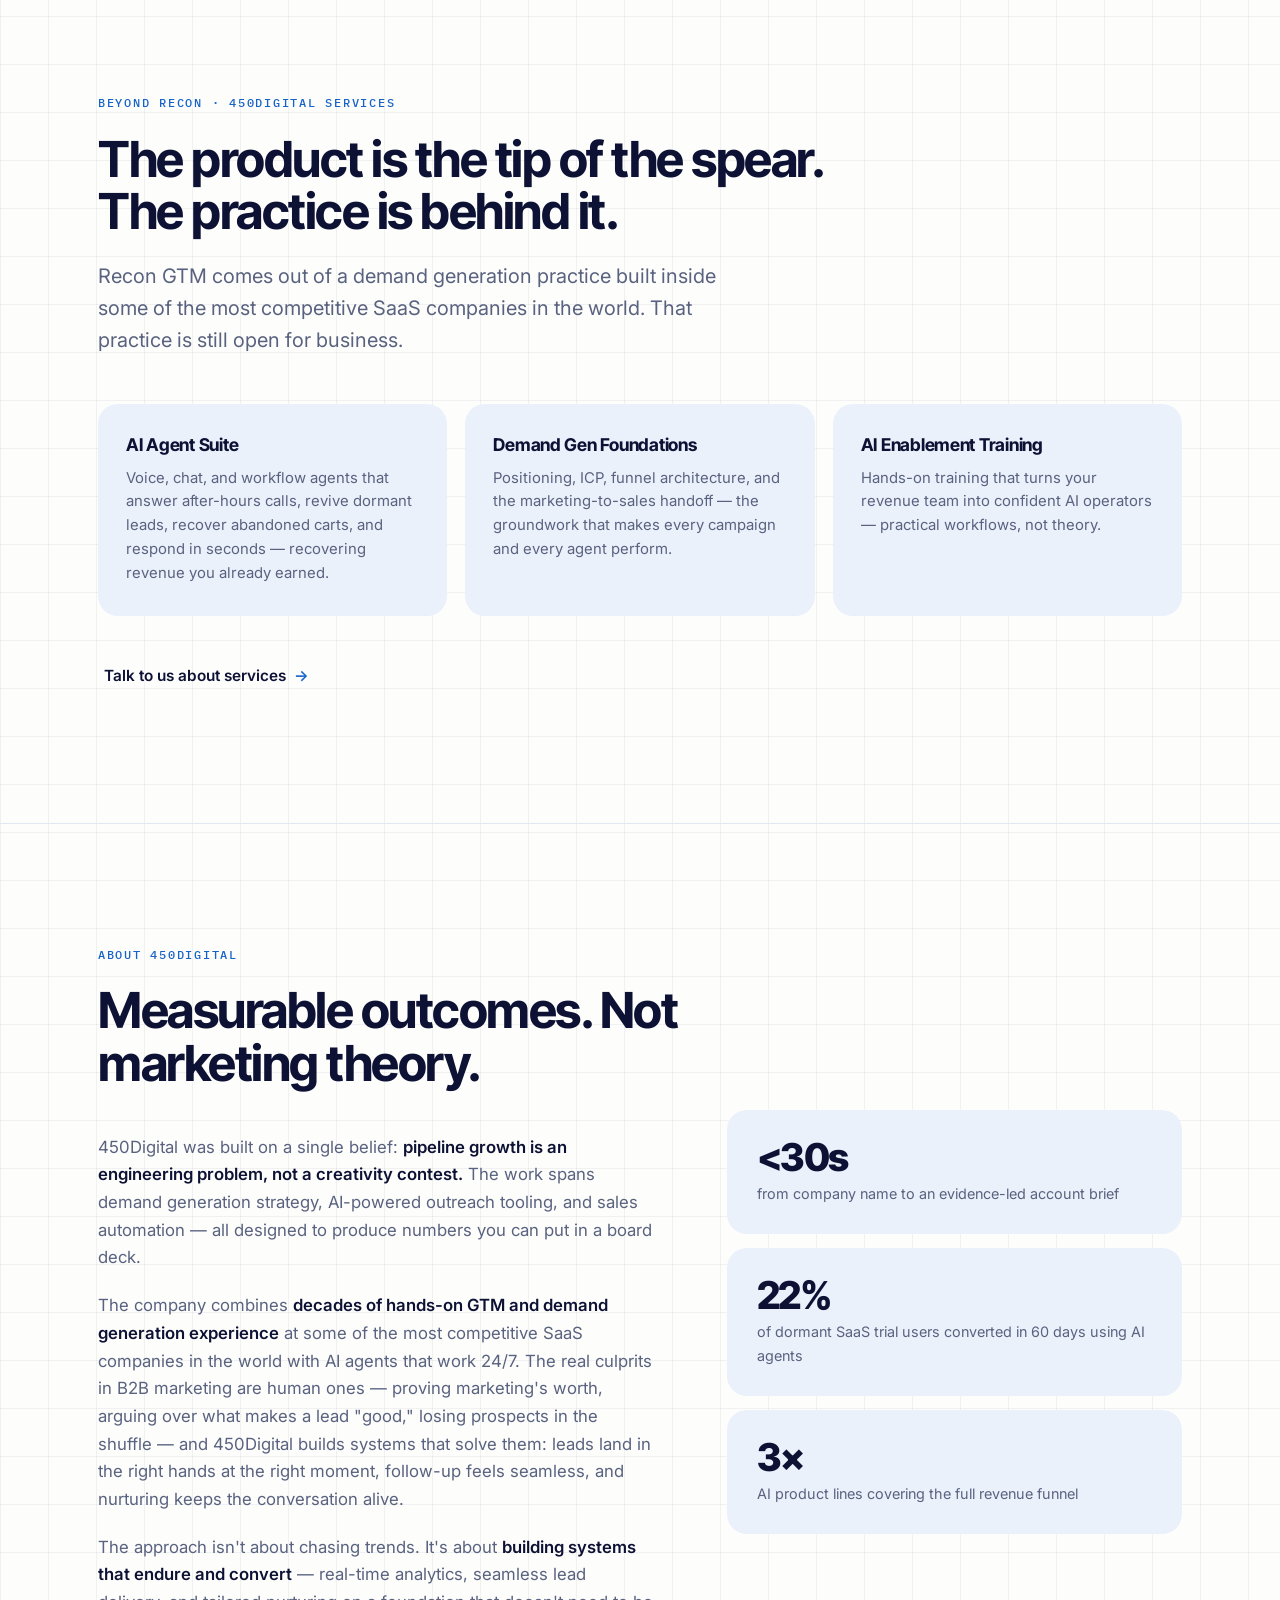
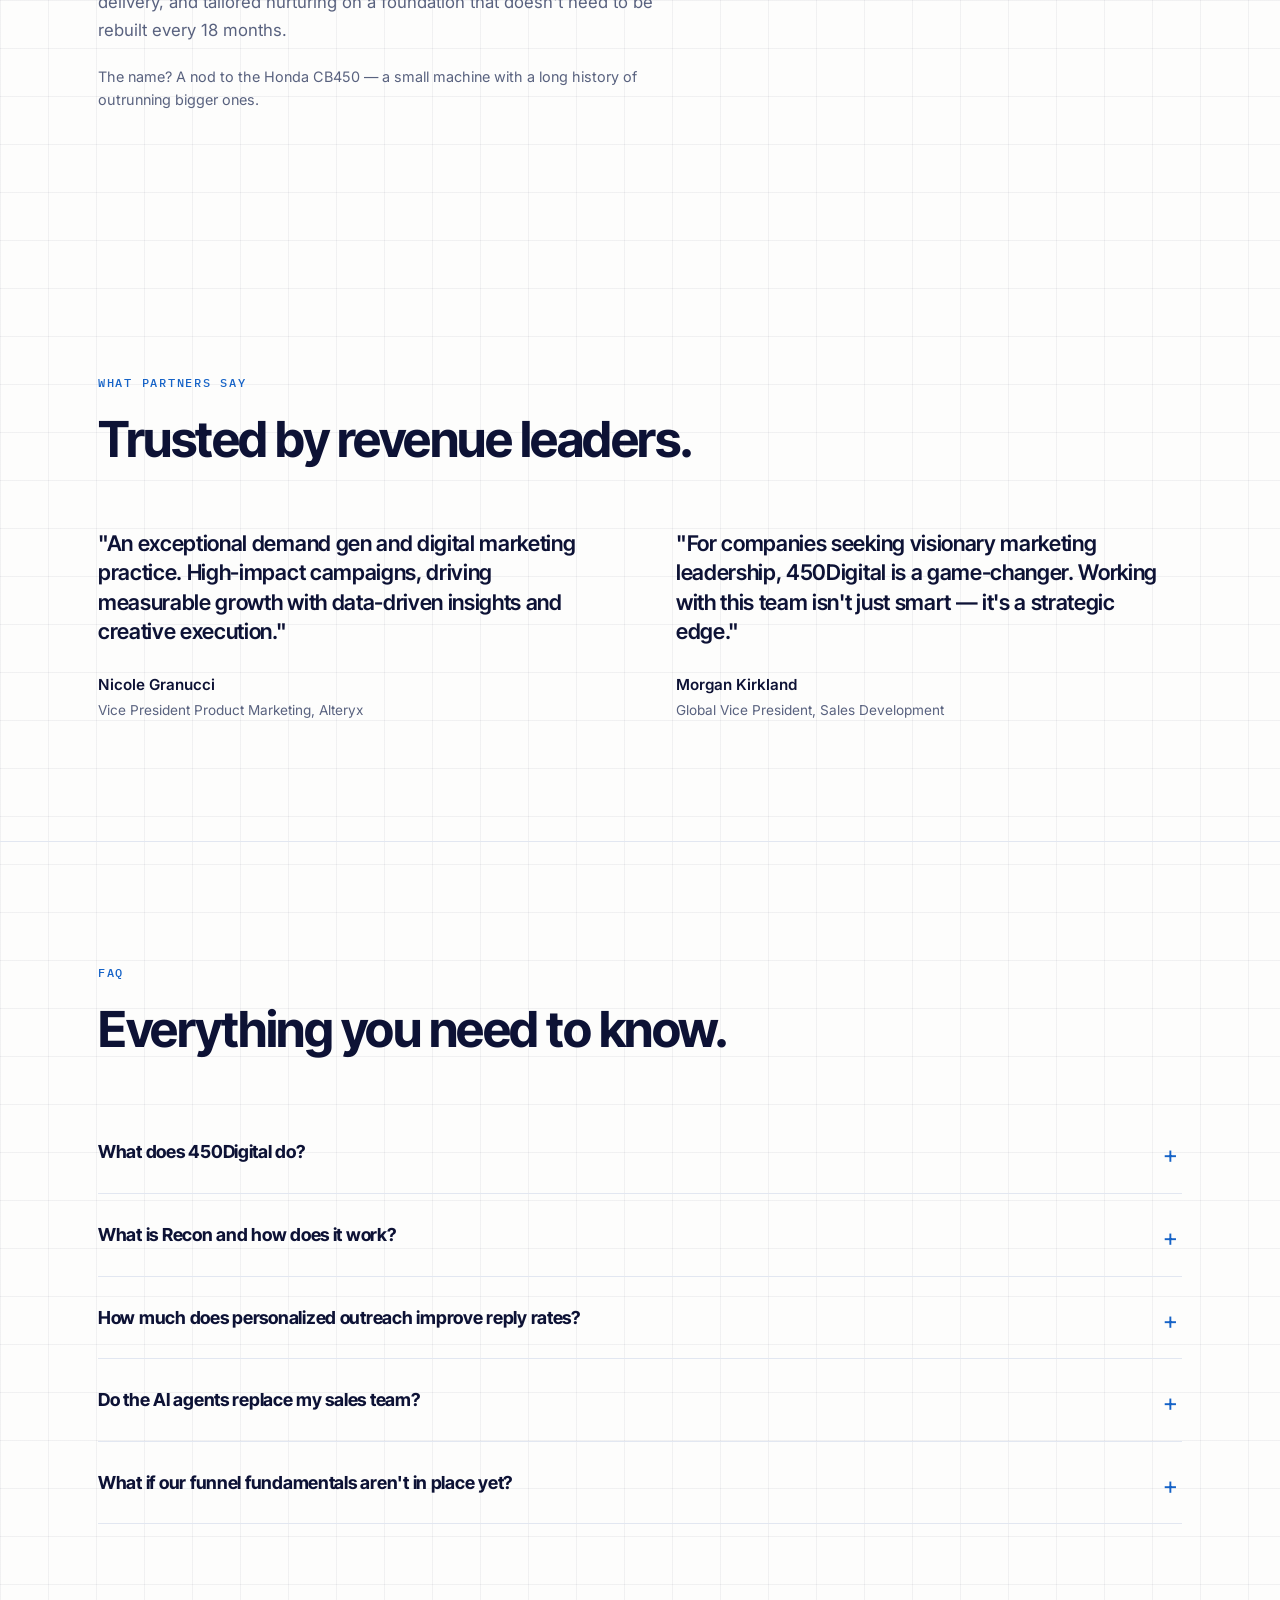
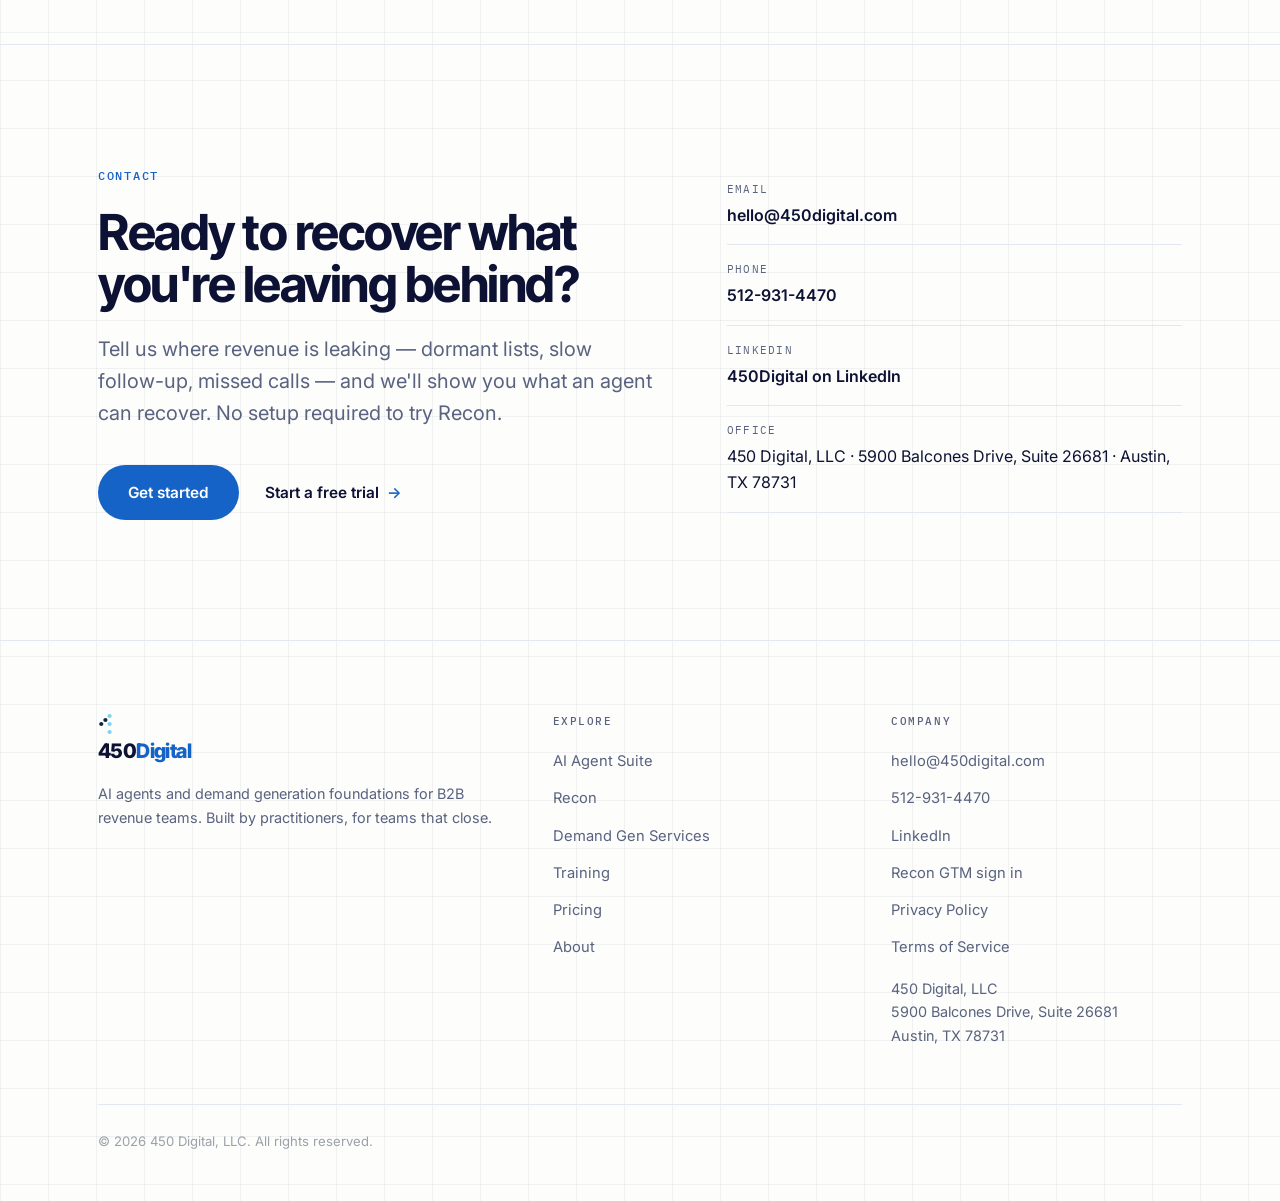
==== commit 08a0306d: "Add files via upload" ====
--- a/index.html
+++ b/index.html
@@ -3,8 +3,8 @@
 <head>
   <meta charset="UTF-8" />
   <meta name="viewport" content="width=device-width, initial-scale=1.0" />
-  <title>Recon by 450Digital — AI Account Intelligence for B2B Sales Teams</title>
-  <meta name="description" content="Recon researches any account in seconds — evidence-led initiatives, product fit, briefs, account plans, and outreach. Built by 450Digital." />
+  <title>Recon GTM by 450Digital — AI Account Intelligence for B2B Sales Teams</title>
+  <meta name="description" content="Recon GTM researches any account in seconds — evidence-led initiatives, product fit, briefs, account plans, and outreach. Built by 450Digital." />
   <link rel="canonical" href="https://www.450digital.com/" />
   <meta name="robots" content="index, follow, max-image-preview:large" />
   <meta name="theme-color" content="#0D1235" />
@@ -55,7 +55,7 @@
       },
       {
         "@type": "SoftwareApplication",
-        "name": "Recon",
+        "name": "Recon GTM",
         "applicationCategory": "BusinessApplication",
         "operatingSystem": "Web, Chrome, Salesforce",
         "url": "https://recon.450digital.com",
@@ -464,12 +464,12 @@
     <a class="logo" href="#top"><img class="logo-mark" src="/logo-icon.svg" alt="" />450<span>Digital</span></a>
     <button class="nav-toggle" aria-label="Open menu" onclick="document.querySelector('.nav-links').classList.toggle('open')">☰</button>
     <nav class="nav-links">
-      <a href="#recon">Product</a>
+      <a href="#recon">Recon GTM</a>
       <a href="#pricing">Pricing</a>
       <a href="#services">Services</a>
       <a href="#about">About</a>
       <a href="#contact">Contact</a>
-      <a class="nav-cta" href="mailto:hello@450digital.com?subject=Recon%20Free%20Trial">Start a Free Trial</a>
+      <a class="nav-cta" href="mailto:hello@450digital.com?subject=Recon%20GTM%20Free%20Trial">Start a Free Trial</a>
     </nav>
   </div>
 </header>
@@ -479,11 +479,11 @@
   <!-- Hero -->
   <div class="hero">
     <div class="wrap">
-      <span class="eyebrow">Recon · by 450Digital</span>
+      <span class="eyebrow">Recon GTM · by 450Digital</span>
       <h1>Stand apart on the first call.</h1>
-      <p class="lead">While competitors open with a generic pitch, your reps open with the prospect's own initiatives — and exactly how your products fit. Recon is AI account intelligence for B2B sales teams: research, outreach, and account planning in minutes, not mornings. Built into Chrome, at home on LinkedIn and Salesforce.</p>
+      <p class="lead">While competitors open with a generic pitch, your reps open with the prospect's own initiatives — and exactly how your products fit. Recon GTM is AI account intelligence for B2B sales teams: research, outreach, and account planning in minutes, not mornings. Built into Chrome, at home on LinkedIn and Salesforce.</p>
       <div class="hero-actions">
-        <a class="btn btn-ink" href="mailto:hello@450digital.com?subject=Recon%20Free%20Trial">Start a Free Trial</a>
+        <a class="btn btn-ink" href="mailto:hello@450digital.com?subject=Recon%20GTM%20Free%20Trial">Start a Free Trial</a>
         <a class="btn btn-quiet" href="#pricing">See pricing</a>
       </div>
       
@@ -521,7 +521,7 @@
       <h2 class="measure">An hour of account research. Thirty seconds of Recon.</h2>
       <div class="recon-grid">
         <div>
-          <p class="lead" style="margin-top:24px;">Recon reads what the market is saying about your target — filings, earnings calls, press, executive commentary, hiring signals — and translates it into an evidence-led plan of attack for <em>your</em> products. Every claim labeled by source. Nothing invented.</p>
+          <p class="lead" style="margin-top:24px;">Recon GTM reads what the market is saying about your target — filings, earnings calls, press, executive commentary, hiring signals — and translates it into an evidence-led plan of attack for <em>your</em> products. Every claim labeled by source. Nothing invented.</p>
           <ul>
             <li><b>Live-researched initiatives matrix</b> — up to three credible priorities per account, each tagged explicit or inferred, with why it matters and talking points tied to your value drivers</li>
             <li><b>Auto product-fit</b> — Recon maps initiatives across your entire catalog and names the products that genuinely apply</li>
@@ -530,7 +530,7 @@
             <li><b>Team admin &amp; analytics</b> — bulk-invite your team, set plans and limits, and see research activity by rep and sales team</li>
           </ul>
           <div class="recon-actions">
-            <a class="btn btn-ink" href="mailto:hello@450digital.com?subject=Recon%20Free%20Trial">Start a Free Trial</a>
+            <a class="btn btn-ink" href="mailto:hello@450digital.com?subject=Recon%20GTM%20Free%20Trial">Start a Free Trial</a>
             <a class="btn btn-quiet" href="#pricing">See pricing</a>
           </div>
         </div>
@@ -550,9 +550,9 @@
 
   <section id="pricing">
     <div class="wrap">
-      <span class="eyebrow">Recon Pricing</span>
+      <span class="eyebrow">Recon GTM Pricing</span>
       <h2 class="measure">Simple plans. Serious intelligence.</h2>
-      <p class="lead" style="margin-top:22px;">Every plan includes the Recon Chrome extension, the admin dashboard, and your AI-configured knowledge base. Pick the depth your team needs.</p>
+      <p class="lead" style="margin-top:22px;">Every plan includes the Recon GTM Chrome extension, the admin dashboard, and your AI-configured knowledge base. Pick the depth your team needs.</p>
       <div class="price-grid">
 
         <div class="price-card">
@@ -570,7 +570,7 @@
             <li class="dim">Multi-touch cadences &amp; LinkedIn outreach</li>
             <li class="dim">Auto product-fit across your catalog</li>
           </ul>
-          <a class="btn btn-ink" href="mailto:hello@450digital.com?subject=Recon%20Starter" style="justify-content:center;">Start with Starter</a>
+          <a class="btn btn-ink" href="mailto:hello@450digital.com?subject=Recon%20GTM%20Starter" style="justify-content:center;">Start with Starter</a>
         </div>
 
         <div class="price-card featured">
@@ -587,7 +587,7 @@
             <li>Shared team research library</li>
             <li>Priority support</li>
           </ul>
-          <a class="btn btn-ink" href="mailto:hello@450digital.com?subject=Recon%20Growth" style="justify-content:center;background:var(--azure);">Talk to us about Growth</a>
+          <a class="btn btn-ink" href="mailto:hello@450digital.com?subject=Recon%20GTM%20Growth" style="justify-content:center;background:var(--azure);">Talk to us about Growth</a>
         </div>
 
         <div class="price-card">
@@ -604,7 +604,7 @@
             <li>API access</li>
             <li>Dedicated onboarding &amp; success</li>
           </ul>
-          <a class="btn btn-ink" href="mailto:hello@450digital.com?subject=Recon%20Enterprise" style="justify-content:center;">Design your plan</a>
+          <a class="btn btn-ink" href="mailto:hello@450digital.com?subject=Recon%20GTM%20Enterprise" style="justify-content:center;">Design your plan</a>
         </div>
 
       </div>
@@ -618,7 +618,7 @@
     <div class="wrap">
       <span class="eyebrow">Beyond Recon · 450Digital Services</span>
       <h2 class="measure">The product is the tip of the spear. The practice is behind it.</h2>
-      <p class="lead" style="margin-top:22px;">Recon comes out of a demand generation practice built inside some of the most competitive SaaS companies in the world. That practice is still open for business.</p>
+      <p class="lead" style="margin-top:22px;">Recon GTM comes out of a demand generation practice built inside some of the most competitive SaaS companies in the world. That practice is still open for business.</p>
       <div class="svc-grid">
         <div class="svc-card">
           <h3>AI Agent Suite</h3>
@@ -723,7 +723,7 @@
         <p class="lead" style="margin-top:22px;">Tell us where revenue is leaking — dormant lists, slow follow-up, missed calls — and we'll show you what an agent can recover. No setup required to try Recon.</p>
         <div class="hero-actions" style="margin-top:36px;">
           <a class="btn btn-ink" href="mailto:hello@450digital.com?subject=450Digital%20Inquiry">Get started</a>
-          <a class="btn btn-quiet" href="mailto:hello@450digital.com?subject=Recon%20Free%20Trial">Start a free trial</a>
+          <a class="btn btn-quiet" href="mailto:hello@450digital.com?subject=Recon%20GTM%20Free%20Trial">Start a free trial</a>
         </div>
       </div>
       <div>
@@ -763,7 +763,7 @@
           <li><a href="mailto:hello@450digital.com">hello@450digital.com</a></li>
           <li><a href="tel:+15129314470">512-931-4470</a></li>
           <li><a href="https://www.linkedin.com/company/450digital" rel="noopener">LinkedIn</a></li>
-          <li><a href="https://recon.450digital.com">Recon sign in</a></li>
+          <li><a href="https://recon.450digital.com">Recon GTM sign in</a></li>
           <li><a href="/privacy.html">Privacy Policy</a></li>
           <li><a href="/terms.html">Terms of Service</a></li>
         </ul>
